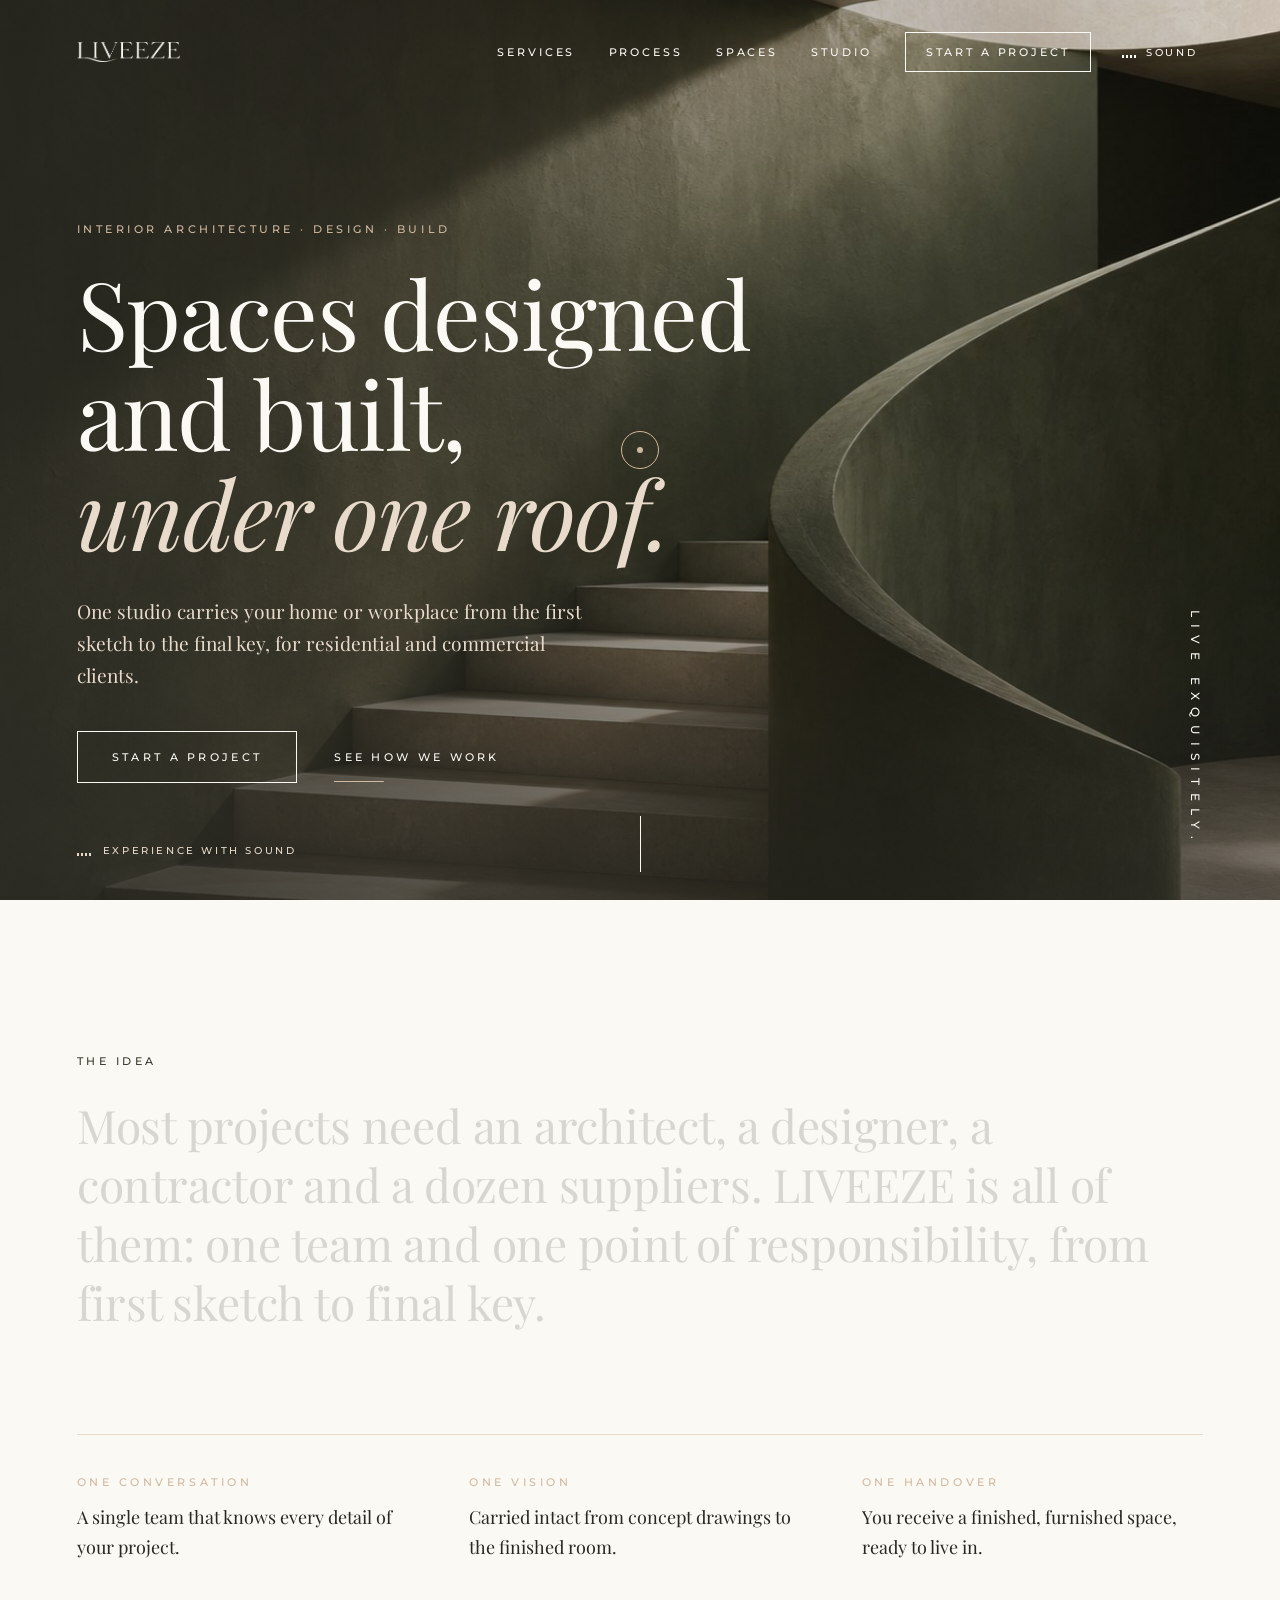
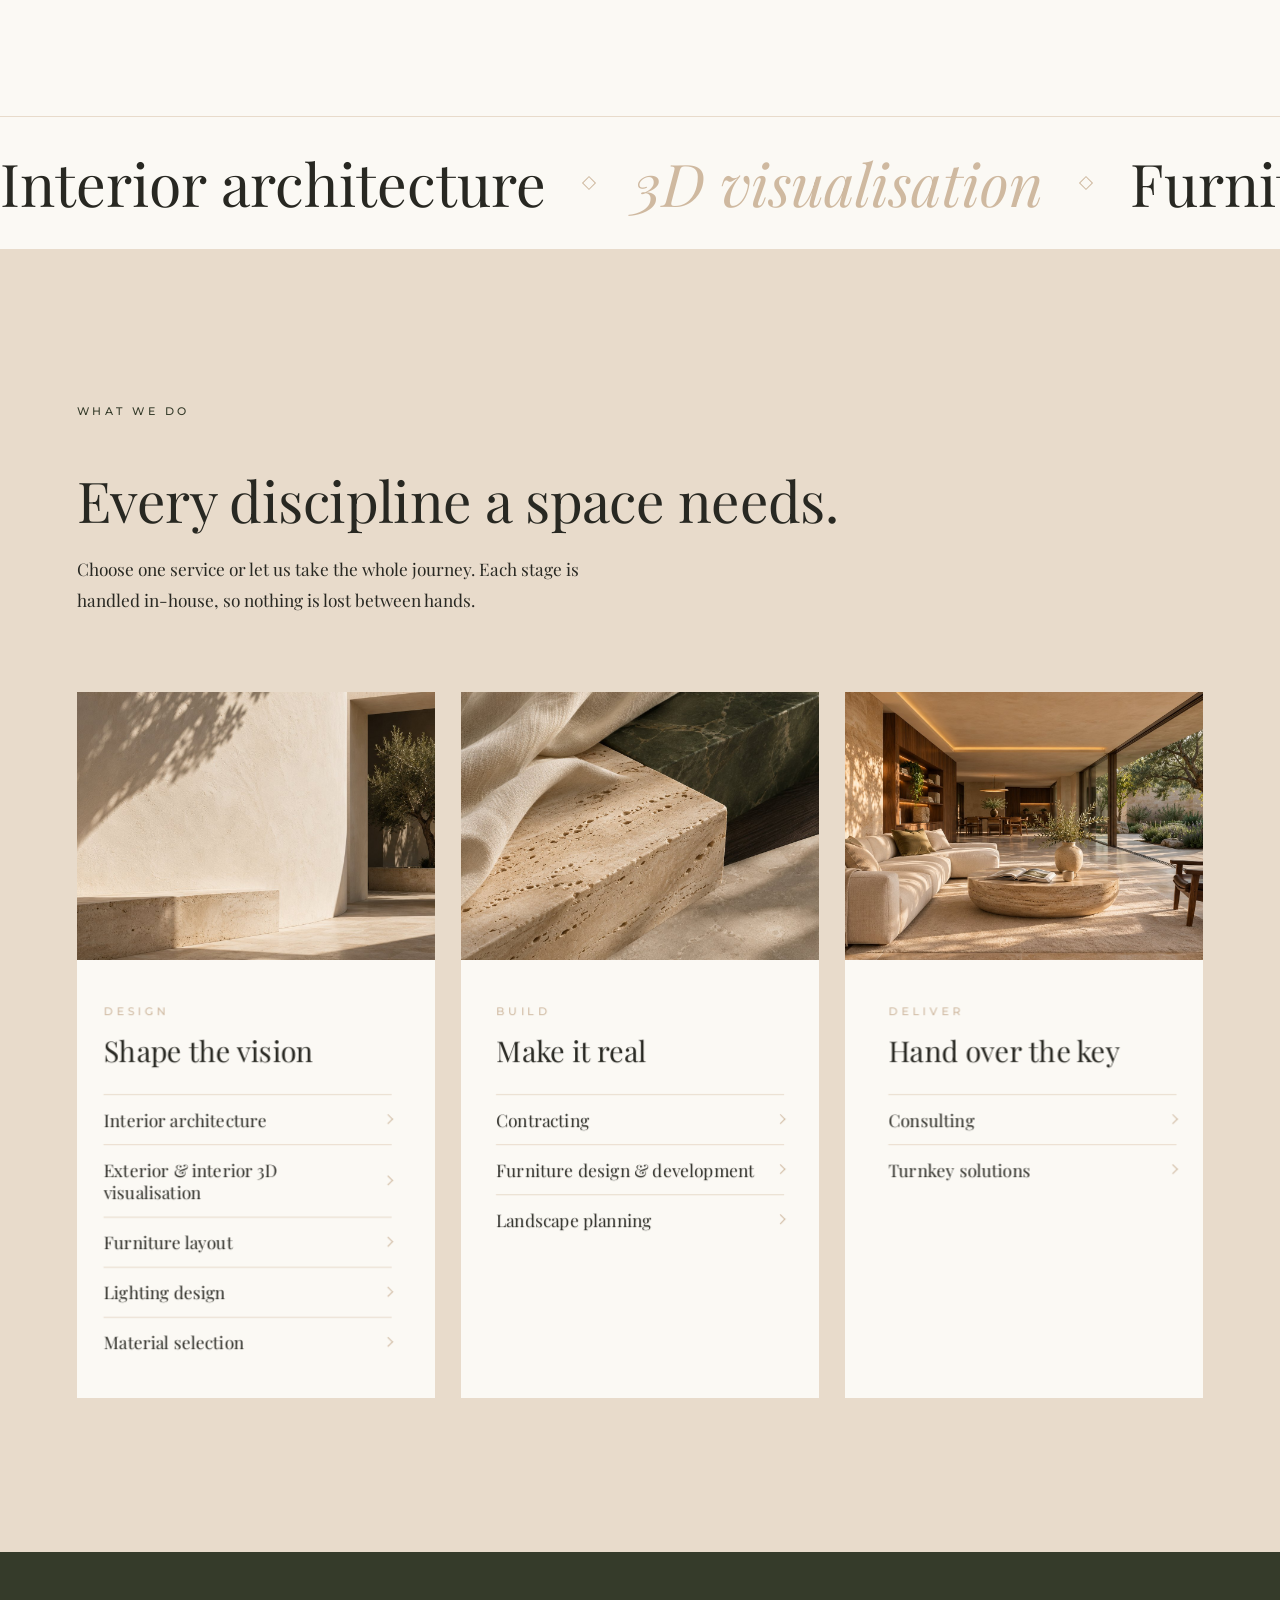
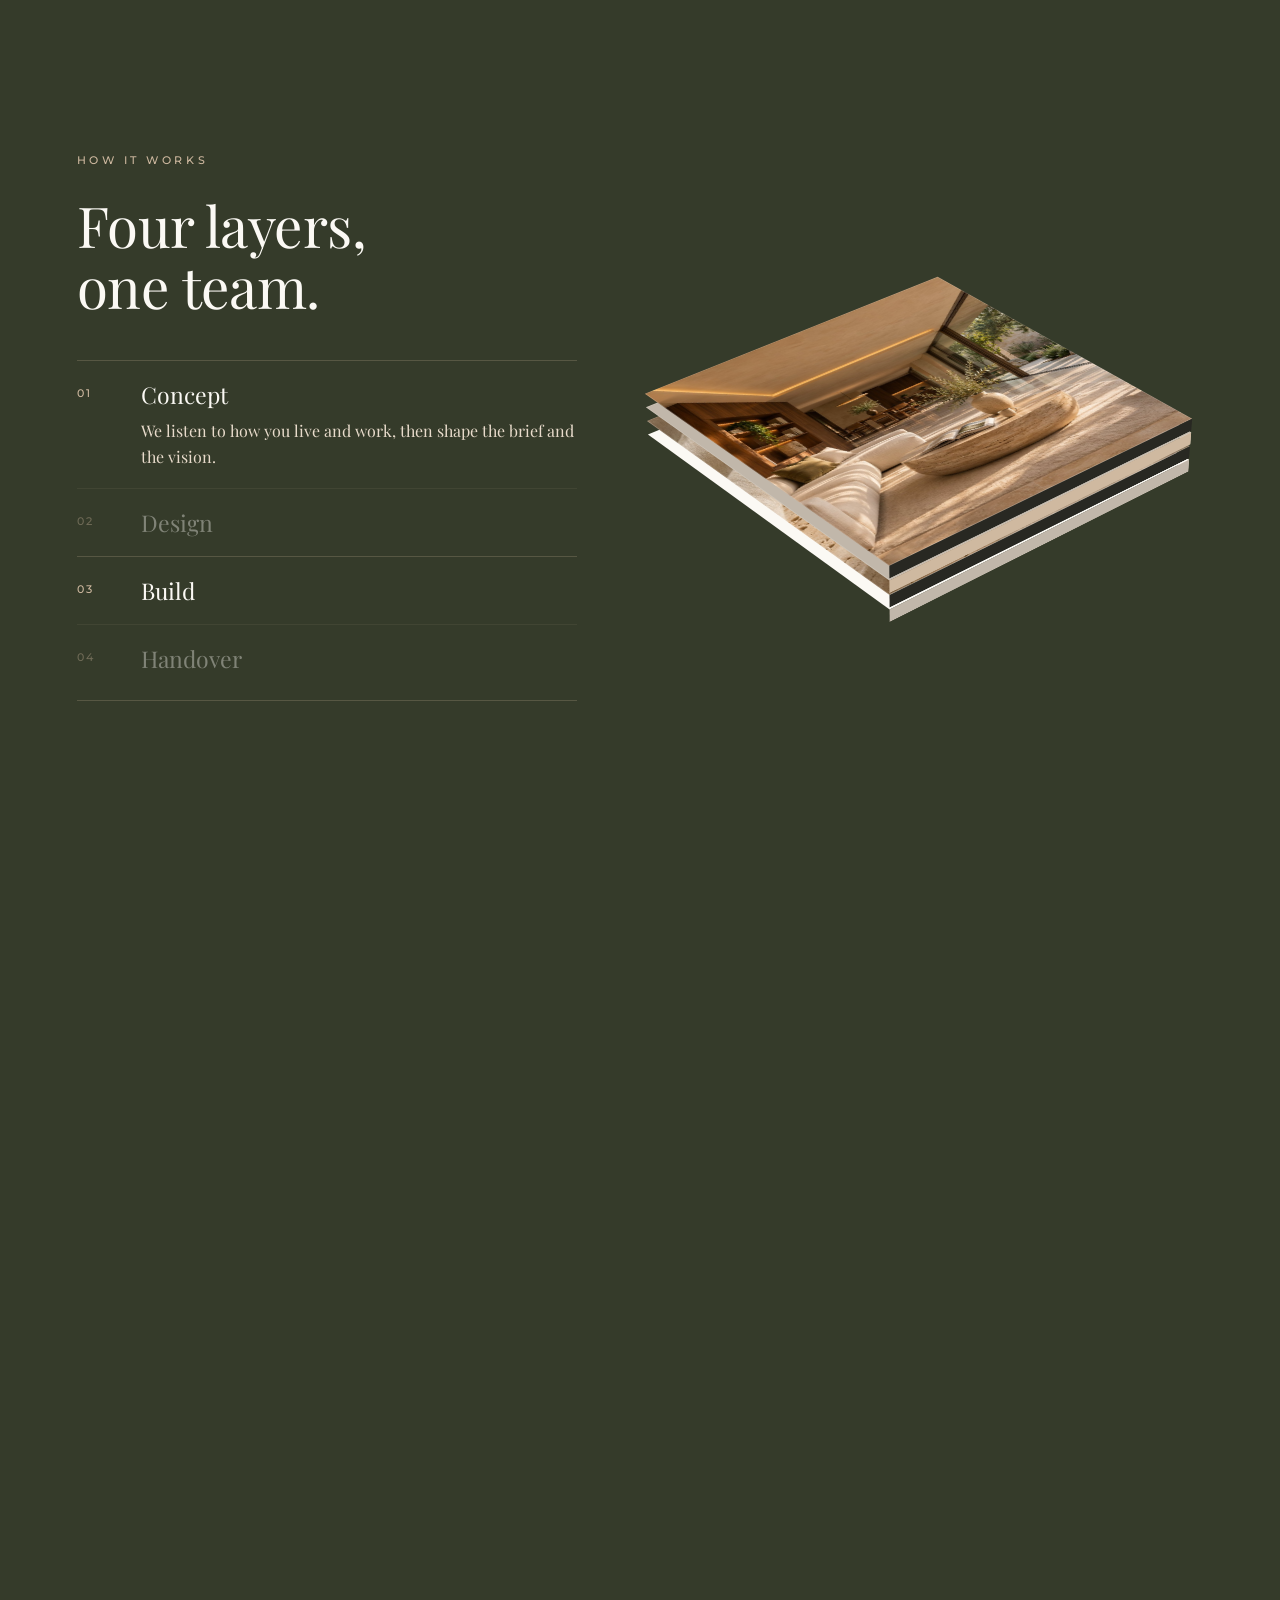
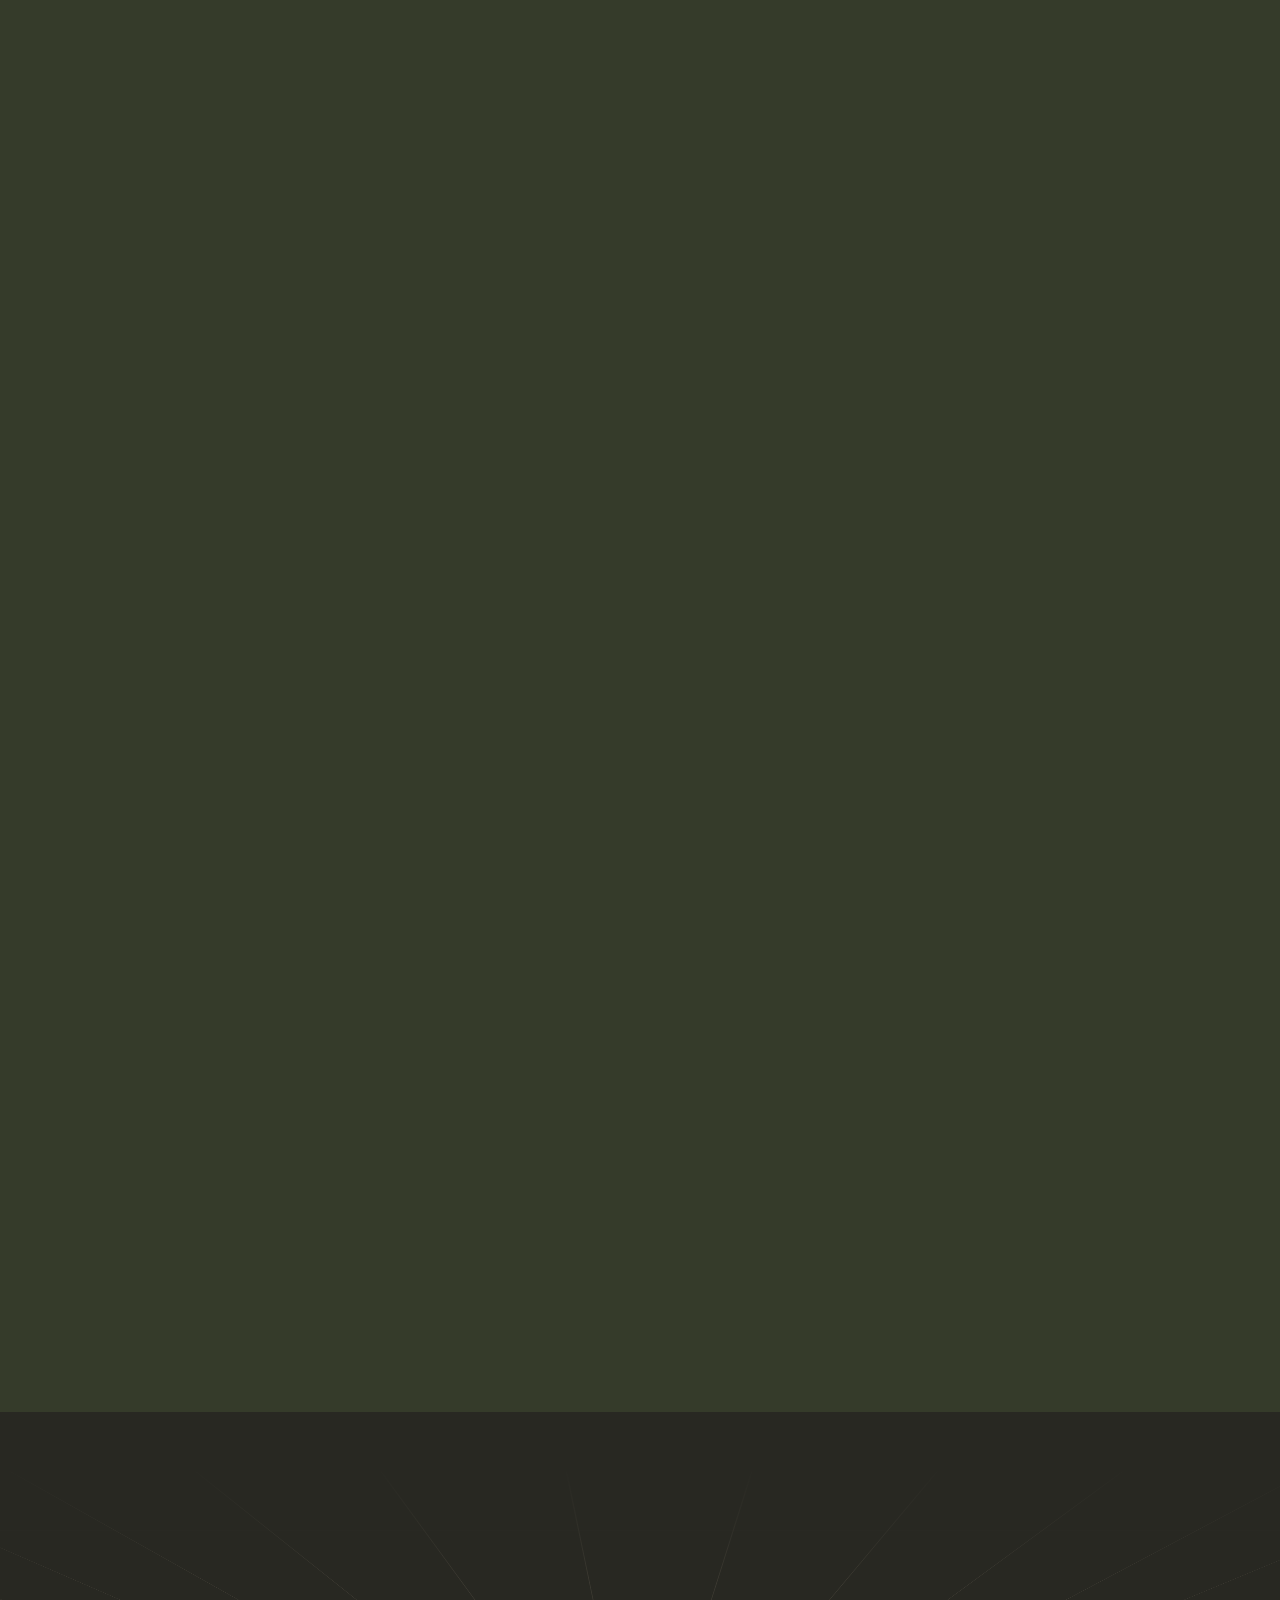
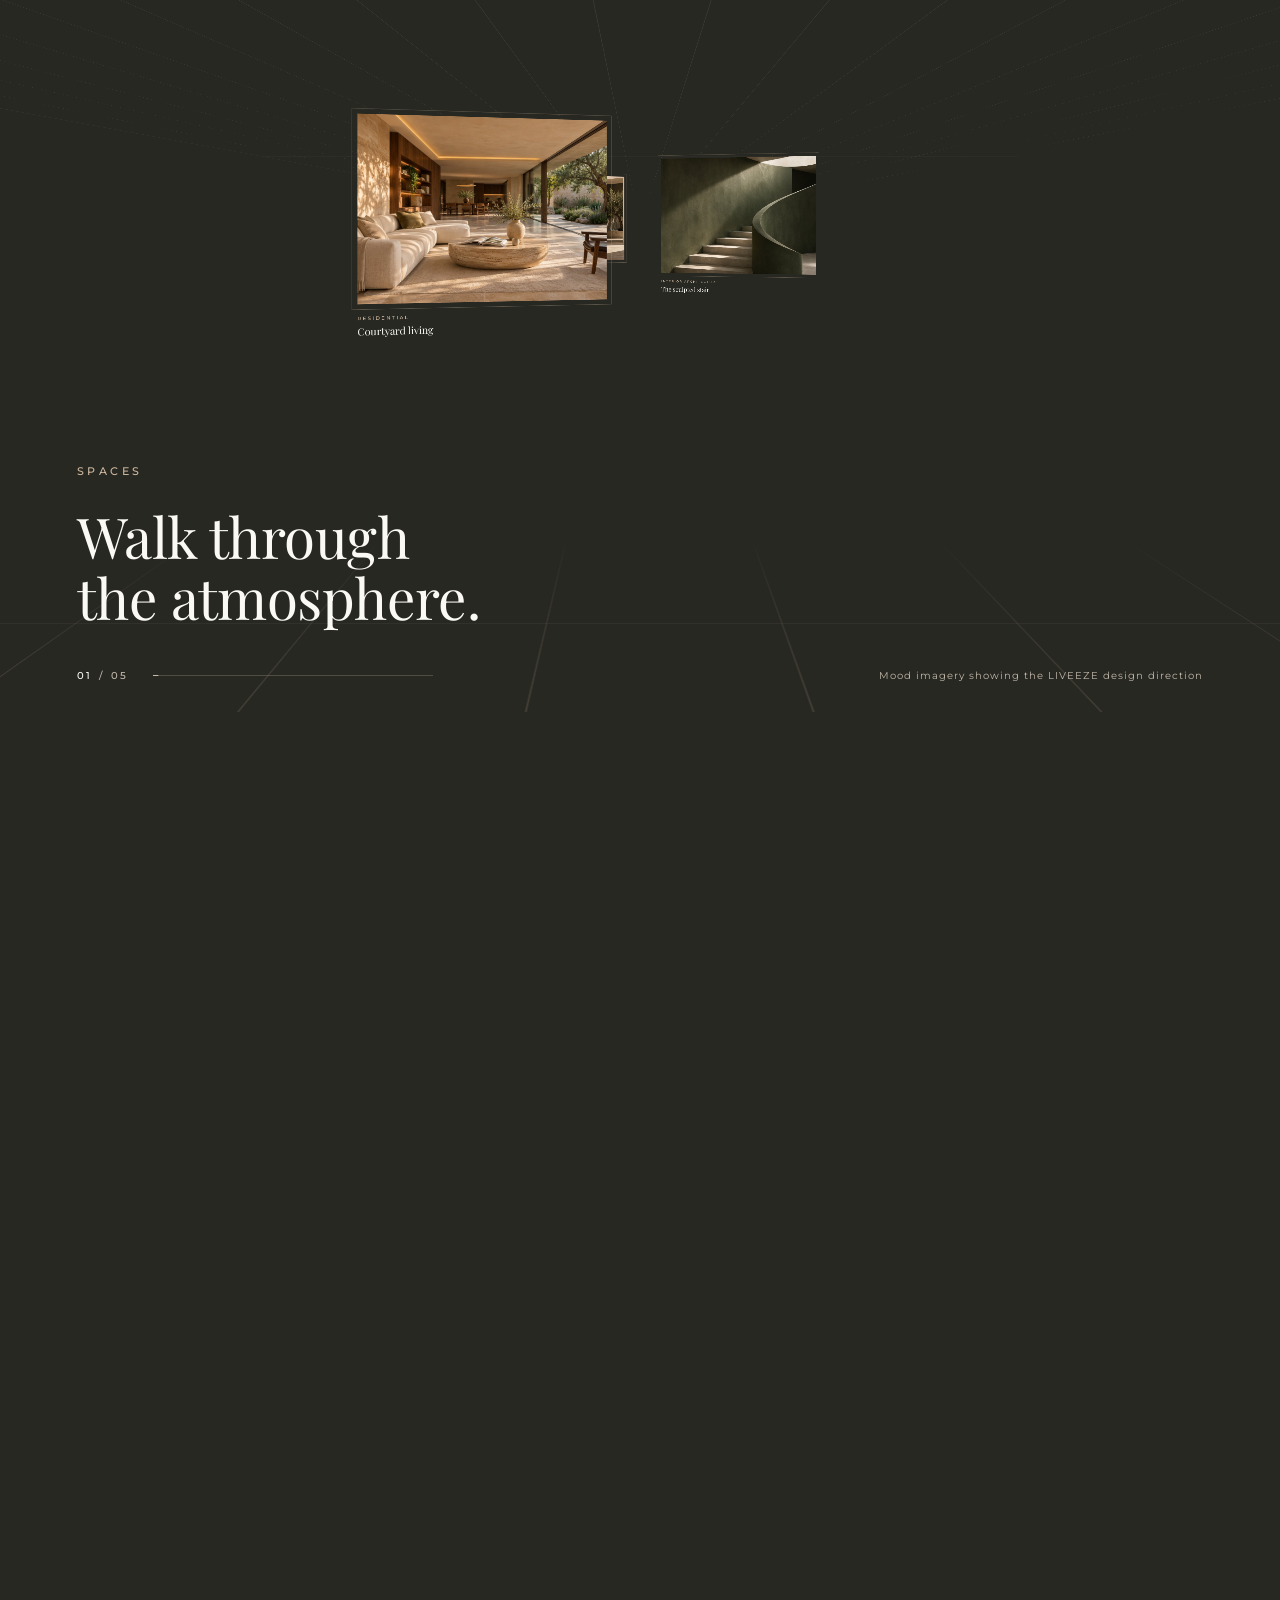
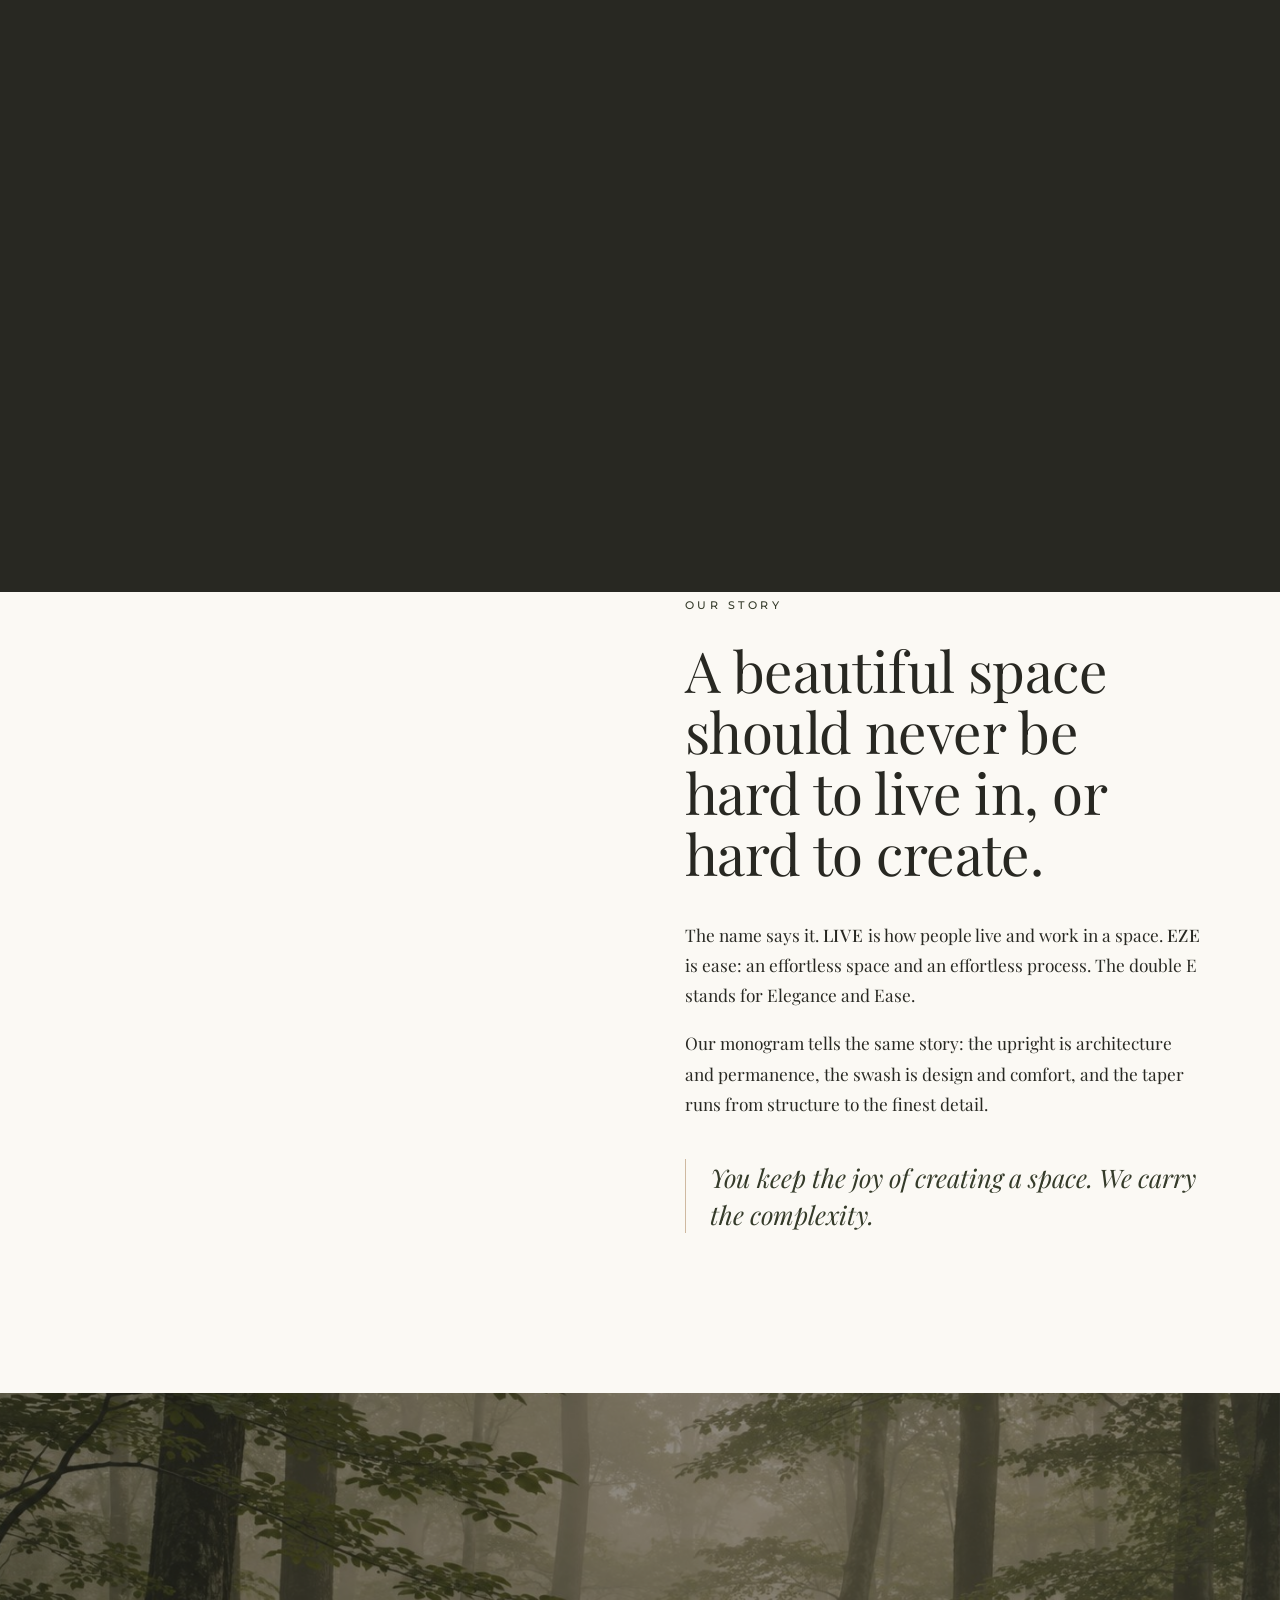
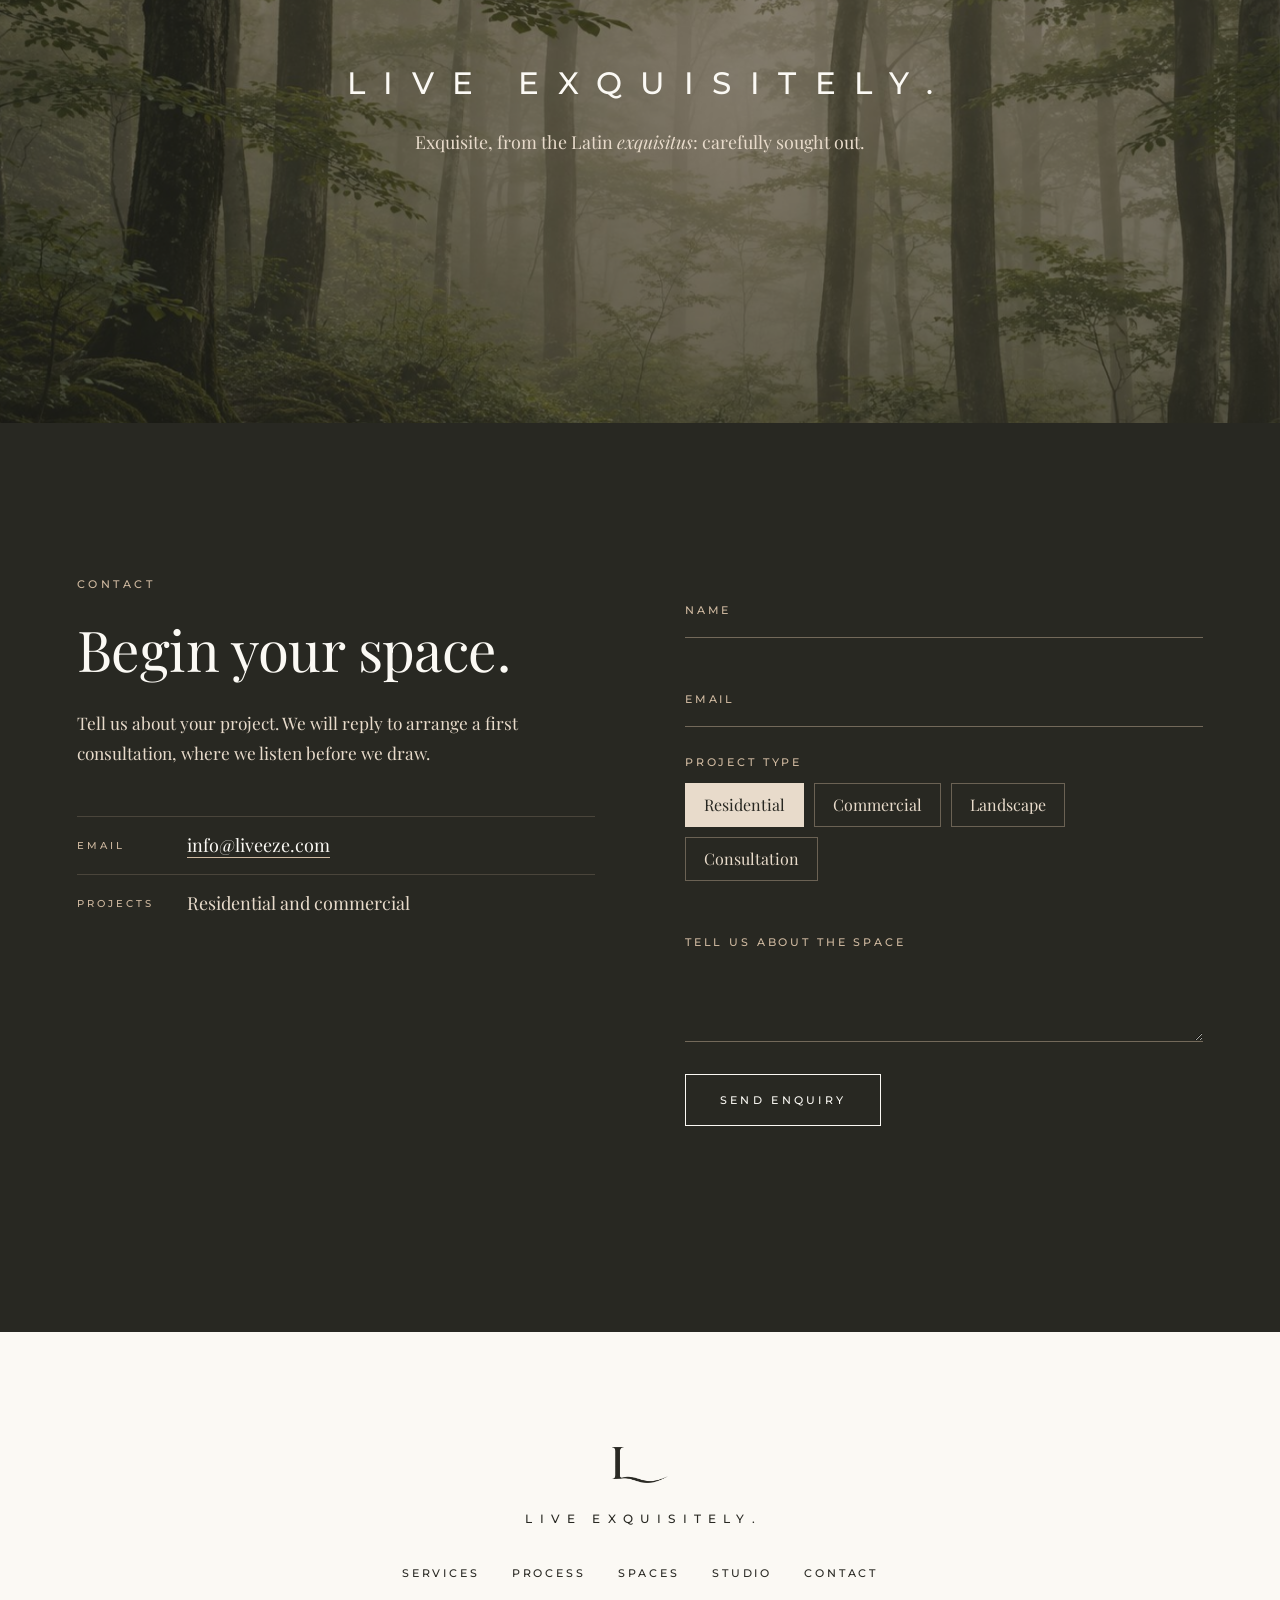
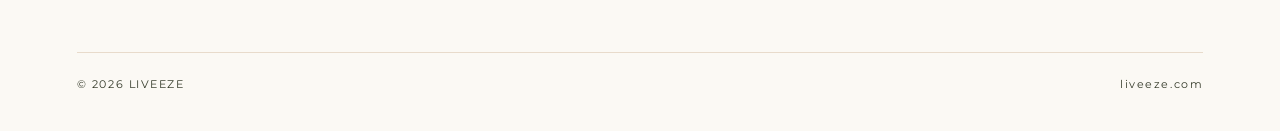
==== website/index.html @ 52319cc0 "Immersive pass: 3D walk-through, hero dust, sound, cursor; remove dashes, fix clipped g - Spaces is " ====
<!DOCTYPE html>
<html lang="en">
<head>
<meta charset="utf-8">
<meta name="viewport" content="width=device-width, initial-scale=1">
<title>LIVEEZE · Interior Architecture, Design &amp; Build</title>
<meta name="description" content="LIVEEZE is a full-service design and build studio for residential and commercial spaces. Interior architecture, 3D visualisation, furniture, lighting, materials, landscape, contracting and turnkey delivery, under one roof.">
<meta name="theme-color" content="#282822">
<meta property="og:title" content="LIVEEZE · Live exquisitely.">
<meta property="og:description" content="Interior architecture, design and build, under one roof. One studio from first sketch to final key.">
<meta property="og:image" content="https://www.liveeze.com/assets/images/hero-staircase.jpg">
<meta property="og:url" content="https://www.liveeze.com">
<link rel="icon" type="image/png" href="assets/logo/monogram-charcoal.png">
<link rel="preconnect" href="https://fonts.googleapis.com">
<link rel="preconnect" href="https://fonts.gstatic.com" crossorigin>
<link rel="stylesheet" href="https://fonts.googleapis.com/css2?family=Playfair+Display:ital,wght@0,400;0,500;1,400&family=Montserrat:wght@400;500;600&display=swap">
<link rel="preload" as="image" href="assets/images/hero-staircase.jpg">
<link rel="stylesheet" href="styles.css">
<script>document.documentElement.classList.add('js')</script>
</head>
<body>

<div class="loader" aria-hidden="true">
  <img src="assets/logo/monogram-ivory.png" alt="">
  <span class="loader-line"></span>
</div>

<div class="cursor" aria-hidden="true"><span class="cursor-ring"></span><span class="cursor-dot"></span></div>

<header class="site-header" id="top">
  <a href="#top" class="brand" aria-label="LIVEEZE home">
    <img class="brand-light" src="assets/logo/wordmark-ivory.png" alt="LIVEEZE">
    <img class="brand-dark" src="assets/logo/wordmark-charcoal.png" alt="" aria-hidden="true">
  </a>
  <nav class="nav" aria-label="Main">
    <a href="#services">Services</a>
    <a href="#process">Process</a>
    <a href="#spaces">Spaces</a>
    <a href="#studio">Studio</a>
    <a href="#contact" class="nav-cta">Start a project</a>
  </nav>
  <div class="header-tools">
    <button class="sound-btn" aria-pressed="false" aria-label="Turn sound on">
      <span class="bars" aria-hidden="true"><i></i><i></i><i></i><i></i></span>
      <span class="sound-label">Sound</span>
    </button>
    <button class="menu-btn" aria-label="Open menu" aria-expanded="false"><span></span><span></span></button>
  </div>
</header>

<main>

<!-- HERO -->
<section class="hero">
  <div class="hero-media">
    <img class="hero-img" src="assets/images/hero-staircase.jpg" alt="A curved forest-green staircase lit by a skylight">
  </div>
  <canvas class="dust" aria-hidden="true"></canvas>
  <div class="hero-shade"></div>
  <div class="hero-inner">
    <p class="eyebrow eyebrow-light reveal">Interior architecture · Design · Build</p>
    <h1 class="hero-title">
      <span class="line"><span>Spaces designed</span></span>
      <span class="line"><span>and built,</span></span>
      <span class="line"><span><em>under one roof.</em></span></span>
    </h1>
    <p class="hero-lead reveal">One studio carries your home or workplace from the first sketch to the final key, for residential and commercial clients.</p>
    <div class="hero-actions reveal">
      <a href="#contact" class="btn btn-light">Start a project</a>
      <a href="#process" class="btn btn-ghost-light">See how we work</a>
    </div>
  </div>
  <button class="sound-invite reveal" type="button"><span class="bars" aria-hidden="true"><i></i><i></i><i></i><i></i></span><span>Experience with sound</span></button>
  <p class="tagline tagline-light hero-tag">LIVE EXQUISITELY.</p>
  <a href="#intro" class="scroll-cue" aria-label="Scroll to the next section"><span></span></a>
</section>

<!-- INTRO STATEMENT -->
<section class="intro" id="intro">
  <p class="eyebrow">The idea</p>
  <p class="statement" data-words>Most projects need an architect, a designer, a contractor and a dozen suppliers. LIVEEZE is all of them: one team and one point of responsibility, from first sketch to final key.</p>
  <div class="intro-pillars">
    <div class="pillar reveal"><span class="pillar-k">One conversation</span><p>A single team that knows every detail of your project.</p></div>
    <div class="pillar reveal"><span class="pillar-k">One vision</span><p>Carried intact from concept drawings to the finished room.</p></div>
    <div class="pillar reveal"><span class="pillar-k">One handover</span><p>You receive a finished, furnished space, ready to live in.</p></div>
  </div>
</section>

<!-- MARQUEE -->
<div class="marquee" aria-hidden="true">
  <div class="marquee-track">
    <span>Interior architecture</span><b></b><span><em>3D visualisation</em></span><b></b><span>Furniture design</span><b></b><span><em>Lighting</em></span><b></b><span>Material selection</span><b></b><span><em>Landscape</em></span><b></b><span>Contracting</span><b></b><span><em>Turnkey</em></span><b></b>
    <span>Interior architecture</span><b></b><span><em>3D visualisation</em></span><b></b><span>Furniture design</span><b></b><span><em>Lighting</em></span><b></b><span>Material selection</span><b></b><span><em>Landscape</em></span><b></b><span>Contracting</span><b></b><span><em>Turnkey</em></span><b></b>
  </div>
</div>

<!-- SERVICES -->
<section class="services" id="services">
  <div class="section-head">
    <p class="eyebrow">What we do</p>
    <h2 class="h2">Every discipline a space needs.</h2>
    <p class="body">Choose one service or let us take the whole journey. Each stage is handled in-house, so nothing is lost between hands.</p>
  </div>
  <div class="service-grid">
    <article class="service-card tilt reveal">
      <div class="service-img wipe"><img src="assets/images/ivory-architecture.jpg" alt="Curved ivory plaster wall with a travertine bench" loading="lazy"></div>
      <div class="service-body">
        <span class="service-n">Design</span>
        <h3>Shape the vision</h3>
        <ul>
          <li>Interior architecture</li>
          <li>Exterior &amp; interior 3D visualisation</li>
          <li>Furniture layout</li>
          <li>Lighting design</li>
          <li>Material selection</li>
        </ul>
      </div>
    </article>
    <article class="service-card tilt reveal">
      <div class="service-img wipe"><img src="assets/images/natural-materials.jpg" alt="Travertine, green marble, dark oak and linen samples" loading="lazy"></div>
      <div class="service-body">
        <span class="service-n">Build</span>
        <h3>Make it real</h3>
        <ul>
          <li>Contracting</li>
          <li>Furniture design &amp; development</li>
          <li>Landscape planning</li>
        </ul>
      </div>
    </article>
    <article class="service-card tilt reveal">
      <div class="service-img wipe"><img src="assets/images/courtyard-living.jpg" alt="Finished courtyard living room in warm evening light" loading="lazy"></div>
      <div class="service-body">
        <span class="service-n">Deliver</span>
        <h3>Hand over the key</h3>
        <ul>
          <li>Consulting</li>
          <li>Turnkey solutions</li>
        </ul>
      </div>
    </article>
  </div>
</section>

<!-- PROCESS: 3D EXPLODED STACK -->
<section class="process" id="process">
  <div class="process-sticky">
    <div class="process-text">
      <p class="eyebrow eyebrow-light">How it works</p>
      <h2 class="h2 h2-light">Four layers, one team.</h2>
      <ol class="steps">
        <li class="step is-active" data-step="0"><span class="step-n">01</span><div><h3>Concept</h3><p>We listen to how you live and work, then shape the brief and the vision.</p></div></li>
        <li class="step" data-step="1"><span class="step-n">02</span><div><h3>Design</h3><p>Plans, 3D visualisation, furniture, lighting and materials, resolved in detail.</p></div></li>
        <li class="step" data-step="2"><span class="step-n">03</span><div><h3>Build</h3><p>Our contracting team executes the design, with one point of responsibility.</p></div></li>
        <li class="step" data-step="3"><span class="step-n">04</span><div><h3>Handover</h3><p>A finished, furnished space, ready to live or work in.</p></div></li>
      </ol>
      <div class="process-bar"><span></span></div>
    </div>
    <div class="stack-scene" aria-hidden="true">
      <div class="stack">
        <div class="slab slab-0" style="--i:0"><div class="face face-plan"><span class="slab-label">01 Concept</span></div></div>
        <div class="slab slab-1" style="--i:1"><div class="face face-img" style="background-image:url(assets/images/natural-materials.jpg)"><span class="slab-label">02 Design</span></div></div>
        <div class="slab slab-2" style="--i:2"><div class="face face-grid"><span class="slab-label">03 Build</span></div></div>
        <div class="slab slab-3" style="--i:3"><div class="face face-img" style="background-image:url(assets/images/courtyard-living.jpg)"><span class="slab-label">04 Handover</span></div></div>
      </div>
    </div>
  </div>
</section>

<!-- SPACES: 3D WALK-THROUGH -->
<section class="walk" id="spaces">
  <div class="walk-sticky">
    <div class="walk-head">
      <p class="eyebrow eyebrow-light">Spaces</p>
      <h2 class="h2 h2-light">Walk through the atmosphere.</h2>
    </div>
    <div class="walk-world" aria-hidden="true">
      <div class="walk-floor"></div>
      <div class="walk-ceil"></div>
      <figure class="room" data-x="-1"><img src="assets/images/courtyard-living.jpg" alt=""><figcaption><span>Residential</span>Courtyard living</figcaption></figure>
      <figure class="room" data-x="1"><img src="assets/images/hero-staircase.jpg" alt=""><figcaption><span>Interior architecture</span>The sculpted stair</figcaption></figure>
      <figure class="room" data-x="-1"><img src="assets/images/ivory-architecture.jpg" alt=""><figcaption><span>Exterior</span>Light and stone</figcaption></figure>
      <figure class="room" data-x="1"><img src="assets/images/natural-materials.jpg" alt=""><figcaption><span>Material selection</span>Travertine, marble, oak, linen</figcaption></figure>
      <figure class="room" data-x="0"><img src="assets/images/misty-forest.jpg" alt=""><figcaption><span>Landscape</span>Rooted in nature</figcaption></figure>
      <div class="room room-end" data-x="0"><img src="assets/logo/monogram-ivory.png" alt=""><p class="tagline tagline-light">LIVE EXQUISITELY.</p></div>
    </div>
    <div class="walk-ui">
      <span class="walk-count"><b>01</b> / 05</span>
      <span class="walk-bar"><i></i></span>
      <span class="walk-note">Mood imagery showing the LIVEEZE design direction</span>
    </div>
  </div>
  <ul class="sr-only">
    <li>Courtyard living: a living room opening onto an olive-tree courtyard.</li>
    <li>The sculpted stair: a staircase in forest-green plaster.</li>
    <li>Light and stone: ivory plaster walls and travertine paving.</li>
    <li>Material selection: travertine, marble, oak and linen.</li>
    <li>Landscape: a misty forest.</li>
  </ul>
</section>

<!-- STORY -->
<section class="story" id="studio">
  <div class="story-media tilt reveal">
    <div class="wipe"><img src="assets/images/ivory-architecture.jpg" alt="Sunlit courtyard entrance with an olive tree" loading="lazy"></div>
    <img class="story-mono" src="assets/logo/monogram-beige.png" alt="">
  </div>
  <div class="story-text">
    <p class="eyebrow">Our story</p>
    <h2 class="h2">A beautiful space should never be hard to live in, or hard to create.</h2>
    <p class="body">The name says it. <strong>LIVE</strong> is how people live and work in a space. <strong>EZE</strong> is ease: an effortless space and an effortless process. The double E stands for Elegance and Ease.</p>
    <p class="body">Our monogram tells the same story: the upright is architecture and permanence, the swash is design and comfort, and the taper runs from structure to the finest detail.</p>
    <p class="quote">You keep the joy of creating a space. We carry the complexity.</p>
  </div>
</section>

<!-- TAGLINE BAND -->
<section class="band">
  <div class="band-media"><img src="assets/images/misty-forest.jpg" alt="" loading="lazy"></div>
  <div class="band-shade"></div>
  <div class="band-inner">
    <p class="tagline tagline-light tagline-lg">LIVE EXQUISITELY.</p>
    <p class="band-note">Exquisite, from the Latin <em>exquisitus</em>: carefully sought out.</p>
  </div>
</section>

<!-- CONTACT -->
<section class="contact" id="contact">
  <div class="contact-text">
    <p class="eyebrow eyebrow-light">Contact</p>
    <h2 class="h2 h2-light">Begin your space.</h2>
    <p class="body body-light">Tell us about your project. We will reply to arrange a first consultation, where we listen before we draw.</p>
    <ul class="contact-list">
      <li><span>Email</span><a href="mailto:info@liveeze.com">info@liveeze.com</a></li>
      <li><span>Projects</span>Residential and commercial</li>
    </ul>
  </div>
  <form class="contact-form" novalidate>
    <div class="field"><input type="text" id="f-name" name="name" required placeholder=" " autocomplete="name"><label for="f-name">Name</label></div>
    <div class="field"><input type="email" id="f-email" name="email" required placeholder=" " autocomplete="email"><label for="f-email">Email</label></div>
    <fieldset class="chips">
      <legend>Project type</legend>
      <label><input type="radio" name="type" value="Residential" checked><span>Residential</span></label>
      <label><input type="radio" name="type" value="Commercial"><span>Commercial</span></label>
      <label><input type="radio" name="type" value="Landscape"><span>Landscape</span></label>
      <label><input type="radio" name="type" value="Consultation"><span>Consultation</span></label>
    </fieldset>
    <div class="field"><textarea id="f-msg" name="message" rows="4" placeholder=" "></textarea><label for="f-msg">Tell us about the space</label></div>
    <button type="submit" class="btn btn-light">Send enquiry</button>
    <p class="form-status" role="status"></p>
  </form>
</section>

</main>

<footer class="footer">
  <img class="footer-mono" src="assets/logo/monogram-charcoal.png" alt="LIVEEZE monogram">
  <p class="tagline">LIVE EXQUISITELY.</p>
  <nav class="footer-nav" aria-label="Footer">
    <a href="#services">Services</a><a href="#process">Process</a><a href="#spaces">Spaces</a><a href="#studio">Studio</a><a href="#contact">Contact</a>
  </nav>
  <div class="footer-row">
    <span>© <span id="year">2026</span> LIVEEZE</span>
    <a href="https://www.liveeze.com">liveeze.com</a>
  </div>
</footer>

<script src="main.js" defer></script>
</body>
</html>
---- website/styles.css ----
/* LIVEEZE — quiet luxury. Palette, type and rules from CLAUDE.md. */
:root {
  --ivory: #FBF9F4;
  --sand: #E8DBCB;
  --beige: #CFB9A0;
  --stone: #C1B7AA;
  --forest: #353B2A;
  --charcoal: #282822;
  --serif: 'Playfair Display', Georgia, serif;
  --sans: 'Montserrat', Arial, sans-serif;
  --pad: clamp(20px, 6vw, 120px);
  --section: clamp(88px, 12vw, 176px);
  --ease: cubic-bezier(.22, .61, .21, 1);
}
* { box-sizing: border-box; min-width: 0; }
html { scroll-behavior: smooth; scroll-padding-top: 80px; }
body { margin: 0; background: var(--ivory); color: var(--charcoal); font-family: var(--serif); -webkit-font-smoothing: antialiased; overflow-x: clip; }
img { display: block; max-width: 100%; }
a { color: var(--forest); text-decoration: none; }
a:hover { color: var(--charcoal); }
:focus-visible { outline: 1px solid var(--beige); outline-offset: 4px; }
::selection { background: var(--sand); color: var(--charcoal); }

/* ---------- Type ---------- */
.eyebrow { font-family: var(--sans); font-weight: 500; font-size: 11px; letter-spacing: .32em; text-transform: uppercase; margin: 0 0 28px; color: var(--forest); }
.eyebrow-light { color: var(--beige); }
.h2 { font-family: var(--serif); font-weight: 400; font-size: clamp(34px, 4.4vw, 64px); line-height: 1.08; margin: 0; text-wrap: balance; letter-spacing: -.01em; }
.h2-light { color: var(--ivory); }
.body { font-size: clamp(17px, 1.35vw, 19px); line-height: 1.75; margin: 0; max-width: 560px; text-wrap: pretty; color: var(--charcoal); }
.body + .body { margin-top: 18px; }
.body strong { font-weight: 500; letter-spacing: .04em; }
.body-light { color: var(--sand); }
.tagline { font-family: var(--sans); font-weight: 500; font-size: 12px; letter-spacing: .6em; margin: 0; padding-left: .6em; text-transform: uppercase; }
.tagline-light { color: var(--ivory); }
.tagline-lg { font-size: clamp(16px, 2.4vw, 34px); }

/* ---------- Buttons ---------- */
.btn { position: relative; display: inline-flex; align-items: center; justify-content: center; min-height: 52px; font-family: var(--sans); font-weight: 500; font-size: 11px; letter-spacing: .3em; text-transform: uppercase; padding: 18px 34px; border: 1px solid currentColor; white-space: nowrap; background: transparent; cursor: pointer; overflow: hidden; isolation: isolate; transition: color .5s var(--ease); }
.btn::before { content: ''; position: absolute; inset: 0; background: var(--ivory); transform: scaleY(0); transform-origin: bottom; transition: transform .5s var(--ease); z-index: -1; }
.btn:hover::before { transform: scaleY(1); }
.btn-light { color: var(--ivory); }
.btn-light:hover { color: var(--charcoal); }
.btn-ghost-light { color: var(--ivory); border-color: transparent; padding-left: 0; padding-right: 0; }
.btn-ghost-light::before { top: auto; height: 1px; background: var(--beige); transform: scaleX(.3); transform-origin: left; }
.btn-ghost-light:hover { color: var(--ivory); }
.btn-ghost-light:hover::before { transform: scaleX(1); }

/* ---------- Loader ---------- */
.loader { display: none; }
.js .loader { position: fixed; inset: 0; z-index: 50; display: grid; place-items: center; align-content: center; gap: 28px; background: var(--charcoal); transition: opacity .8s var(--ease), visibility .8s; }
.loader img { width: 64px; clip-path: inset(0 100% 0 0); animation: wipe 1s .1s var(--ease) forwards; }
.loader-line { width: 120px; height: 1px; background: var(--forest); position: relative; overflow: hidden; }
.loader-line::after { content: ''; position: absolute; inset: 0; background: var(--beige); transform: scaleX(0); transform-origin: left; animation: grow 1.1s var(--ease) forwards; }
.loaded .loader { opacity: 0; visibility: hidden; }
@keyframes wipe { to { clip-path: inset(0 0 0 0); } }
@keyframes grow { to { transform: scaleX(1); } }

/* ---------- Header ---------- */
.site-header { position: fixed; inset: 0 0 auto; z-index: 20; display: flex; align-items: center; justify-content: space-between; padding: 30px var(--pad); transition: background .5s var(--ease), padding .5s var(--ease), border-color .5s; border-bottom: 1px solid transparent; }
.brand img { height: 20px; width: auto; }
.brand-dark { display: none; }
.nav { display: flex; align-items: center; gap: clamp(20px, 2.6vw, 44px); margin-left: auto; }
.nav a { position: relative; font-family: var(--sans); font-weight: 500; font-size: 11px; letter-spacing: .26em; text-transform: uppercase; color: var(--ivory); padding: 8px 0; }
.nav a:not(.nav-cta)::after { content: ''; position: absolute; left: 0; right: 0; bottom: 2px; height: 1px; background: var(--beige); transform: scaleX(0); transform-origin: right; transition: transform .45s var(--ease); }
.nav a:not(.nav-cta):hover::after, .nav a.is-current::after { transform: scaleX(1); transform-origin: left; }
.nav-cta { border: 1px solid currentColor; padding: 12px 20px !important; transition: background .3s, color .3s; }
.nav-cta:hover { background: var(--ivory); color: var(--charcoal) !important; }
.site-header.scrolled { background: rgba(251, 249, 244, .9); -webkit-backdrop-filter: blur(14px); backdrop-filter: blur(14px); padding-top: 18px; padding-bottom: 18px; border-bottom-color: var(--sand); }
.site-header.scrolled .brand-light { display: none; }
.site-header.scrolled .brand-dark { display: block; }
.site-header.scrolled .nav a { color: var(--charcoal); }
.site-header.scrolled .nav-cta:hover { background: var(--charcoal); color: var(--ivory) !important; }
.menu-btn { display: none; width: 44px; height: 44px; background: none; border: 0; cursor: pointer; position: relative; }
.menu-btn span { position: absolute; left: 10px; right: 10px; height: 1px; background: var(--ivory); transition: transform .4s var(--ease), top .4s var(--ease); }
.menu-btn span:first-child { top: 18px; } .menu-btn span:last-child { top: 26px; }
.scrolled .menu-btn span { background: var(--charcoal); }

/* ---------- Hero ---------- */
.hero { position: relative; min-height: max(100svh, 620px); padding-top: 130px; overflow: hidden; display: flex; align-items: flex-end; color: var(--ivory); background: var(--charcoal); }
.hero-media { position: absolute; inset: -4%; will-change: transform; }
.hero-img { width: 100%; height: 100%; object-fit: cover; transform: scale(1.12); transition: transform 2.6s var(--ease); }
.loaded .hero-img { transform: scale(1); }
.hero-shade { position: absolute; inset: 0; background: linear-gradient(90deg, rgba(40,40,34,.78) 0%, rgba(40,40,34,.35) 55%, rgba(40,40,34,.1) 100%), linear-gradient(0deg, rgba(40,40,34,.55), transparent 45%); }
.hero-inner { position: relative; z-index: 2; padding: 0 var(--pad) clamp(88px, 13vh, 150px); max-width: 980px; }
.hero-title { font-weight: 400; font-size: clamp(42px, min(7.4vw, 10.5vh), 112px); line-height: 1.02; margin: 0 0 32px; letter-spacing: -.015em; }
.hero-title .line { display: block; overflow: hidden; padding: 0 .08em .24em 0; margin-bottom: -.2em; }
.hero-title .line > span { display: inline-block; }
.js .hero-title .line > span { transform: translateY(130%); transition: transform 1.3s var(--ease); }
.loaded .hero-title .line > span { transform: none; }
.loaded .hero-title .line:nth-child(2) > span { transition-delay: .12s; }
.loaded .hero-title .line:nth-child(3) > span { transition-delay: .24s; }
.hero-title em { font-style: italic; color: var(--sand); }
.hero-lead { font-size: clamp(17px, 1.5vw, 21px); line-height: 1.65; max-width: 520px; margin: 0 0 clamp(28px, 4.5vh, 40px); color: var(--sand); }
.hero-actions { display: flex; flex-wrap: wrap; gap: 20px 36px; align-items: center; }
.hero-tag { position: absolute; z-index: 2; right: var(--pad); bottom: clamp(40px, 6vh, 64px); writing-mode: vertical-rl; padding: .6em 0 0; }
.scroll-cue { position: absolute; z-index: 2; left: 50%; bottom: 28px; width: 1px; height: 56px; background: rgba(251,249,244,.25); overflow: hidden; }
.scroll-cue span { position: absolute; inset: 0; background: var(--ivory); animation: cue 2.4s var(--ease) infinite; }
@keyframes cue { 0% { transform: translateY(-100%); } 60%, 100% { transform: translateY(100%); } }

/* ---------- Reveal ---------- */
.js .reveal { opacity: 0; transform: translateY(28px); transition: opacity 1.1s var(--ease), transform 1.1s var(--ease); }
.js .reveal.in { opacity: 1; transform: none; }
.js .hero .reveal { transition-delay: .5s; }
.js .hero .hero-actions.reveal { transition-delay: .65s; }

/* ---------- Intro ---------- */
.intro { padding: var(--section) var(--pad); max-width: 1440px; margin: 0 auto; }
.statement { font-size: clamp(28px, 3.6vw, 54px); line-height: 1.28; margin: 0; max-width: 1120px; text-wrap: pretty; letter-spacing: -.005em; }
.statement .w { opacity: .16; transition: opacity .5s ease; }
.statement .w.on { opacity: 1; }
.no-js-words .statement .w { opacity: 1; }
.intro-pillars { display: grid; grid-template-columns: repeat(3, minmax(0, 1fr)); gap: clamp(28px, 4vw, 64px); margin-top: clamp(64px, 8vw, 120px); padding-top: 40px; border-top: 1px solid var(--sand); }
.pillar-k { display: block; font-family: var(--sans); font-weight: 500; font-size: 11px; letter-spacing: .32em; text-transform: uppercase; color: var(--beige); margin-bottom: 14px; }
.pillar p { margin: 0; font-size: 18px; line-height: 1.65; }
.js .pillar:nth-child(2) { transition-delay: .12s; } .js .pillar:nth-child(3) { transition-delay: .24s; }

/* ---------- Section heads ---------- */
.section-head { display: grid; gap: 24px; max-width: 760px; margin-bottom: clamp(48px, 6vw, 88px); }
.section-head-row { max-width: none; display: flex; align-items: flex-end; justify-content: space-between; gap: 32px; flex-wrap: wrap; }

/* ---------- Services ---------- */
.services { background: var(--sand); padding: var(--section) var(--pad); }
.service-grid { display: grid; grid-template-columns: repeat(3, minmax(0, 1fr)); gap: clamp(16px, 2vw, 32px); perspective: 1400px; max-width: 1440px; margin: 0 auto; }
.services .section-head { max-width: 1440px; margin-left: auto; margin-right: auto; }
.service-card { background: var(--ivory); display: flex; flex-direction: column; transform-style: preserve-3d; transition: transform .7s var(--ease), opacity 1.1s var(--ease); }
.js .service-card:nth-child(2) { transition-delay: .1s, .1s; } .js .service-card:nth-child(3) { transition-delay: .2s, .2s; }
.service-img { aspect-ratio: 4 / 3; overflow: hidden; }
.service-img img { width: 100%; height: 100%; object-fit: cover; transform: scale(1.04); transition: transform 1.4s var(--ease); }
.service-card:hover .service-img img { transform: scale(1.1); }
.service-body { padding: clamp(28px, 3vw, 44px); transform: translateZ(30px); flex: 1; }
.service-n { font-family: var(--sans); font-weight: 500; font-size: 11px; letter-spacing: .32em; text-transform: uppercase; color: var(--beige); }
.service-body h3 { font-weight: 400; font-size: clamp(24px, 2.2vw, 32px); margin: 12px 0 24px; }
.service-body ul { list-style: none; margin: 0; padding: 0; }
.service-body li { padding: 13px 0; border-top: 1px solid var(--sand); font-size: 17px; display: flex; justify-content: space-between; align-items: center; gap: 12px; }
.service-body li::after { content: ''; width: 6px; height: 6px; border-top: 1px solid var(--beige); border-right: 1px solid var(--beige); transform: rotate(45deg); flex: none; }

/* ---------- Process (3D stack) ---------- */
.process { position: relative; height: 340vh; background: var(--forest); color: var(--ivory); }
.process-sticky { position: sticky; top: 0; height: 100vh; display: grid; grid-template-columns: minmax(0, 1fr) minmax(0, 1.15fr); align-items: center; gap: clamp(24px, 4vw, 72px); padding: 90px var(--pad) 40px; overflow: hidden; }
.steps { list-style: none; margin: 44px 0 0; padding: 0; }
.step { display: grid; grid-template-columns: 48px minmax(0, 1fr); gap: 16px; padding: 18px 0; border-top: 1px solid rgba(207,185,160,.22); opacity: .38; transition: opacity .6s var(--ease); }
.step.is-active { opacity: 1; }
.step-n { font-family: var(--sans); font-weight: 500; font-size: 11px; letter-spacing: .2em; color: var(--beige); padding-top: 7px; }
.step h3 { font-weight: 400; font-size: clamp(20px, 1.8vw, 26px); margin: 0; }
.step p { margin: 0; font-size: 16px; line-height: 1.6; color: var(--sand); max-height: 0; overflow: hidden; opacity: 0; transition: max-height .7s var(--ease), opacity .6s var(--ease), margin .7s var(--ease); }
.step.is-active p { max-height: 120px; opacity: 1; margin-top: 8px; }
.process-bar { height: 1px; background: rgba(207,185,160,.22); margin-top: 8px; }
.process-bar span { display: block; height: 100%; background: var(--beige); transform: scaleX(var(--p, 0)); transform-origin: left; }

.stack-scene { position: relative; height: min(78vh, 720px); display: grid; place-items: center; perspective: 2200px; }
.stack { --p: 0; margin-top: 40px; position: relative; width: min(30vw, 400px); aspect-ratio: 1; transform-style: preserve-3d; transform: rotateX(58deg) rotateZ(calc(-40deg + var(--p) * 22deg)) translateZ(calc(var(--p) * -60px)); }
.slab { position: absolute; inset: 0; transform-style: preserve-3d; transform: translateZ(calc(var(--i) * (16px + var(--p) * var(--g, 84px)))); transition: opacity .6s var(--ease); }
.face { position: absolute; inset: 0; background: var(--sand) center / cover no-repeat; outline: 1px solid rgba(251,249,244,.18); outline-offset: -1px; transition: outline-color .6s var(--ease); }
.slab::before, .slab::after { content: ''; position: absolute; }
/* front edge (bottom) and right edge give the slab thickness */
.slab::before { left: 0; top: 100%; width: 100%; height: 14px; transform-origin: top; transform: rotateX(-90deg); background: var(--edge, var(--stone)); }
.slab::after { top: 0; left: 100%; width: 14px; height: 100%; transform-origin: left; transform: rotateY(90deg); background: var(--edge2, var(--beige)); }
.slab-0 .face { background-color: var(--ivory); }
.slab-0 { --edge: var(--stone); --edge2: var(--sand); }
.slab-1 { --edge: var(--charcoal); --edge2: var(--forest); }
.slab-2 .face { background-color: var(--stone); }
.slab-2 { --edge: var(--beige); --edge2: var(--sand); }
.slab-3 { --edge: var(--charcoal); --edge2: var(--forest); }
.face-plan { background-image:
  linear-gradient(var(--beige), var(--beige)), linear-gradient(var(--beige), var(--beige)), linear-gradient(var(--beige), var(--beige)), linear-gradient(var(--beige), var(--beige)),
  radial-gradient(circle at 70% 30%, transparent 22%, var(--beige) 22.3%, var(--beige) 22.8%, transparent 23.1%); background-size: 1px 70%, 70% 1px, 1px 40%, 45% 1px, 100% 100%; background-position: 15% 15%, 15% 15%, 55% 85%, 15% 60%, 0 0; background-repeat: no-repeat; }
.face-grid { background-image: linear-gradient(rgba(40,40,34,.18) 1px, transparent 1px), linear-gradient(90deg, rgba(40,40,34,.18) 1px, transparent 1px); background-size: 12.5% 12.5%; }
.slab-label { position: absolute; left: 14px; bottom: 12px; font-family: var(--sans); font-weight: 500; font-size: 10px; letter-spacing: .26em; text-transform: uppercase; color: var(--charcoal); background: var(--ivory); padding: 7px 10px; opacity: 0; transition: opacity .5s var(--ease); }
.stack.exploded .slab-label { opacity: 1; }
.slab.dim { opacity: .5; }
.slab.on .face { outline-color: var(--beige); outline-width: 2px; }

/* ---------- Story ---------- */
.story { display: grid; grid-template-columns: minmax(0, 1fr) minmax(0, 1fr); gap: clamp(48px, 7vw, 120px); align-items: center; padding: 0 var(--pad) var(--section); max-width: 1440px; margin: 0 auto; }
.story-media { position: relative; perspective: 1200px; transform-style: preserve-3d; transition: transform .7s var(--ease), opacity 1.1s var(--ease); }
.story-media .wipe img { width: 100%; aspect-ratio: 4 / 5; object-fit: cover; }
.story-media::before { content: ''; position: absolute; inset: 24px -24px -24px 24px; border: 1px solid var(--beige); z-index: -1; transform: translateZ(-40px); }
.story-mono { position: absolute; right: -28px; bottom: 36px; width: 140px; background: var(--ivory); padding: 24px 30px 24px 20px; object-fit: contain; transform: translateZ(60px); }
.story-text .h2 { margin-bottom: 36px; }
.quote { font-style: italic; font-size: clamp(22px, 2vw, 28px); line-height: 1.45; margin: 40px 0 0; padding-left: 24px; border-left: 1px solid var(--beige); color: var(--forest); max-width: 520px; }

/* ---------- Band ---------- */
.band { position: relative; height: clamp(380px, 70vh, 640px); overflow: hidden; display: grid; place-items: center; text-align: center; }
.band-media { position: absolute; inset: -18% 0; will-change: transform; }
.band-media img { width: 100%; height: 100%; object-fit: cover; }
.band-shade { position: absolute; inset: 0; background: rgba(40,40,34,.5); }
.band-inner { position: relative; padding: 0 var(--pad); }
.band-note { color: var(--sand); font-size: clamp(16px, 1.4vw, 19px); margin: 28px 0 0; }

/* ---------- Contact ---------- */
.contact { background: var(--charcoal); color: var(--ivory); display: grid; grid-template-columns: minmax(0, 1fr) minmax(0, 1fr); gap: clamp(48px, 7vw, 120px); padding: var(--section) var(--pad); }
.contact-text .body { margin-top: 28px; }
.contact-list { list-style: none; padding: 0; margin: 48px 0 0; }
.contact-list li { display: grid; grid-template-columns: 110px minmax(0, 1fr); padding: 16px 0; border-top: 1px solid rgba(207,185,160,.2); font-size: 18px; color: var(--sand); }
.contact-list span { font-family: var(--sans); font-weight: 500; font-size: 10px; letter-spacing: .3em; text-transform: uppercase; color: var(--beige); padding-top: 6px; }
.contact-list a { color: var(--ivory); border-bottom: 1px solid var(--beige); justify-self: start; overflow-wrap: anywhere; }
.contact-form { display: grid; gap: 28px; align-content: start; }
.field { position: relative; }
.field input, .field textarea { width: 100%; background: transparent; border: 0; border-bottom: 1px solid rgba(207,185,160,.45); color: var(--ivory); font-family: var(--serif); font-size: 18px; padding: 26px 0 10px; border-radius: 0; resize: vertical; transition: border-color .3s; }
.field input:focus, .field textarea:focus { outline: none; border-bottom-color: var(--ivory); }
.field label { position: absolute; left: 0; top: 26px; font-family: var(--sans); font-weight: 500; font-size: 11px; letter-spacing: .26em; text-transform: uppercase; color: var(--beige); pointer-events: none; transition: transform .35s var(--ease), font-size .35s; transform-origin: left; }
.field input:focus + label, .field input:not(:placeholder-shown) + label, .field textarea:focus + label, .field textarea:not(:placeholder-shown) + label { transform: translateY(-24px) scale(.85); }
.field.err input { border-bottom-color: var(--sand); }
.chips { border: 0; padding: 0; margin: 0; display: flex; flex-wrap: wrap; gap: 10px; }
.chips legend { font-family: var(--sans); font-weight: 500; font-size: 11px; letter-spacing: .26em; text-transform: uppercase; color: var(--beige); margin-bottom: 14px; padding: 0; }
.chips label { cursor: pointer; }
.chips input { position: absolute; opacity: 0; pointer-events: none; }
.chips span { display: inline-flex; align-items: center; min-height: 44px; padding: 0 18px; border: 1px solid rgba(207,185,160,.4); font-size: 16px; color: var(--sand); transition: background .3s, color .3s, border-color .3s; }
.chips input:checked + span { background: var(--sand); color: var(--charcoal); border-color: var(--sand); }
.chips input:focus-visible + span { outline: 1px solid var(--beige); outline-offset: 3px; }
.contact-form .btn { justify-self: start; }
.form-status { margin: 0; font-size: 16px; color: var(--sand); min-height: 1.5em; }

/* ---------- Footer ---------- */
.footer { padding: clamp(72px, 9vw, 120px) var(--pad) 40px; display: flex; flex-direction: column; align-items: center; gap: 28px; text-align: center; }
.footer-mono { width: 56px; }
.footer-nav { display: flex; flex-wrap: wrap; justify-content: center; gap: 12px 32px; margin-top: 12px; }
.footer-nav a { font-family: var(--sans); font-weight: 500; font-size: 11px; letter-spacing: .26em; text-transform: uppercase; color: var(--charcoal); }
.footer-row { width: 100%; display: flex; justify-content: space-between; gap: 16px; flex-wrap: wrap; margin-top: 44px; padding-top: 24px; border-top: 1px solid var(--sand); font-family: var(--sans); font-size: 11px; letter-spacing: .14em; color: var(--forest); }

/* ---------- Tilt ---------- */
.tilt { transform: perspective(1200px) rotateX(var(--rx, 0deg)) rotateY(var(--ry, 0deg)); }
.js .reveal.tilt:not(.in) { transform: perspective(1200px) translateY(28px); }

/* ---------- Responsive ---------- */
@media (max-width: 1080px) {
  .service-grid { grid-template-columns: minmax(0, 1fr); max-width: 640px; }
  .service-card { flex-direction: row; }
  .service-img { aspect-ratio: auto; flex: 0 0 38%; }
  .process-sticky { grid-template-columns: minmax(0, 1fr); align-content: center; gap: 8px; padding-top: 84px; }
  .process-text { order: 2; }
  .process-text .h2, .process-text .eyebrow { display: none; }
  .steps { margin-top: 0; }
  .stack-scene { height: 40vh; }
  .stack { width: min(46vw, 240px); --g: 40px; margin-top: 70px; }
}
@media (max-width: 860px) {
  .nav { position: fixed; inset: 0; flex-direction: column; justify-content: center; gap: 30px; background: var(--charcoal); opacity: 0; visibility: hidden; transition: opacity .5s var(--ease), visibility .5s; }
  .nav a, .site-header.scrolled .nav a { color: var(--ivory); font-size: 13px; }
  .site-header.open .nav { opacity: 1; visibility: visible; }
  .menu-btn { display: block; z-index: 2; }
  .site-header.open .menu-btn span { background: var(--ivory); top: 22px; }
  .site-header.open .menu-btn span:first-child { transform: rotate(45deg); }
  .site-header.open .menu-btn span:last-child { transform: rotate(-45deg); }
  .site-header.open .brand { visibility: hidden; }
  .hero-tag { display: none; }
  .intro-pillars { grid-template-columns: minmax(0, 1fr); }
  .story, .contact { grid-template-columns: minmax(0, 1fr); }
  .story-mono { right: 12px; width: 96px; }
}
@media (max-width: 600px) {
  .service-card { flex-direction: column; }
  .service-img { aspect-ratio: 16 / 10; }
  .hero-inner { padding-bottom: 104px; }
  .hero-img { object-position: 72% center; }
  .hero-shade { background: linear-gradient(0deg, rgba(40,40,34,.85) 10%, rgba(40,40,34,.35) 70%, rgba(40,40,34,.25)); }
  .step { padding: 12px 0; }
  .step p { font-size: 15px; }
  .story-media::before { inset: 14px -12px -14px 12px; }
}
@media (prefers-reduced-motion: reduce) {
  *, *::before, *::after { animation-duration: .01ms !important; animation-iteration-count: 1 !important; transition-duration: .01ms !important; scroll-behavior: auto !important; }
  .statement .w { opacity: 1; }
}

/* =========================================================
   Experience layer: sound, cursor, dust, marquee, wipes, 3D walk
   ========================================================= */
.sr-only { position: absolute; width: 1px; height: 1px; overflow: hidden; clip: rect(0 0 0 0); white-space: nowrap; }

/* Header tools + sound toggle */
.header-tools { display: flex; align-items: center; gap: 8px; margin-left: clamp(16px, 2vw, 32px); }
.sound-btn { display: inline-flex; align-items: center; gap: 10px; min-height: 44px; padding: 0 6px; background: none; border: 0; cursor: pointer; color: var(--ivory); font-family: var(--sans); font-weight: 500; font-size: 10px; letter-spacing: .26em; text-transform: uppercase; }
.scrolled .sound-btn { color: var(--charcoal); }
.bars { display: inline-flex; align-items: flex-end; gap: 2px; height: 12px; }
.bars i { width: 2px; height: 3px; background: currentColor; transition: height .3s; }
.sound-on .bars i { animation: bar 1s ease-in-out infinite; }
.sound-on .bars i:nth-child(2) { animation-delay: -.4s; } .sound-on .bars i:nth-child(3) { animation-delay: -.7s; } .sound-on .bars i:nth-child(4) { animation-delay: -.2s; }
@keyframes bar { 0%, 100% { height: 3px; } 50% { height: 12px; } }
.sound-invite { position: absolute; z-index: 3; left: var(--pad); bottom: 28px; display: inline-flex; align-items: center; gap: 12px; min-height: 44px; padding: 0; background: none; border: 0; color: var(--sand); cursor: pointer; font-family: var(--sans); font-weight: 500; font-size: 10px; letter-spacing: .26em; text-transform: uppercase; }
.sound-invite:hover { color: var(--ivory); }
.sound-on .sound-invite { opacity: 0 !important; pointer-events: none; }
.js .hero .sound-invite.reveal { transition-delay: .9s; }

/* Custom cursor (fine pointers only) */
.cursor { display: none; }
.has-cursor .cursor { display: block; position: fixed; inset: 0; pointer-events: none; z-index: 60; }
.cursor-dot, .cursor-ring { position: absolute; left: 0; top: 0; border-radius: 50%; will-change: transform; }
.cursor-dot { width: 6px; height: 6px; margin: -3px 0 0 -3px; background: var(--beige); }
.cursor-ring { width: 38px; height: 38px; margin: -19px 0 0 -19px; border: 1px solid var(--beige); transition: width .35s var(--ease), height .35s var(--ease), margin .35s var(--ease), background-color .35s, opacity .3s; }
.cursor.hover .cursor-ring { width: 72px; height: 72px; margin: -36px 0 0 -36px; background: rgba(207,185,160,.14); }
.cursor.down .cursor-ring { width: 28px; height: 28px; margin: -14px 0 0 -14px; }
.cursor.hidden { opacity: 0; }
.has-cursor, .has-cursor a, .has-cursor button, .has-cursor label { cursor: none; }
.has-cursor input, .has-cursor textarea { cursor: text; }

/* Hero dust */
.dust { position: absolute; inset: 0; width: 100%; height: 100%; z-index: 1; pointer-events: none; }
.hero-shade { z-index: 1; }
.hero-inner { will-change: transform; }

/* Marquee */
.marquee { overflow: hidden; border-top: 1px solid var(--sand); border-bottom: 1px solid var(--sand); padding: clamp(18px, 2.4vw, 32px) 0; background: var(--ivory); }
.marquee-track { display: flex; align-items: center; gap: clamp(24px, 3vw, 48px); width: max-content; animation: marquee 48s linear infinite; }
.marquee span { font-size: clamp(30px, 4.6vw, 68px); line-height: 1.2; white-space: nowrap; color: var(--charcoal); }
.marquee em { color: var(--beige); }
.marquee b { width: 10px; height: 10px; border: 1px solid var(--beige); transform: rotate(45deg); flex: none; }
@keyframes marquee { to { transform: translateX(-50%); } }

/* Image wipe reveal */
.wipe { overflow: hidden; }
.js .reveal .wipe, .js .wipe.reveal { clip-path: inset(0 0 100% 0); transition: clip-path 1.4s var(--ease) .15s; }
.js .reveal.in .wipe, .js .wipe.reveal.in { clip-path: inset(0 0 0 0); }

/* ---------- 3D walk-through ---------- */
.walk { position: relative; height: 620vh; background: var(--charcoal); color: var(--ivory); }
.walk-sticky { position: sticky; top: 0; height: 100vh; overflow: hidden; perspective: 900px; perspective-origin: 50% 46%; }
.walk-head { position: absolute; z-index: 3; bottom: 84px; left: var(--pad); right: var(--pad); transition: opacity .6s var(--ease), transform .8s var(--ease); }
.walk-head .h2 { max-width: 640px; }
.walk.moving .walk-head { opacity: 0; transform: translateY(-20px); }
.walk-world { position: absolute; inset: 0; transform-style: preserve-3d; will-change: transform; }
.walk-floor, .walk-ceil { position: absolute; left: 50%; width: 260vw; height: 9000px; margin-left: -130vw; transform-origin: 50% 0; background-image: linear-gradient(90deg, rgba(207,185,160,.22) 1px, transparent 1px), linear-gradient(rgba(207,185,160,.22) 1px, transparent 1px); background-size: 160px 160px; }
.walk-floor { top: 76%; transform: rotateX(90deg); -webkit-mask-image: linear-gradient(transparent, #000 4%, #000 70%, transparent); mask-image: linear-gradient(transparent, #000 4%, #000 70%, transparent); }
.walk-ceil { top: 12%; transform: rotateX(-90deg); opacity: .5; -webkit-mask-image: linear-gradient(transparent, #000 4%, #000 60%, transparent); mask-image: linear-gradient(transparent, #000 4%, #000 60%, transparent); }
.room { position: absolute; left: 50%; top: 46%; width: min(40vw, 560px); margin: 0; transform: translate3d(calc(-50% + var(--x, 0px)), -50%, var(--z, 0px)) rotateY(var(--ry, 0deg)); will-change: transform, opacity; }
.room img { width: 100%; aspect-ratio: 4 / 3; object-fit: cover; outline: 1px solid rgba(207,185,160,.3); outline-offset: 10px; }
.room figcaption { display: flex; flex-direction: column; gap: 6px; padding-top: 22px; font-size: clamp(18px, 1.6vw, 24px); color: var(--ivory); }
.room figcaption span { font-family: var(--sans); font-weight: 500; font-size: 10px; letter-spacing: .3em; text-transform: uppercase; color: var(--beige); }
.room-end { width: auto; display: grid; justify-items: center; gap: 36px; text-align: center; }
.room-end img { width: 110px; aspect-ratio: auto; outline: 0; }
.room-end .tagline { font-size: clamp(14px, 1.8vw, 24px); white-space: nowrap; }
.walk-ui { position: absolute; z-index: 3; left: var(--pad); right: var(--pad); bottom: 30px; display: flex; align-items: center; gap: 24px; font-family: var(--sans); font-weight: 500; font-size: 10px; letter-spacing: .26em; text-transform: uppercase; color: var(--stone); }
.walk-count b { color: var(--ivory); font-weight: 500; }
.walk-bar { flex: 1; max-width: 280px; height: 1px; background: rgba(207,185,160,.25); }
.walk-bar i { display: block; height: 100%; background: var(--beige); transform: scaleX(var(--p, 0)); transform-origin: left; }
.walk-note { margin-left: auto; letter-spacing: .1em; text-transform: none; font-weight: 400; }

@media (max-width: 860px) {
  .sound-label { display: none; }
  .header-tools { position: relative; z-index: 2; }
  .site-header.open .sound-btn { color: var(--ivory); }
  .room { width: 68vw; }
  .walk-note { display: none; }
  .walk-sticky { perspective: 700px; }
}
@media (max-width: 600px) {
  .sound-invite { bottom: 24px; }
  .scroll-cue { display: none; }
  .hero-inner { padding-bottom: 120px; }
  .walk-head { bottom: 70px; }
}
@media (prefers-reduced-motion: reduce) {
  .marquee-track { animation: none; }
  .dust { display: none; }
}
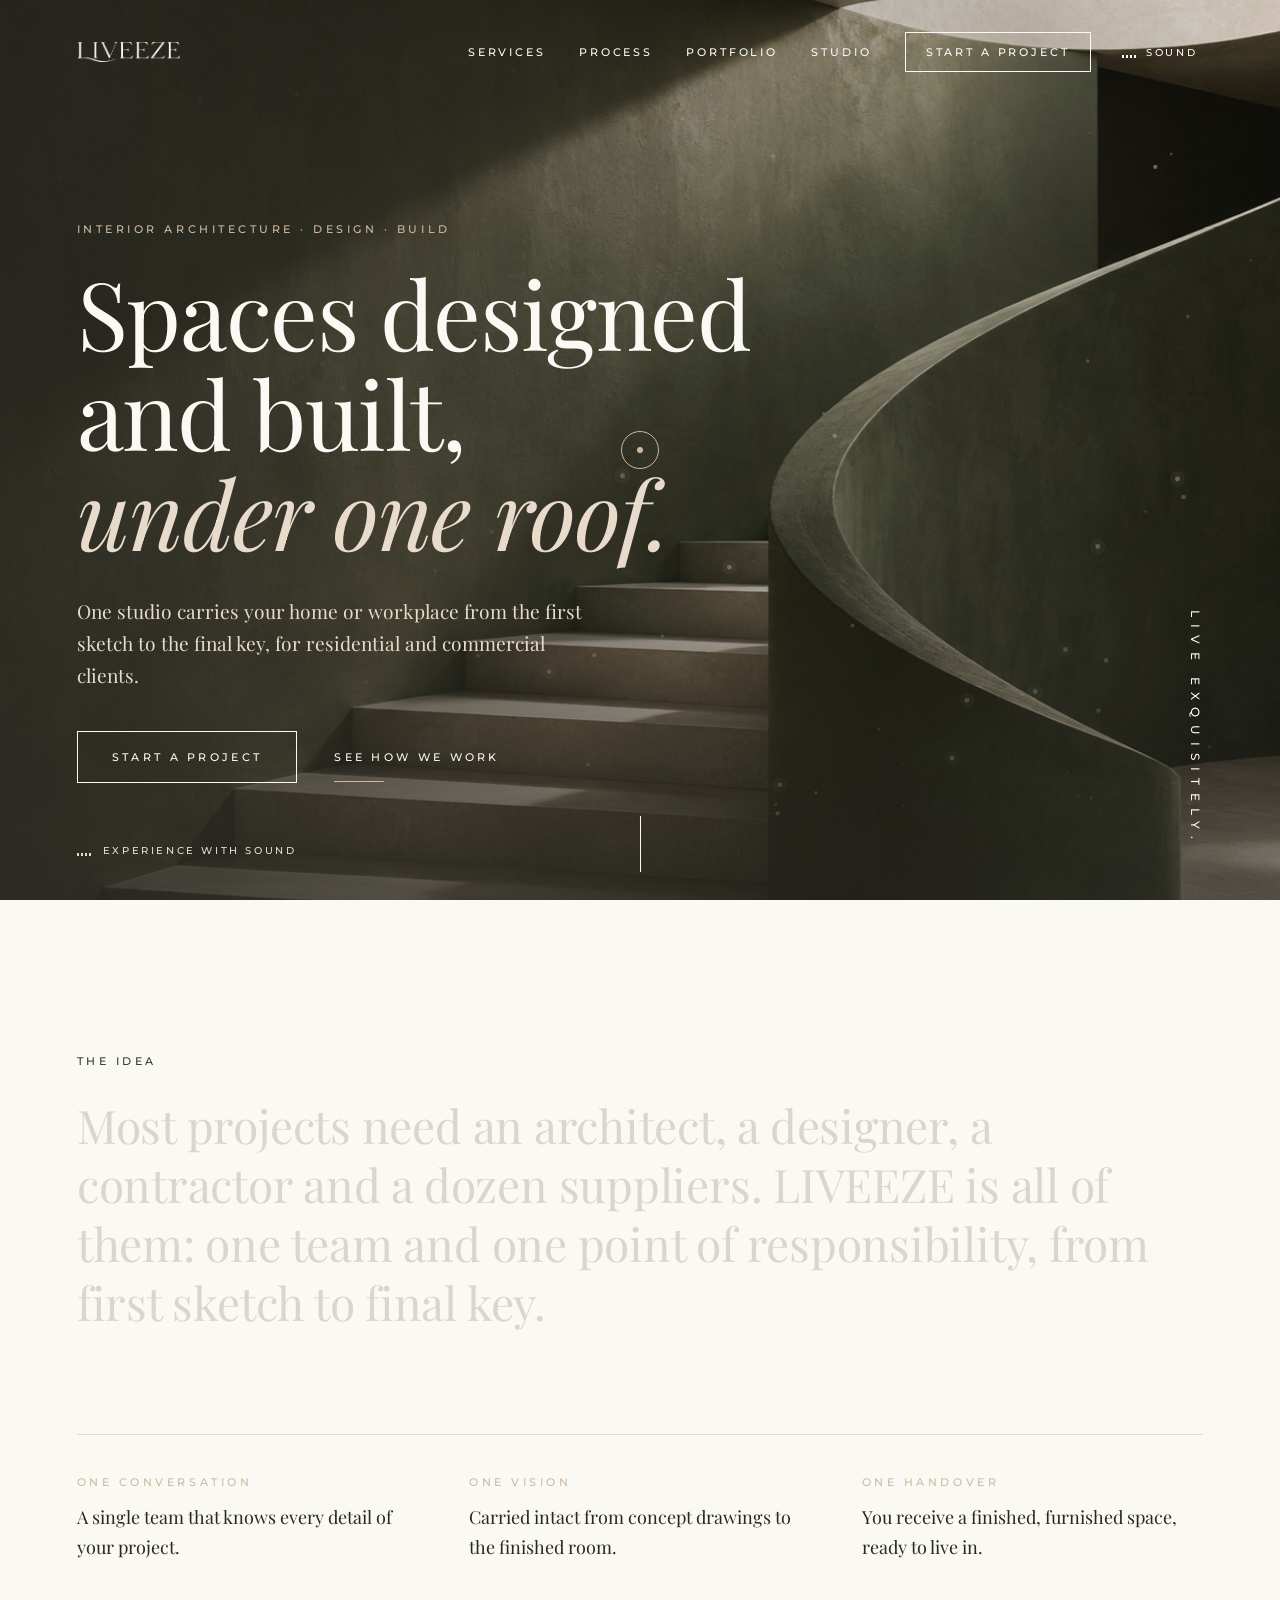
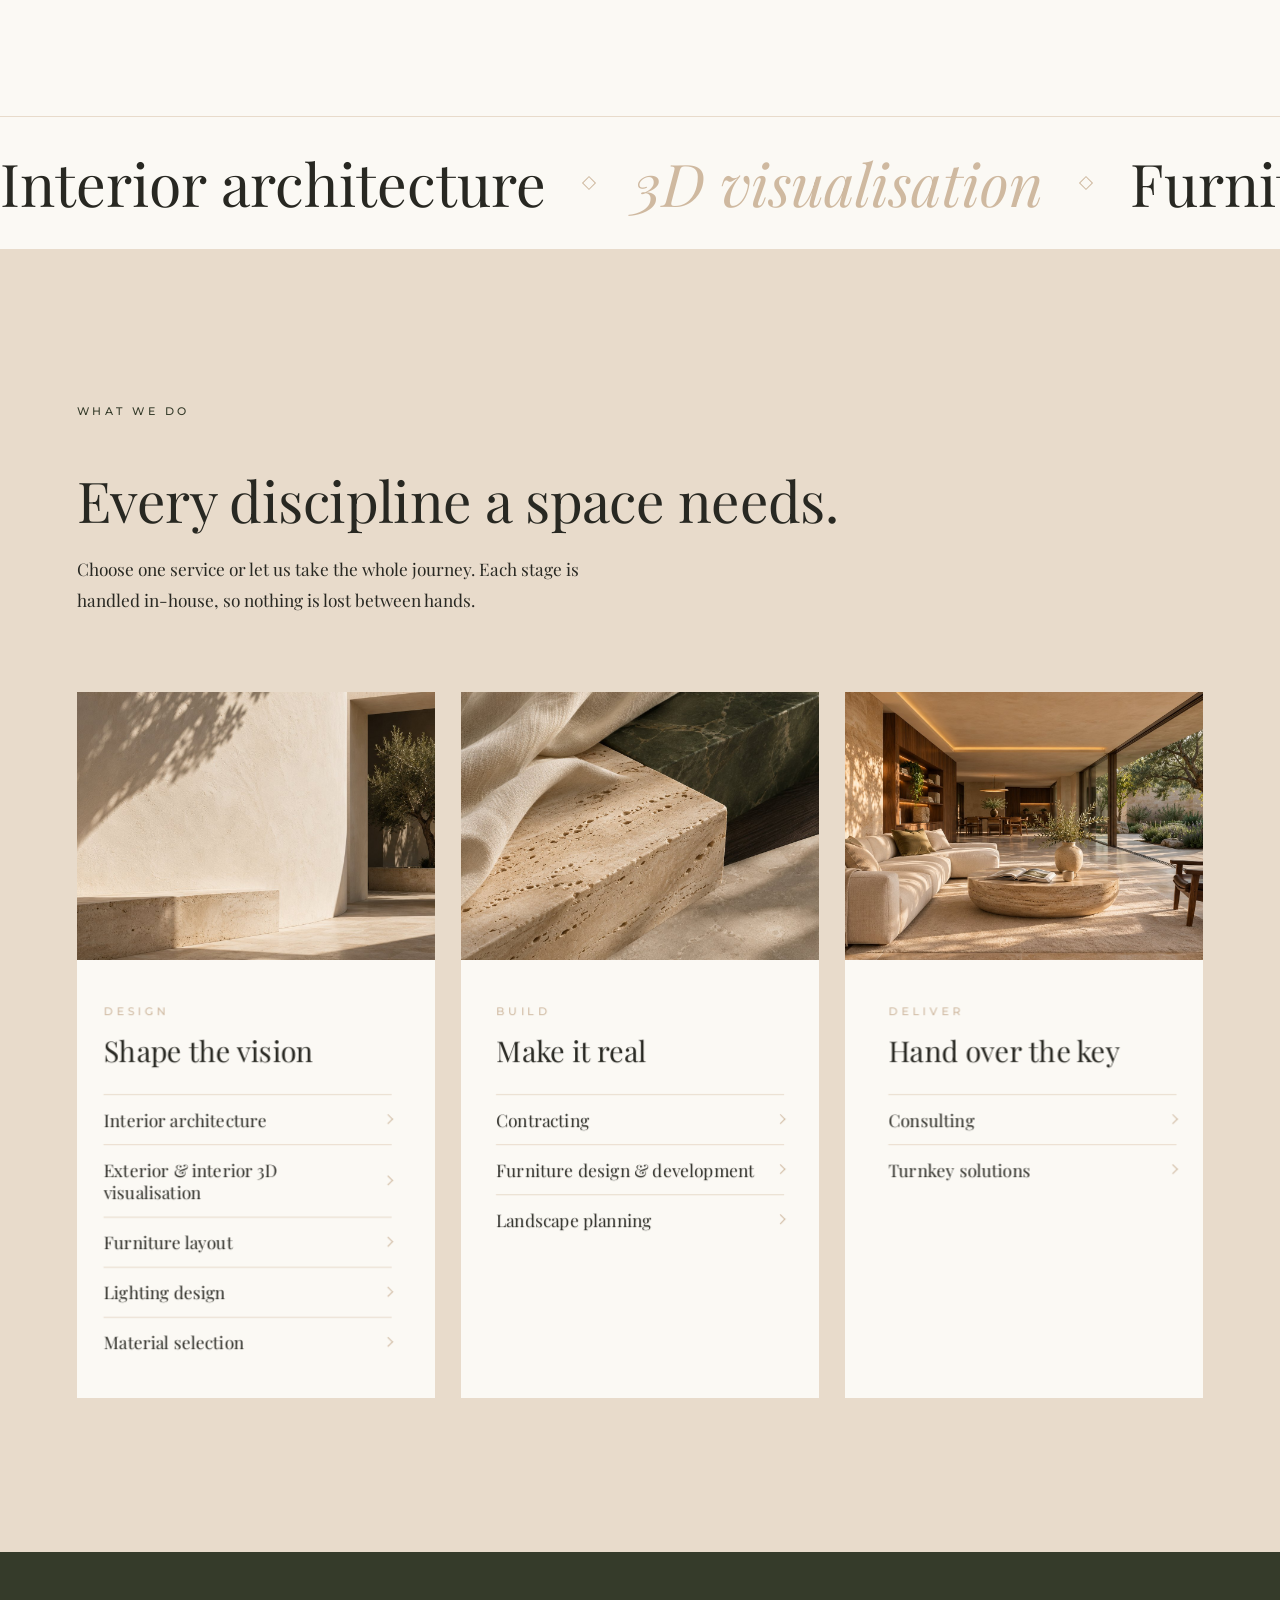
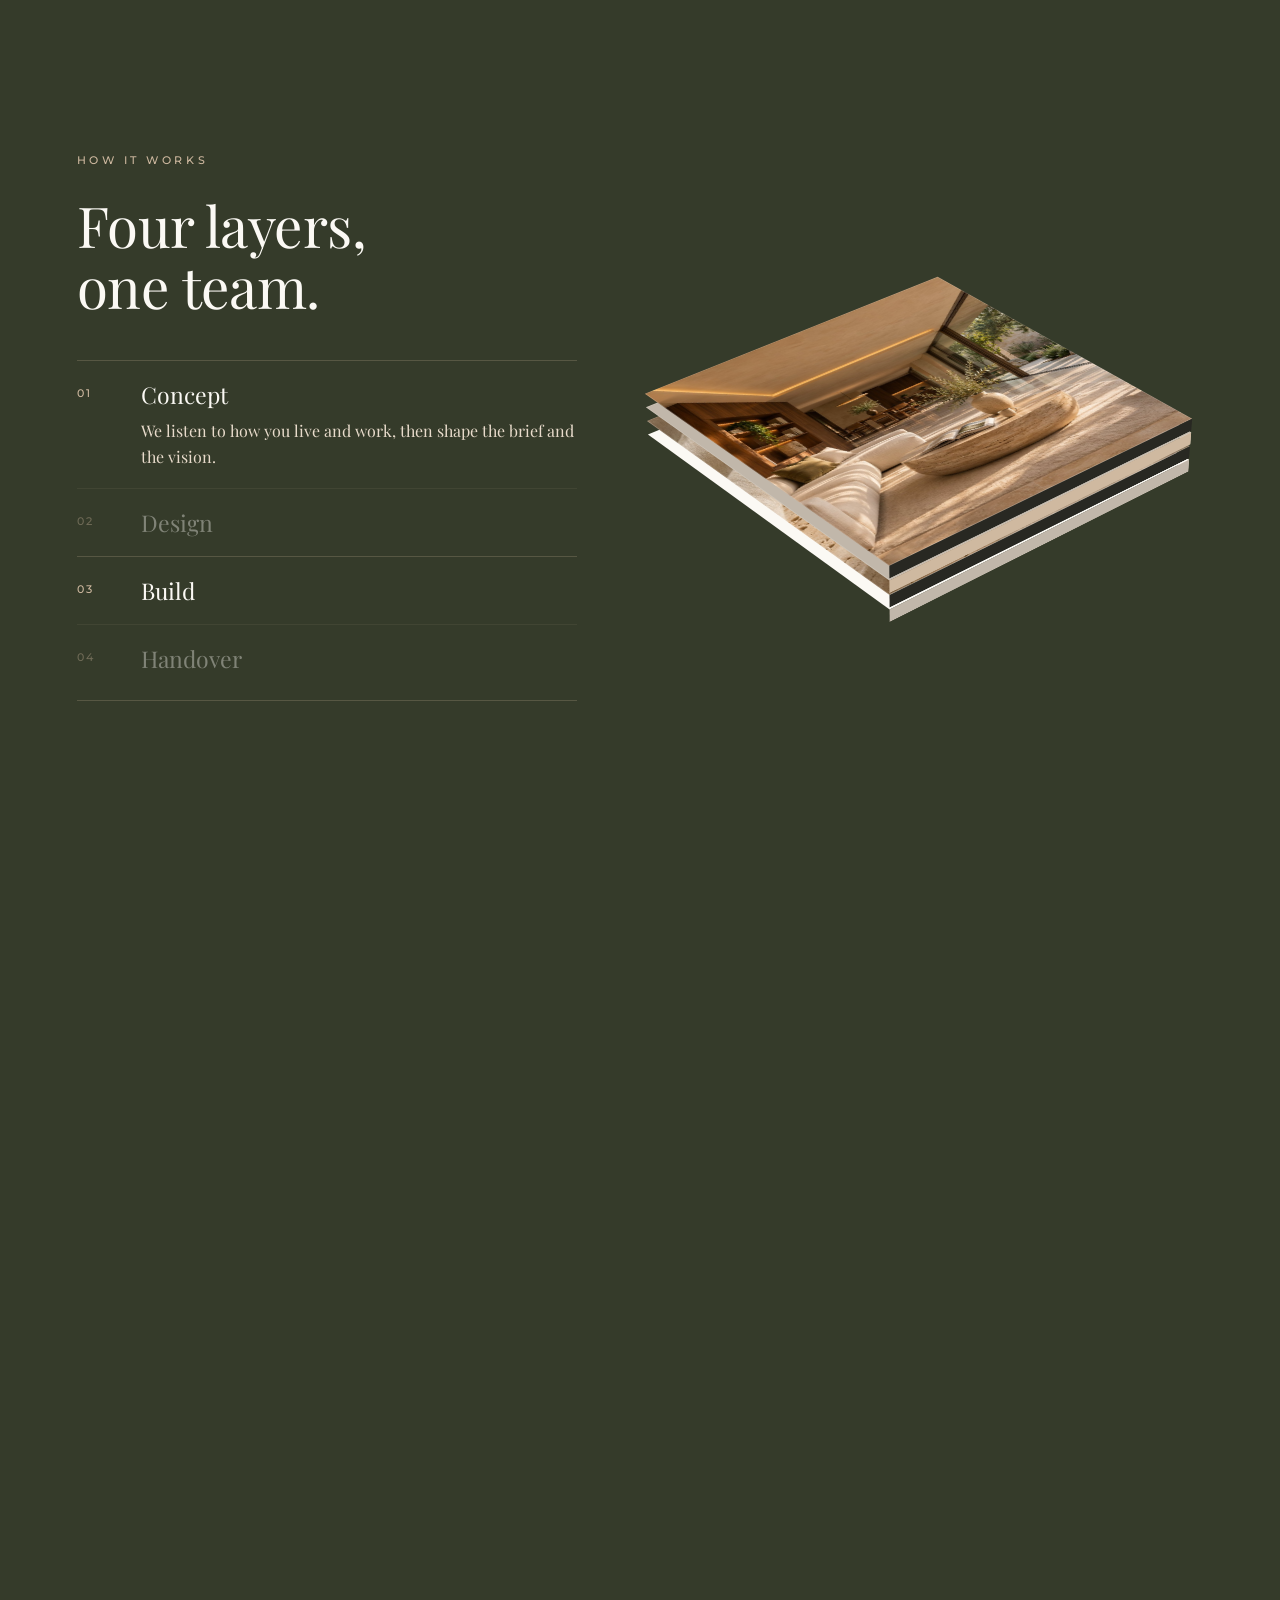
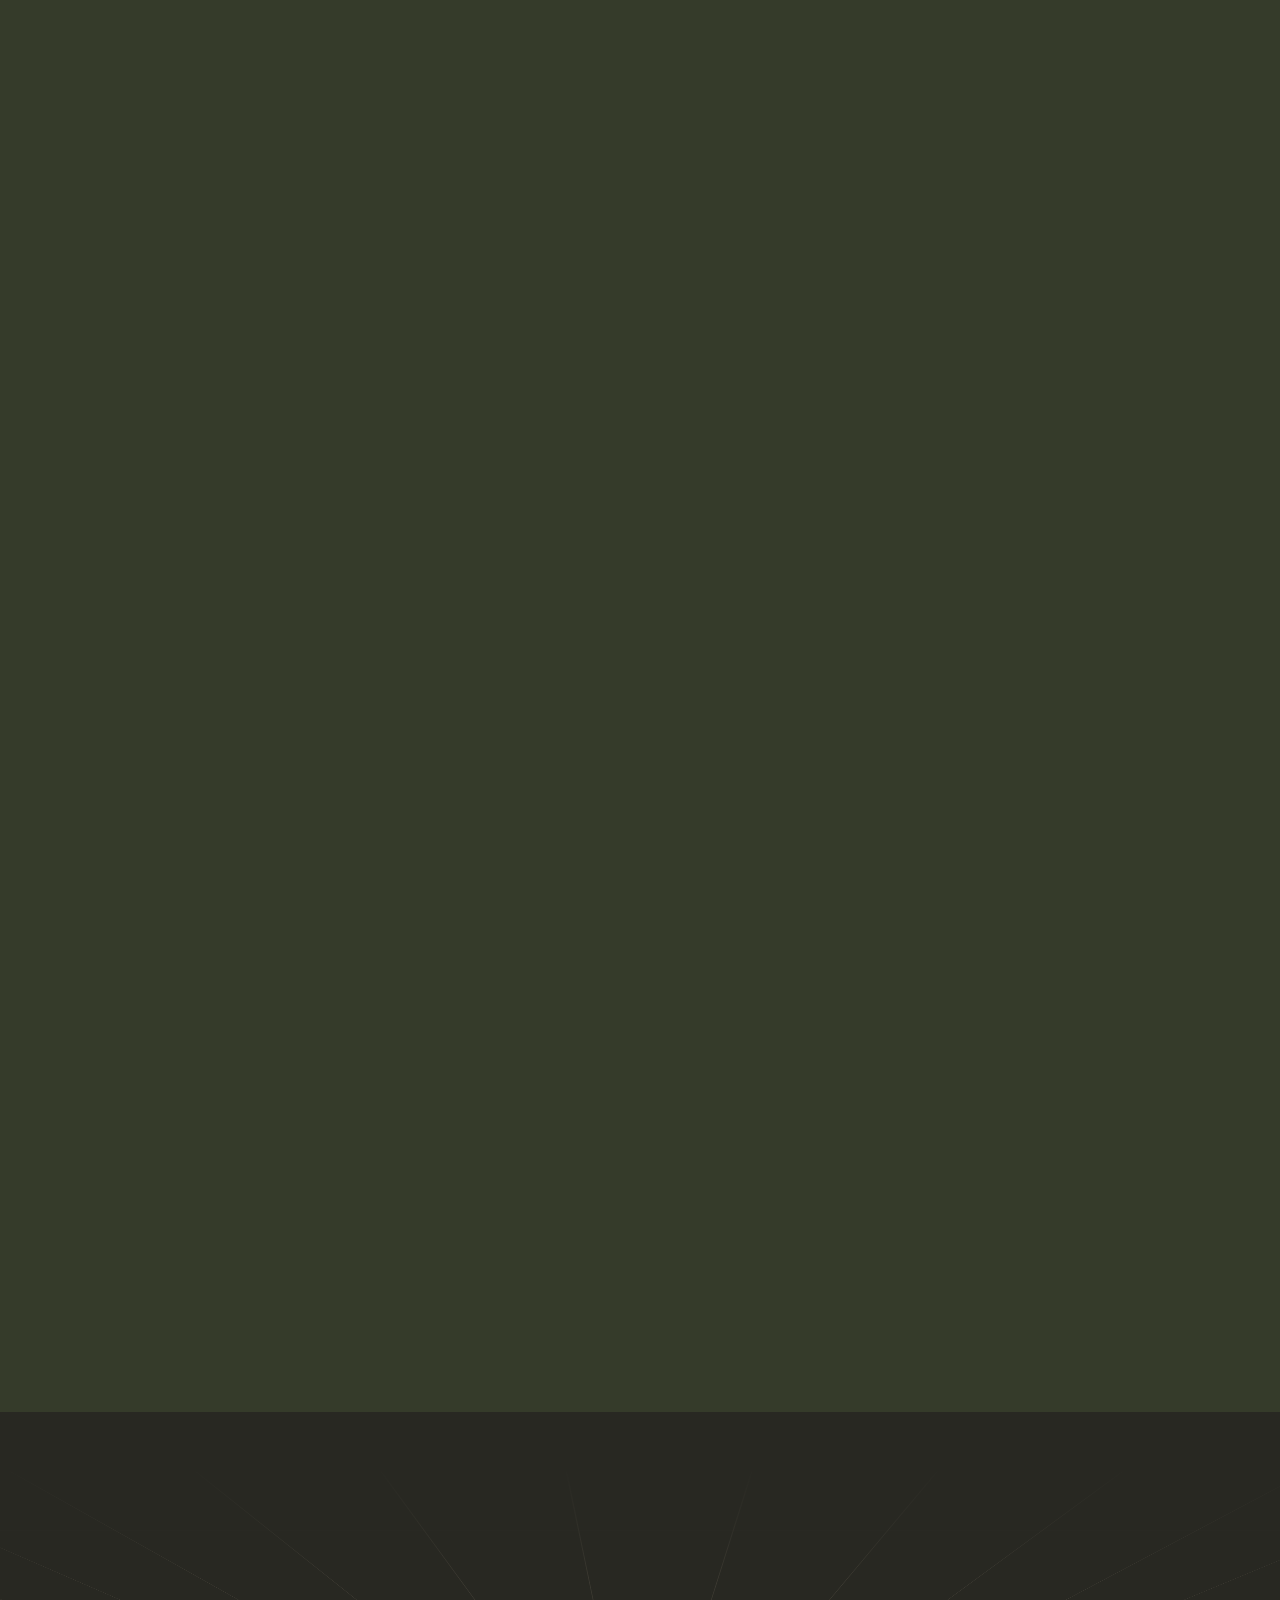
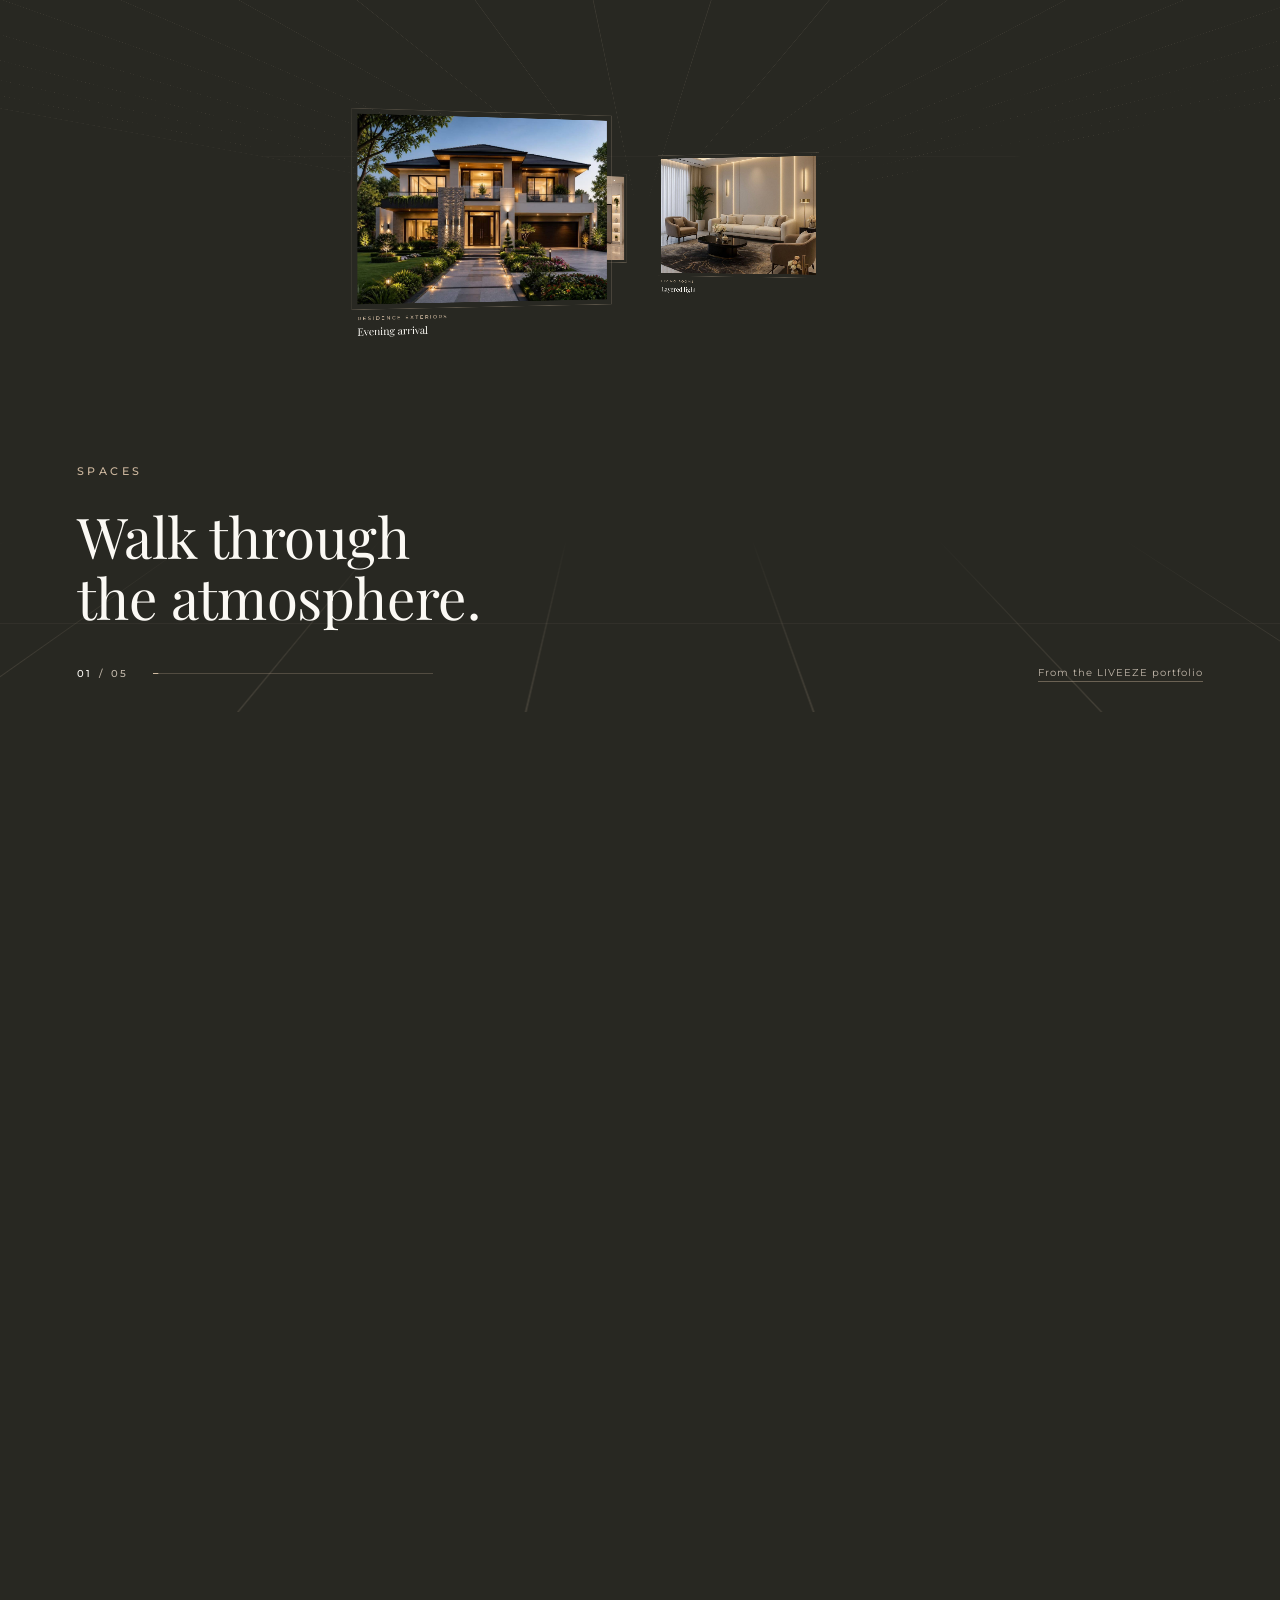
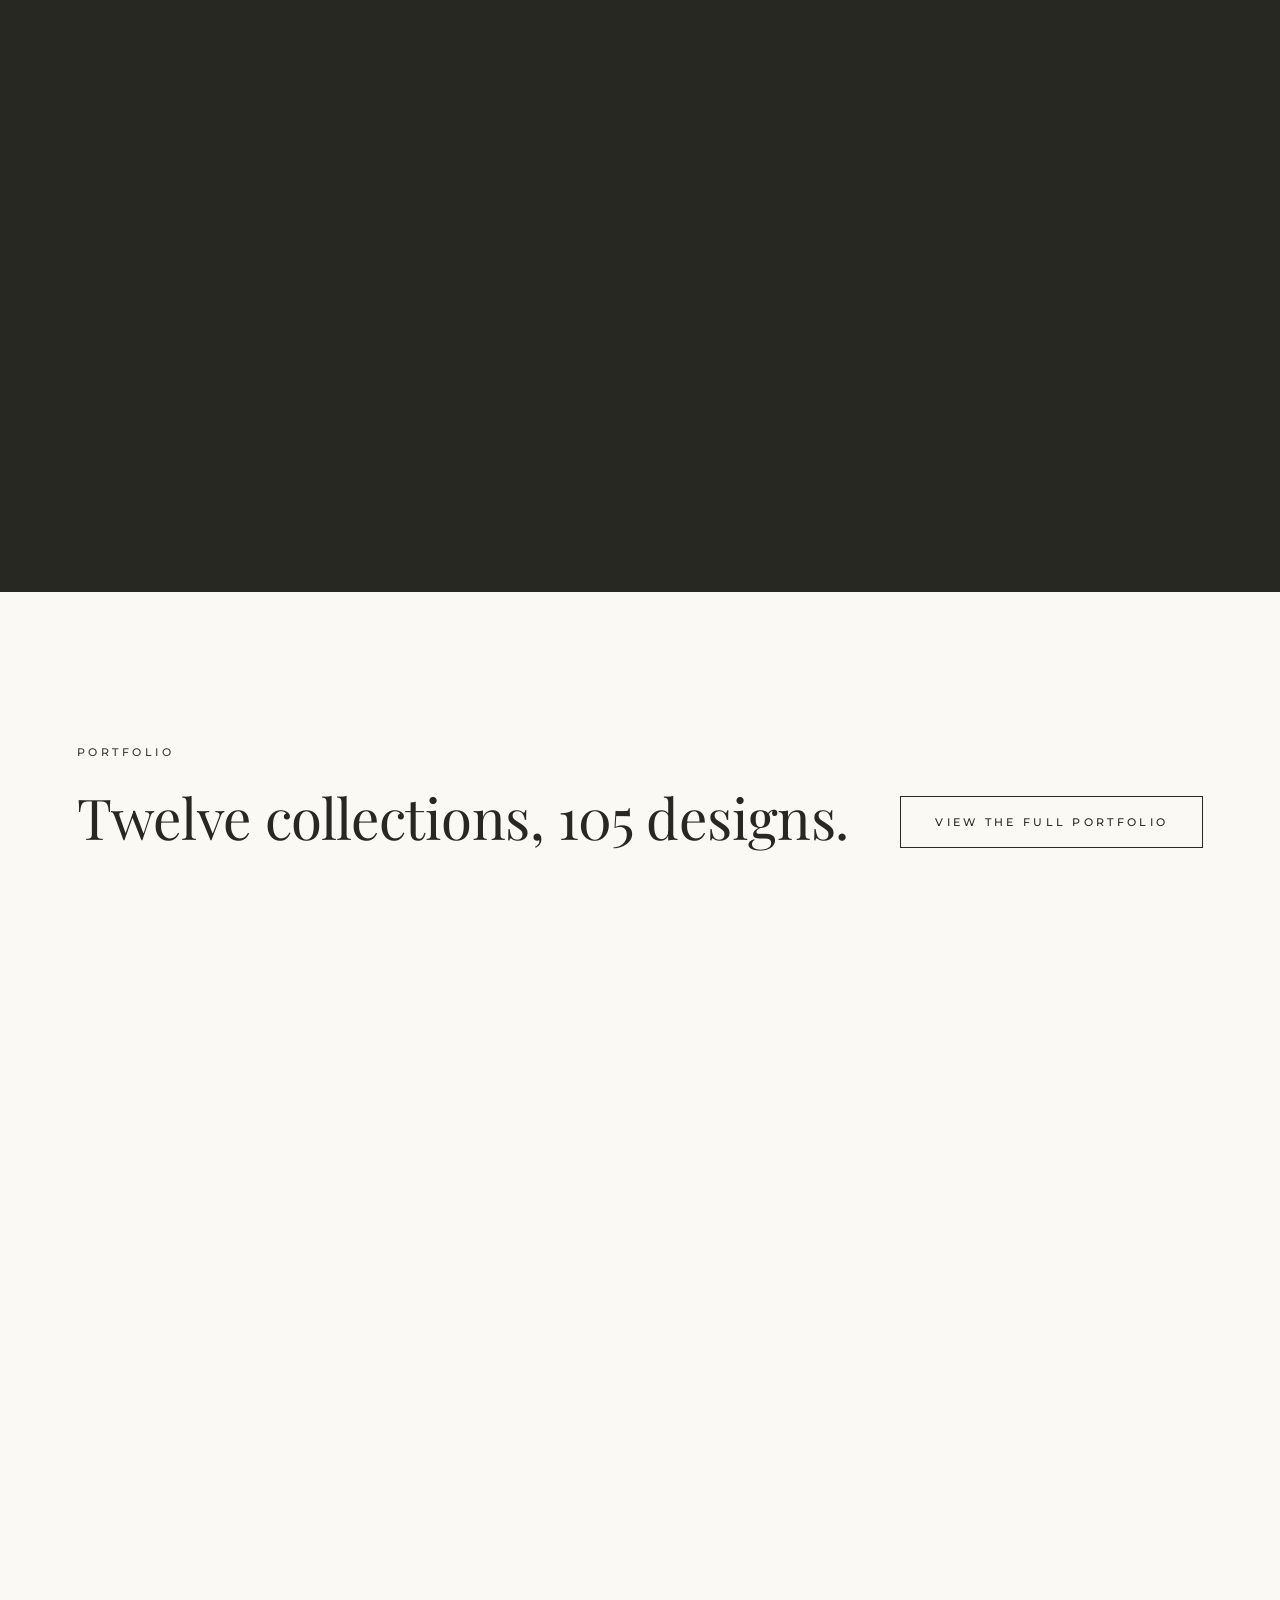
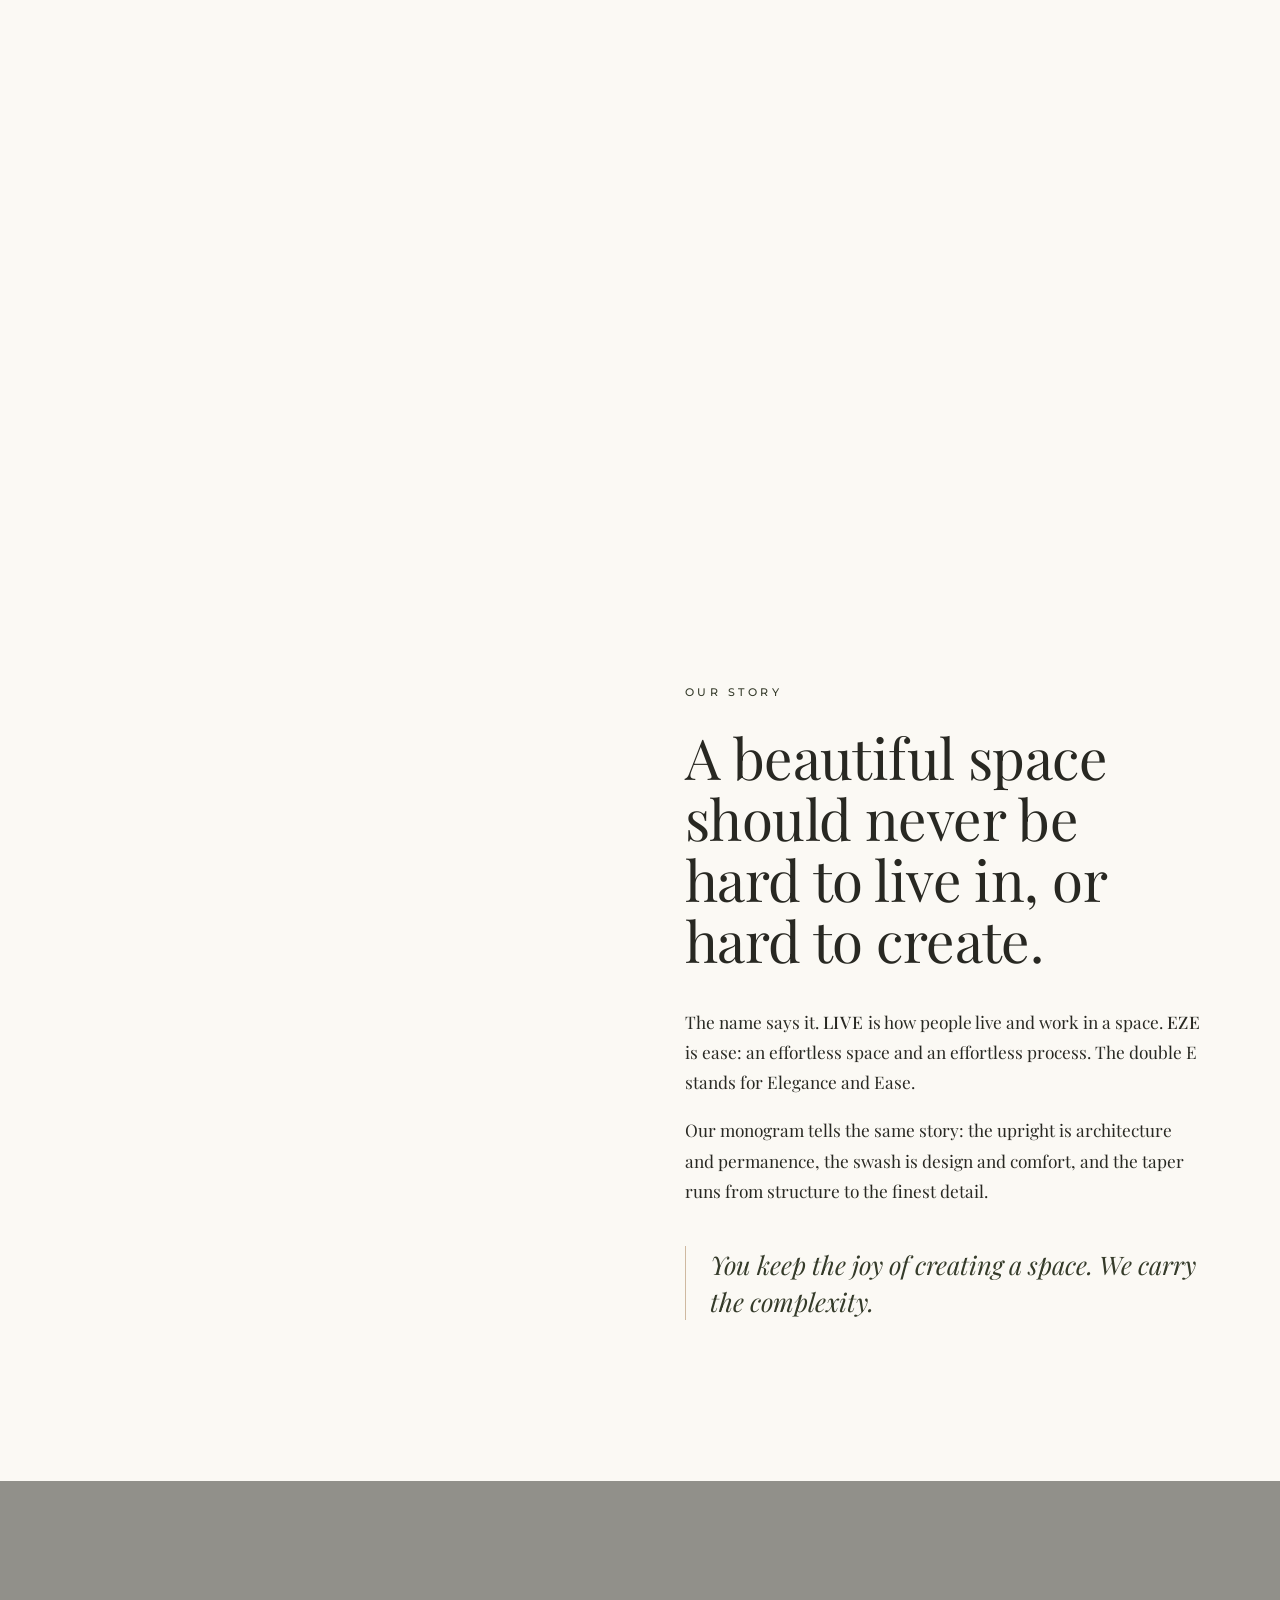
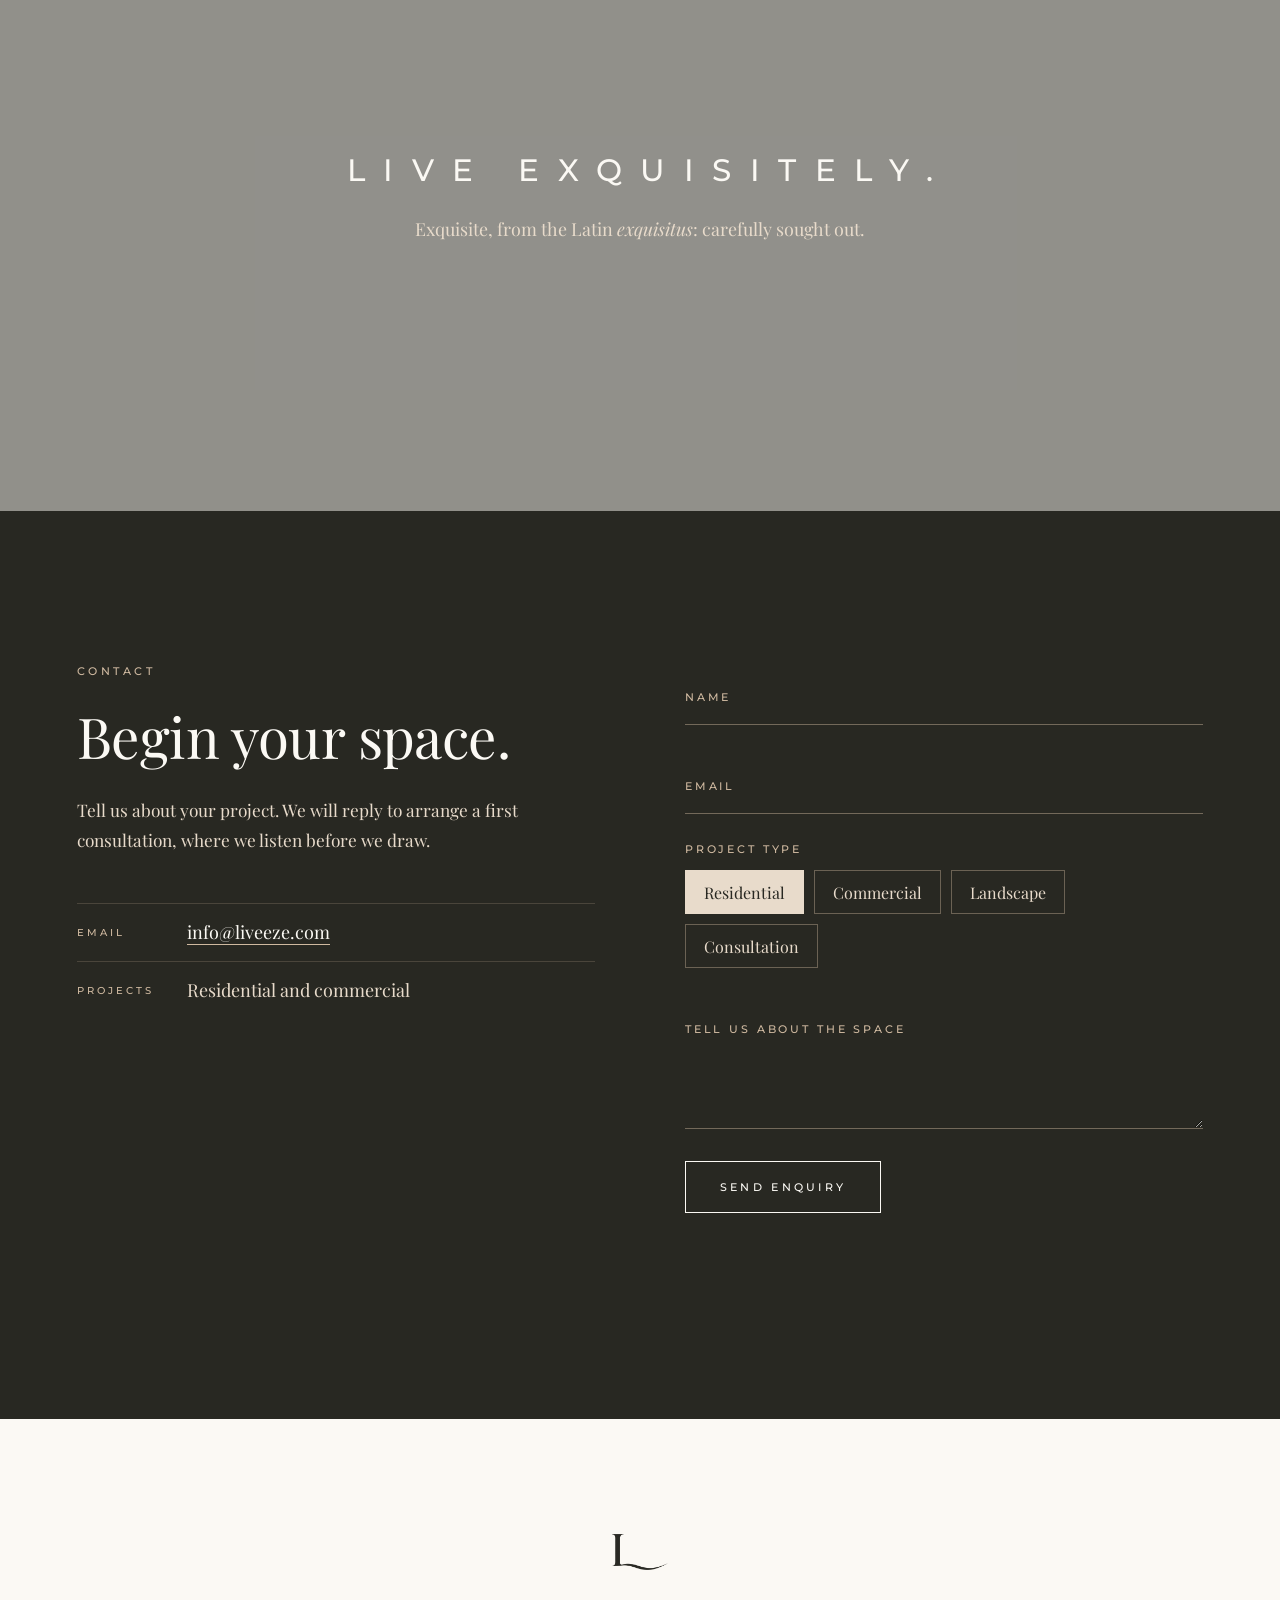
==== commit 50a926d8: "Add portfolio: 105 designs in 12 collections from client PDFs - New /portfolio page with collection " ====
--- a/website/index.html
+++ b/website/index.html
@@ -35,7 +35,7 @@
   <nav class="nav" aria-label="Main">
     <a href="#services">Services</a>
     <a href="#process">Process</a>
-    <a href="#spaces">Spaces</a>
+    <a href="#portfolio">Portfolio</a>
     <a href="#studio">Studio</a>
     <a href="#contact" class="nav-cta">Start a project</a>
   </nav>
@@ -177,27 +177,89 @@
     <div class="walk-world" aria-hidden="true">
       <div class="walk-floor"></div>
       <div class="walk-ceil"></div>
-      <figure class="room" data-x="-1"><img src="assets/images/courtyard-living.jpg" alt=""><figcaption><span>Residential</span>Courtyard living</figcaption></figure>
-      <figure class="room" data-x="1"><img src="assets/images/hero-staircase.jpg" alt=""><figcaption><span>Interior architecture</span>The sculpted stair</figcaption></figure>
-      <figure class="room" data-x="-1"><img src="assets/images/ivory-architecture.jpg" alt=""><figcaption><span>Exterior</span>Light and stone</figcaption></figure>
-      <figure class="room" data-x="1"><img src="assets/images/natural-materials.jpg" alt=""><figcaption><span>Material selection</span>Travertine, marble, oak, linen</figcaption></figure>
-      <figure class="room" data-x="0"><img src="assets/images/misty-forest.jpg" alt=""><figcaption><span>Landscape</span>Rooted in nature</figcaption></figure>
+      <figure class="room" data-x="-1"><img src="assets/portfolio/residence/06.jpg" alt=""><figcaption><span>Residence exteriors</span>Evening arrival</figcaption></figure>
+      <figure class="room" data-x="1"><img src="assets/portfolio/living/03.jpg" alt=""><figcaption><span>Living rooms</span>Layered light</figcaption></figure>
+      <figure class="room" data-x="-1"><img src="assets/portfolio/kitchen/05.jpg" alt=""><figcaption><span>Kitchens</span>The island</figcaption></figure>
+      <figure class="room" data-x="1"><img src="assets/portfolio/hospitality/01.jpg" alt=""><figcaption><span>Hospitality</span>An evening dining room</figcaption></figure>
+      <figure class="room" data-x="0"><img src="assets/portfolio/balcony/02.jpg" alt=""><figcaption><span>Balconies &amp; landscaping</span>The roof terrace</figcaption></figure>
       <div class="room room-end" data-x="0"><img src="assets/logo/monogram-ivory.png" alt=""><p class="tagline tagline-light">LIVE EXQUISITELY.</p></div>
     </div>
     <div class="walk-ui">
       <span class="walk-count"><b>01</b> / 05</span>
       <span class="walk-bar"><i></i></span>
-      <span class="walk-note">Mood imagery showing the LIVEEZE design direction</span>
+      <a class="walk-note" href="/portfolio">From the LIVEEZE portfolio</a>
     </div>
   </div>
   <ul class="sr-only">
-    <li>Courtyard living: a living room opening onto an olive-tree courtyard.</li>
-    <li>The sculpted stair: a staircase in forest-green plaster.</li>
-    <li>Light and stone: ivory plaster walls and travertine paving.</li>
-    <li>Material selection: travertine, marble, oak and linen.</li>
-    <li>Landscape: a misty forest.</li>
+    <li>Residence exteriors: Evening arrival.</li>
+    <li>Living rooms: Layered light.</li>
+    <li>Kitchens: The island.</li>
+    <li>Hospitality: An evening dining room.</li>
+    <li>Balconies &amp; landscaping: The roof terrace.</li>
   </ul>
 </section>
+
+<!-- PORTFOLIO:START -->
+<section class="collections" id="portfolio">
+  <div class="section-head section-head-row">
+    <div>
+      <p class="eyebrow">Portfolio</p>
+      <h2 class="h2">Twelve collections, 105 designs.</h2>
+    </div>
+    <a href="/portfolio" class="btn btn-dark">View the full portfolio</a>
+  </div>
+  <div class="col-grid">
+    <a class="col-tile tilt reveal" href="/portfolio#residence">
+      <span class="col-img wipe"><img src="assets/portfolio/residence/05-s.jpg" width="760" height="760" alt="" loading="lazy" decoding="async"></span>
+      <span class="col-meta"><span class="col-n">01</span><span class="col-name">Residence exteriors</span><span class="col-count">19</span></span>
+    </a>
+    <a class="col-tile tilt reveal" href="/portfolio#commercial">
+      <span class="col-img wipe"><img src="assets/portfolio/commercial/02-s.jpg" width="760" height="760" alt="" loading="lazy" decoding="async"></span>
+      <span class="col-meta"><span class="col-n">02</span><span class="col-name">Commercial building exteriors</span><span class="col-count">8</span></span>
+    </a>
+    <a class="col-tile tilt reveal" href="/portfolio#hospitality">
+      <span class="col-img wipe"><img src="assets/portfolio/hospitality/01-s.jpg" width="760" height="570" alt="" loading="lazy" decoding="async"></span>
+      <span class="col-meta"><span class="col-n">03</span><span class="col-name">Hospitality</span><span class="col-count">8</span></span>
+    </a>
+    <a class="col-tile tilt reveal" href="/portfolio#office">
+      <span class="col-img wipe"><img src="assets/portfolio/office/03-s.jpg" width="760" height="728" alt="" loading="lazy" decoding="async"></span>
+      <span class="col-meta"><span class="col-n">04</span><span class="col-name">Office designs</span><span class="col-count">15</span></span>
+    </a>
+    <a class="col-tile tilt reveal" href="/portfolio#living">
+      <span class="col-img wipe"><img src="assets/portfolio/living/03-s.jpg" width="760" height="921" alt="" loading="lazy" decoding="async"></span>
+      <span class="col-meta"><span class="col-n">05</span><span class="col-name">Living rooms</span><span class="col-count">8</span></span>
+    </a>
+    <a class="col-tile tilt reveal" href="/portfolio#dining">
+      <span class="col-img wipe"><img src="assets/portfolio/dining/06-s.jpg" width="735" height="649" alt="" loading="lazy" decoding="async"></span>
+      <span class="col-meta"><span class="col-n">06</span><span class="col-name">Dining halls</span><span class="col-count">7</span></span>
+    </a>
+    <a class="col-tile tilt reveal" href="/portfolio#kitchen">
+      <span class="col-img wipe"><img src="assets/portfolio/kitchen/05-s.jpg" width="760" height="950" alt="" loading="lazy" decoding="async"></span>
+      <span class="col-meta"><span class="col-n">07</span><span class="col-name">Kitchens</span><span class="col-count">6</span></span>
+    </a>
+    <a class="col-tile tilt reveal" href="/portfolio#bedroom">
+      <span class="col-img wipe"><img src="assets/portfolio/bedroom/06-s.jpg" width="760" height="760" alt="" loading="lazy" decoding="async"></span>
+      <span class="col-meta"><span class="col-n">08</span><span class="col-name">Bedrooms</span><span class="col-count">9</span></span>
+    </a>
+    <a class="col-tile tilt reveal" href="/portfolio#wardrobe">
+      <span class="col-img wipe"><img src="assets/portfolio/wardrobe/05-s.jpg" width="760" height="608" alt="" loading="lazy" decoding="async"></span>
+      <span class="col-meta"><span class="col-n">09</span><span class="col-name">Wardrobe designs</span><span class="col-count">8</span></span>
+    </a>
+    <a class="col-tile tilt reveal" href="/portfolio#tvunit">
+      <span class="col-img wipe"><img src="assets/portfolio/tvunit/04-s.jpg" width="733" height="1100" alt="" loading="lazy" decoding="async"></span>
+      <span class="col-meta"><span class="col-n">10</span><span class="col-name">TV units</span><span class="col-count">7</span></span>
+    </a>
+    <a class="col-tile tilt reveal" href="/portfolio#restroom">
+      <span class="col-img wipe"><img src="assets/portfolio/restroom/02-s.jpg" width="733" height="1100" alt="" loading="lazy" decoding="async"></span>
+      <span class="col-meta"><span class="col-n">11</span><span class="col-name">Restrooms</span><span class="col-count">6</span></span>
+    </a>
+    <a class="col-tile tilt reveal" href="/portfolio#balcony">
+      <span class="col-img wipe"><img src="assets/portfolio/balcony/02-s.jpg" width="733" height="1100" alt="" loading="lazy" decoding="async"></span>
+      <span class="col-meta"><span class="col-n">12</span><span class="col-name">Balconies &amp; landscaping</span><span class="col-count">4</span></span>
+    </a>
+  </div>
+</section>
+<!-- PORTFOLIO:END -->
 
 <!-- STORY -->
 <section class="story" id="studio">
@@ -257,7 +319,7 @@
   <img class="footer-mono" src="assets/logo/monogram-charcoal.png" alt="LIVEEZE monogram">
   <p class="tagline">LIVE EXQUISITELY.</p>
   <nav class="footer-nav" aria-label="Footer">
-    <a href="#services">Services</a><a href="#process">Process</a><a href="#spaces">Spaces</a><a href="#studio">Studio</a><a href="#contact">Contact</a>
+    <a href="#services">Services</a><a href="#process">Process</a><a href="/portfolio">Portfolio</a><a href="#studio">Studio</a><a href="#contact">Contact</a>
   </nav>
   <div class="footer-row">
     <span>© <span id="year">2026</span> LIVEEZE</span>
--- a/website/styles.css
+++ b/website/styles.css
@@ -353,3 +353,100 @@
   .marquee-track { animation: none; }
   .dust { display: none; }
 }
+
+/* =========================================================
+   Portfolio: homepage collections, portfolio page, lightbox
+   ========================================================= */
+.btn-dark { color: var(--charcoal); }
+.btn-dark::before { background: var(--charcoal); }
+.btn-dark:hover { color: var(--ivory); }
+a.walk-note { color: var(--stone); border-bottom: 1px solid rgba(207,185,160,.4); padding-bottom: 2px; }
+a.walk-note:hover { color: var(--ivory); }
+
+/* Homepage collections */
+.collections { padding: var(--section) var(--pad); max-width: 1600px; margin: 0 auto; }
+.col-grid { display: grid; grid-template-columns: repeat(4, minmax(0, 1fr)); gap: clamp(14px, 1.6vw, 24px); perspective: 1400px; }
+.col-tile { display: block; color: var(--charcoal); transform-style: preserve-3d; transition: transform .7s var(--ease), opacity 1.1s var(--ease); }
+.col-tile:nth-child(4n+2) { transition-delay: .06s; } .col-tile:nth-child(4n+3) { transition-delay: .12s; } .col-tile:nth-child(4n+4) { transition-delay: .18s; }
+.col-img { display: block; aspect-ratio: 4 / 5; overflow: hidden; background: var(--sand); }
+.col-img img { width: 100%; height: 100%; object-fit: cover; transform: scale(1.03); transition: transform 1.4s var(--ease); }
+.col-tile:hover .col-img img { transform: scale(1.1); }
+.col-meta { display: grid; grid-template-columns: auto minmax(0, 1fr) auto; align-items: baseline; gap: 12px; padding: 16px 0 6px; border-bottom: 1px solid var(--sand); }
+.col-n, .col-count { font-family: var(--sans); font-weight: 500; font-size: 10px; letter-spacing: .2em; color: var(--beige); }
+.col-name { font-size: clamp(17px, 1.4vw, 21px); }
+.col-tile:hover { color: var(--forest); }
+
+/* Portfolio page */
+.pf-hero { position: relative; min-height: 78svh; display: flex; align-items: flex-end; overflow: hidden; background: var(--charcoal); color: var(--ivory); padding: 140px var(--pad) clamp(56px, 9vh, 96px); }
+.pf-hero-media { position: absolute; inset: -8% 0 0; will-change: transform; }
+.pf-hero-media img { width: 100%; height: 100%; object-fit: cover; }
+.pf-hero-shade { position: absolute; inset: 0; background: linear-gradient(0deg, rgba(40,40,34,.88), rgba(40,40,34,.35) 60%, rgba(40,40,34,.45)); }
+.pf-hero-inner { position: relative; max-width: 820px; }
+.pf-title { font-weight: 400; font-size: clamp(44px, 7vw, 104px); line-height: 1.04; margin: 0 0 28px; letter-spacing: -.015em; }
+
+.pf-filter { position: sticky; top: var(--hdr, 72px); z-index: 10; background: rgba(251,249,244,.94); -webkit-backdrop-filter: blur(14px); backdrop-filter: blur(14px); border-bottom: 1px solid var(--sand); }
+.pf-chips { display: flex; gap: 8px; overflow-x: auto; padding: 14px var(--pad); scrollbar-width: none; }
+.pf-chips::-webkit-scrollbar { display: none; }
+.pf-chip { flex: none; display: inline-flex; align-items: center; gap: 10px; min-height: 44px; padding: 0 18px; border: 1px solid var(--stone); background: transparent; color: var(--charcoal); font-family: var(--serif); font-size: 16px; cursor: pointer; white-space: nowrap; transition: background .3s, color .3s, border-color .3s; }
+.pf-chip span { font-family: var(--sans); font-size: 10px; letter-spacing: .12em; color: var(--beige); }
+.pf-chip:hover { border-color: var(--charcoal); }
+.pf-chip.is-on { background: var(--charcoal); border-color: var(--charcoal); color: var(--ivory); }
+
+.pf-sets { padding: 0 var(--pad); max-width: 1680px; margin: 0 auto; }
+.pf-set { padding: clamp(64px, 8vw, 120px) 0 0; scroll-margin-top: 150px; }
+.pf-set[hidden] { display: none; }
+.pf-set-head { display: grid; grid-template-columns: auto minmax(0, 1fr) minmax(0, 1fr) auto; gap: 16px clamp(20px, 3vw, 48px); align-items: end; padding-bottom: 28px; margin-bottom: clamp(24px, 3vw, 40px); border-bottom: 1px solid var(--sand); }
+.pf-set-head .eyebrow { margin-bottom: 12px; }
+.pf-n { font-family: var(--sans); font-weight: 500; font-size: 11px; letter-spacing: .2em; color: var(--beige); padding-bottom: 12px; }
+.pf-blurb { margin: 0; font-size: 17px; line-height: 1.65; color: var(--forest); max-width: 460px; }
+.pf-count { font-family: var(--sans); font-weight: 500; font-size: 10px; letter-spacing: .26em; text-transform: uppercase; color: var(--forest); white-space: nowrap; padding-bottom: 6px; }
+.pf-grid { columns: 3; column-gap: clamp(12px, 1.4vw, 22px); }
+.pf-item { break-inside: avoid; margin: 0 0 clamp(12px, 1.4vw, 22px); }
+.pf-open { display: block; width: 100%; padding: 0; border: 0; background: var(--sand); cursor: zoom-in; overflow: hidden; position: relative; }
+.pf-open img { width: 100%; height: auto; transition: transform 1.2s var(--ease), opacity .6s; }
+.pf-open::after { content: 'View'; position: absolute; left: 50%; top: 50%; transform: translate(-50%, -50%) scale(.8); display: grid; place-items: center; width: 78px; height: 78px; border-radius: 50%; background: rgba(251,249,244,.92); color: var(--charcoal); font-family: var(--sans); font-weight: 500; font-size: 10px; letter-spacing: .26em; text-transform: uppercase; opacity: 0; transition: opacity .4s var(--ease), transform .5s var(--ease); }
+.pf-open:hover img { transform: scale(1.05); }
+.pf-open:hover::after, .pf-open:focus-visible::after { opacity: 1; transform: translate(-50%, -50%) scale(1); }
+.has-cursor .pf-open::after { display: none; }
+.js .pf-item.reveal { transform: translateY(24px); }
+
+.pf-cta { margin-top: var(--section); background: var(--forest); color: var(--ivory); text-align: center; padding: var(--section) var(--pad); display: grid; justify-items: center; gap: 24px; }
+.pf-cta .body { margin: 0 auto 12px; text-align: center; }
+
+/* Lightbox */
+.lightbox { position: fixed; inset: 0; z-index: 70; background: var(--charcoal); display: grid; place-items: center; opacity: 0; transition: opacity .4s var(--ease); }
+.lightbox.open { opacity: 1; }
+.lightbox[hidden] { display: none; }
+.lb-stage { margin: 0; display: grid; justify-items: center; gap: 18px; width: 100%; height: 100%; padding: 72px clamp(16px, 8vw, 120px) 64px; align-content: center; }
+.lb-img { max-width: 100%; max-height: calc(100vh - 170px); object-fit: contain; transform: scale(.97); opacity: 0; transition: transform .6s var(--ease), opacity .5s var(--ease); }
+.lightbox.open .lb-img { transform: none; opacity: 1; }
+.lightbox.loading .lb-img { opacity: .25; }
+.lb-cap { font-family: var(--sans); font-weight: 500; font-size: 11px; letter-spacing: .26em; text-transform: uppercase; color: var(--sand); text-align: center; }
+.lb-btn { position: absolute; top: 50%; width: 56px; height: 56px; margin-top: -28px; display: grid; place-items: center; background: none; border: 1px solid rgba(207,185,160,.4); color: var(--ivory); cursor: pointer; transition: background .3s, border-color .3s; }
+.lb-btn:hover { background: var(--ivory); color: var(--charcoal); border-color: var(--ivory); }
+.lb-btn svg { width: 20px; height: 20px; fill: none; stroke: currentColor; stroke-width: 1.2; }
+.lb-prev { left: clamp(8px, 2vw, 32px); } .lb-next { right: clamp(8px, 2vw, 32px); }
+.lb-close { position: absolute; top: 16px; right: clamp(8px, 2vw, 32px); width: 48px; height: 48px; background: none; border: 0; cursor: pointer; }
+.lb-close span { position: absolute; left: 12px; right: 12px; top: 23px; height: 1px; background: var(--ivory); transform: rotate(45deg); }
+.lb-close span + span { transform: rotate(-45deg); }
+.lb-count { position: absolute; top: 30px; left: clamp(16px, 2vw, 32px); font-family: var(--sans); font-weight: 500; font-size: 10px; letter-spacing: .26em; color: var(--stone); }
+
+@media (max-width: 1080px) {
+  .col-grid { grid-template-columns: repeat(3, minmax(0, 1fr)); }
+  .pf-set-head { grid-template-columns: auto minmax(0, 1fr) auto; }
+  .pf-blurb { grid-column: 2 / -1; grid-row: 2; }
+}
+@media (max-width: 860px) {
+  .col-grid { grid-template-columns: repeat(2, minmax(0, 1fr)); }
+  .pf-grid { columns: 2; }
+  .lb-btn { top: auto; bottom: 14px; margin-top: 0; width: 48px; height: 48px; }
+  .lb-stage { padding: 64px 12px 84px; }
+  .lb-img { max-height: calc(100vh - 190px); }
+}
+@media (max-width: 600px) {
+  .pf-set-head { grid-template-columns: minmax(0, 1fr) auto; }
+  .pf-n { display: none; }
+  .pf-blurb { grid-column: 1 / -1; }
+  .col-name { font-size: 16px; }
+  .collections .section-head-row .btn { width: 100%; }
+}
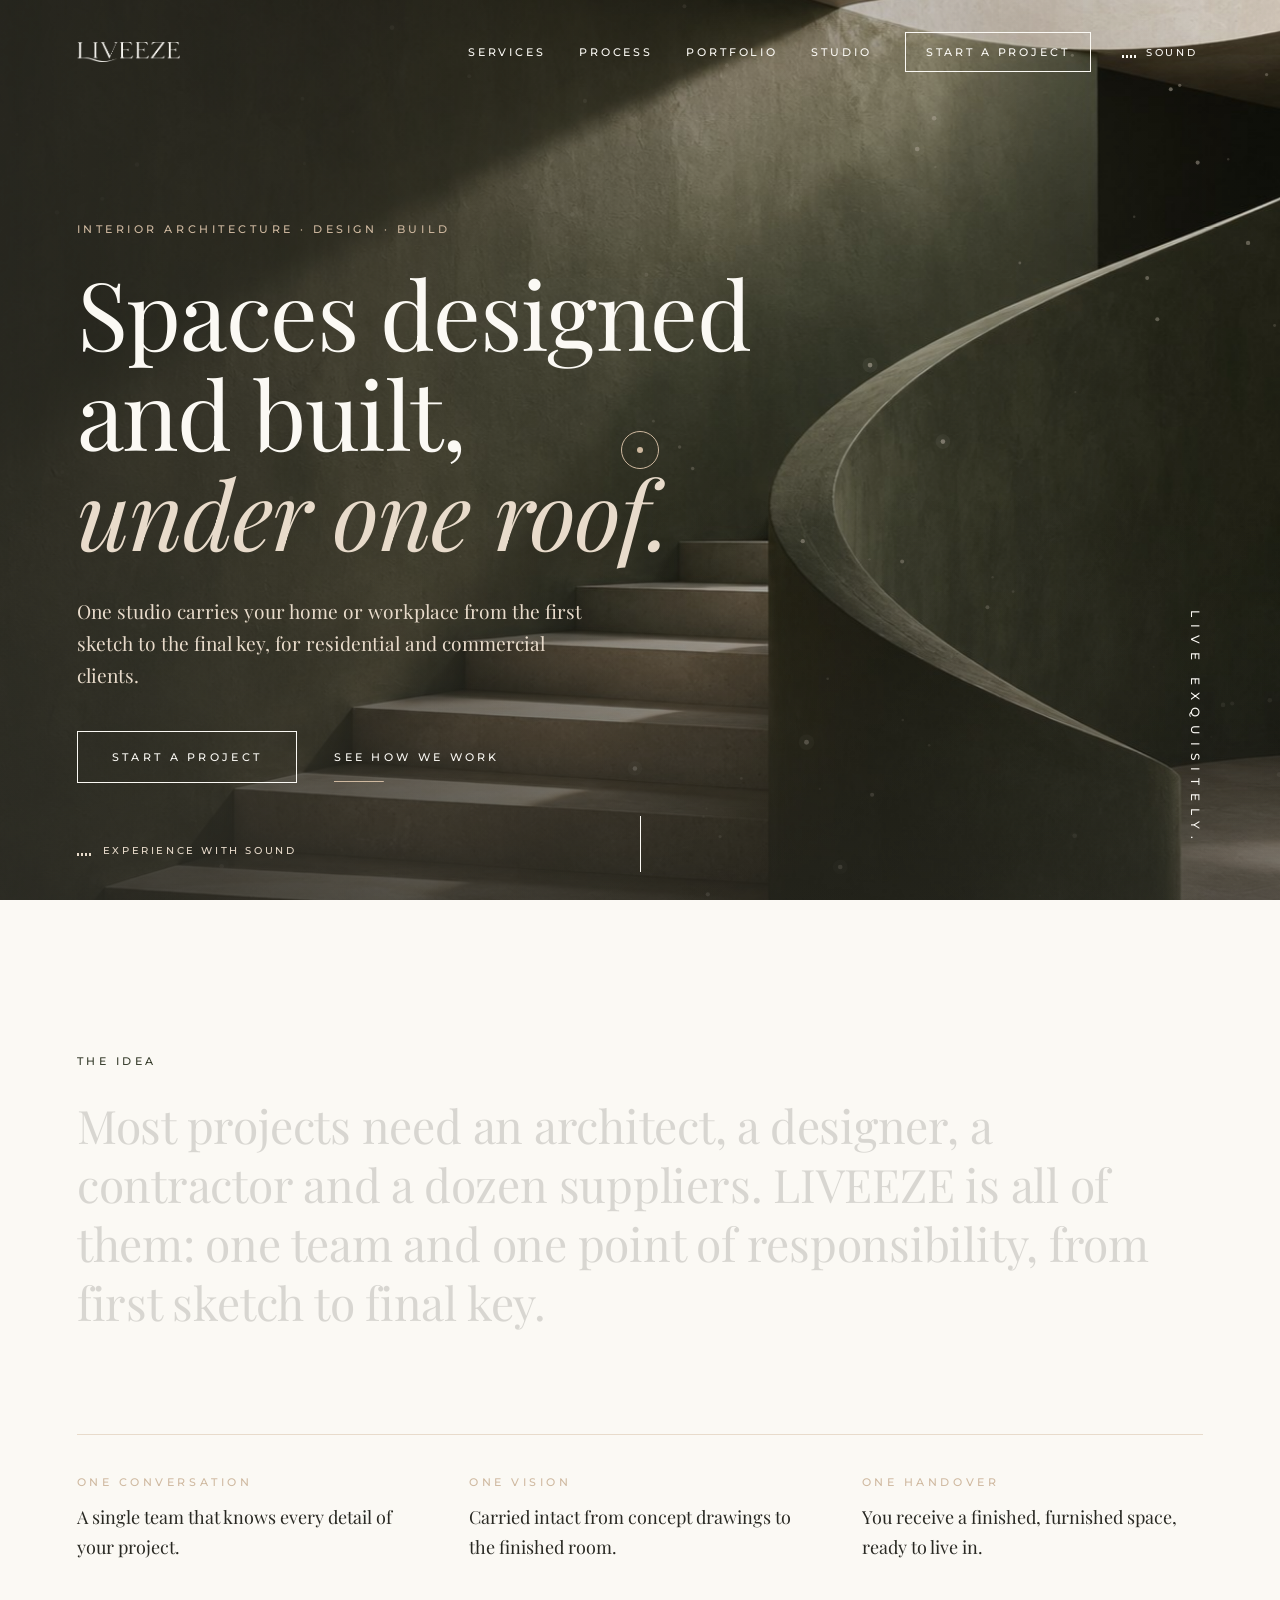
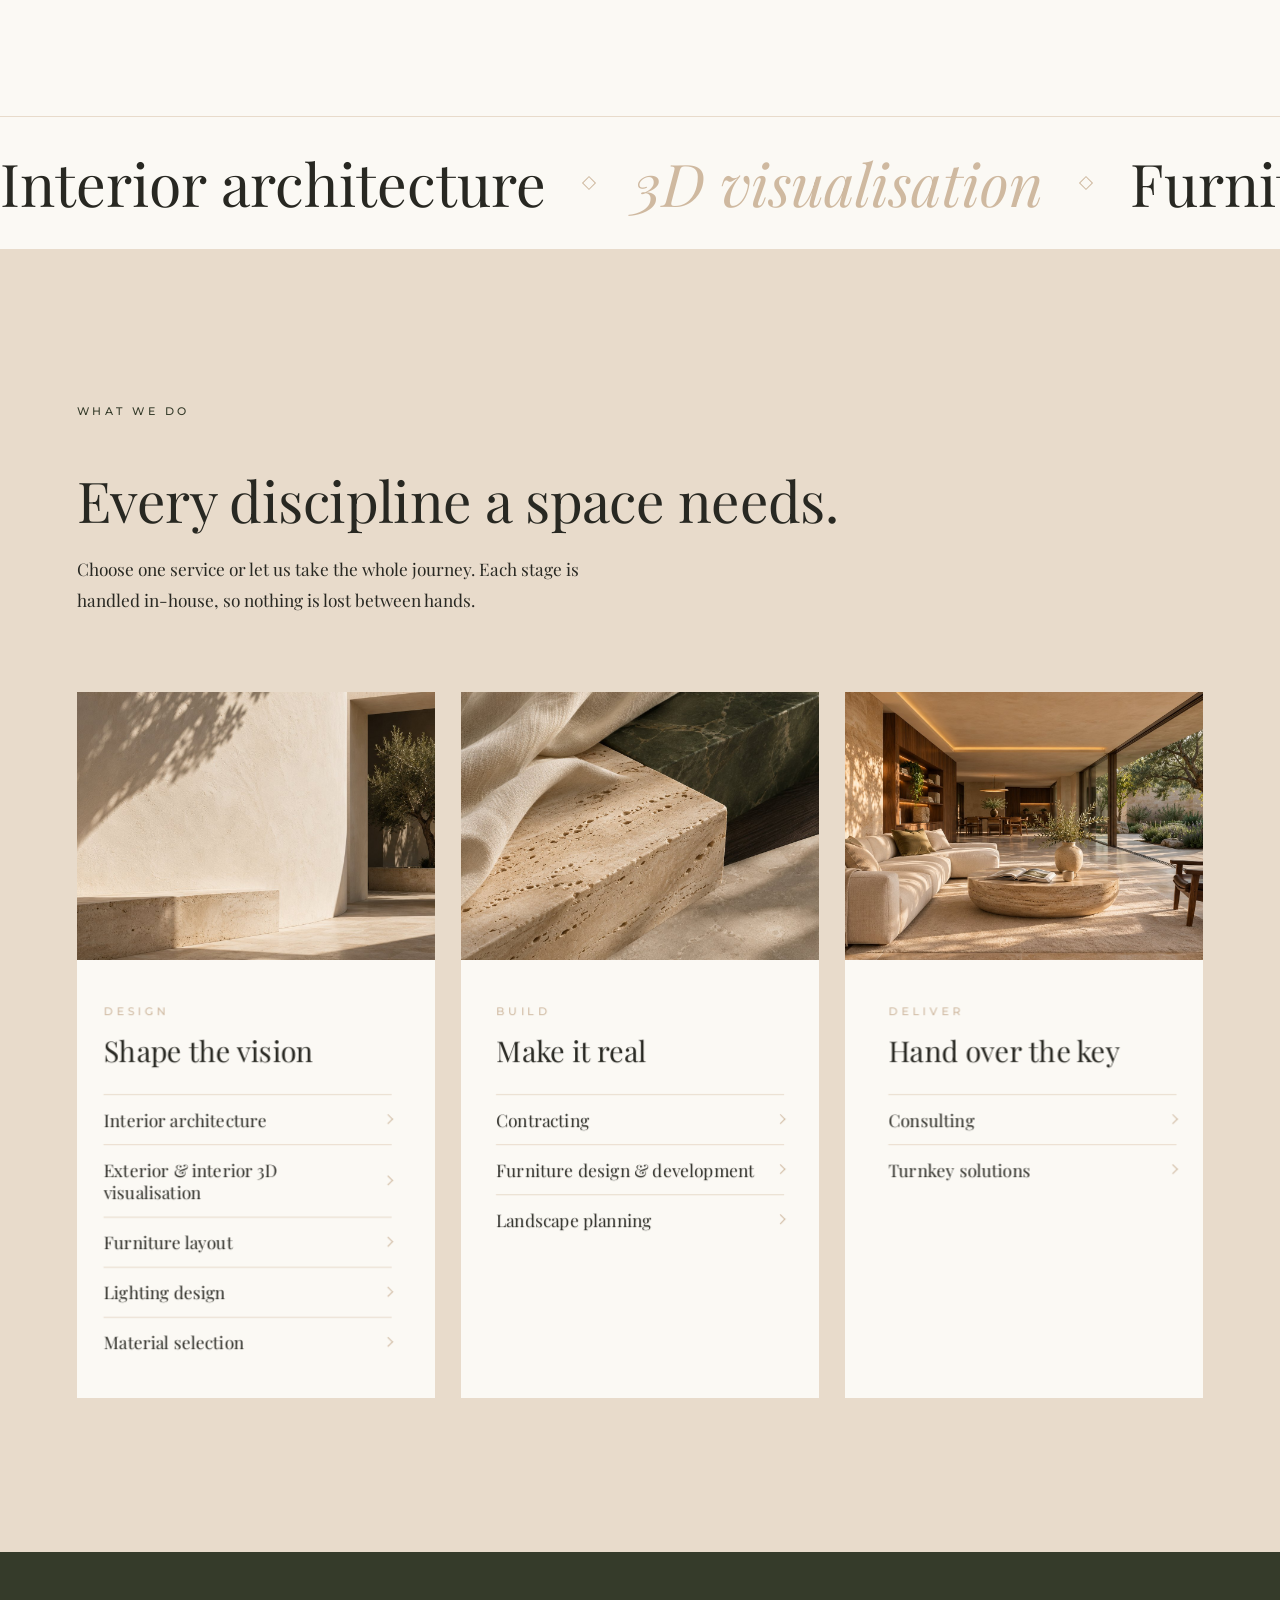
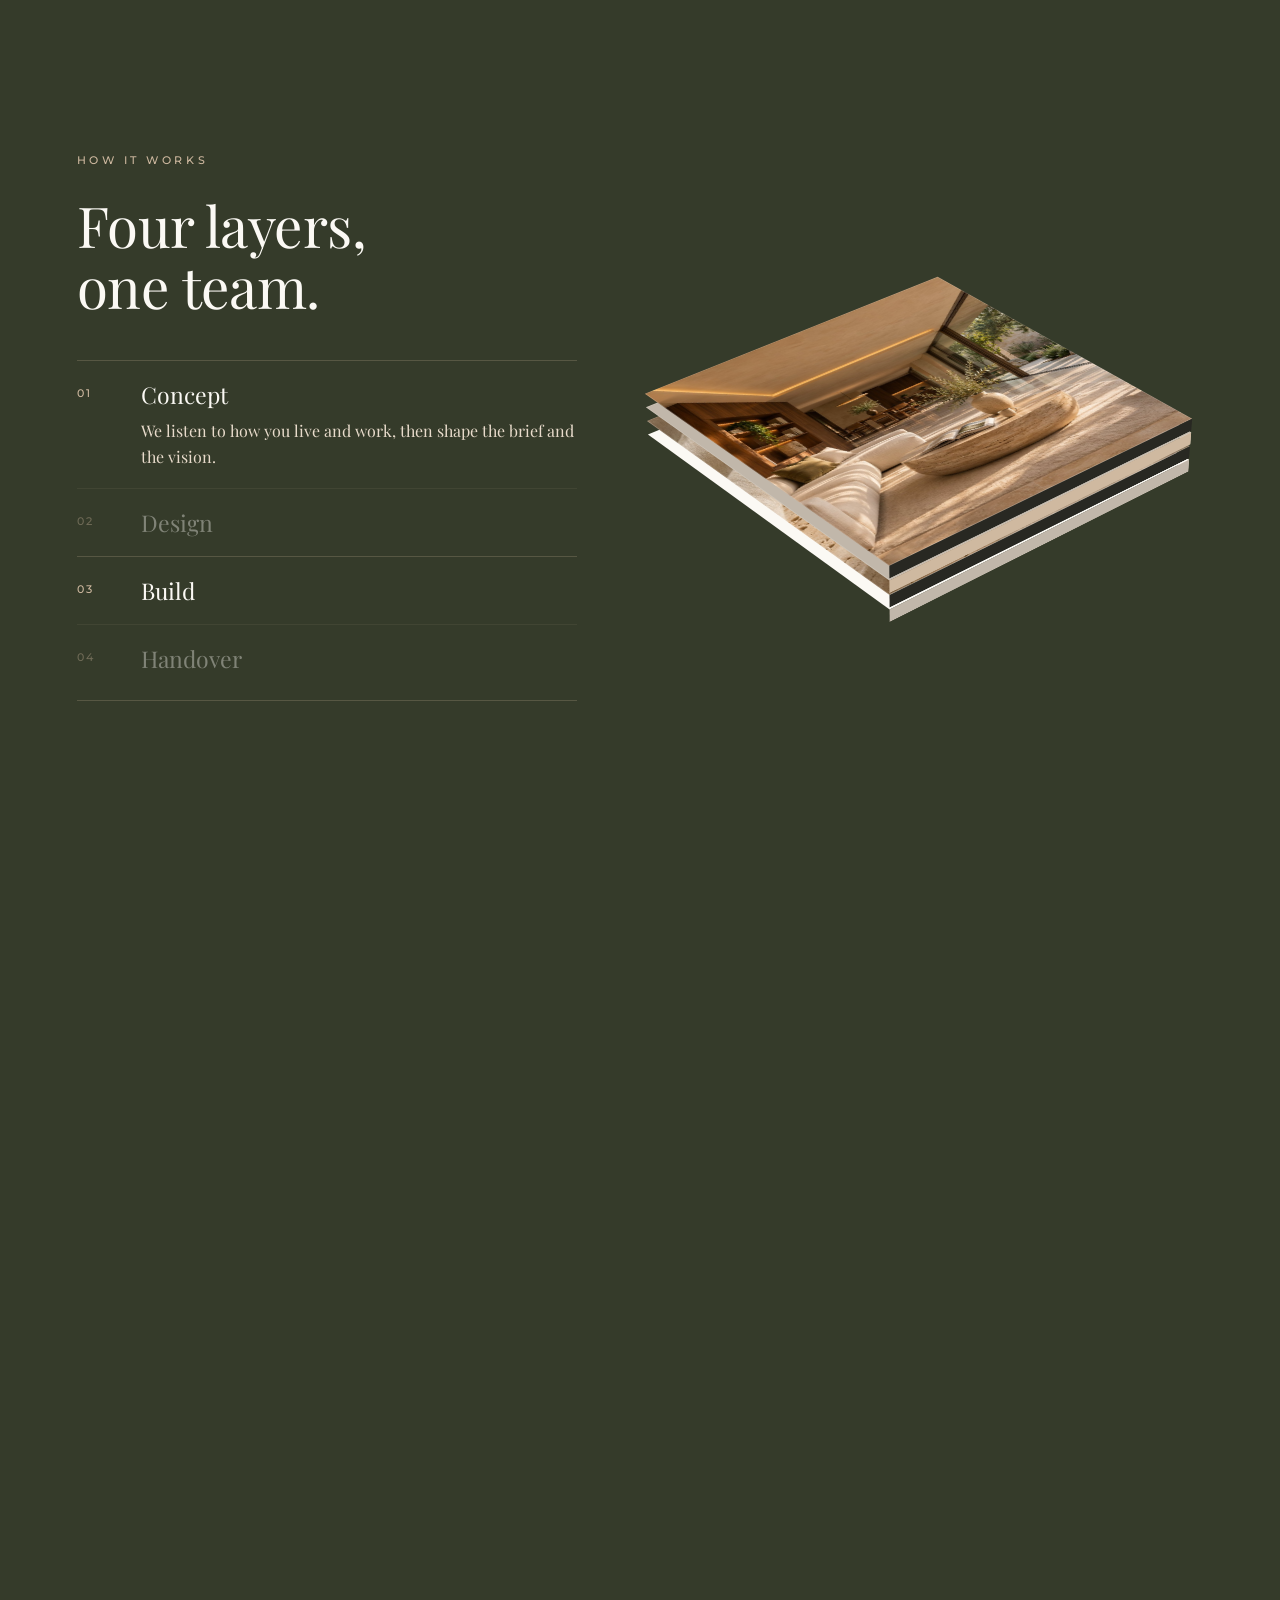
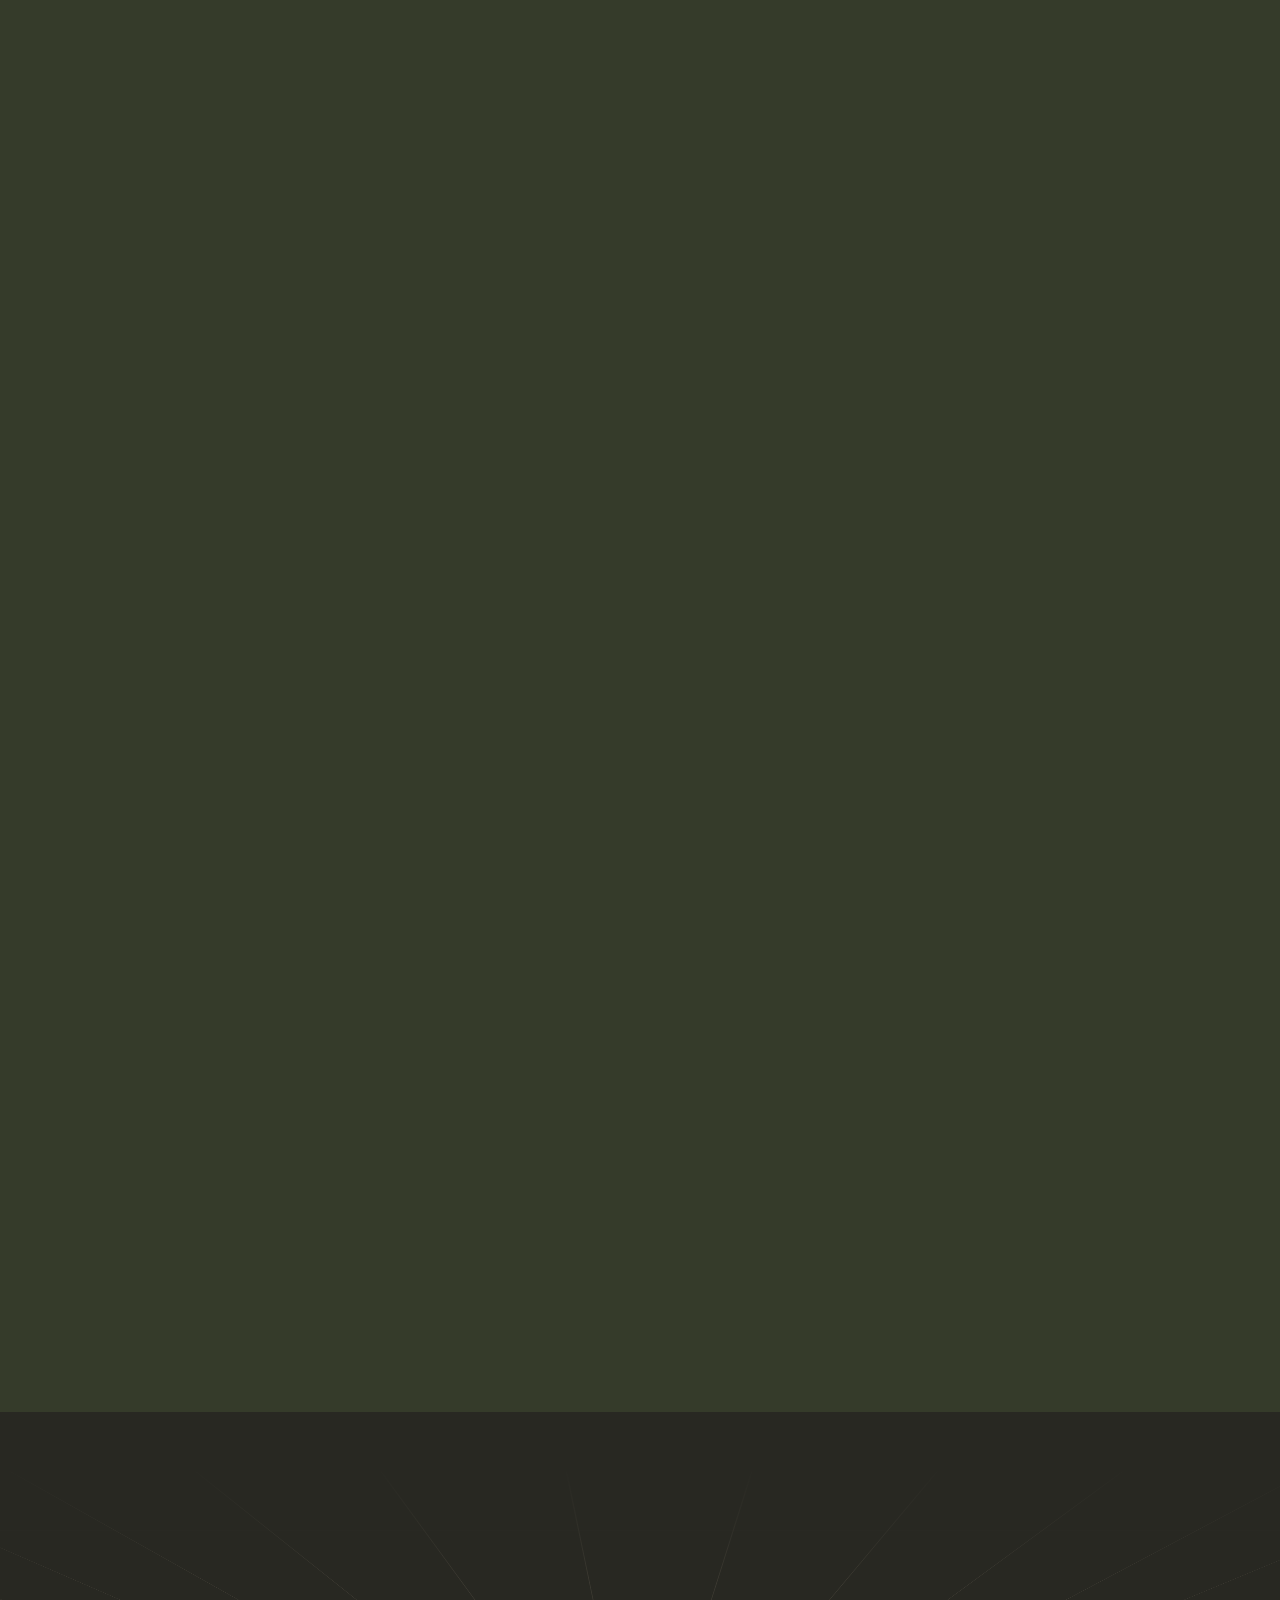
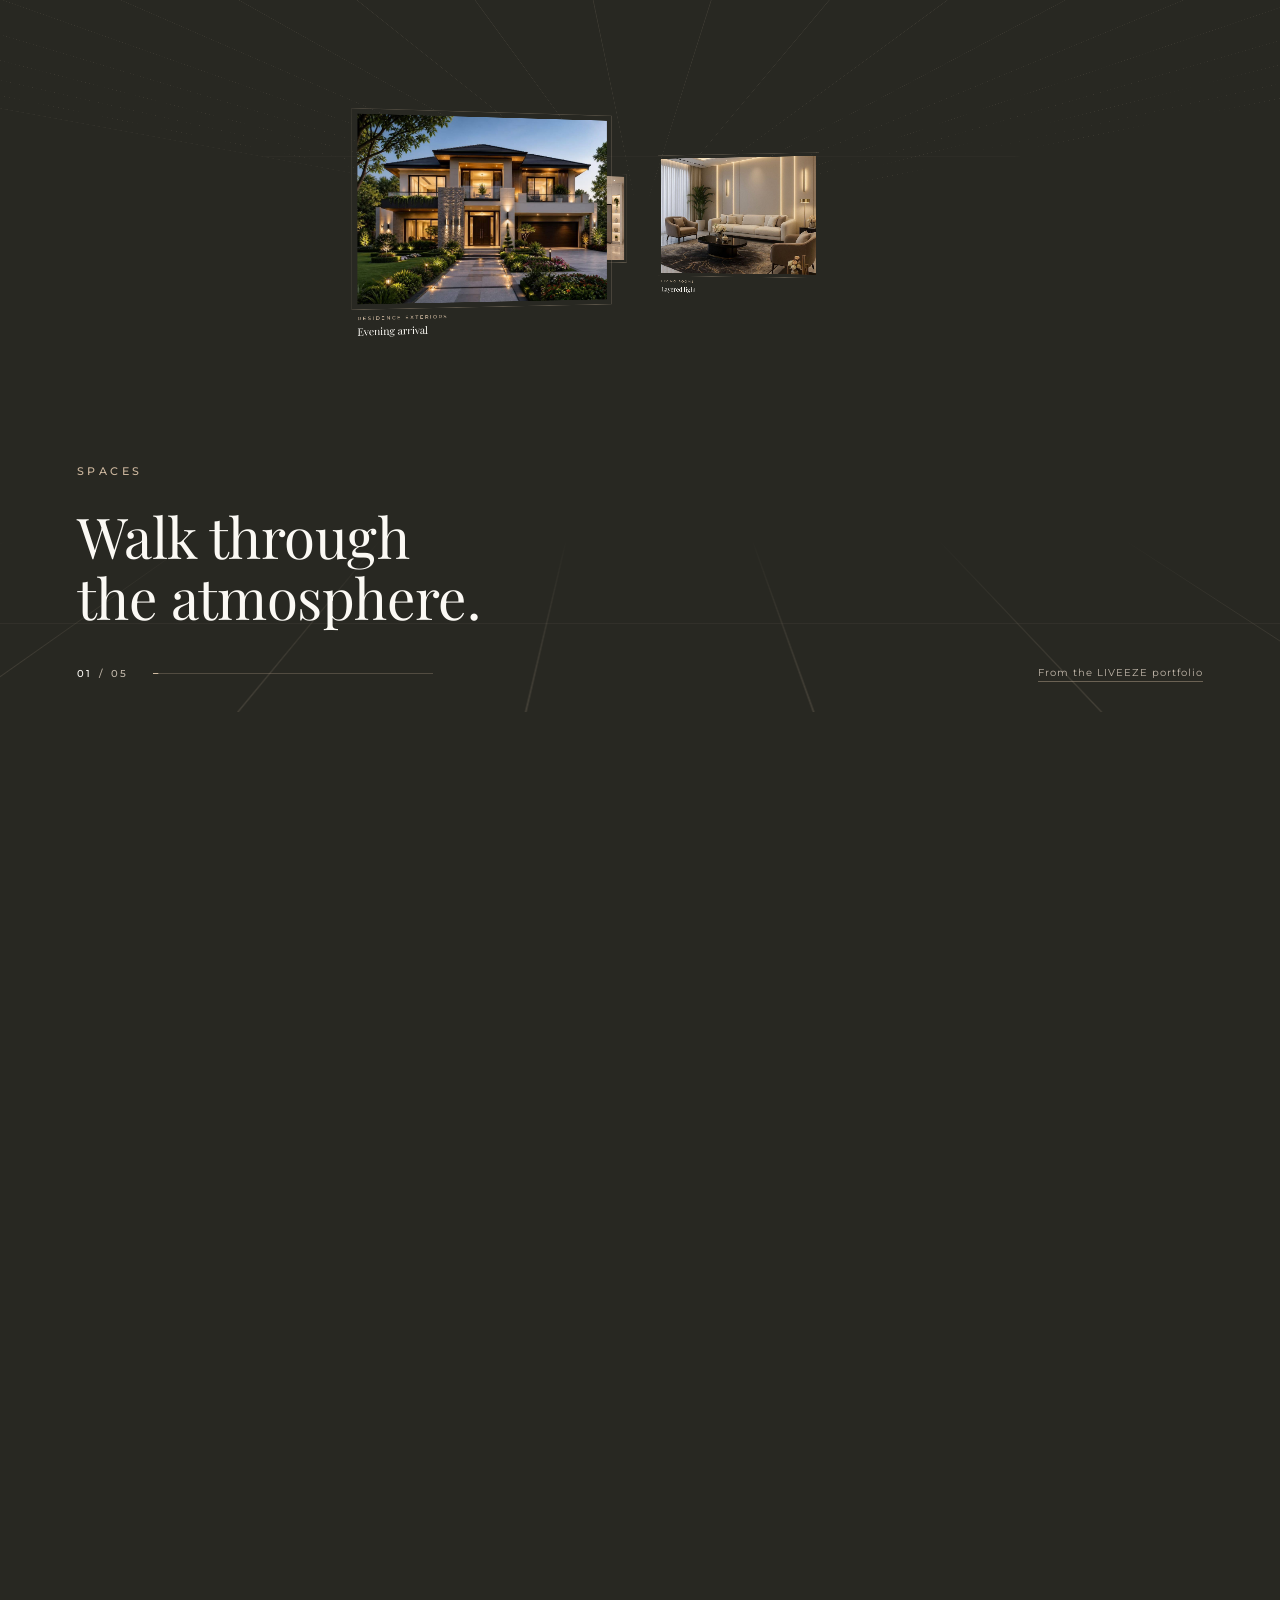
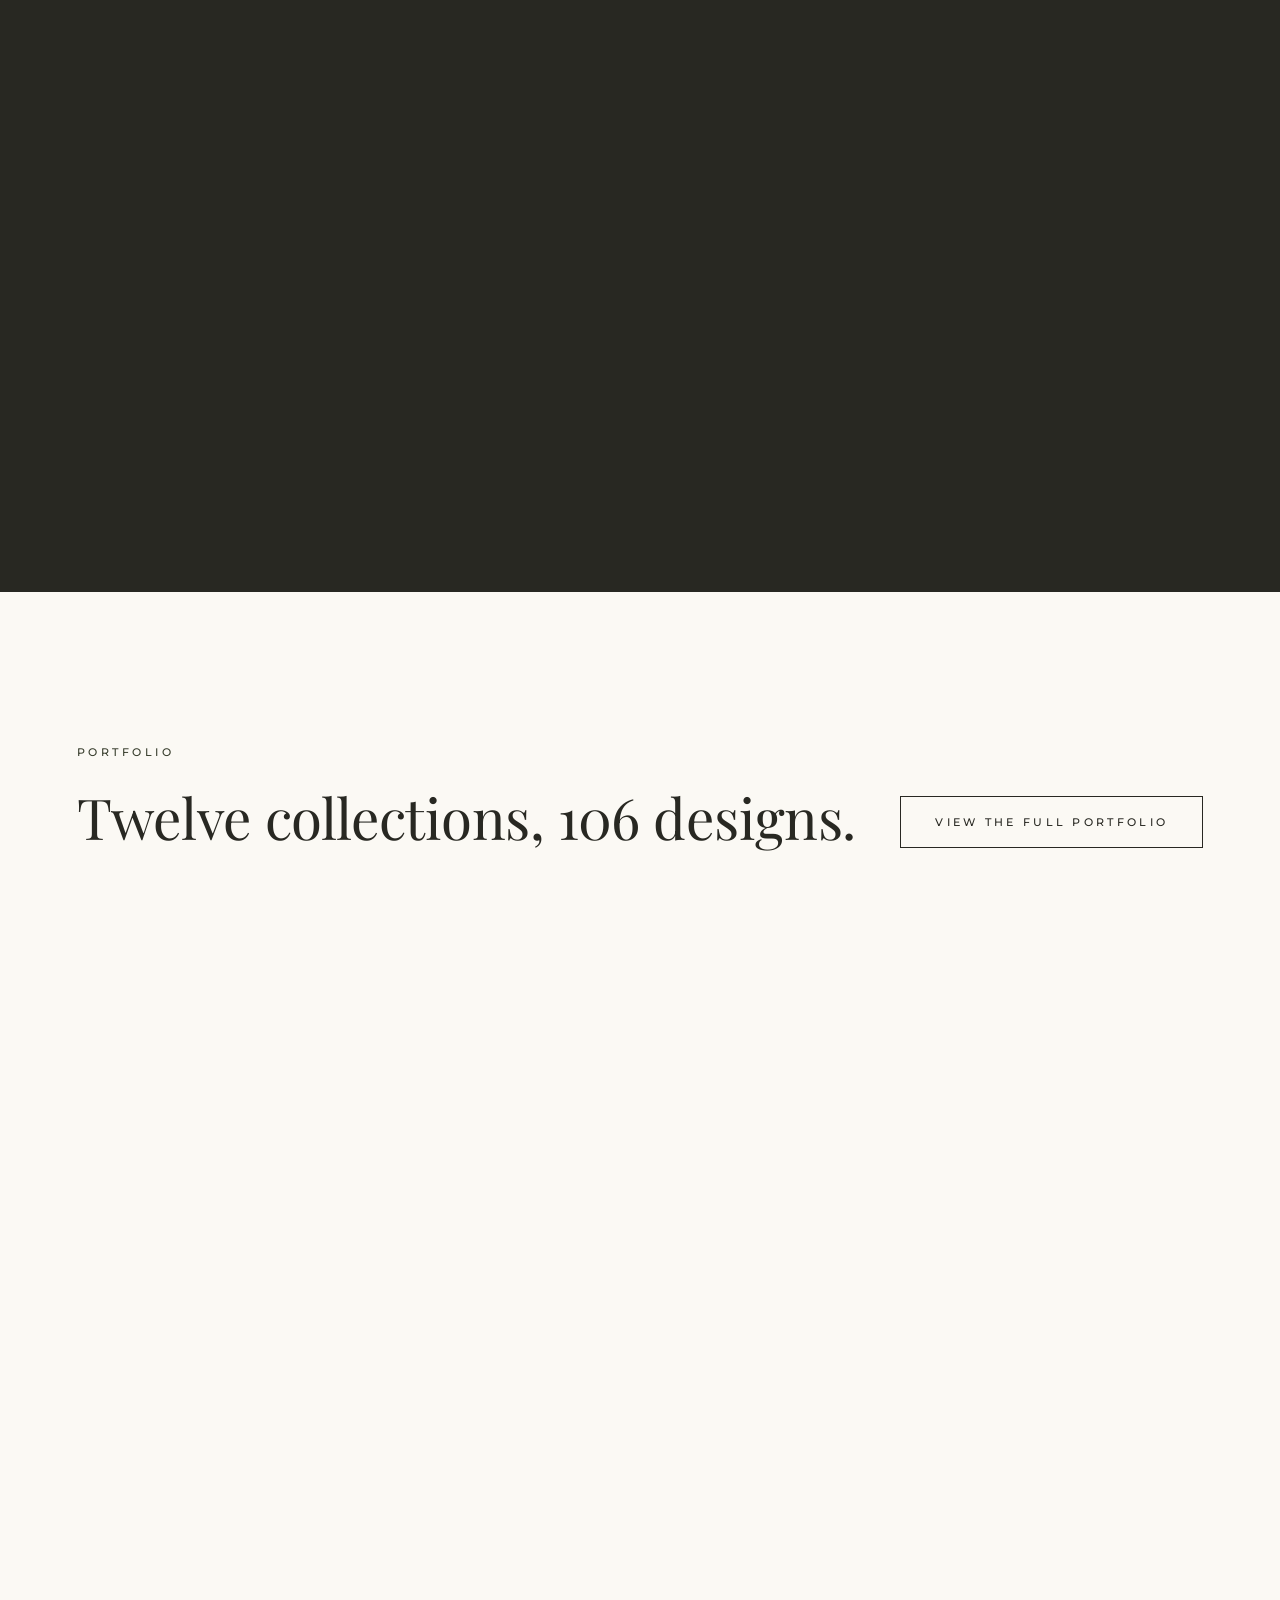
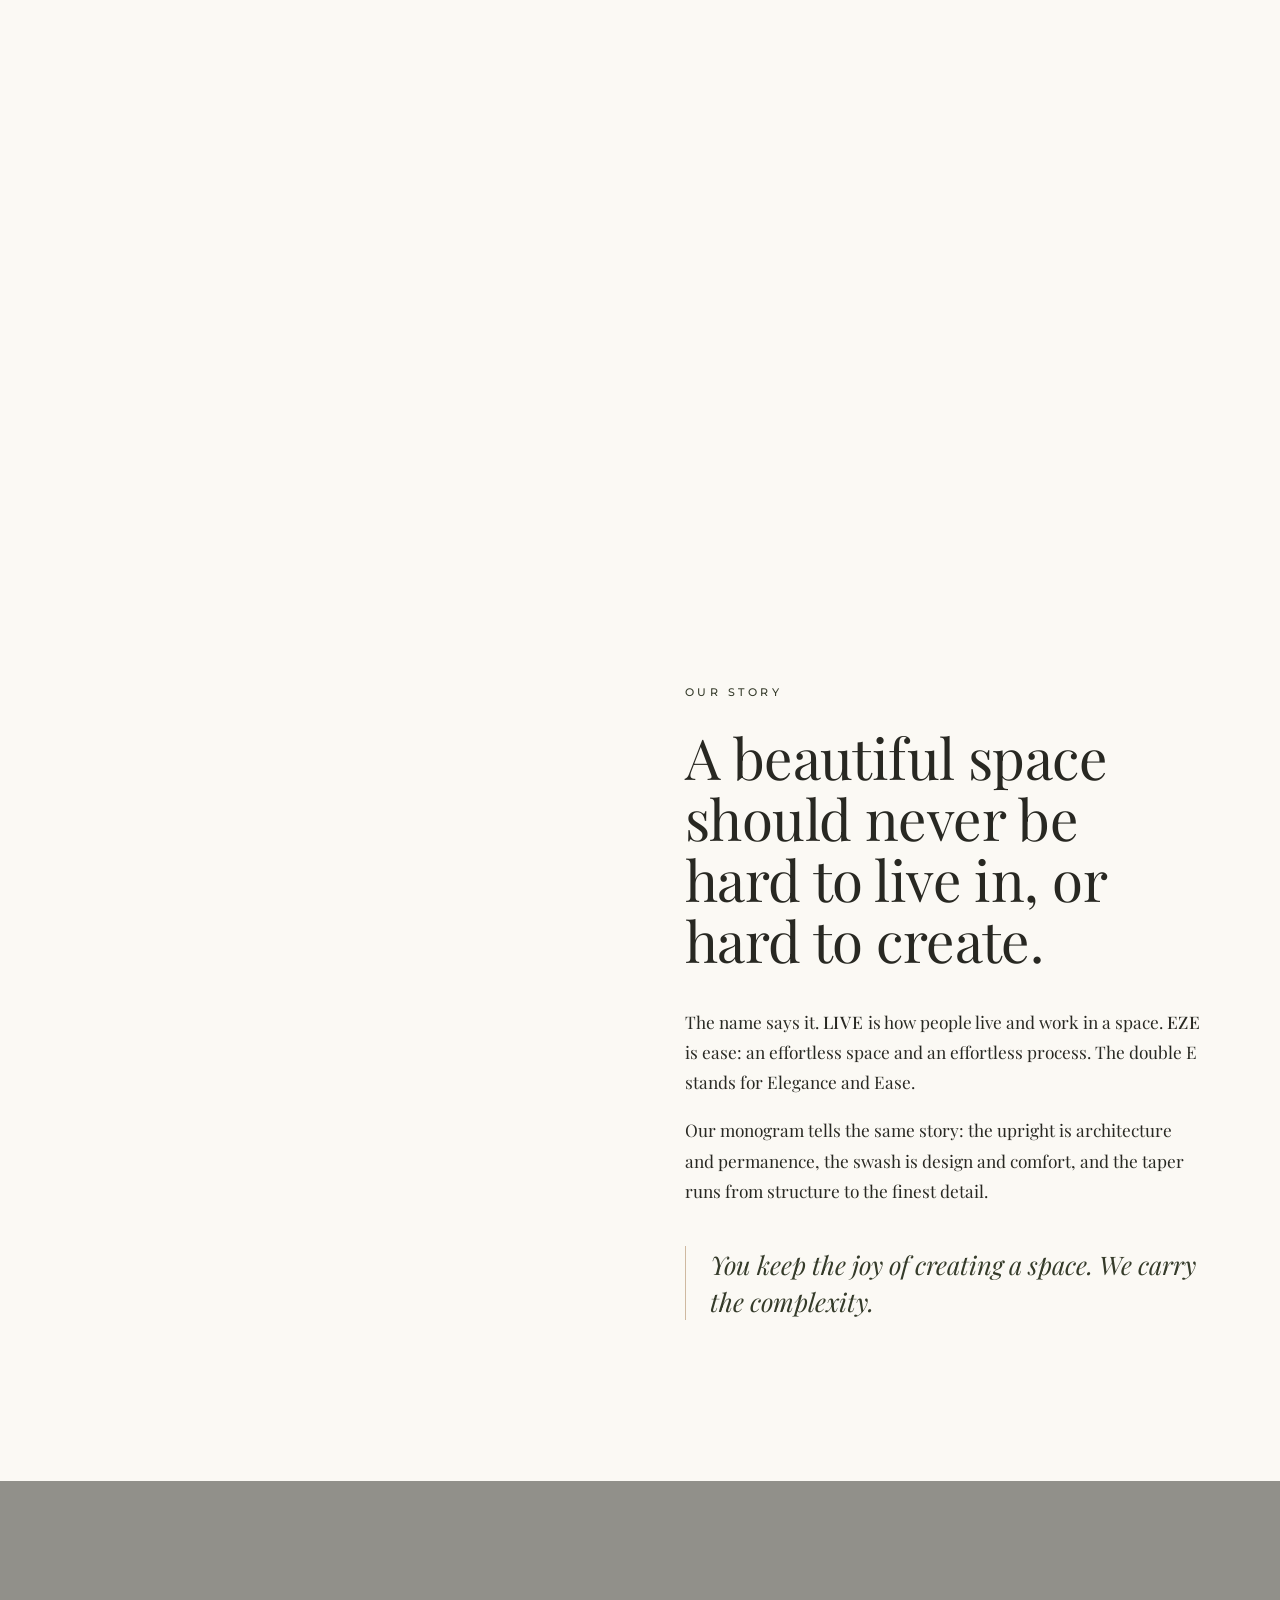
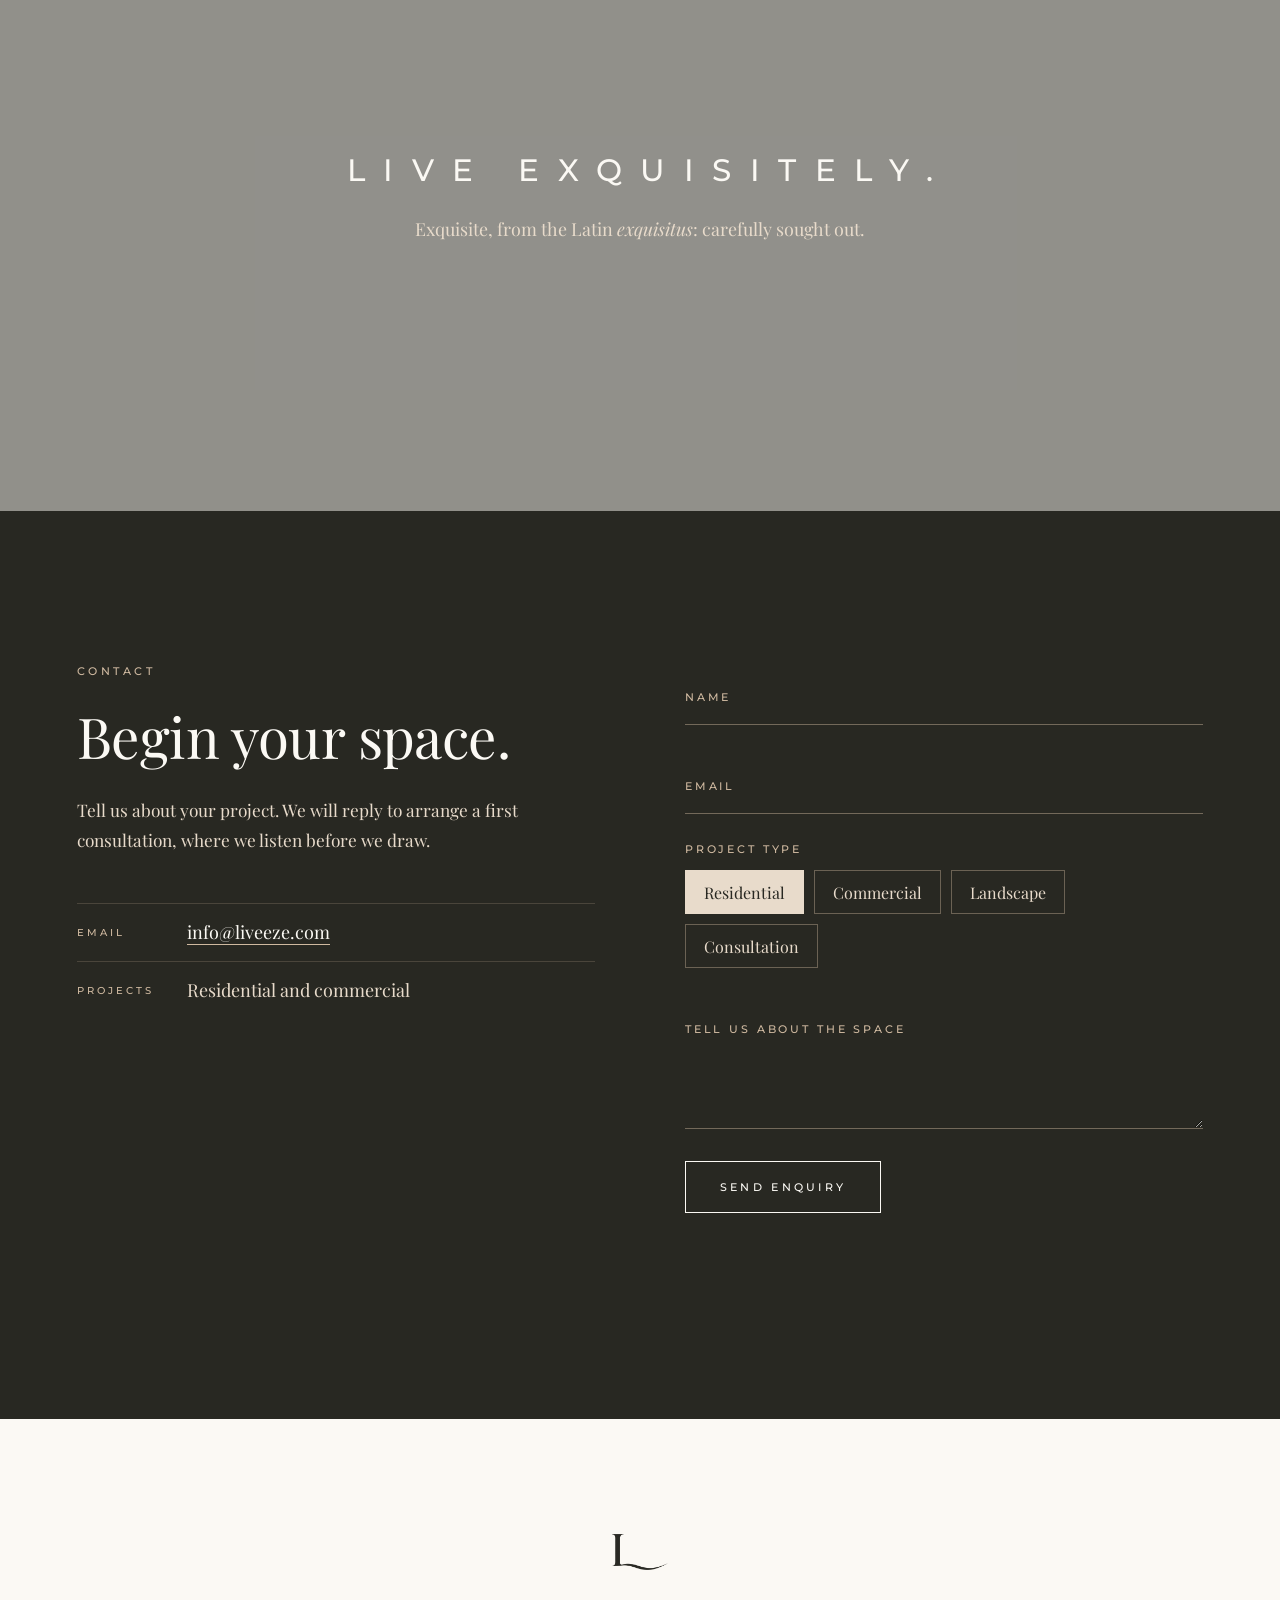
==== commit 0b3a399d: "Portfolio: include all commercial exteriors (106 designs) Co-Authored-By: Claude Opus 5.5 <noreply@a" ====
--- a/website/index.html
+++ b/website/index.html
@@ -204,7 +204,7 @@
   <div class="section-head section-head-row">
     <div>
       <p class="eyebrow">Portfolio</p>
-      <h2 class="h2">Twelve collections, 105 designs.</h2>
+      <h2 class="h2">Twelve collections, 106 designs.</h2>
     </div>
     <a href="/portfolio" class="btn btn-dark">View the full portfolio</a>
   </div>
@@ -214,8 +214,8 @@
       <span class="col-meta"><span class="col-n">01</span><span class="col-name">Residence exteriors</span><span class="col-count">19</span></span>
     </a>
     <a class="col-tile tilt reveal" href="/portfolio#commercial">
-      <span class="col-img wipe"><img src="assets/portfolio/commercial/02-s.jpg" width="760" height="760" alt="" loading="lazy" decoding="async"></span>
-      <span class="col-meta"><span class="col-n">02</span><span class="col-name">Commercial building exteriors</span><span class="col-count">8</span></span>
+      <span class="col-img wipe"><img src="assets/portfolio/commercial/03-s.jpg" width="760" height="760" alt="" loading="lazy" decoding="async"></span>
+      <span class="col-meta"><span class="col-n">02</span><span class="col-name">Commercial building exteriors</span><span class="col-count">9</span></span>
     </a>
     <a class="col-tile tilt reveal" href="/portfolio#hospitality">
       <span class="col-img wipe"><img src="assets/portfolio/hospitality/01-s.jpg" width="760" height="570" alt="" loading="lazy" decoding="async"></span>
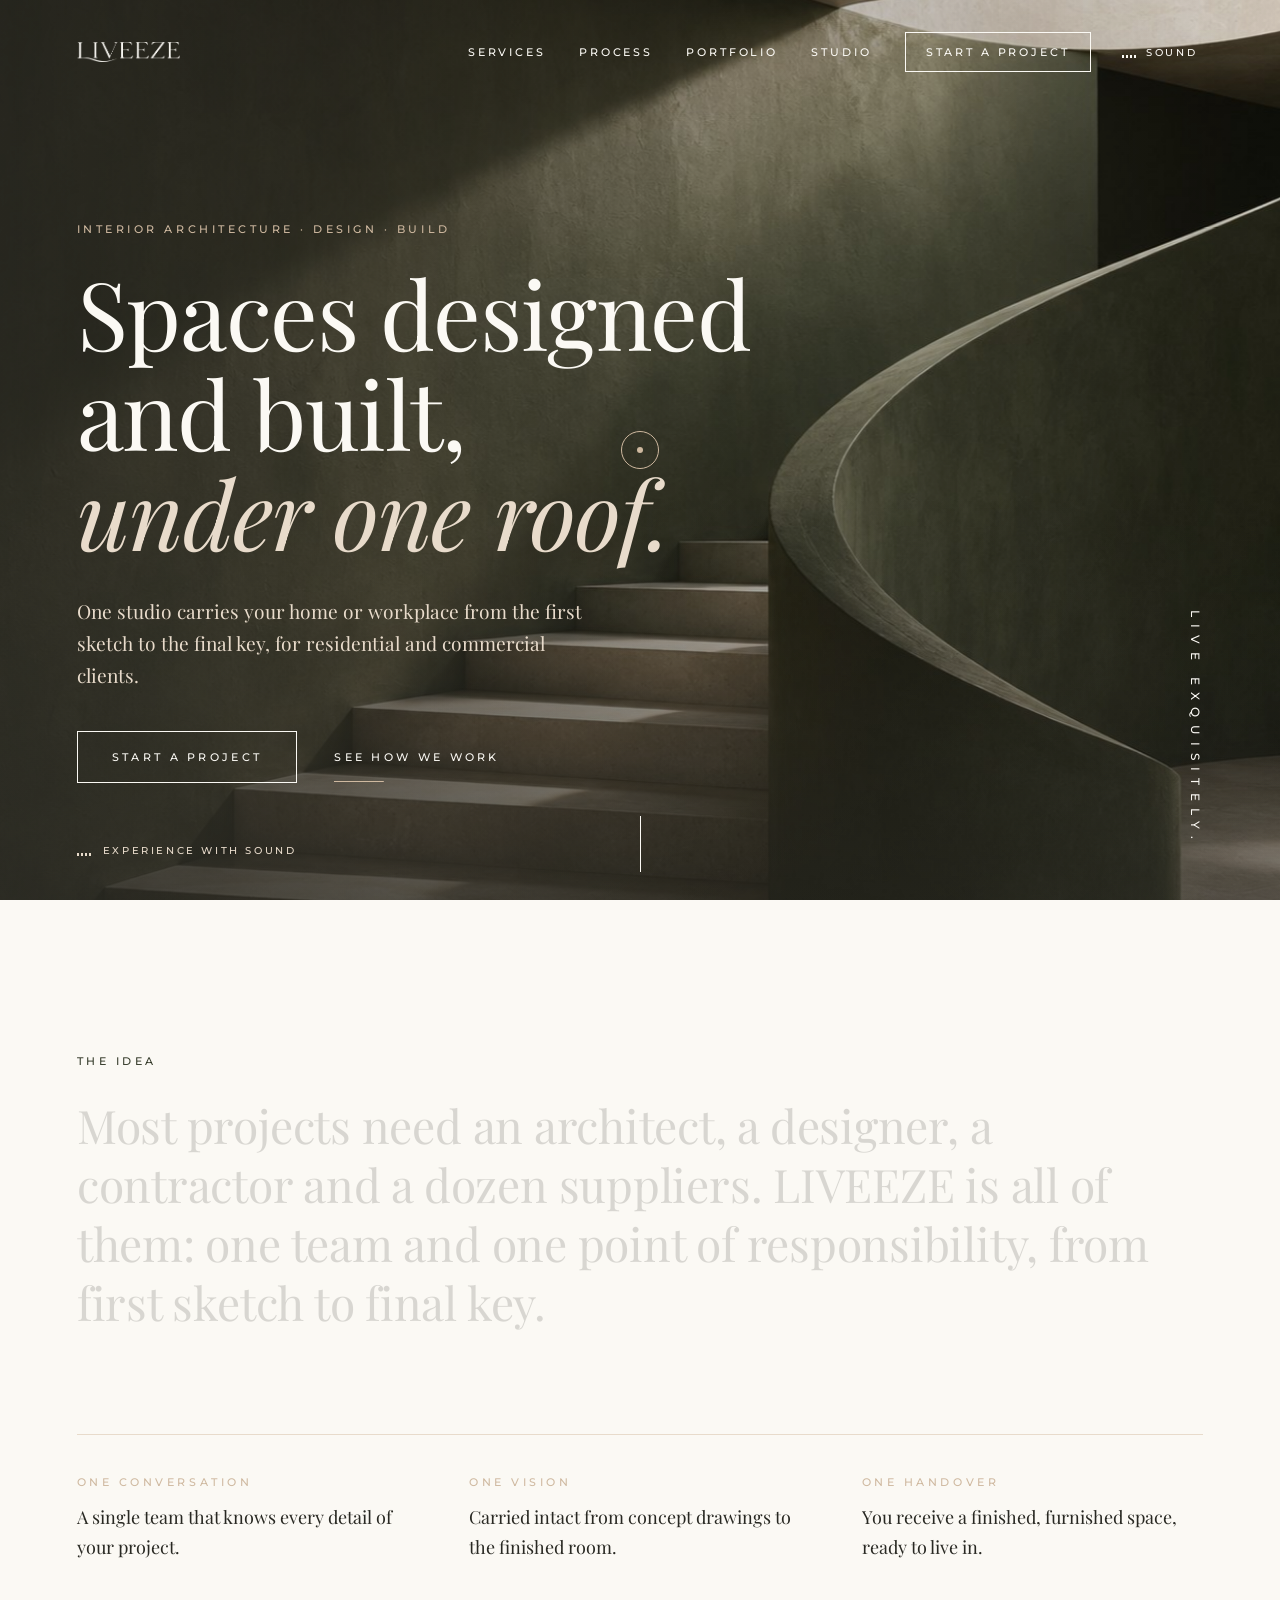
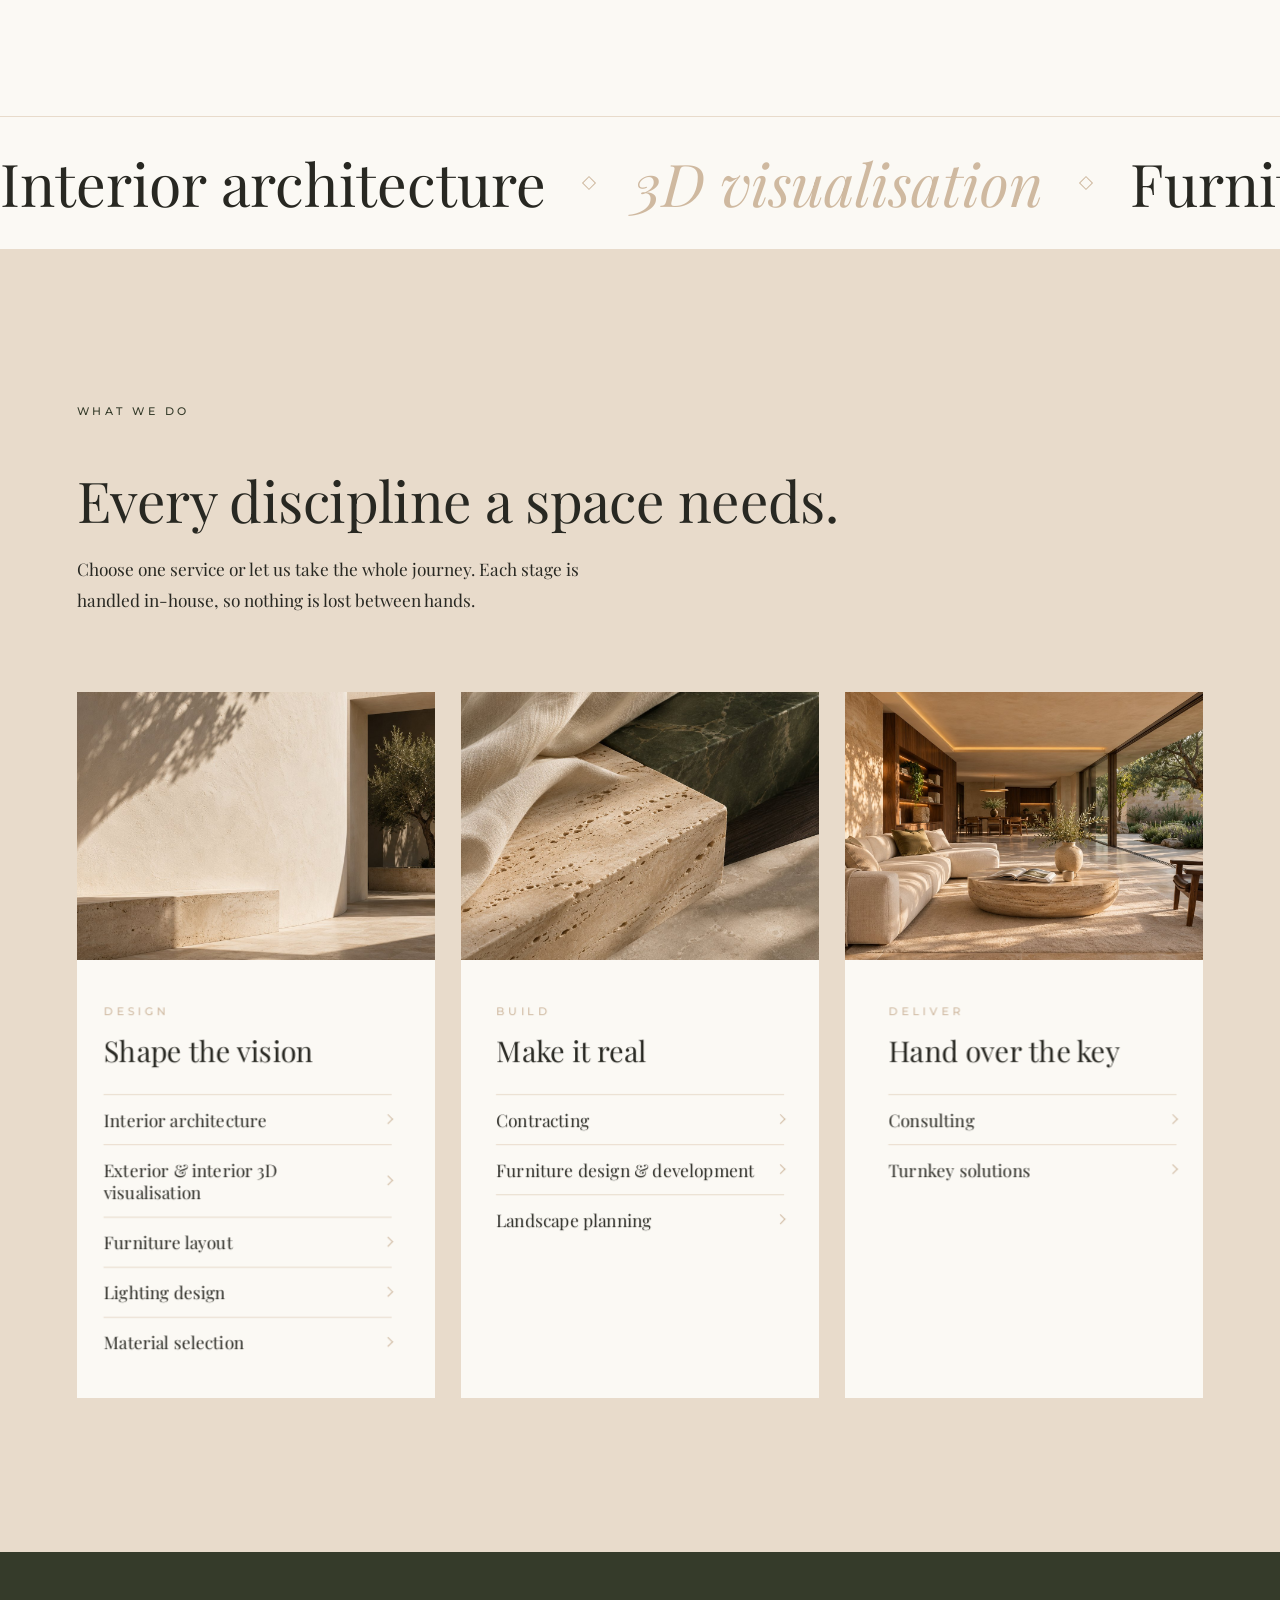
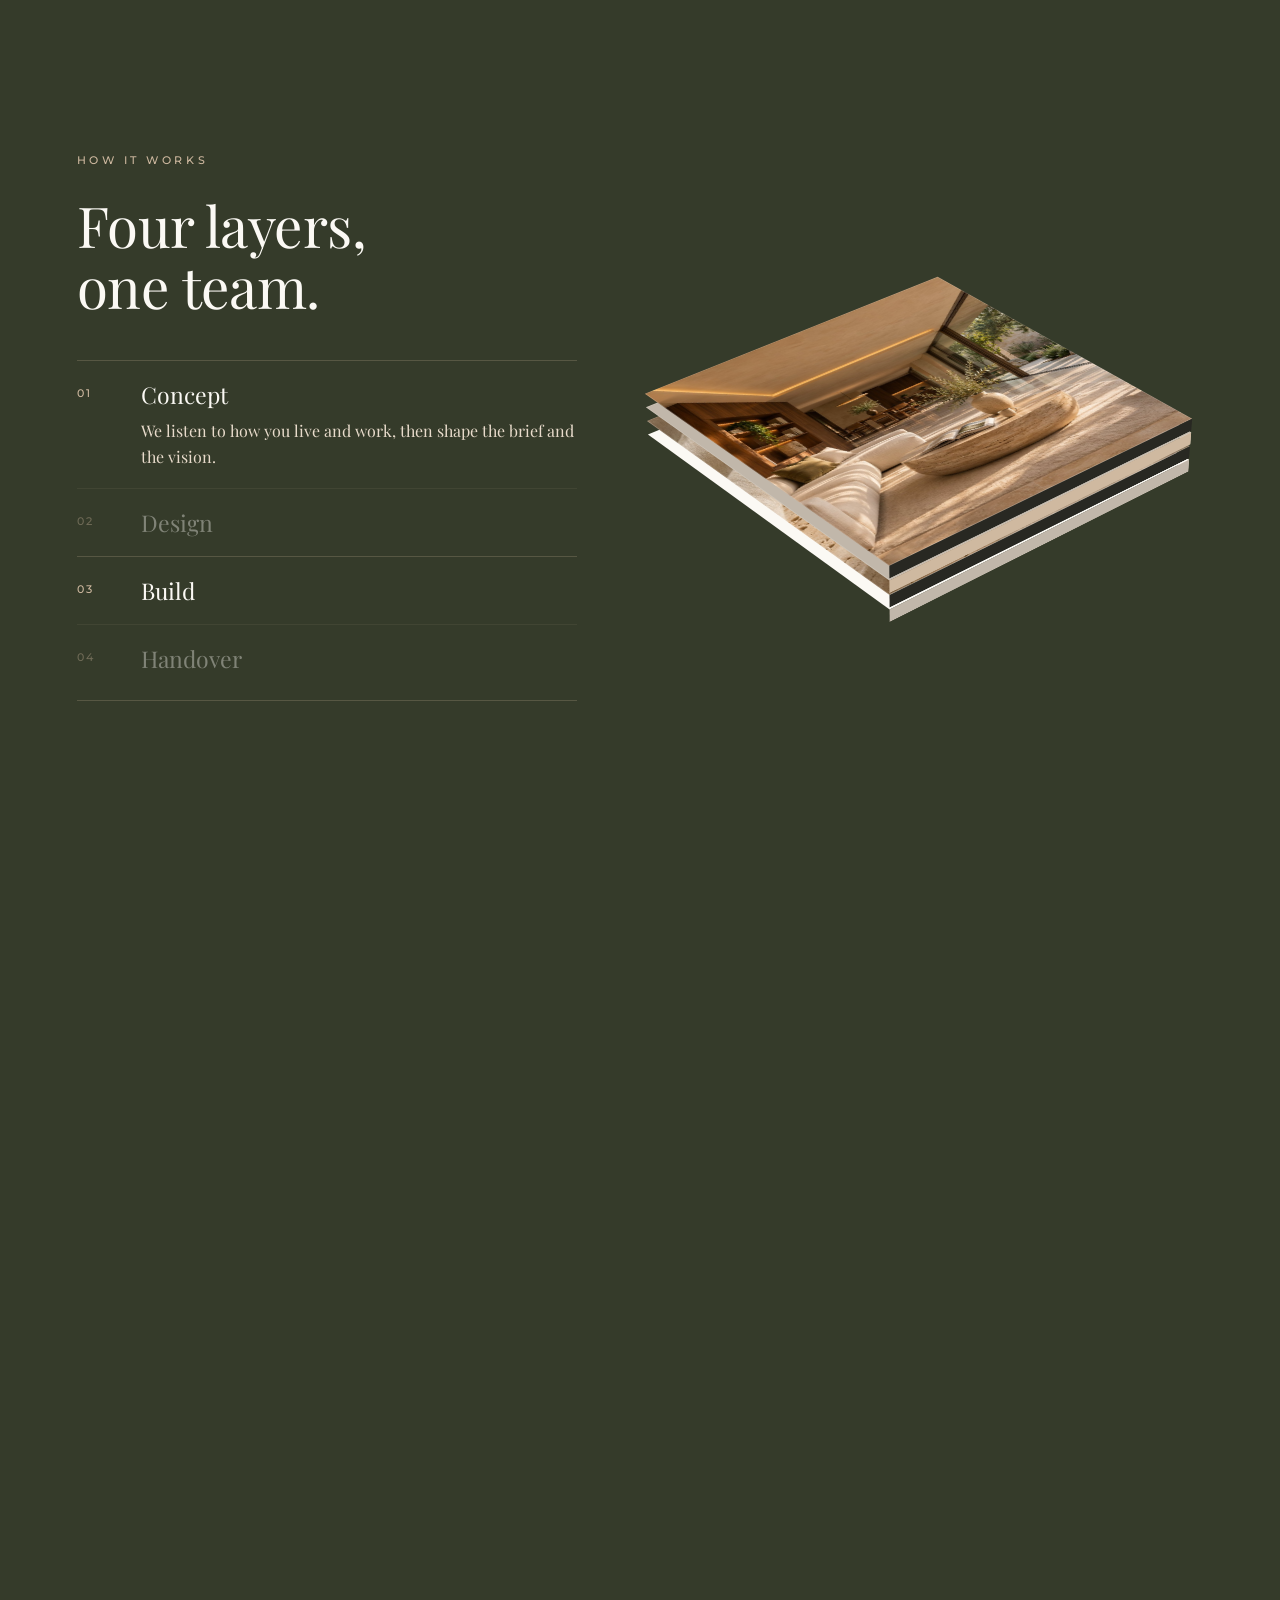
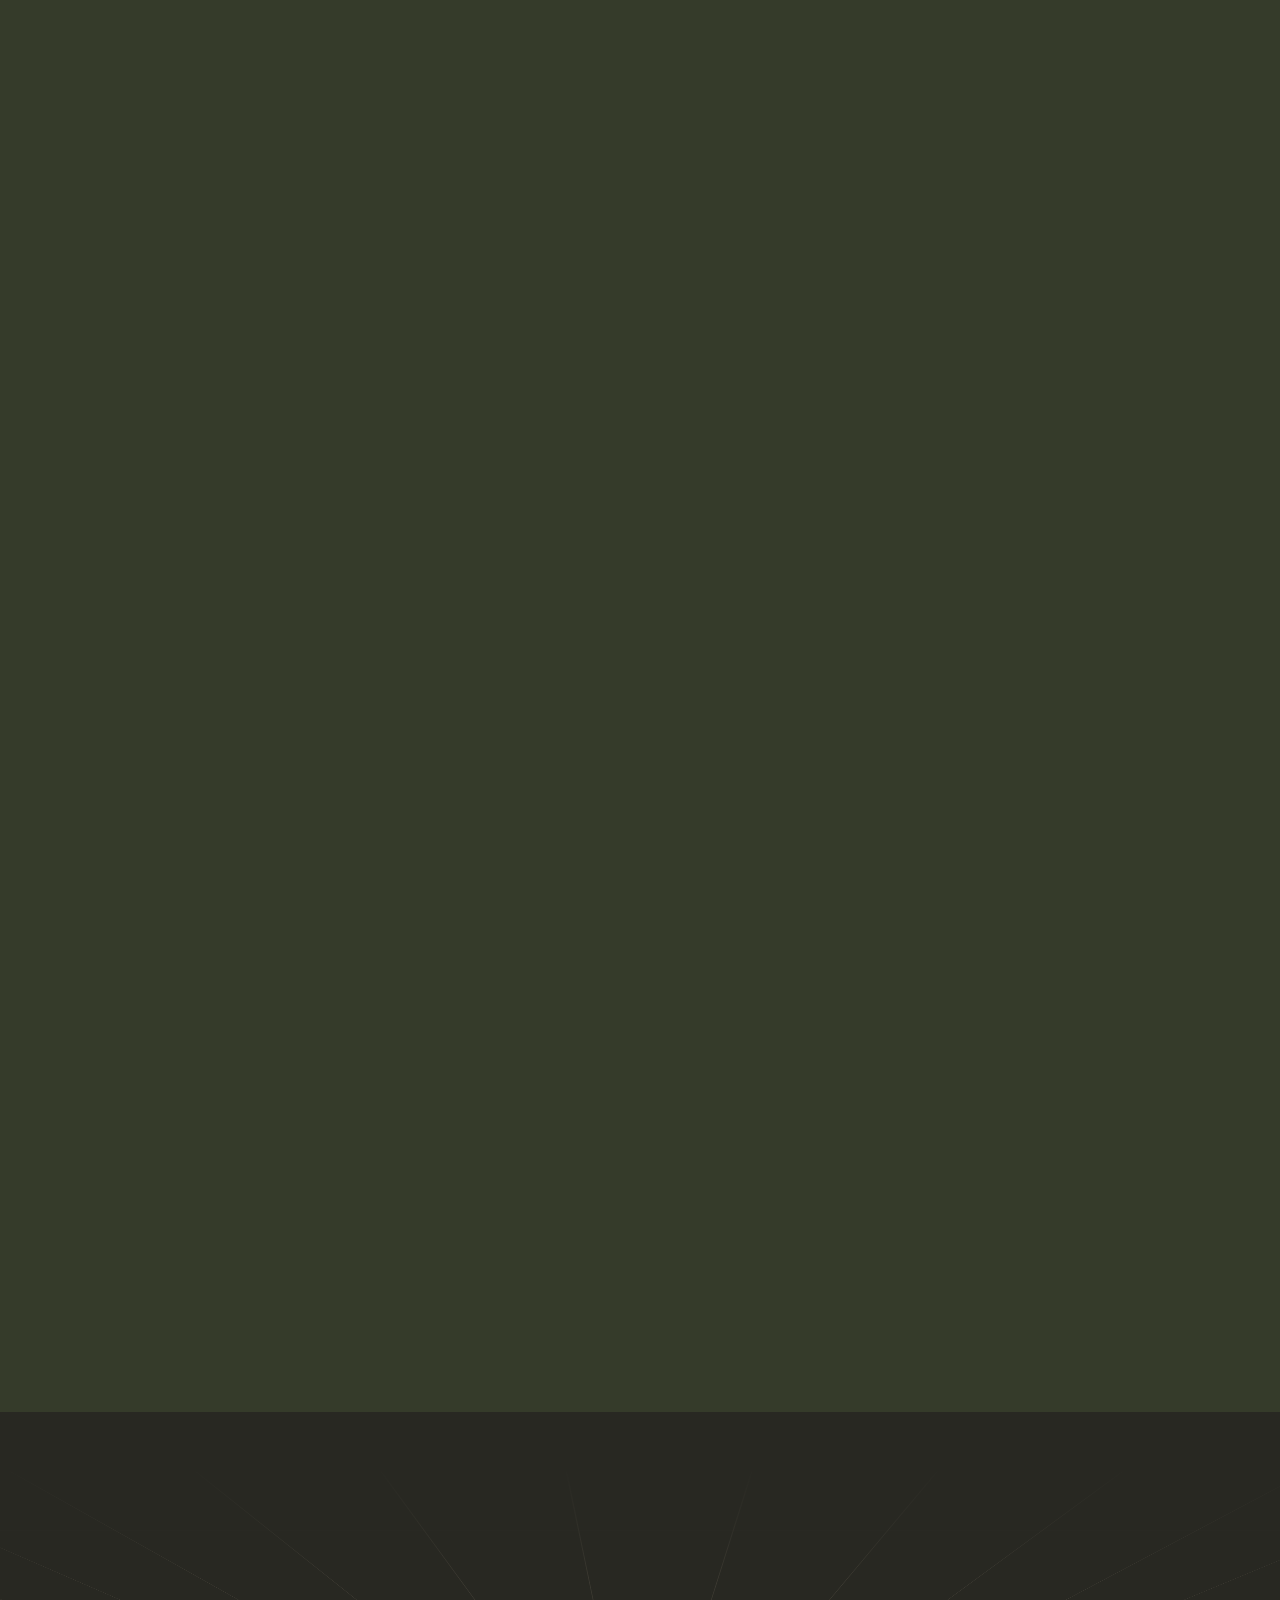
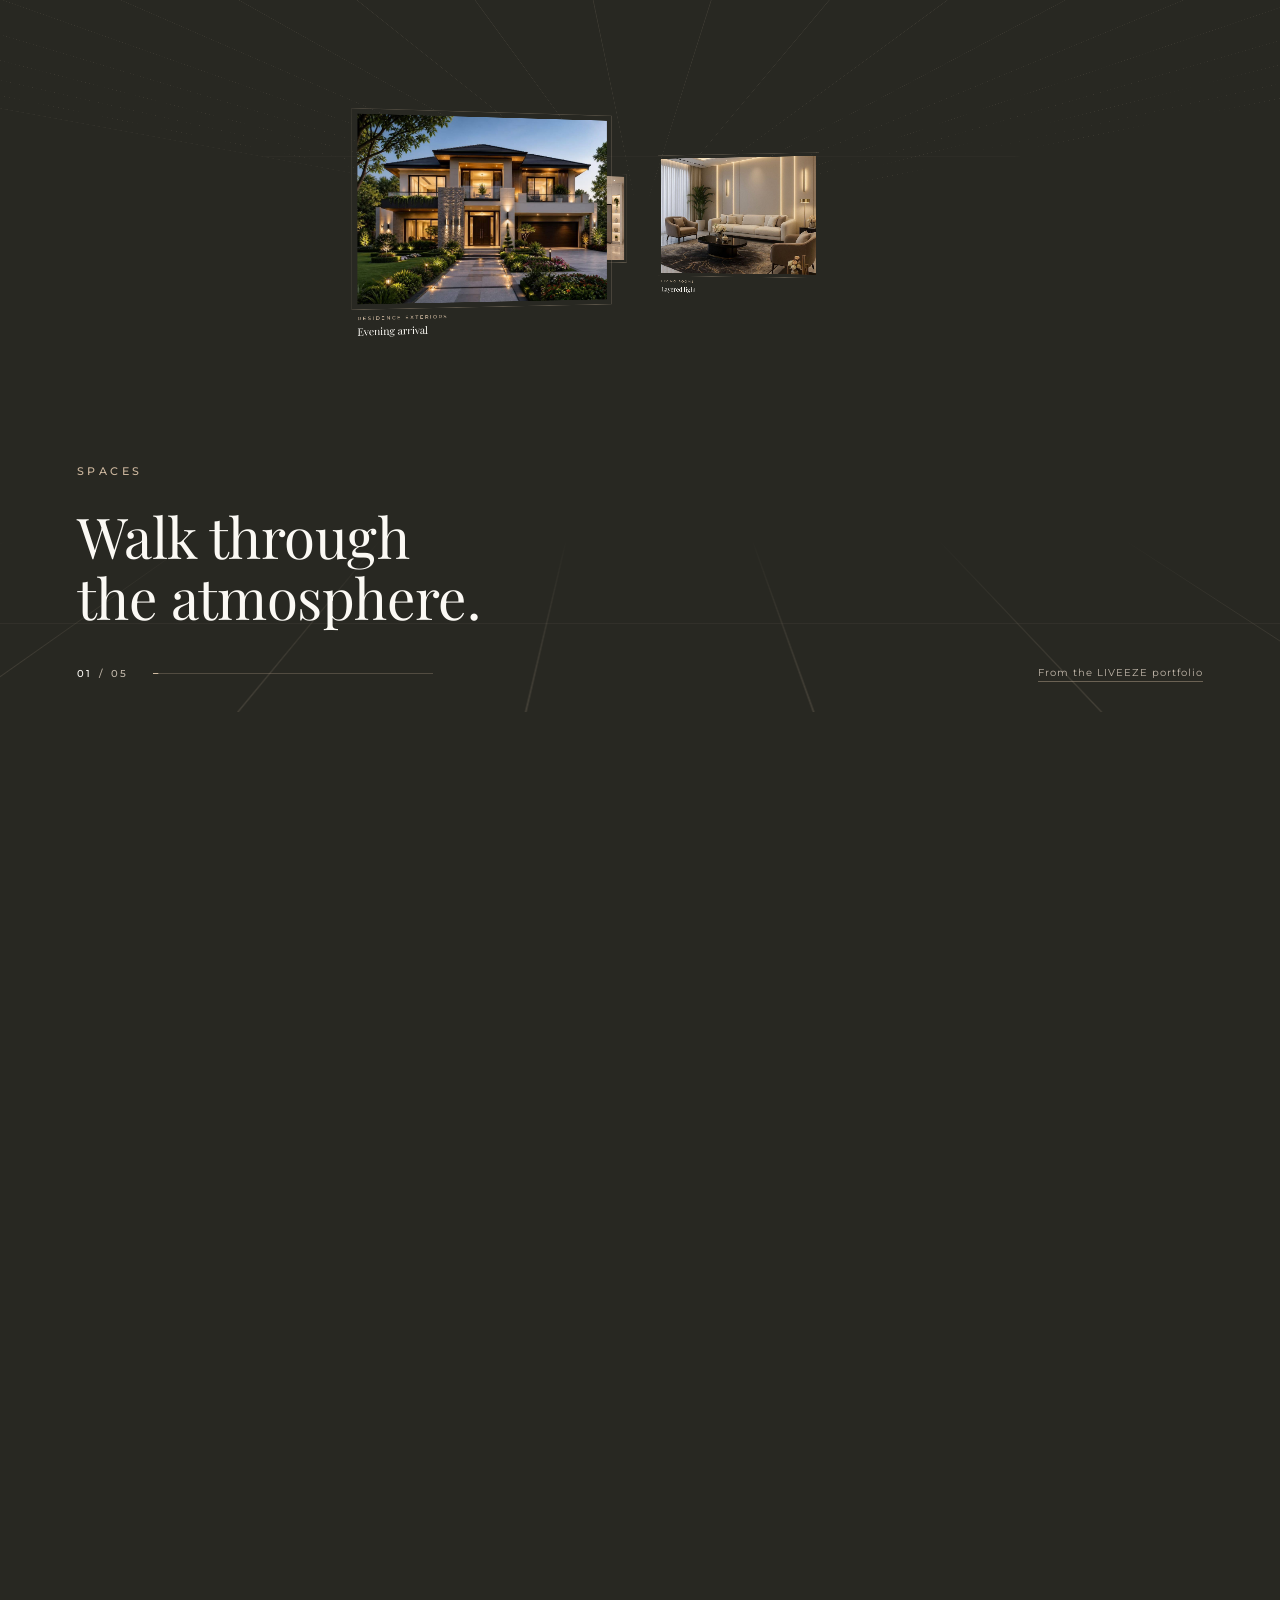
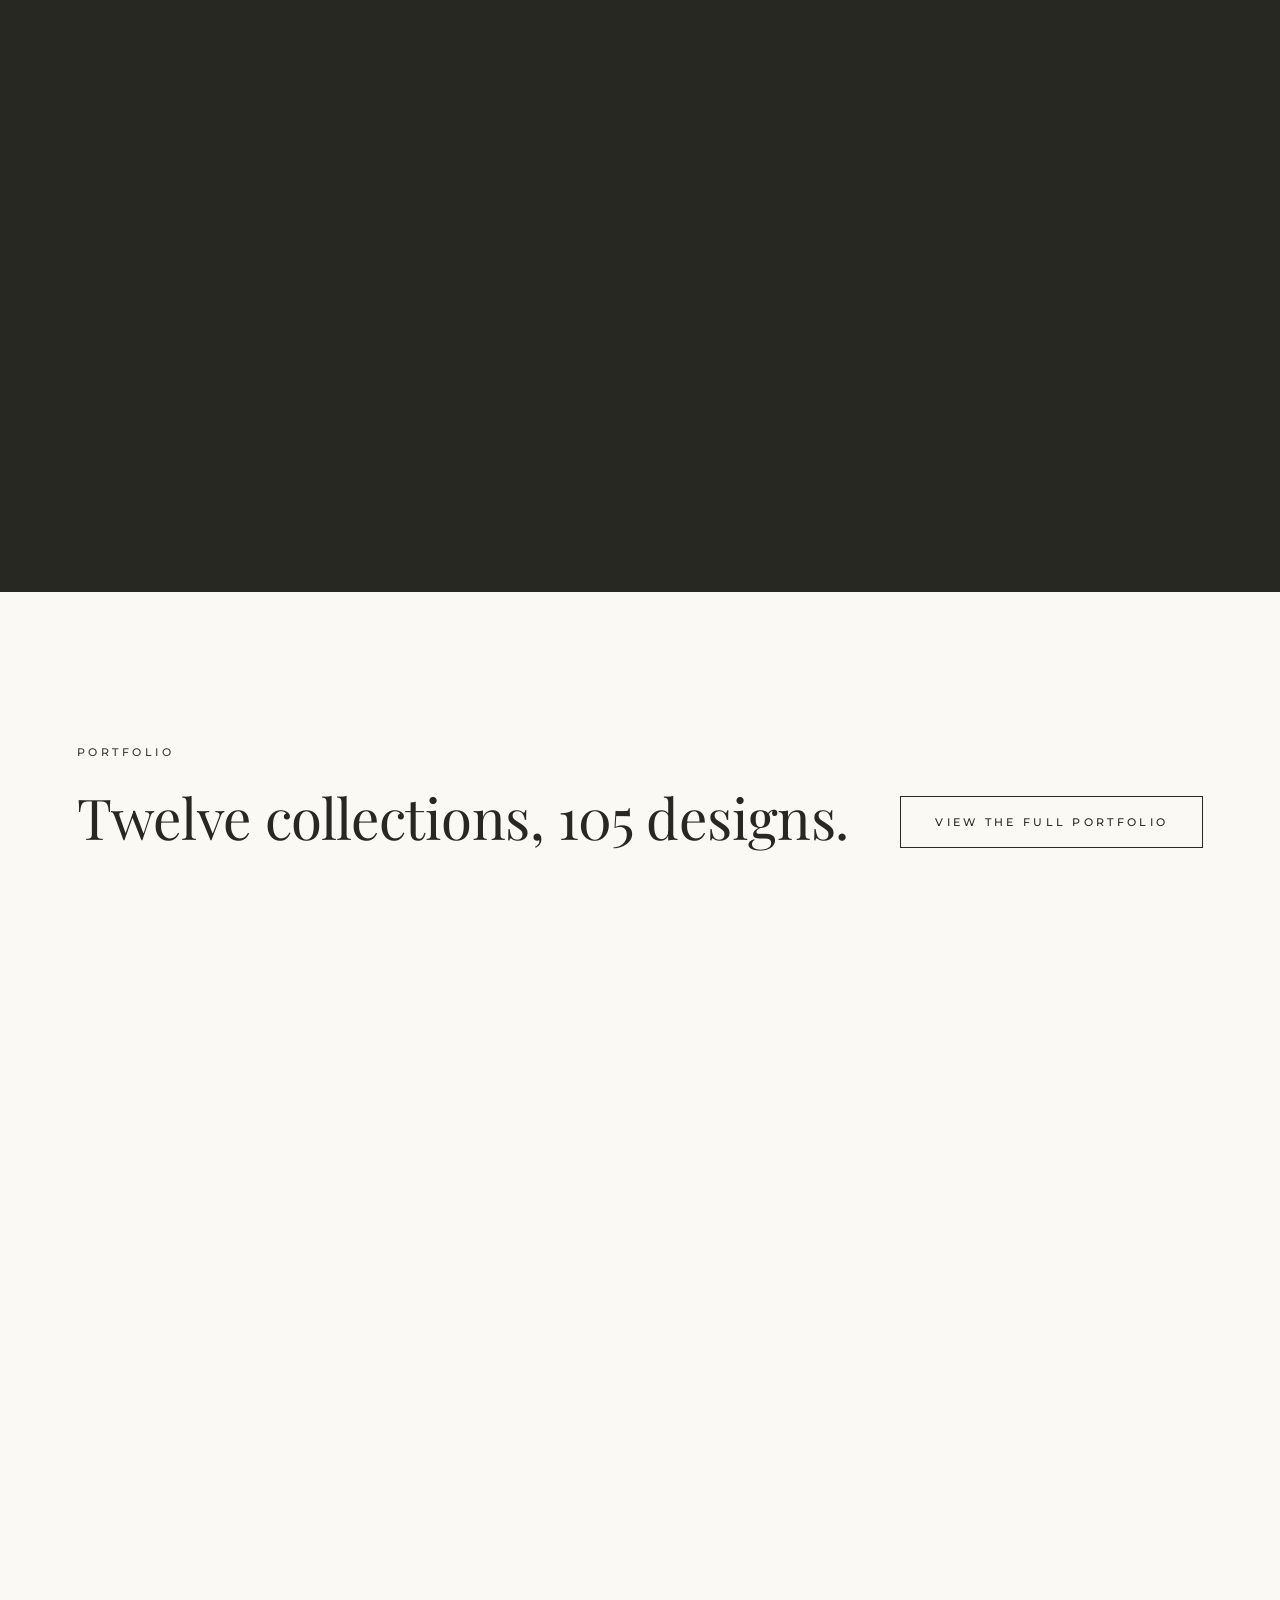
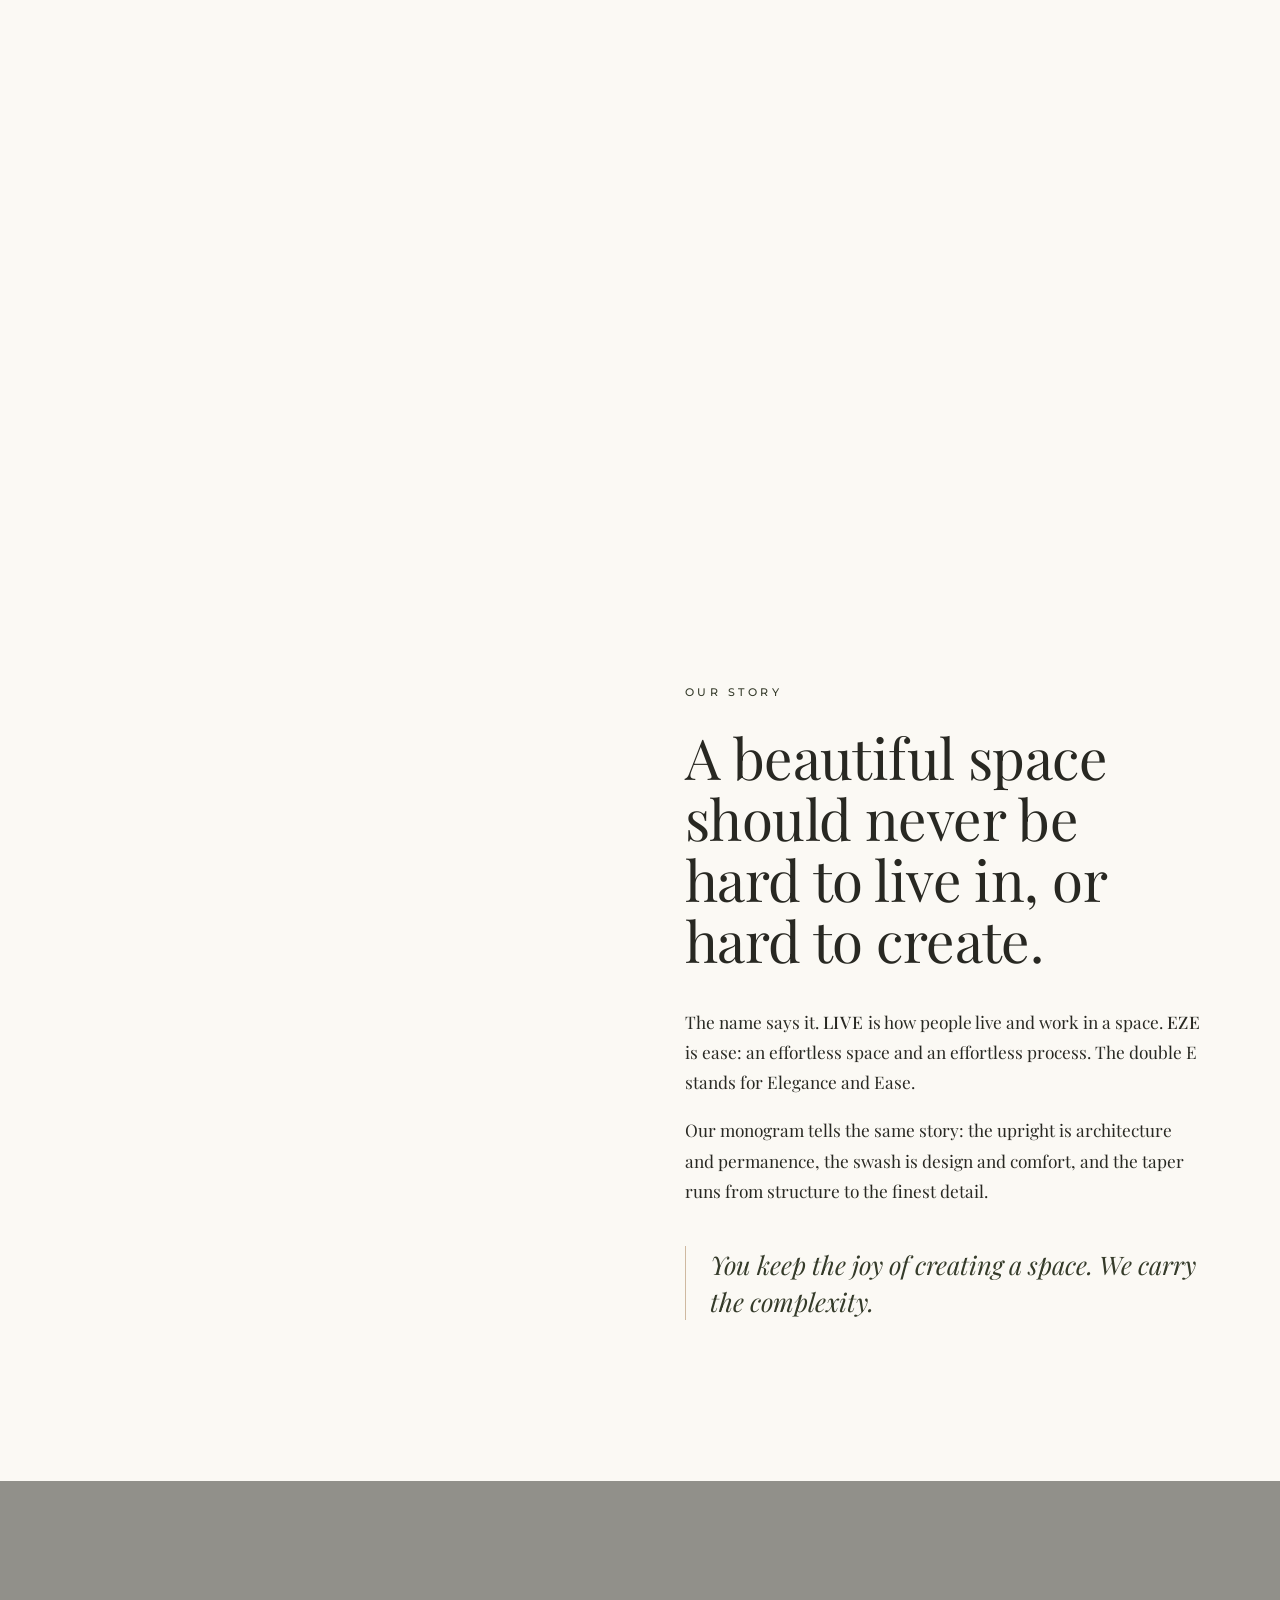
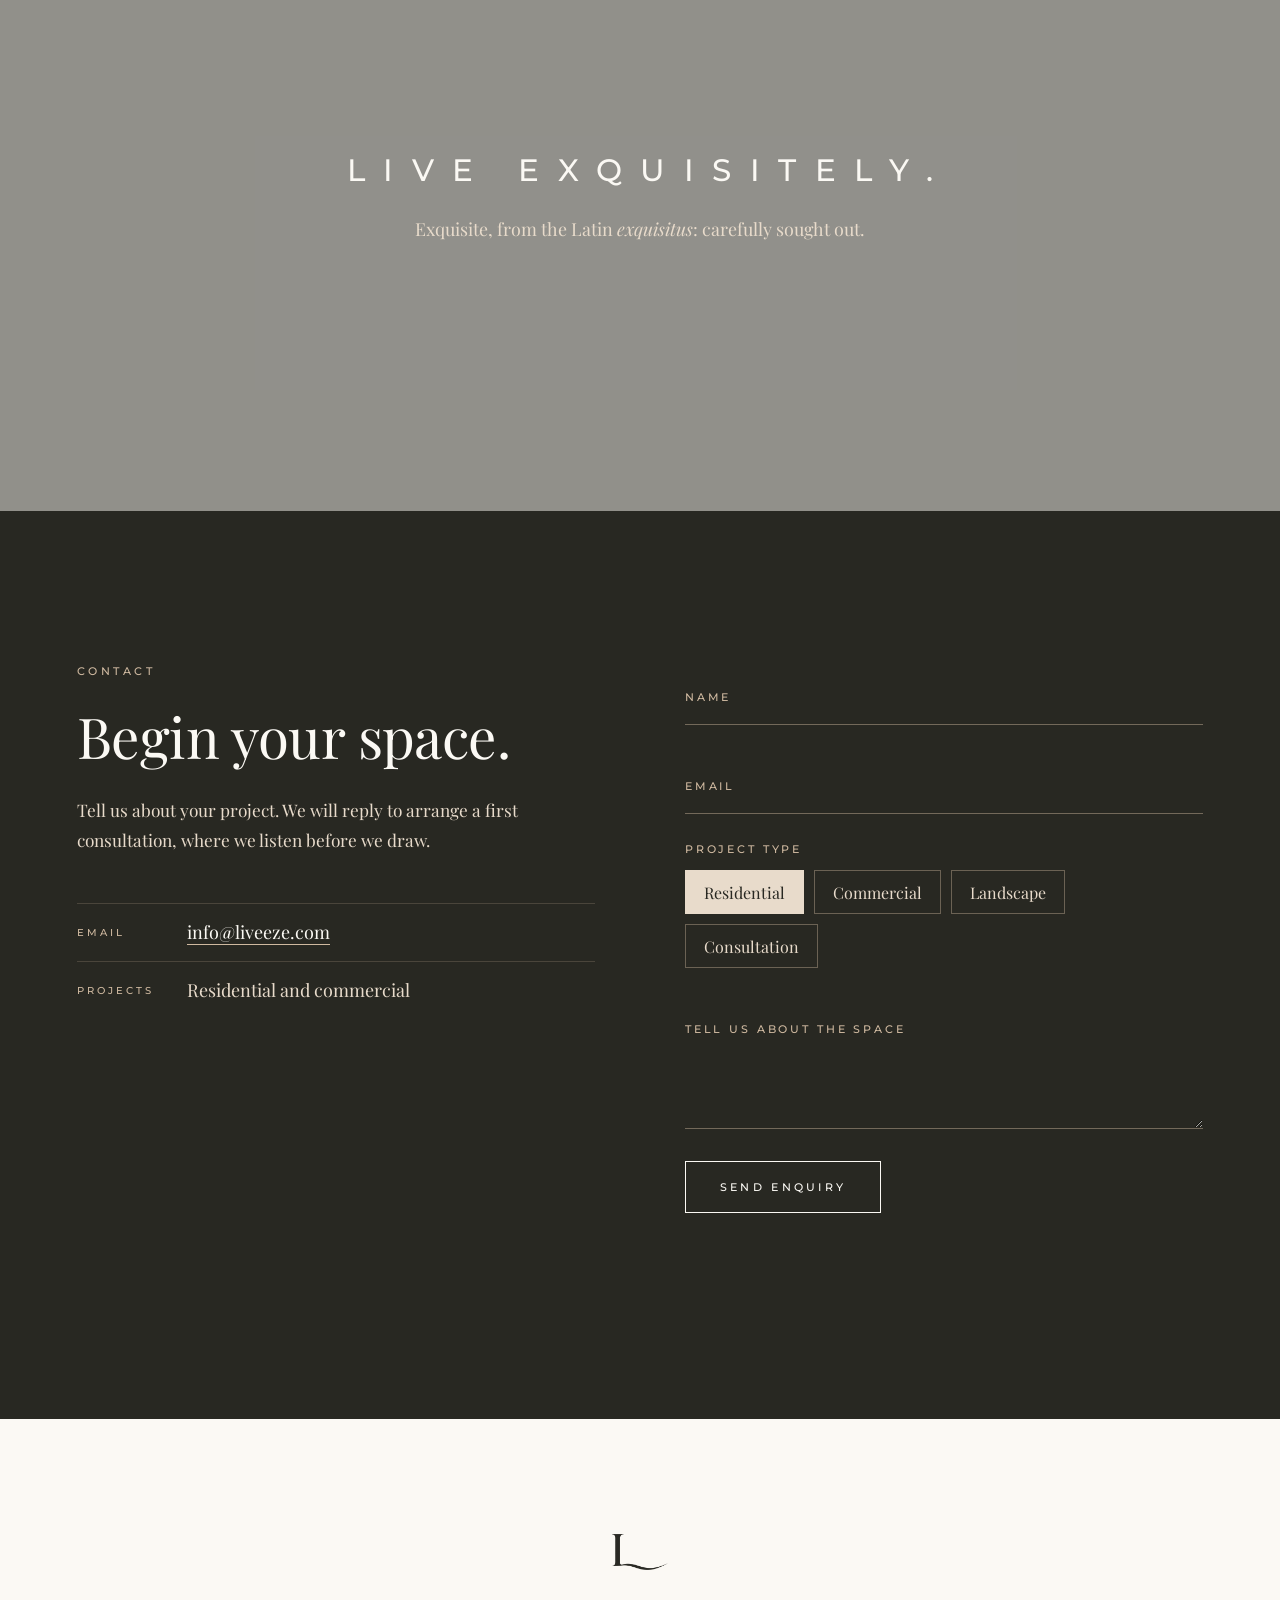
==== commit df6ae4a9: "Portfolio: remove the AeshDecorStudio-watermarked image Co-Authored-By: Claude Opus 5.5 <noreply@ant" ====
--- a/website/index.html
+++ b/website/index.html
@@ -204,7 +204,7 @@
   <div class="section-head section-head-row">
     <div>
       <p class="eyebrow">Portfolio</p>
-      <h2 class="h2">Twelve collections, 106 designs.</h2>
+      <h2 class="h2">Twelve collections, 105 designs.</h2>
     </div>
     <a href="/portfolio" class="btn btn-dark">View the full portfolio</a>
   </div>
@@ -214,8 +214,8 @@
       <span class="col-meta"><span class="col-n">01</span><span class="col-name">Residence exteriors</span><span class="col-count">19</span></span>
     </a>
     <a class="col-tile tilt reveal" href="/portfolio#commercial">
-      <span class="col-img wipe"><img src="assets/portfolio/commercial/03-s.jpg" width="760" height="760" alt="" loading="lazy" decoding="async"></span>
-      <span class="col-meta"><span class="col-n">02</span><span class="col-name">Commercial building exteriors</span><span class="col-count">9</span></span>
+      <span class="col-img wipe"><img src="assets/portfolio/commercial/02-s.jpg" width="760" height="760" alt="" loading="lazy" decoding="async"></span>
+      <span class="col-meta"><span class="col-n">02</span><span class="col-name">Commercial building exteriors</span><span class="col-count">8</span></span>
     </a>
     <a class="col-tile tilt reveal" href="/portfolio#hospitality">
       <span class="col-img wipe"><img src="assets/portfolio/hospitality/01-s.jpg" width="760" height="570" alt="" loading="lazy" decoding="async"></span>
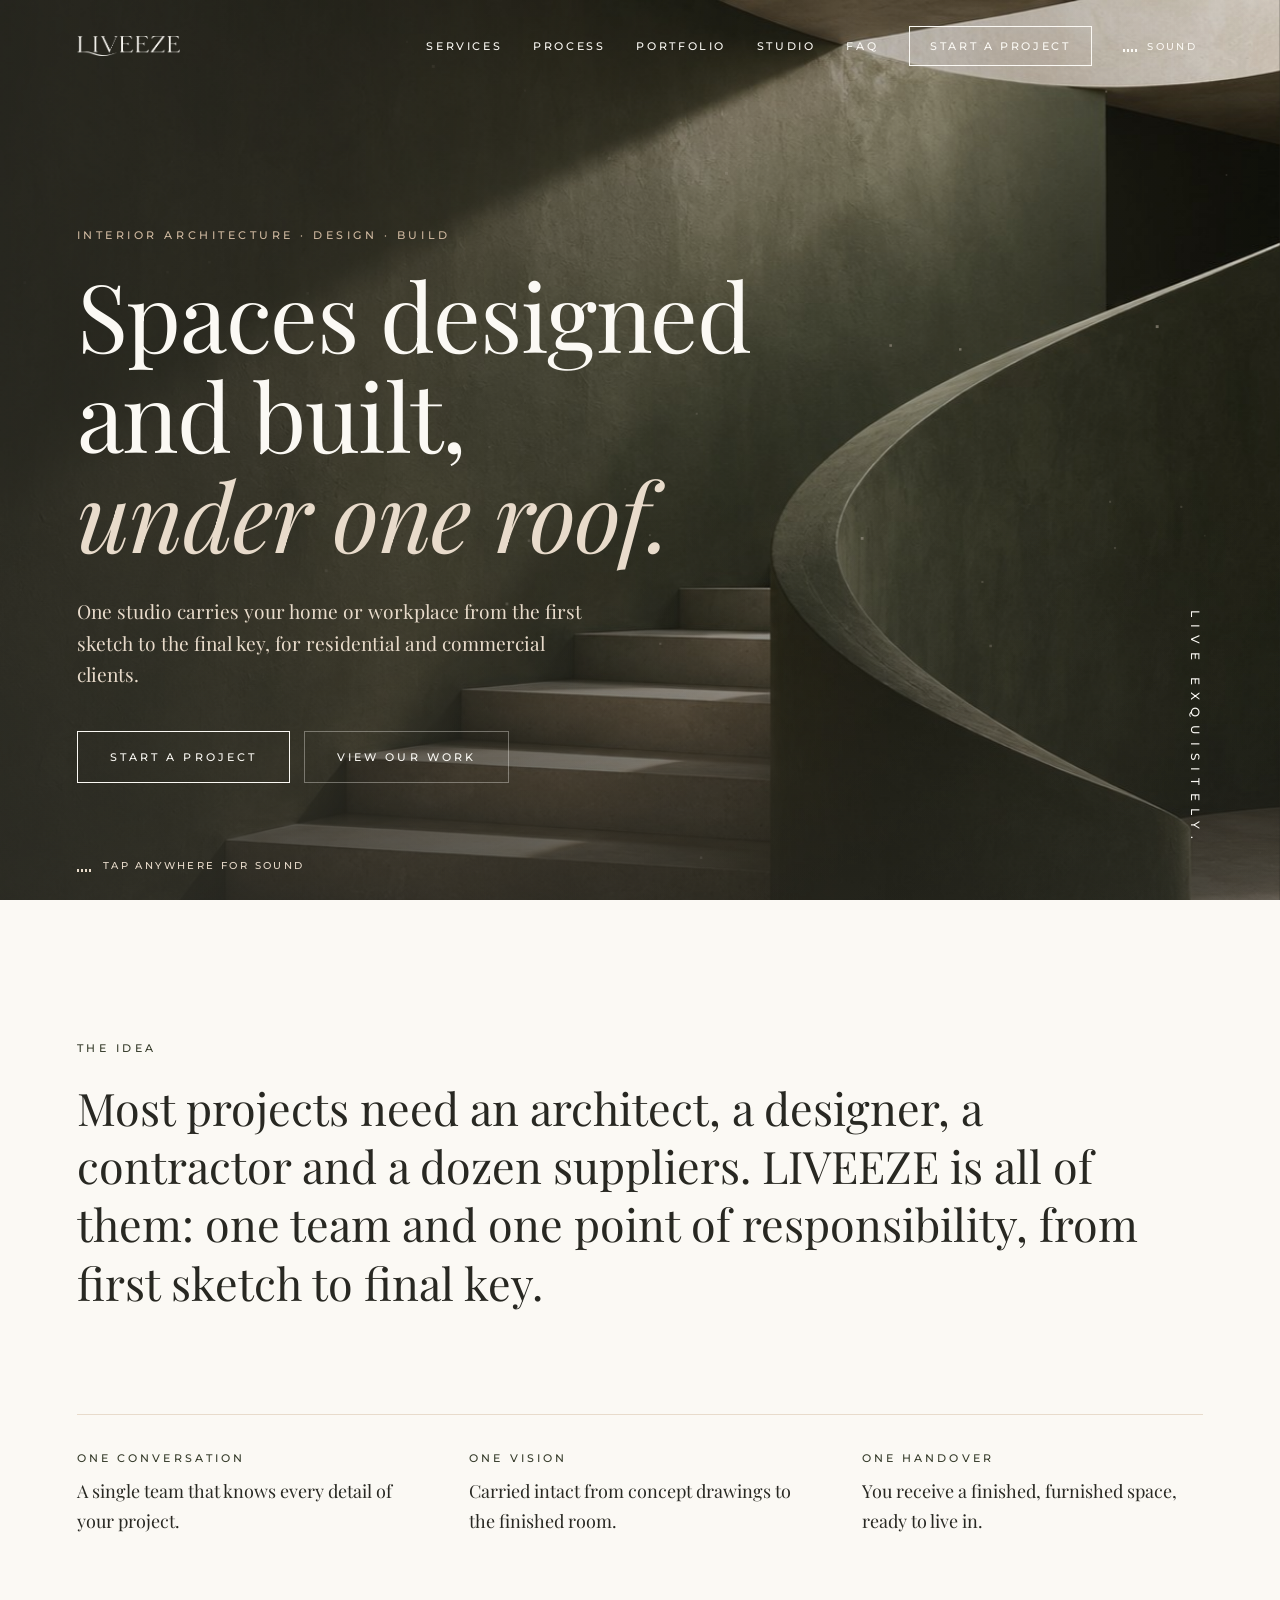
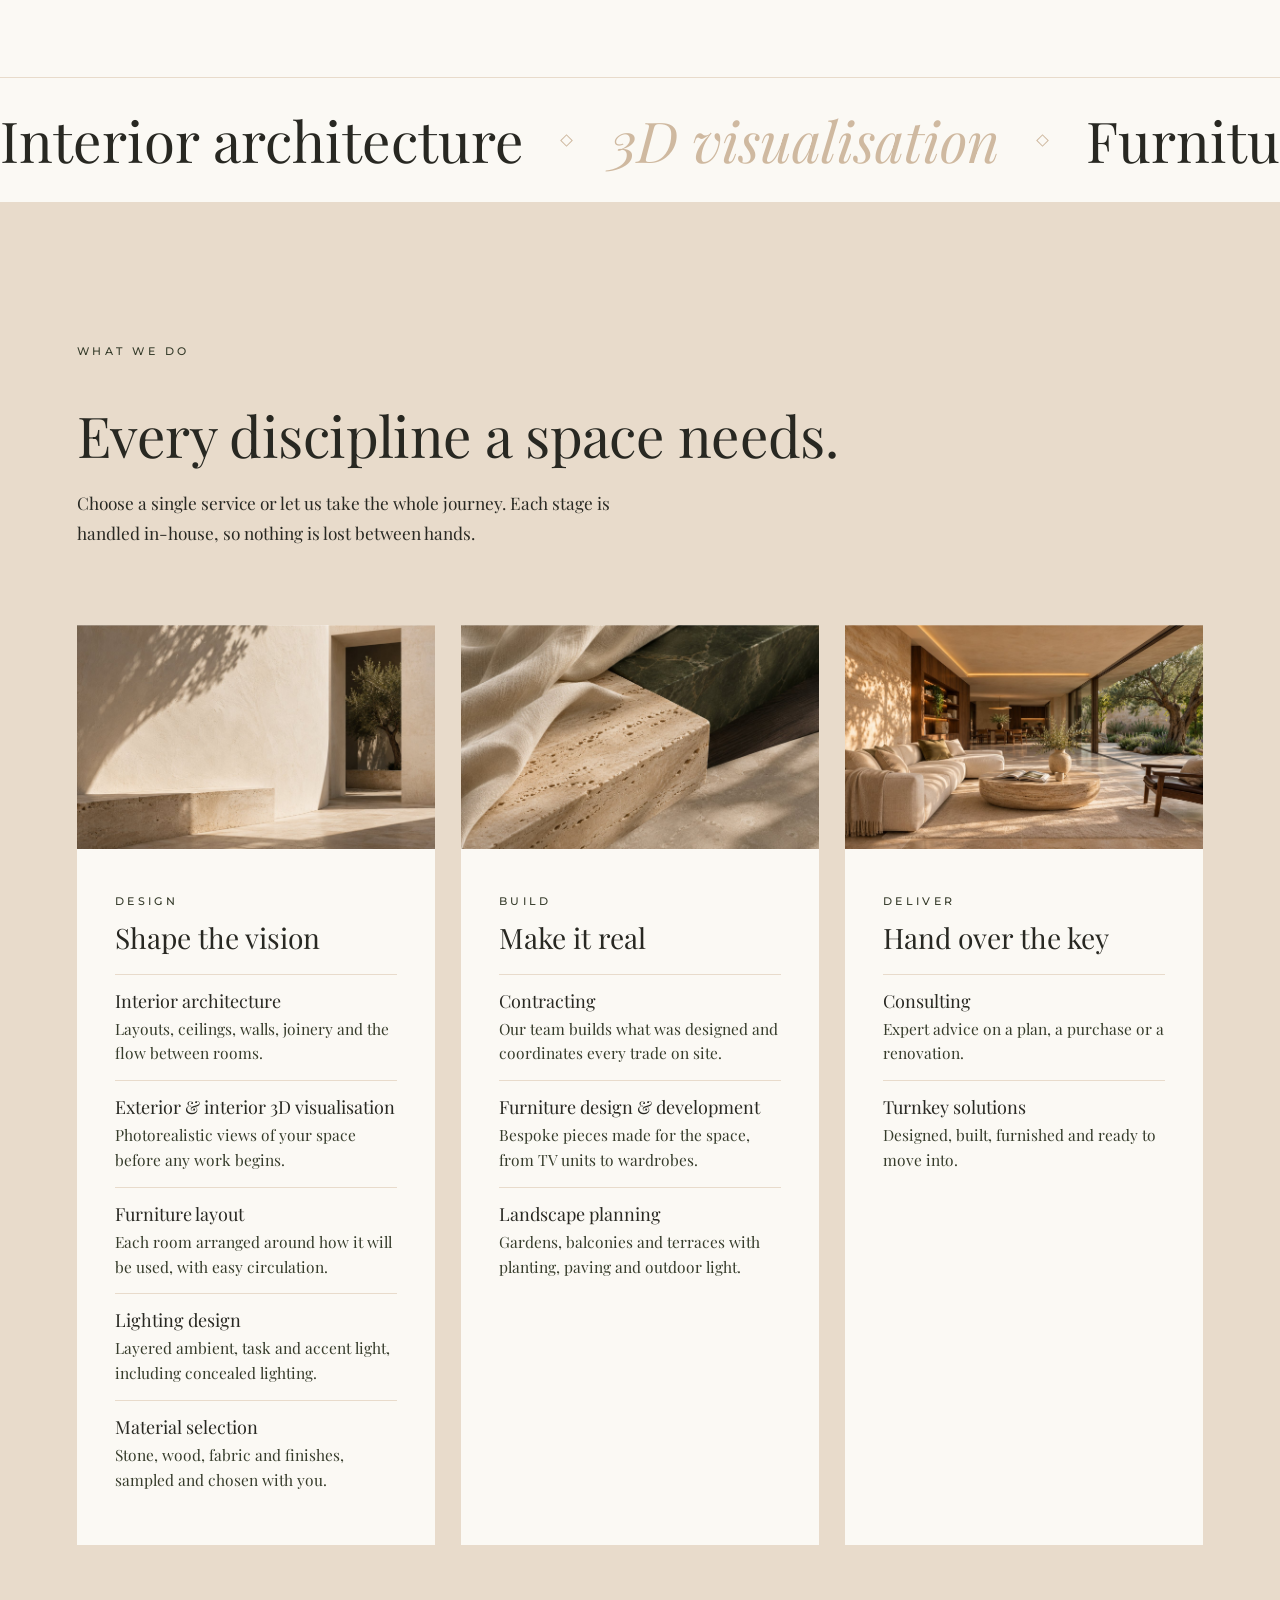
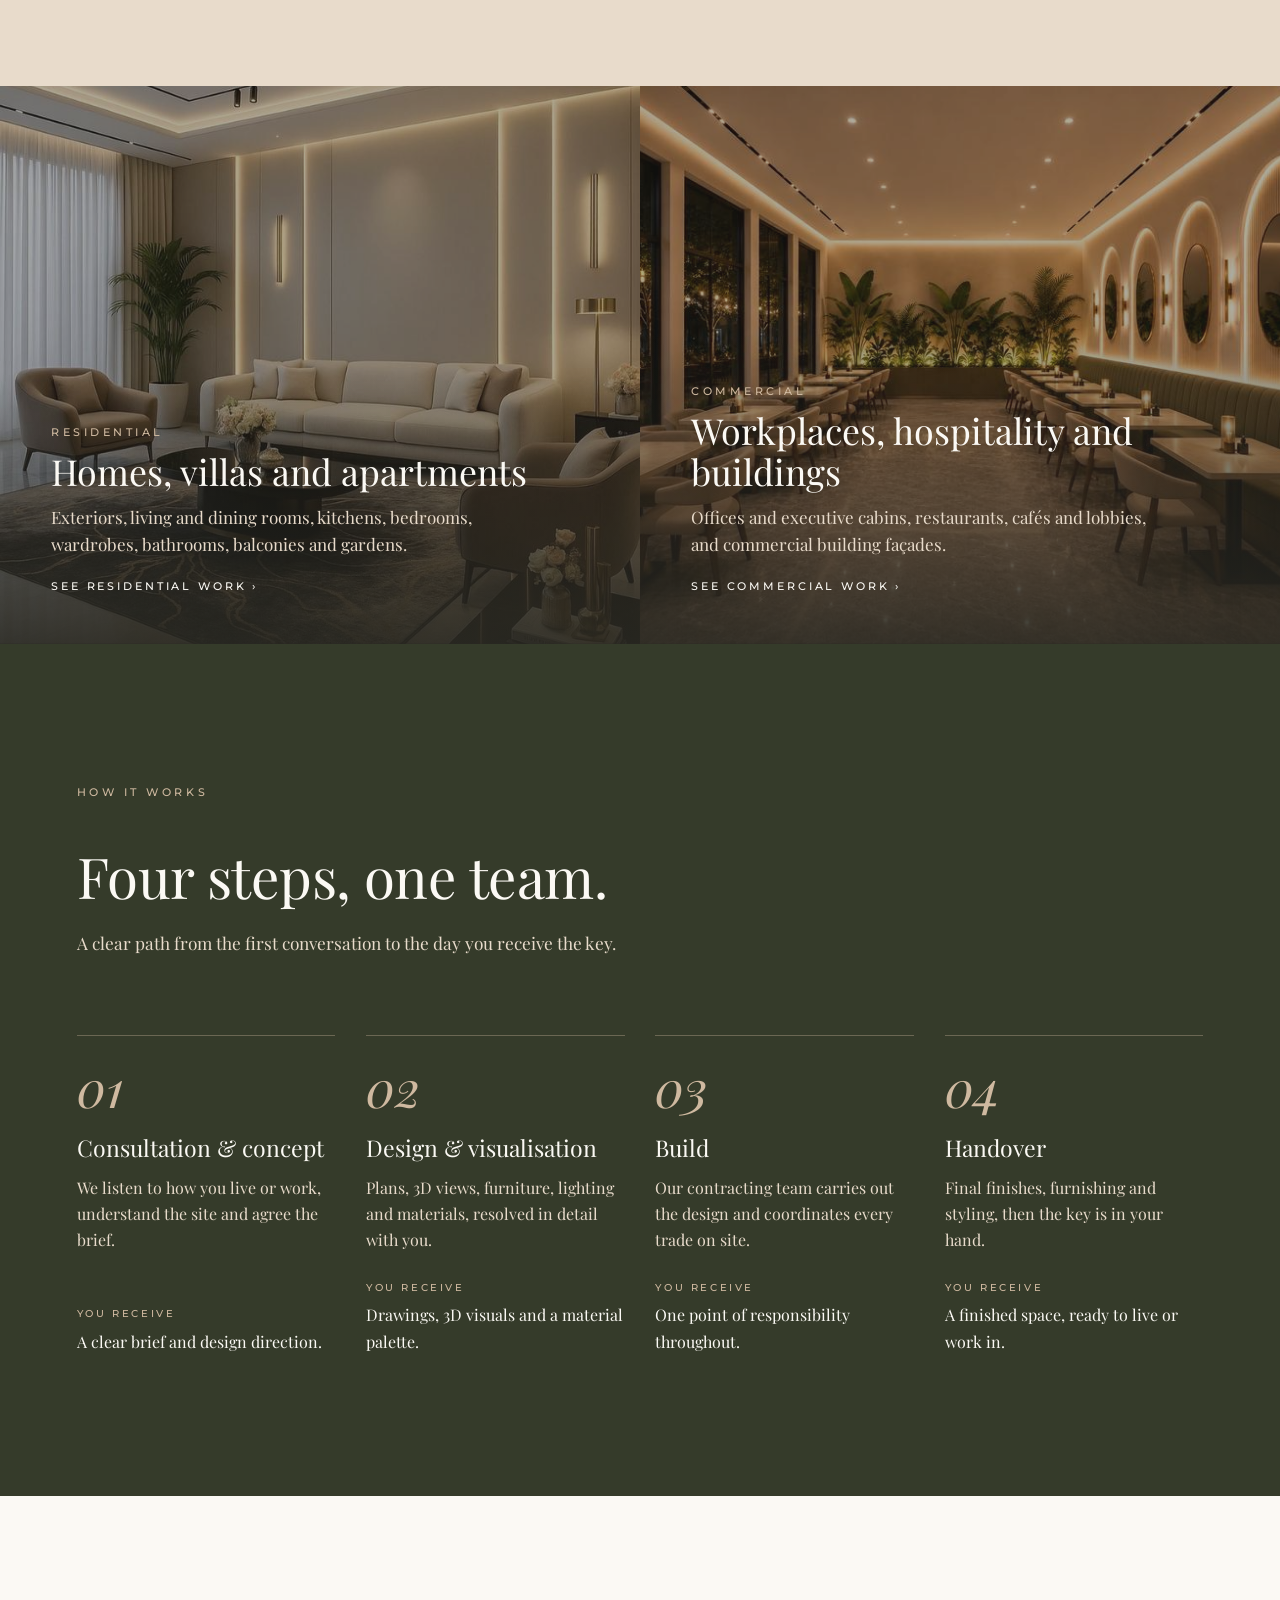
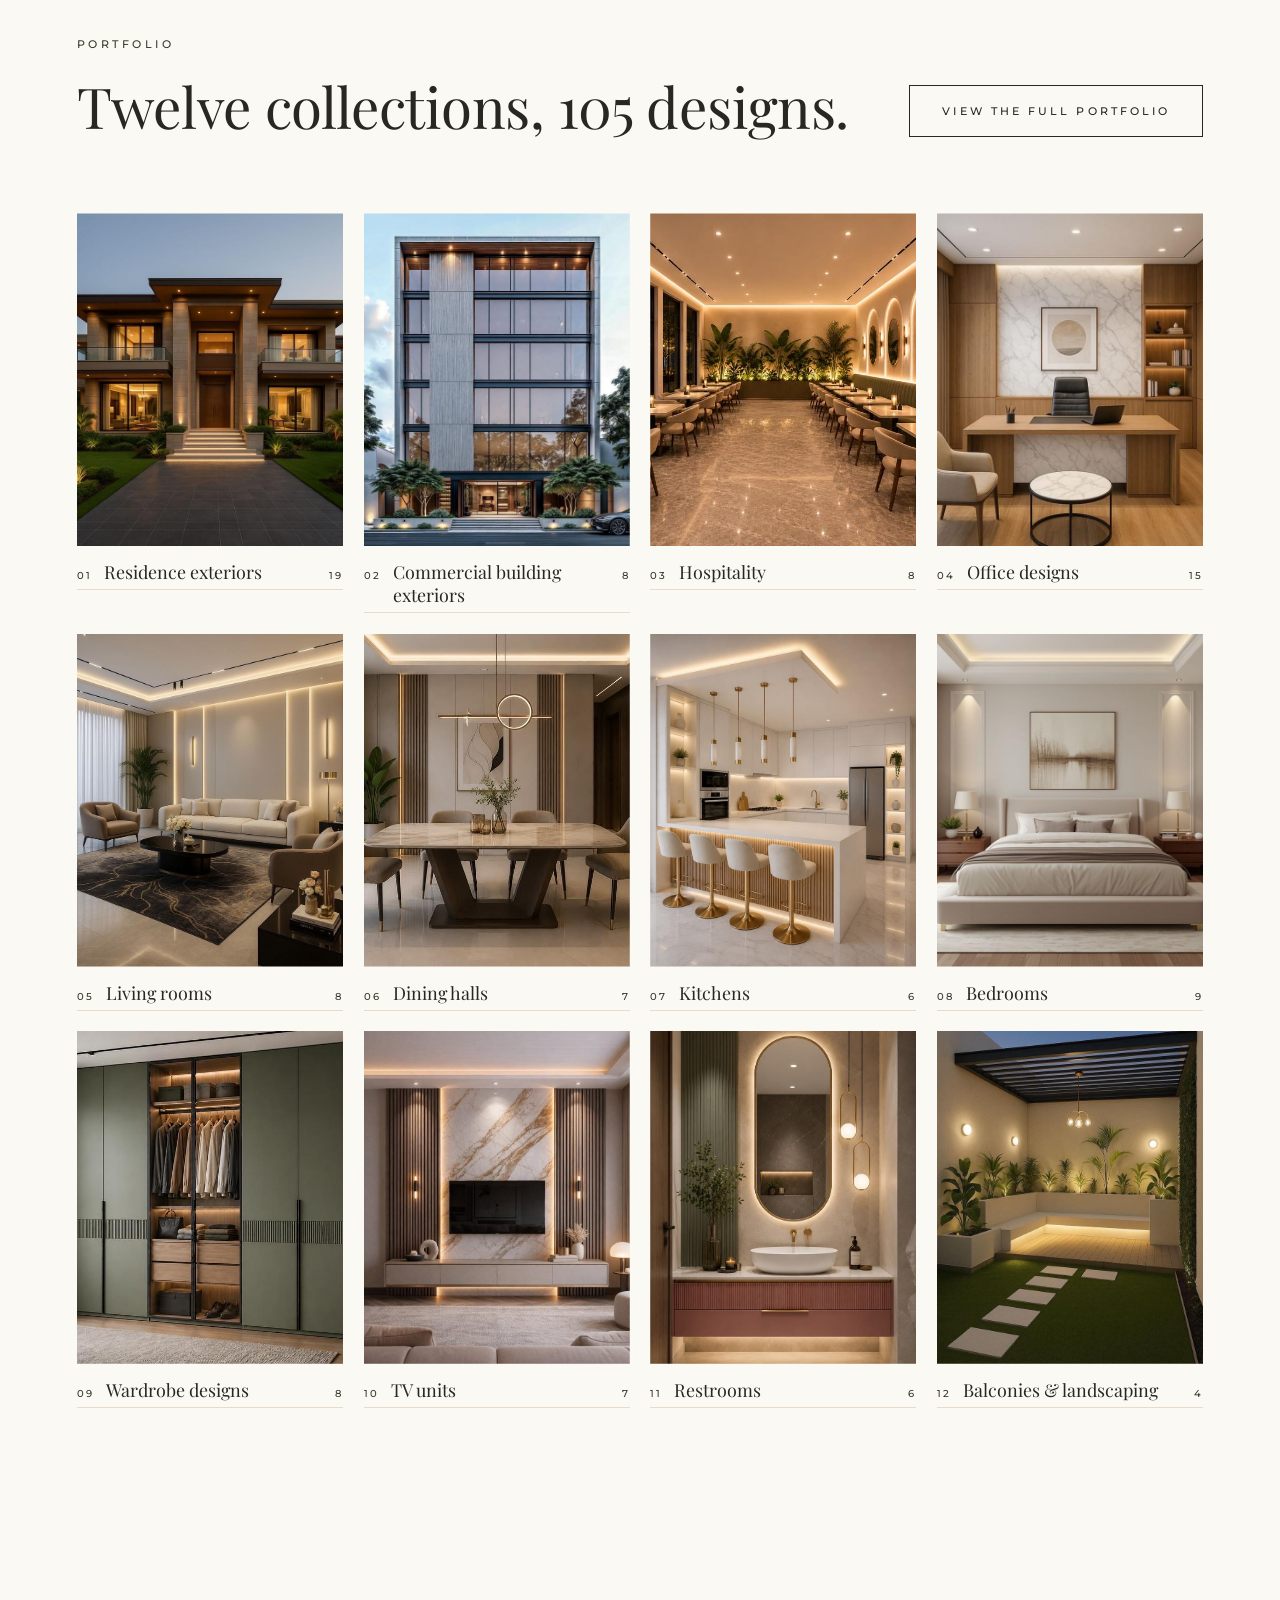
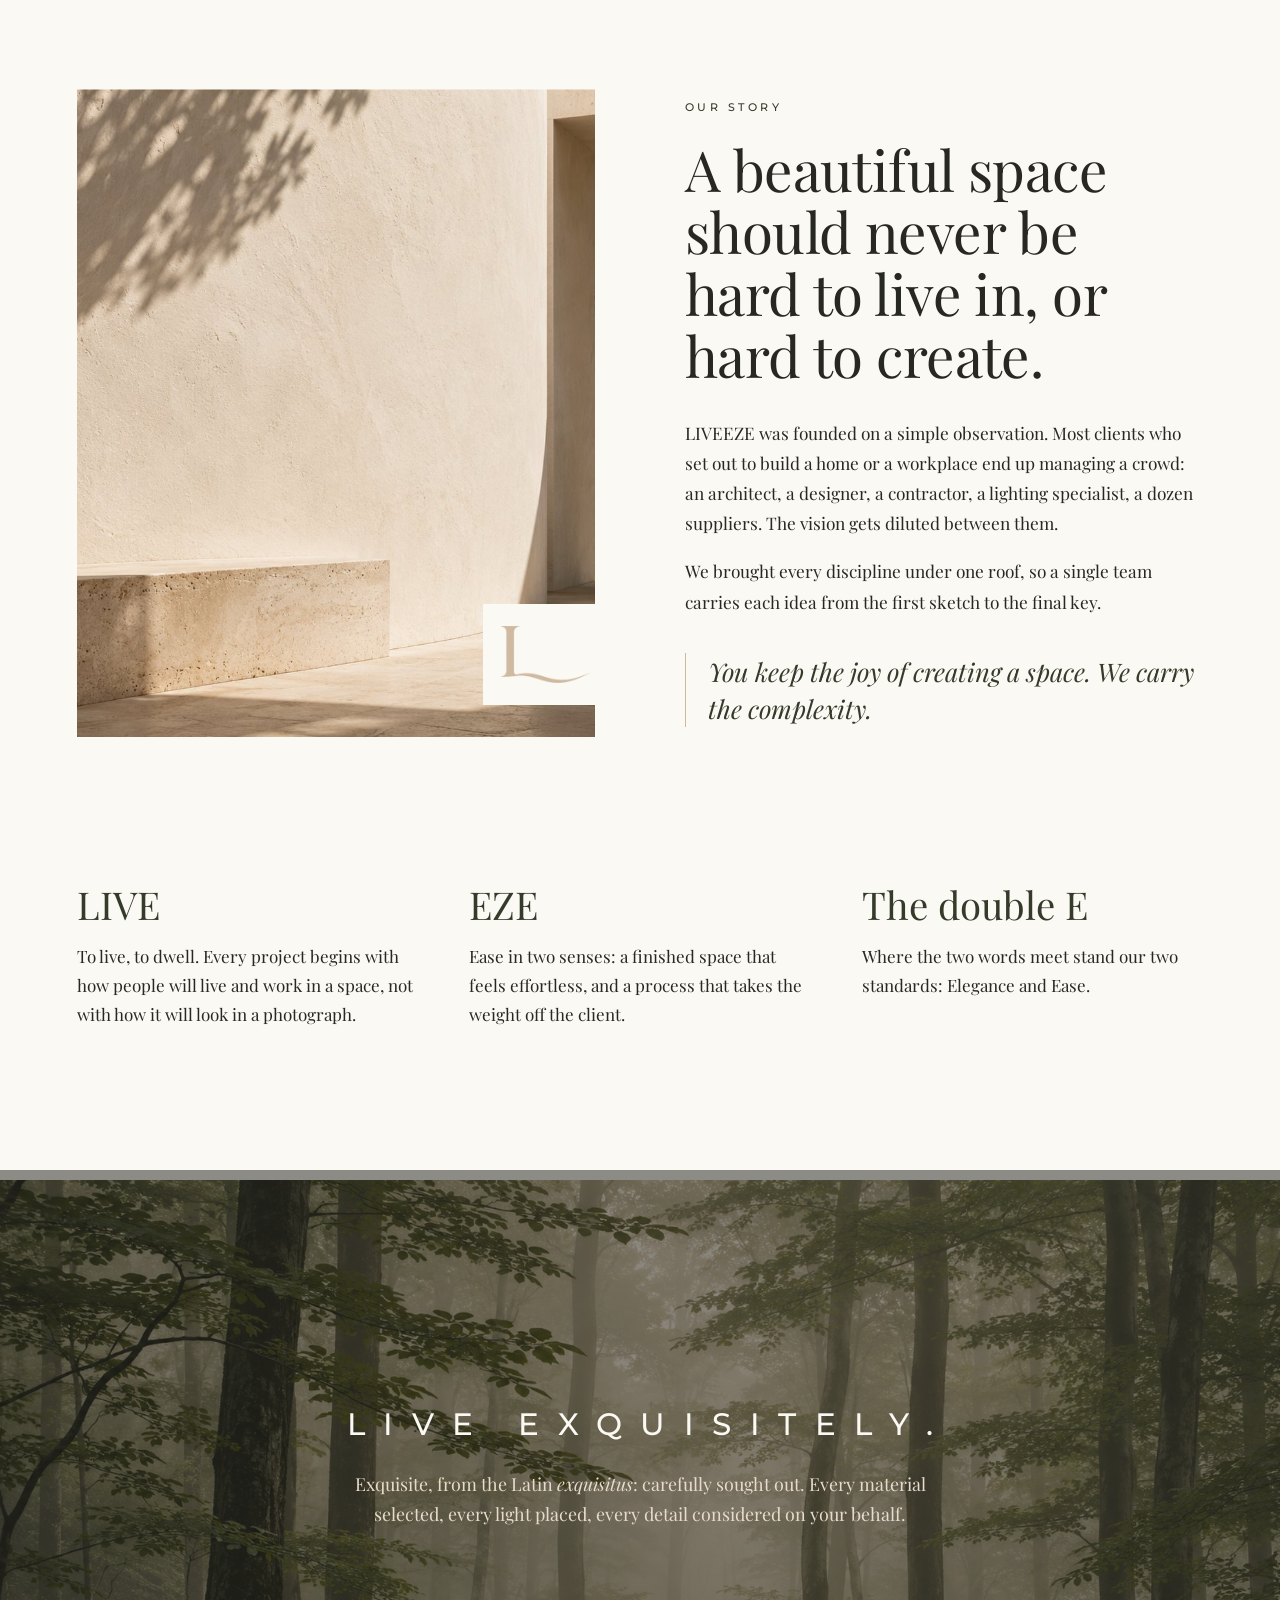
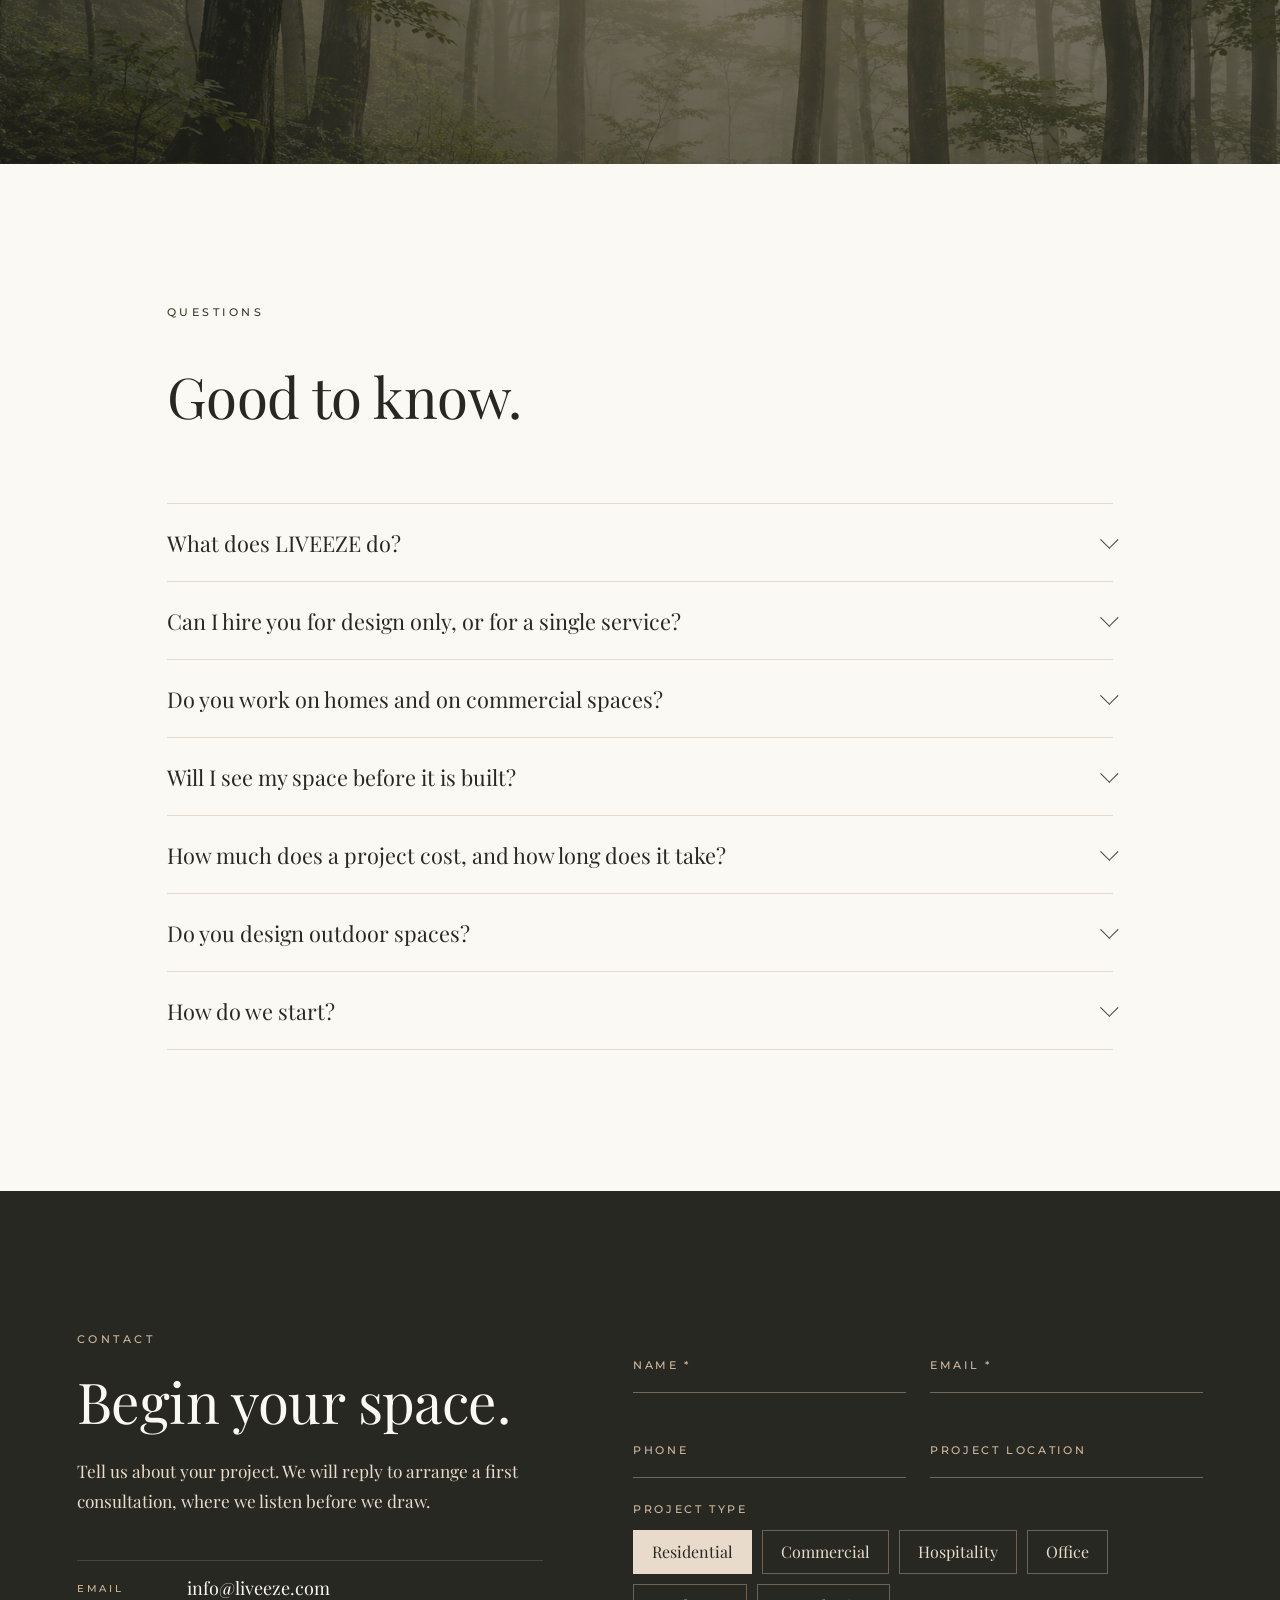
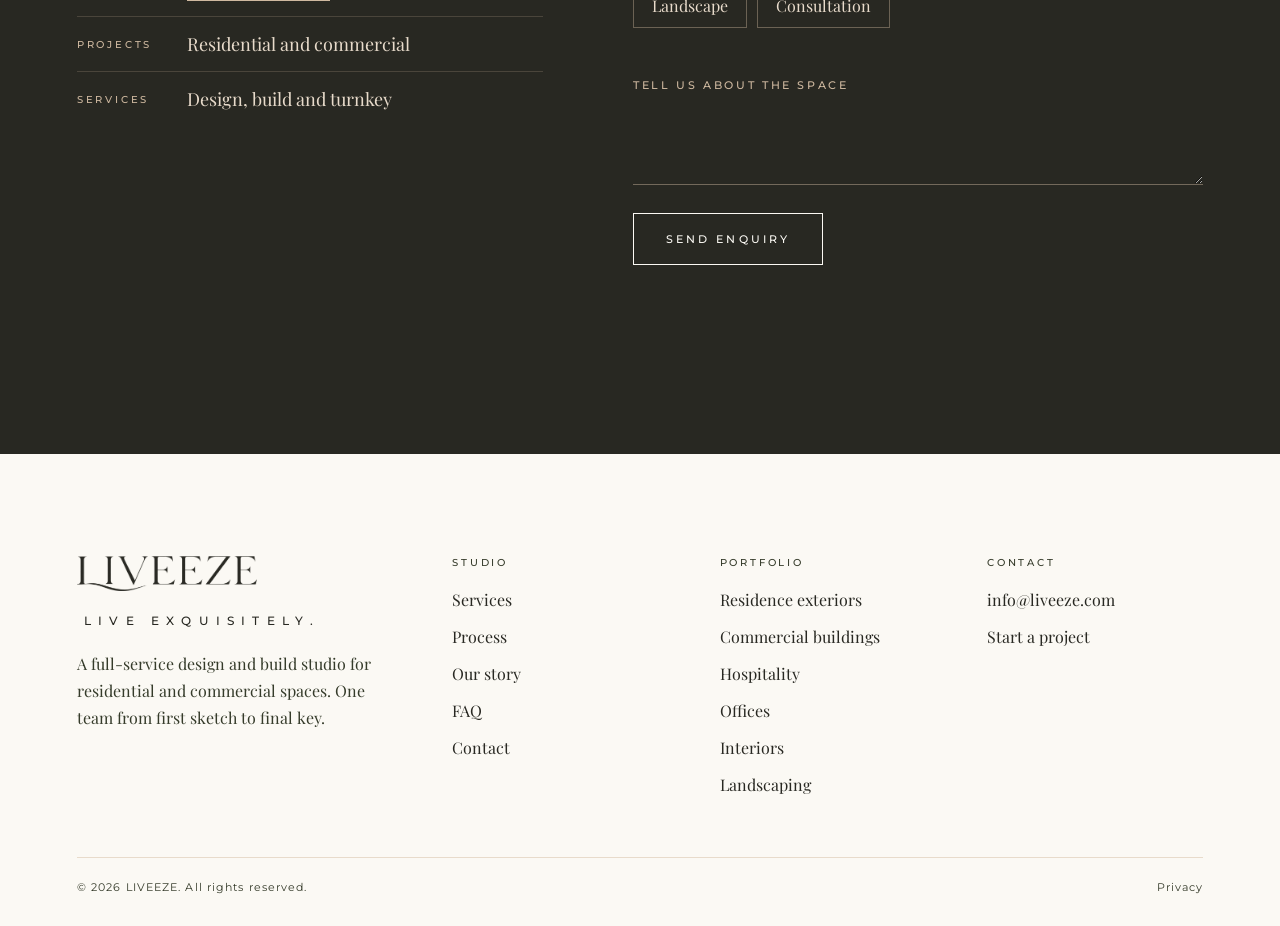
==== commit b728f1f0: "Smooth, complete site: remove laggy 3D, add full content, share image, mobile sound - Removed 3D wal" ====
--- a/website/index.html
+++ b/website/index.html
@@ -2,58 +2,84 @@
 <html lang="en">
 <head>
 <meta charset="utf-8">
-<meta name="viewport" content="width=device-width, initial-scale=1">
+<meta name="viewport" content="width=device-width, initial-scale=1, viewport-fit=cover">
 <title>LIVEEZE · Interior Architecture, Design &amp; Build</title>
 <meta name="description" content="LIVEEZE is a full-service design and build studio for residential and commercial spaces. Interior architecture, 3D visualisation, furniture, lighting, materials, landscape, contracting and turnkey delivery, under one roof.">
+<link rel="canonical" href="https://www.liveeze.com/">
 <meta name="theme-color" content="#282822">
-<meta property="og:title" content="LIVEEZE · Live exquisitely.">
-<meta property="og:description" content="Interior architecture, design and build, under one roof. One studio from first sketch to final key.">
-<meta property="og:image" content="https://www.liveeze.com/assets/images/hero-staircase.jpg">
-<meta property="og:url" content="https://www.liveeze.com">
-<link rel="icon" type="image/png" href="assets/logo/monogram-charcoal.png">
+<meta property="og:type" content="website">
+<meta property="og:site_name" content="LIVEEZE">
+<meta property="og:title" content="LIVEEZE · Interior architecture, design &amp; build">
+<meta property="og:description" content="One studio from first sketch to final key. Residential and commercial spaces, designed and built under one roof.">
+<meta property="og:url" content="https://www.liveeze.com/">
+<meta property="og:image" content="https://www.liveeze.com/assets/og-image.jpg">
+<meta property="og:image:width" content="1200">
+<meta property="og:image:height" content="630">
+<meta property="og:image:alt" content="LIVEEZE wordmark over a lit villa entrance. Live exquisitely.">
+<meta name="twitter:card" content="summary_large_image">
+<meta name="twitter:title" content="LIVEEZE · Interior architecture, design &amp; build">
+<meta name="twitter:description" content="One studio from first sketch to final key.">
+<meta name="twitter:image" content="https://www.liveeze.com/assets/og-image.jpg">
+<link rel="icon" type="image/png" sizes="32x32" href="assets/icons/favicon-32.png">
+<link rel="icon" type="image/png" sizes="192x192" href="assets/icons/icon-192.png">
+<link rel="apple-touch-icon" href="assets/icons/apple-touch-icon.png">
+<link rel="manifest" href="site.webmanifest">
 <link rel="preconnect" href="https://fonts.googleapis.com">
 <link rel="preconnect" href="https://fonts.gstatic.com" crossorigin>
 <link rel="stylesheet" href="https://fonts.googleapis.com/css2?family=Playfair+Display:ital,wght@0,400;0,500;1,400&family=Montserrat:wght@400;500;600&display=swap">
 <link rel="preload" as="image" href="assets/images/hero-staircase.jpg">
 <link rel="stylesheet" href="styles.css">
 <script>document.documentElement.classList.add('js')</script>
+<script type="application/ld+json">
+{
+  "@context": "https://schema.org",
+  "@type": "ProfessionalService",
+  "name": "LIVEEZE",
+  "url": "https://www.liveeze.com/",
+  "logo": "https://www.liveeze.com/assets/icons/icon-512.png",
+  "image": "https://www.liveeze.com/assets/og-image.jpg",
+  "slogan": "Live exquisitely.",
+  "email": "info@liveeze.com",
+  "description": "Full-service interior architecture, design and build studio for residential and commercial spaces, from first sketch to final key.",
+  "knowsAbout": ["Interior architecture", "Exterior and interior 3D visualisation", "Furniture layout", "Furniture design and development", "Lighting design", "Material selection", "Landscape planning", "Contracting", "Consulting", "Turnkey solutions"]
+}
+</script>
 </head>
 <body>
+<a class="skip" href="#main">Skip to content</a>
 
 <div class="loader" aria-hidden="true">
   <img src="assets/logo/monogram-ivory.png" alt="">
-  <span class="loader-line"></span>
 </div>
 
-<div class="cursor" aria-hidden="true"><span class="cursor-ring"></span><span class="cursor-dot"></span></div>
-
 <header class="site-header" id="top">
-  <a href="#top" class="brand" aria-label="LIVEEZE home">
-    <img class="brand-light" src="assets/logo/wordmark-ivory.png" alt="LIVEEZE">
-    <img class="brand-dark" src="assets/logo/wordmark-charcoal.png" alt="" aria-hidden="true">
+  <a href="/" class="brand" aria-label="LIVEEZE home">
+    <img class="brand-light" src="assets/logo/wordmark-ivory.png" alt="LIVEEZE" width="140" height="20">
+    <img class="brand-dark" src="assets/logo/wordmark-charcoal.png" alt="" aria-hidden="true" width="140" height="20">
   </a>
   <nav class="nav" aria-label="Main">
     <a href="#services">Services</a>
     <a href="#process">Process</a>
     <a href="#portfolio">Portfolio</a>
     <a href="#studio">Studio</a>
+    <a href="#faq">FAQ</a>
     <a href="#contact" class="nav-cta">Start a project</a>
   </nav>
   <div class="header-tools">
-    <button class="sound-btn" aria-pressed="false" aria-label="Turn sound on">
+    <button class="sound-btn" type="button" aria-pressed="false" aria-label="Sound">
       <span class="bars" aria-hidden="true"><i></i><i></i><i></i><i></i></span>
       <span class="sound-label">Sound</span>
     </button>
-    <button class="menu-btn" aria-label="Open menu" aria-expanded="false"><span></span><span></span></button>
+    <button class="menu-btn" type="button" aria-label="Open menu" aria-expanded="false"><span></span><span></span></button>
   </div>
 </header>
 
-<main>
+<main id="main">
 
 <!-- HERO -->
 <section class="hero">
   <div class="hero-media">
-    <img class="hero-img" src="assets/images/hero-staircase.jpg" alt="A curved forest-green staircase lit by a skylight">
+    <img class="hero-img" src="assets/images/hero-staircase.jpg" alt="A curved forest-green staircase lit by a skylight" width="1672" height="941">
   </div>
   <canvas class="dust" aria-hidden="true"></canvas>
   <div class="hero-shade"></div>
@@ -67,16 +93,15 @@
     <p class="hero-lead reveal">One studio carries your home or workplace from the first sketch to the final key, for residential and commercial clients.</p>
     <div class="hero-actions reveal">
       <a href="#contact" class="btn btn-light">Start a project</a>
-      <a href="#process" class="btn btn-ghost-light">See how we work</a>
-    </div>
-  </div>
-  <button class="sound-invite reveal" type="button"><span class="bars" aria-hidden="true"><i></i><i></i><i></i><i></i></span><span>Experience with sound</span></button>
+      <a href="/portfolio" class="btn btn-ghost-light">View our work</a>
+    </div>
+  </div>
+  <p class="sound-hint reveal" aria-hidden="true"><span class="bars"><i></i><i></i><i></i><i></i></span><span class="sound-hint-text">Tap anywhere for sound</span></p>
   <p class="tagline tagline-light hero-tag">LIVE EXQUISITELY.</p>
-  <a href="#intro" class="scroll-cue" aria-label="Scroll to the next section"><span></span></a>
-</section>
-
-<!-- INTRO STATEMENT -->
-<section class="intro" id="intro">
+</section>
+
+<!-- INTRO -->
+<section class="intro" id="intro" data-sound>
   <p class="eyebrow">The idea</p>
   <p class="statement" data-words>Most projects need an architect, a designer, a contractor and a dozen suppliers. LIVEEZE is all of them: one team and one point of responsibility, from first sketch to final key.</p>
   <div class="intro-pillars">
@@ -86,7 +111,6 @@
   </div>
 </section>
 
-<!-- MARQUEE -->
 <div class="marquee" aria-hidden="true">
   <div class="marquee-track">
     <span>Interior architecture</span><b></b><span><em>3D visualisation</em></span><b></b><span>Furniture design</span><b></b><span><em>Lighting</em></span><b></b><span>Material selection</span><b></b><span><em>Landscape</em></span><b></b><span>Contracting</span><b></b><span><em>Turnkey</em></span><b></b>
@@ -95,112 +119,92 @@
 </div>
 
 <!-- SERVICES -->
-<section class="services" id="services">
+<section class="services" id="services" data-sound>
   <div class="section-head">
     <p class="eyebrow">What we do</p>
     <h2 class="h2">Every discipline a space needs.</h2>
-    <p class="body">Choose one service or let us take the whole journey. Each stage is handled in-house, so nothing is lost between hands.</p>
+    <p class="body">Choose a single service or let us take the whole journey. Each stage is handled in-house, so nothing is lost between hands.</p>
   </div>
   <div class="service-grid">
-    <article class="service-card tilt reveal">
-      <div class="service-img wipe"><img src="assets/images/ivory-architecture.jpg" alt="Curved ivory plaster wall with a travertine bench" loading="lazy"></div>
+    <article class="service-card reveal">
+      <div class="service-img wipe"><img src="assets/images/ivory-architecture.jpg" alt="Curved ivory plaster wall with a travertine bench" loading="lazy" width="1672" height="941"></div>
       <div class="service-body">
         <span class="service-n">Design</span>
         <h3>Shape the vision</h3>
-        <ul>
-          <li>Interior architecture</li>
-          <li>Exterior &amp; interior 3D visualisation</li>
-          <li>Furniture layout</li>
-          <li>Lighting design</li>
-          <li>Material selection</li>
-        </ul>
+        <dl class="svc">
+          <dt>Interior architecture</dt><dd>Layouts, ceilings, walls, joinery and the flow between rooms.</dd>
+          <dt>Exterior &amp; interior 3D visualisation</dt><dd>Photorealistic views of your space before any work begins.</dd>
+          <dt>Furniture layout</dt><dd>Each room arranged around how it will be used, with easy circulation.</dd>
+          <dt>Lighting design</dt><dd>Layered ambient, task and accent light, including concealed lighting.</dd>
+          <dt>Material selection</dt><dd>Stone, wood, fabric and finishes, sampled and chosen with you.</dd>
+        </dl>
       </div>
     </article>
-    <article class="service-card tilt reveal">
-      <div class="service-img wipe"><img src="assets/images/natural-materials.jpg" alt="Travertine, green marble, dark oak and linen samples" loading="lazy"></div>
+    <article class="service-card reveal">
+      <div class="service-img wipe"><img src="assets/images/natural-materials.jpg" alt="Travertine, green marble, dark oak and linen samples" loading="lazy" width="1672" height="941"></div>
       <div class="service-body">
         <span class="service-n">Build</span>
         <h3>Make it real</h3>
-        <ul>
-          <li>Contracting</li>
-          <li>Furniture design &amp; development</li>
-          <li>Landscape planning</li>
-        </ul>
+        <dl class="svc">
+          <dt>Contracting</dt><dd>Our team builds what was designed and coordinates every trade on site.</dd>
+          <dt>Furniture design &amp; development</dt><dd>Bespoke pieces made for the space, from TV units to wardrobes.</dd>
+          <dt>Landscape planning</dt><dd>Gardens, balconies and terraces with planting, paving and outdoor light.</dd>
+        </dl>
       </div>
     </article>
-    <article class="service-card tilt reveal">
-      <div class="service-img wipe"><img src="assets/images/courtyard-living.jpg" alt="Finished courtyard living room in warm evening light" loading="lazy"></div>
+    <article class="service-card reveal">
+      <div class="service-img wipe"><img src="assets/images/courtyard-living.jpg" alt="Finished courtyard living room in warm evening light" loading="lazy" width="1672" height="941"></div>
       <div class="service-body">
         <span class="service-n">Deliver</span>
         <h3>Hand over the key</h3>
-        <ul>
-          <li>Consulting</li>
-          <li>Turnkey solutions</li>
-        </ul>
+        <dl class="svc">
+          <dt>Consulting</dt><dd>Expert advice on a plan, a purchase or a renovation.</dd>
+          <dt>Turnkey solutions</dt><dd>Designed, built, furnished and ready to move into.</dd>
+        </dl>
       </div>
     </article>
   </div>
 </section>
 
-<!-- PROCESS: 3D EXPLODED STACK -->
-<section class="process" id="process">
-  <div class="process-sticky">
-    <div class="process-text">
-      <p class="eyebrow eyebrow-light">How it works</p>
-      <h2 class="h2 h2-light">Four layers, one team.</h2>
-      <ol class="steps">
-        <li class="step is-active" data-step="0"><span class="step-n">01</span><div><h3>Concept</h3><p>We listen to how you live and work, then shape the brief and the vision.</p></div></li>
-        <li class="step" data-step="1"><span class="step-n">02</span><div><h3>Design</h3><p>Plans, 3D visualisation, furniture, lighting and materials, resolved in detail.</p></div></li>
-        <li class="step" data-step="2"><span class="step-n">03</span><div><h3>Build</h3><p>Our contracting team executes the design, with one point of responsibility.</p></div></li>
-        <li class="step" data-step="3"><span class="step-n">04</span><div><h3>Handover</h3><p>A finished, furnished space, ready to live or work in.</p></div></li>
-      </ol>
-      <div class="process-bar"><span></span></div>
-    </div>
-    <div class="stack-scene" aria-hidden="true">
-      <div class="stack">
-        <div class="slab slab-0" style="--i:0"><div class="face face-plan"><span class="slab-label">01 Concept</span></div></div>
-        <div class="slab slab-1" style="--i:1"><div class="face face-img" style="background-image:url(assets/images/natural-materials.jpg)"><span class="slab-label">02 Design</span></div></div>
-        <div class="slab slab-2" style="--i:2"><div class="face face-grid"><span class="slab-label">03 Build</span></div></div>
-        <div class="slab slab-3" style="--i:3"><div class="face face-img" style="background-image:url(assets/images/courtyard-living.jpg)"><span class="slab-label">04 Handover</span></div></div>
-      </div>
-    </div>
-  </div>
-</section>
-
-<!-- SPACES: 3D WALK-THROUGH -->
-<section class="walk" id="spaces">
-  <div class="walk-sticky">
-    <div class="walk-head">
-      <p class="eyebrow eyebrow-light">Spaces</p>
-      <h2 class="h2 h2-light">Walk through the atmosphere.</h2>
-    </div>
-    <div class="walk-world" aria-hidden="true">
-      <div class="walk-floor"></div>
-      <div class="walk-ceil"></div>
-      <figure class="room" data-x="-1"><img src="assets/portfolio/residence/06.jpg" alt=""><figcaption><span>Residence exteriors</span>Evening arrival</figcaption></figure>
-      <figure class="room" data-x="1"><img src="assets/portfolio/living/03.jpg" alt=""><figcaption><span>Living rooms</span>Layered light</figcaption></figure>
-      <figure class="room" data-x="-1"><img src="assets/portfolio/kitchen/05.jpg" alt=""><figcaption><span>Kitchens</span>The island</figcaption></figure>
-      <figure class="room" data-x="1"><img src="assets/portfolio/hospitality/01.jpg" alt=""><figcaption><span>Hospitality</span>An evening dining room</figcaption></figure>
-      <figure class="room" data-x="0"><img src="assets/portfolio/balcony/02.jpg" alt=""><figcaption><span>Balconies &amp; landscaping</span>The roof terrace</figcaption></figure>
-      <div class="room room-end" data-x="0"><img src="assets/logo/monogram-ivory.png" alt=""><p class="tagline tagline-light">LIVE EXQUISITELY.</p></div>
-    </div>
-    <div class="walk-ui">
-      <span class="walk-count"><b>01</b> / 05</span>
-      <span class="walk-bar"><i></i></span>
-      <a class="walk-note" href="/portfolio">From the LIVEEZE portfolio</a>
-    </div>
-  </div>
-  <ul class="sr-only">
-    <li>Residence exteriors: Evening arrival.</li>
-    <li>Living rooms: Layered light.</li>
-    <li>Kitchens: The island.</li>
-    <li>Hospitality: An evening dining room.</li>
-    <li>Balconies &amp; landscaping: The roof terrace.</li>
-  </ul>
+<!-- WHO WE WORK WITH -->
+<section class="sectors" data-sound>
+  <a class="sector reveal" href="/portfolio#living">
+    <span class="sector-img wipe"><img src="assets/portfolio/living/03-s.jpg" alt="" loading="lazy"></span>
+    <span class="sector-body">
+      <span class="eyebrow eyebrow-light">Residential</span>
+      <span class="sector-title">Homes, villas and apartments</span>
+      <span class="sector-text">Exteriors, living and dining rooms, kitchens, bedrooms, wardrobes, bathrooms, balconies and gardens.</span>
+      <span class="sector-link">See residential work</span>
+    </span>
+  </a>
+  <a class="sector reveal" href="/portfolio#office">
+    <span class="sector-img wipe"><img src="assets/portfolio/hospitality/01-s.jpg" alt="" loading="lazy"></span>
+    <span class="sector-body">
+      <span class="eyebrow eyebrow-light">Commercial</span>
+      <span class="sector-title">Workplaces, hospitality and buildings</span>
+      <span class="sector-text">Offices and executive cabins, restaurants, cafés and lobbies, and commercial building façades.</span>
+      <span class="sector-link">See commercial work</span>
+    </span>
+  </a>
+</section>
+
+<!-- PROCESS -->
+<section class="process" id="process" data-sound>
+  <div class="section-head">
+    <p class="eyebrow eyebrow-light">How it works</p>
+    <h2 class="h2 h2-light">Four steps, one team.</h2>
+    <p class="body body-light">A clear path from the first conversation to the day you receive the key.</p>
+  </div>
+  <ol class="steps">
+    <li class="step reveal"><span class="step-n">01</span><h3>Consultation &amp; concept</h3><p>We listen to how you live or work, understand the site and agree the brief.</p><p class="step-get"><span>You receive</span>A clear brief and design direction.</p></li>
+    <li class="step reveal"><span class="step-n">02</span><h3>Design &amp; visualisation</h3><p>Plans, 3D views, furniture, lighting and materials, resolved in detail with you.</p><p class="step-get"><span>You receive</span>Drawings, 3D visuals and a material palette.</p></li>
+    <li class="step reveal"><span class="step-n">03</span><h3>Build</h3><p>Our contracting team carries out the design and coordinates every trade on site.</p><p class="step-get"><span>You receive</span>One point of responsibility throughout.</p></li>
+    <li class="step reveal"><span class="step-n">04</span><h3>Handover</h3><p>Final finishes, furnishing and styling, then the key is in your hand.</p><p class="step-get"><span>You receive</span>A finished space, ready to live or work in.</p></li>
+  </ol>
 </section>
 
 <!-- PORTFOLIO:START -->
-<section class="collections" id="portfolio">
+<section class="collections" id="portfolio" data-sound>
   <div class="section-head section-head-row">
     <div>
       <p class="eyebrow">Portfolio</p>
@@ -209,51 +213,51 @@
     <a href="/portfolio" class="btn btn-dark">View the full portfolio</a>
   </div>
   <div class="col-grid">
-    <a class="col-tile tilt reveal" href="/portfolio#residence">
+    <a class="col-tile reveal" href="/portfolio#residence">
       <span class="col-img wipe"><img src="assets/portfolio/residence/05-s.jpg" width="760" height="760" alt="" loading="lazy" decoding="async"></span>
       <span class="col-meta"><span class="col-n">01</span><span class="col-name">Residence exteriors</span><span class="col-count">19</span></span>
     </a>
-    <a class="col-tile tilt reveal" href="/portfolio#commercial">
+    <a class="col-tile reveal" href="/portfolio#commercial">
       <span class="col-img wipe"><img src="assets/portfolio/commercial/02-s.jpg" width="760" height="760" alt="" loading="lazy" decoding="async"></span>
       <span class="col-meta"><span class="col-n">02</span><span class="col-name">Commercial building exteriors</span><span class="col-count">8</span></span>
     </a>
-    <a class="col-tile tilt reveal" href="/portfolio#hospitality">
+    <a class="col-tile reveal" href="/portfolio#hospitality">
       <span class="col-img wipe"><img src="assets/portfolio/hospitality/01-s.jpg" width="760" height="570" alt="" loading="lazy" decoding="async"></span>
       <span class="col-meta"><span class="col-n">03</span><span class="col-name">Hospitality</span><span class="col-count">8</span></span>
     </a>
-    <a class="col-tile tilt reveal" href="/portfolio#office">
+    <a class="col-tile reveal" href="/portfolio#office">
       <span class="col-img wipe"><img src="assets/portfolio/office/03-s.jpg" width="760" height="728" alt="" loading="lazy" decoding="async"></span>
       <span class="col-meta"><span class="col-n">04</span><span class="col-name">Office designs</span><span class="col-count">15</span></span>
     </a>
-    <a class="col-tile tilt reveal" href="/portfolio#living">
+    <a class="col-tile reveal" href="/portfolio#living">
       <span class="col-img wipe"><img src="assets/portfolio/living/03-s.jpg" width="760" height="921" alt="" loading="lazy" decoding="async"></span>
       <span class="col-meta"><span class="col-n">05</span><span class="col-name">Living rooms</span><span class="col-count">8</span></span>
     </a>
-    <a class="col-tile tilt reveal" href="/portfolio#dining">
+    <a class="col-tile reveal" href="/portfolio#dining">
       <span class="col-img wipe"><img src="assets/portfolio/dining/06-s.jpg" width="735" height="649" alt="" loading="lazy" decoding="async"></span>
       <span class="col-meta"><span class="col-n">06</span><span class="col-name">Dining halls</span><span class="col-count">7</span></span>
     </a>
-    <a class="col-tile tilt reveal" href="/portfolio#kitchen">
+    <a class="col-tile reveal" href="/portfolio#kitchen">
       <span class="col-img wipe"><img src="assets/portfolio/kitchen/05-s.jpg" width="760" height="950" alt="" loading="lazy" decoding="async"></span>
       <span class="col-meta"><span class="col-n">07</span><span class="col-name">Kitchens</span><span class="col-count">6</span></span>
     </a>
-    <a class="col-tile tilt reveal" href="/portfolio#bedroom">
+    <a class="col-tile reveal" href="/portfolio#bedroom">
       <span class="col-img wipe"><img src="assets/portfolio/bedroom/06-s.jpg" width="760" height="760" alt="" loading="lazy" decoding="async"></span>
       <span class="col-meta"><span class="col-n">08</span><span class="col-name">Bedrooms</span><span class="col-count">9</span></span>
     </a>
-    <a class="col-tile tilt reveal" href="/portfolio#wardrobe">
+    <a class="col-tile reveal" href="/portfolio#wardrobe">
       <span class="col-img wipe"><img src="assets/portfolio/wardrobe/05-s.jpg" width="760" height="608" alt="" loading="lazy" decoding="async"></span>
       <span class="col-meta"><span class="col-n">09</span><span class="col-name">Wardrobe designs</span><span class="col-count">8</span></span>
     </a>
-    <a class="col-tile tilt reveal" href="/portfolio#tvunit">
+    <a class="col-tile reveal" href="/portfolio#tvunit">
       <span class="col-img wipe"><img src="assets/portfolio/tvunit/04-s.jpg" width="733" height="1100" alt="" loading="lazy" decoding="async"></span>
       <span class="col-meta"><span class="col-n">10</span><span class="col-name">TV units</span><span class="col-count">7</span></span>
     </a>
-    <a class="col-tile tilt reveal" href="/portfolio#restroom">
+    <a class="col-tile reveal" href="/portfolio#restroom">
       <span class="col-img wipe"><img src="assets/portfolio/restroom/02-s.jpg" width="733" height="1100" alt="" loading="lazy" decoding="async"></span>
       <span class="col-meta"><span class="col-n">11</span><span class="col-name">Restrooms</span><span class="col-count">6</span></span>
     </a>
-    <a class="col-tile tilt reveal" href="/portfolio#balcony">
+    <a class="col-tile reveal" href="/portfolio#balcony">
       <span class="col-img wipe"><img src="assets/portfolio/balcony/02-s.jpg" width="733" height="1100" alt="" loading="lazy" decoding="async"></span>
       <span class="col-meta"><span class="col-n">12</span><span class="col-name">Balconies &amp; landscaping</span><span class="col-count">4</span></span>
     </a>
@@ -262,32 +266,55 @@
 <!-- PORTFOLIO:END -->
 
 <!-- STORY -->
-<section class="story" id="studio">
-  <div class="story-media tilt reveal">
-    <div class="wipe"><img src="assets/images/ivory-architecture.jpg" alt="Sunlit courtyard entrance with an olive tree" loading="lazy"></div>
+<section class="story" id="studio" data-sound>
+  <div class="story-media reveal">
+    <div class="wipe"><img src="assets/images/ivory-architecture.jpg" alt="Sunlit courtyard entrance with an olive tree" loading="lazy" width="1672" height="941"></div>
     <img class="story-mono" src="assets/logo/monogram-beige.png" alt="">
   </div>
   <div class="story-text">
     <p class="eyebrow">Our story</p>
     <h2 class="h2">A beautiful space should never be hard to live in, or hard to create.</h2>
-    <p class="body">The name says it. <strong>LIVE</strong> is how people live and work in a space. <strong>EZE</strong> is ease: an effortless space and an effortless process. The double E stands for Elegance and Ease.</p>
-    <p class="body">Our monogram tells the same story: the upright is architecture and permanence, the swash is design and comfort, and the taper runs from structure to the finest detail.</p>
+    <p class="body">LIVEEZE was founded on a simple observation. Most clients who set out to build a home or a workplace end up managing a crowd: an architect, a designer, a contractor, a lighting specialist, a dozen suppliers. The vision gets diluted between them.</p>
+    <p class="body">We brought every discipline under one roof, so a single team carries each idea from the first sketch to the final key.</p>
     <p class="quote">You keep the joy of creating a space. We carry the complexity.</p>
   </div>
 </section>
 
+<section class="name-story" data-sound>
+  <div class="ns-item reveal"><span class="ns-k">LIVE</span><p>To live, to dwell. Every project begins with how people will live and work in a space, not with how it will look in a photograph.</p></div>
+  <div class="ns-item reveal"><span class="ns-k">EZE</span><p>Ease in two senses: a finished space that feels effortless, and a process that takes the weight off the client.</p></div>
+  <div class="ns-item reveal"><span class="ns-k">The double E</span><p>Where the two words meet stand our two standards: Elegance and Ease.</p></div>
+</section>
+
 <!-- TAGLINE BAND -->
-<section class="band">
+<section class="band" data-sound>
   <div class="band-media"><img src="assets/images/misty-forest.jpg" alt="" loading="lazy"></div>
   <div class="band-shade"></div>
   <div class="band-inner">
     <p class="tagline tagline-light tagline-lg">LIVE EXQUISITELY.</p>
-    <p class="band-note">Exquisite, from the Latin <em>exquisitus</em>: carefully sought out.</p>
+    <p class="band-note">Exquisite, from the Latin <em>exquisitus</em>: carefully sought out. Every material selected, every light placed, every detail considered on your behalf.</p>
+  </div>
+</section>
+
+<!-- FAQ -->
+<section class="faq" id="faq" data-sound>
+  <div class="section-head">
+    <p class="eyebrow">Questions</p>
+    <h2 class="h2">Good to know.</h2>
+  </div>
+  <div class="faq-list">
+    <details><summary>What does LIVEEZE do?</summary><p>We are a full-service design and build studio. One team covers interior architecture, 3D visualisation, furniture, lighting, materials, landscape, contracting and turnkey delivery for residential and commercial spaces.</p></details>
+    <details><summary>Can I hire you for design only, or for a single service?</summary><p>Yes. You can choose one service, such as design, 3D visualisation, furniture or consulting, or let us take the whole project from concept to handover.</p></details>
+    <details><summary>Do you work on homes and on commercial spaces?</summary><p>Both. We design and build villas, homes and apartments, and commercial spaces including offices, restaurants, cafés, lobbies and building exteriors. You can browse each area in our <a href="/portfolio">portfolio</a>.</p></details>
+    <details><summary>Will I see my space before it is built?</summary><p>Yes. Our exterior and interior 3D visualisation shows your space photorealistically, so you can make decisions on layout, materials and lighting with confidence before work begins.</p></details>
+    <details><summary>How much does a project cost, and how long does it take?</summary><p>Every space is different. After the first consultation we prepare a proposal with the scope, budget and timeline for your project.</p></details>
+    <details><summary>Do you design outdoor spaces?</summary><p>Yes. Landscape planning covers gardens, balconies and terraces, with planting, paving, seating and outdoor lighting.</p></details>
+    <details><summary>How do we start?</summary><p>Send us an enquiry using the form below. We will reply to arrange a first consultation, where we listen to your needs before we draw anything.</p></details>
   </div>
 </section>
 
 <!-- CONTACT -->
-<section class="contact" id="contact">
+<section class="contact" id="contact" data-sound>
   <div class="contact-text">
     <p class="eyebrow eyebrow-light">Contact</p>
     <h2 class="h2 h2-light">Begin your space.</h2>
@@ -295,15 +322,24 @@
     <ul class="contact-list">
       <li><span>Email</span><a href="mailto:info@liveeze.com">info@liveeze.com</a></li>
       <li><span>Projects</span>Residential and commercial</li>
+      <li><span>Services</span>Design, build and turnkey</li>
     </ul>
   </div>
   <form class="contact-form" novalidate>
-    <div class="field"><input type="text" id="f-name" name="name" required placeholder=" " autocomplete="name"><label for="f-name">Name</label></div>
-    <div class="field"><input type="email" id="f-email" name="email" required placeholder=" " autocomplete="email"><label for="f-email">Email</label></div>
+    <div class="field-row">
+      <div class="field"><input type="text" id="f-name" name="name" required placeholder=" " autocomplete="name"><label for="f-name">Name *</label></div>
+      <div class="field"><input type="email" id="f-email" name="email" required placeholder=" " autocomplete="email" inputmode="email"><label for="f-email">Email *</label></div>
+    </div>
+    <div class="field-row">
+      <div class="field"><input type="tel" id="f-phone" name="phone" placeholder=" " autocomplete="tel" inputmode="tel"><label for="f-phone">Phone</label></div>
+      <div class="field"><input type="text" id="f-loc" name="location" placeholder=" " autocomplete="address-level2"><label for="f-loc">Project location</label></div>
+    </div>
     <fieldset class="chips">
       <legend>Project type</legend>
       <label><input type="radio" name="type" value="Residential" checked><span>Residential</span></label>
       <label><input type="radio" name="type" value="Commercial"><span>Commercial</span></label>
+      <label><input type="radio" name="type" value="Hospitality"><span>Hospitality</span></label>
+      <label><input type="radio" name="type" value="Office"><span>Office</span></label>
       <label><input type="radio" name="type" value="Landscape"><span>Landscape</span></label>
       <label><input type="radio" name="type" value="Consultation"><span>Consultation</span></label>
     </fieldset>
@@ -316,16 +352,34 @@
 </main>
 
 <footer class="footer">
-  <img class="footer-mono" src="assets/logo/monogram-charcoal.png" alt="LIVEEZE monogram">
-  <p class="tagline">LIVE EXQUISITELY.</p>
-  <nav class="footer-nav" aria-label="Footer">
-    <a href="#services">Services</a><a href="#process">Process</a><a href="/portfolio">Portfolio</a><a href="#studio">Studio</a><a href="#contact">Contact</a>
-  </nav>
+  <div class="footer-top">
+    <div class="footer-brand">
+      <img class="footer-mark" src="assets/logo/wordmark-charcoal.png" alt="LIVEEZE" width="180" height="26">
+      <p class="tagline">LIVE EXQUISITELY.</p>
+      <p class="footer-about">A full-service design and build studio for residential and commercial spaces. One team from first sketch to final key.</p>
+    </div>
+    <nav class="footer-col" aria-label="Studio">
+      <p class="footer-h">Studio</p>
+      <a href="/#services">Services</a><a href="/#process">Process</a><a href="/#studio">Our story</a><a href="/#faq">FAQ</a><a href="/#contact">Contact</a>
+    </nav>
+    <nav class="footer-col" aria-label="Portfolio">
+      <p class="footer-h">Portfolio</p>
+      <a href="/portfolio#residence">Residence exteriors</a><a href="/portfolio#commercial">Commercial buildings</a><a href="/portfolio#hospitality">Hospitality</a><a href="/portfolio#office">Offices</a><a href="/portfolio#living">Interiors</a><a href="/portfolio#balcony">Landscaping</a>
+    </nav>
+    <div class="footer-col">
+      <p class="footer-h">Contact</p>
+      <a href="mailto:info@liveeze.com">info@liveeze.com</a>
+      <a href="/#contact">Start a project</a>
+    </div>
+  </div>
   <div class="footer-row">
-    <span>© <span id="year">2026</span> LIVEEZE</span>
-    <a href="https://www.liveeze.com">liveeze.com</a>
+    <span>© <span id="year">2026</span> LIVEEZE. All rights reserved.</span>
+    <a href="/privacy">Privacy</a>
   </div>
 </footer>
+
+<a href="#contact" class="fab-cta" aria-label="Start a project">Start a project</a>
+<button class="to-top" type="button" aria-label="Back to top"><svg viewBox="0 0 24 24" aria-hidden="true"><path d="m6 14 6-6 6 6"/></svg></button>
 
 <script src="main.js" defer></script>
 </body>
--- a/website/styles.css
+++ b/website/styles.css
@@ -1,452 +1,387 @@
-/* LIVEEZE — quiet luxury. Palette, type and rules from CLAUDE.md. */
+/* LIVEEZE — quiet luxury. Palette, type and rules from CLAUDE.md.
+   Performance: only transform/opacity animate; no 3D layers, no backdrop blur. */
 :root {
-  --ivory: #FBF9F4;
-  --sand: #E8DBCB;
-  --beige: #CFB9A0;
-  --stone: #C1B7AA;
-  --forest: #353B2A;
-  --charcoal: #282822;
+  --ivory: #FBF9F4; --sand: #E8DBCB; --beige: #CFB9A0; --stone: #C1B7AA; --forest: #353B2A; --charcoal: #282822;
   --serif: 'Playfair Display', Georgia, serif;
   --sans: 'Montserrat', Arial, sans-serif;
   --pad: clamp(20px, 6vw, 120px);
-  --section: clamp(88px, 12vw, 176px);
+  --section: clamp(80px, 11vw, 160px);
   --ease: cubic-bezier(.22, .61, .21, 1);
 }
 * { box-sizing: border-box; min-width: 0; }
-html { scroll-behavior: smooth; scroll-padding-top: 80px; }
-body { margin: 0; background: var(--ivory); color: var(--charcoal); font-family: var(--serif); -webkit-font-smoothing: antialiased; overflow-x: clip; }
-img { display: block; max-width: 100%; }
+html { scroll-behavior: smooth; scroll-padding-top: 84px; -webkit-text-size-adjust: 100%; }
+body { margin: 0; background: var(--ivory); color: var(--charcoal); font-family: var(--serif); -webkit-font-smoothing: antialiased; overflow-x: clip; -webkit-tap-highlight-color: transparent; }
+img { display: block; max-width: 100%; height: auto; }
 a { color: var(--forest); text-decoration: none; }
 a:hover { color: var(--charcoal); }
-:focus-visible { outline: 1px solid var(--beige); outline-offset: 4px; }
+:focus-visible { outline: 2px solid var(--beige); outline-offset: 3px; }
 ::selection { background: var(--sand); color: var(--charcoal); }
+.skip { position: fixed; left: 16px; top: -60px; z-index: 100; background: var(--charcoal); color: var(--ivory); padding: 12px 18px; font-family: var(--sans); font-size: 12px; letter-spacing: .1em; }
+.skip:focus { top: 16px; color: var(--ivory); }
+.sr-only { position: absolute; width: 1px; height: 1px; overflow: hidden; clip: rect(0 0 0 0); white-space: nowrap; }
 
 /* ---------- Type ---------- */
-.eyebrow { font-family: var(--sans); font-weight: 500; font-size: 11px; letter-spacing: .32em; text-transform: uppercase; margin: 0 0 28px; color: var(--forest); }
+.eyebrow { display: block; font-family: var(--sans); font-weight: 500; font-size: 11px; letter-spacing: .32em; text-transform: uppercase; margin: 0 0 24px; color: var(--forest); }
 .eyebrow-light { color: var(--beige); }
-.h2 { font-family: var(--serif); font-weight: 400; font-size: clamp(34px, 4.4vw, 64px); line-height: 1.08; margin: 0; text-wrap: balance; letter-spacing: -.01em; }
+.h2 { font-family: var(--serif); font-weight: 400; font-size: clamp(32px, 4.4vw, 62px); line-height: 1.1; margin: 0; text-wrap: balance; letter-spacing: -.01em; }
 .h2-light { color: var(--ivory); }
-.body { font-size: clamp(17px, 1.35vw, 19px); line-height: 1.75; margin: 0; max-width: 560px; text-wrap: pretty; color: var(--charcoal); }
+.body { font-size: clamp(17px, 1.35vw, 19px); line-height: 1.75; margin: 0; max-width: 580px; text-wrap: pretty; }
 .body + .body { margin-top: 18px; }
-.body strong { font-weight: 500; letter-spacing: .04em; }
 .body-light { color: var(--sand); }
 .tagline { font-family: var(--sans); font-weight: 500; font-size: 12px; letter-spacing: .6em; margin: 0; padding-left: .6em; text-transform: uppercase; }
 .tagline-light { color: var(--ivory); }
-.tagline-lg { font-size: clamp(16px, 2.4vw, 34px); }
+.tagline-lg { font-size: clamp(15px, 2.4vw, 34px); }
+.section-head { display: grid; gap: 22px; max-width: 760px; margin-bottom: clamp(44px, 6vw, 84px); }
+.section-head-row { max-width: none; display: flex; align-items: flex-end; justify-content: space-between; gap: 28px; flex-wrap: wrap; }
 
 /* ---------- Buttons ---------- */
-.btn { position: relative; display: inline-flex; align-items: center; justify-content: center; min-height: 52px; font-family: var(--sans); font-weight: 500; font-size: 11px; letter-spacing: .3em; text-transform: uppercase; padding: 18px 34px; border: 1px solid currentColor; white-space: nowrap; background: transparent; cursor: pointer; overflow: hidden; isolation: isolate; transition: color .5s var(--ease); }
-.btn::before { content: ''; position: absolute; inset: 0; background: var(--ivory); transform: scaleY(0); transform-origin: bottom; transition: transform .5s var(--ease); z-index: -1; }
+.btn { position: relative; display: inline-flex; align-items: center; justify-content: center; min-height: 52px; font-family: var(--sans); font-weight: 500; font-size: 11px; letter-spacing: .28em; text-transform: uppercase; padding: 17px 32px; border: 1px solid currentColor; white-space: nowrap; background: transparent; cursor: pointer; overflow: hidden; isolation: isolate; transition: color .45s var(--ease); }
+.btn::before { content: ''; position: absolute; inset: 0; background: var(--ivory); transform: scaleY(0); transform-origin: bottom; transition: transform .45s var(--ease); z-index: -1; }
 .btn:hover::before { transform: scaleY(1); }
-.btn-light { color: var(--ivory); }
-.btn-light:hover { color: var(--charcoal); }
-.btn-ghost-light { color: var(--ivory); border-color: transparent; padding-left: 0; padding-right: 0; }
-.btn-ghost-light::before { top: auto; height: 1px; background: var(--beige); transform: scaleX(.3); transform-origin: left; }
-.btn-ghost-light:hover { color: var(--ivory); }
-.btn-ghost-light:hover::before { transform: scaleX(1); }
+.btn-light { color: var(--ivory); } .btn-light:hover { color: var(--charcoal); }
+.btn-dark { color: var(--charcoal); } .btn-dark::before { background: var(--charcoal); } .btn-dark:hover { color: var(--ivory); }
+.btn-ghost-light { color: var(--ivory); border-color: rgba(251,249,244,.35); }
+.btn-ghost-light:hover { color: var(--charcoal); }
 
 /* ---------- Loader ---------- */
 .loader { display: none; }
-.js .loader { position: fixed; inset: 0; z-index: 50; display: grid; place-items: center; align-content: center; gap: 28px; background: var(--charcoal); transition: opacity .8s var(--ease), visibility .8s; }
-.loader img { width: 64px; clip-path: inset(0 100% 0 0); animation: wipe 1s .1s var(--ease) forwards; }
-.loader-line { width: 120px; height: 1px; background: var(--forest); position: relative; overflow: hidden; }
-.loader-line::after { content: ''; position: absolute; inset: 0; background: var(--beige); transform: scaleX(0); transform-origin: left; animation: grow 1.1s var(--ease) forwards; }
+.js .loader { position: fixed; inset: 0; z-index: 90; display: grid; place-items: center; background: var(--charcoal); transition: opacity .7s var(--ease), visibility .7s; }
+.loader img { width: 60px; clip-path: inset(0 100% 0 0); animation: wipe .9s .05s var(--ease) forwards; }
 .loaded .loader { opacity: 0; visibility: hidden; }
 @keyframes wipe { to { clip-path: inset(0 0 0 0); } }
-@keyframes grow { to { transform: scaleX(1); } }
 
 /* ---------- Header ---------- */
-.site-header { position: fixed; inset: 0 0 auto; z-index: 20; display: flex; align-items: center; justify-content: space-between; padding: 30px var(--pad); transition: background .5s var(--ease), padding .5s var(--ease), border-color .5s; border-bottom: 1px solid transparent; }
+.site-header { position: fixed; inset: 0 0 auto; z-index: 40; display: flex; align-items: center; padding: 24px var(--pad); padding-top: max(24px, env(safe-area-inset-top)); transition: background-color .4s, padding .4s var(--ease), border-color .4s; border-bottom: 1px solid transparent; }
 .brand img { height: 20px; width: auto; }
 .brand-dark { display: none; }
-.nav { display: flex; align-items: center; gap: clamp(20px, 2.6vw, 44px); margin-left: auto; }
-.nav a { position: relative; font-family: var(--sans); font-weight: 500; font-size: 11px; letter-spacing: .26em; text-transform: uppercase; color: var(--ivory); padding: 8px 0; }
-.nav a:not(.nav-cta)::after { content: ''; position: absolute; left: 0; right: 0; bottom: 2px; height: 1px; background: var(--beige); transform: scaleX(0); transform-origin: right; transition: transform .45s var(--ease); }
+.nav { display: flex; align-items: center; gap: clamp(18px, 2.4vw, 40px); margin-left: auto; }
+.nav a { position: relative; font-family: var(--sans); font-weight: 500; font-size: 11px; letter-spacing: .24em; text-transform: uppercase; color: var(--ivory); padding: 10px 0; }
+.nav a:not(.nav-cta)::after { content: ''; position: absolute; left: 0; right: 0; bottom: 4px; height: 1px; background: var(--beige); transform: scaleX(0); transform-origin: right; transition: transform .4s var(--ease); }
 .nav a:not(.nav-cta):hover::after, .nav a.is-current::after { transform: scaleX(1); transform-origin: left; }
-.nav-cta { border: 1px solid currentColor; padding: 12px 20px !important; transition: background .3s, color .3s; }
+.nav-cta { border: 1px solid currentColor; padding: 12px 20px !important; transition: background-color .3s, color .3s; }
 .nav-cta:hover { background: var(--ivory); color: var(--charcoal) !important; }
-.site-header.scrolled { background: rgba(251, 249, 244, .9); -webkit-backdrop-filter: blur(14px); backdrop-filter: blur(14px); padding-top: 18px; padding-bottom: 18px; border-bottom-color: var(--sand); }
+.site-header.scrolled { background: var(--ivory); padding-top: 14px; padding-bottom: 14px; border-bottom-color: var(--sand); }
 .site-header.scrolled .brand-light { display: none; }
 .site-header.scrolled .brand-dark { display: block; }
 .site-header.scrolled .nav a { color: var(--charcoal); }
 .site-header.scrolled .nav-cta:hover { background: var(--charcoal); color: var(--ivory) !important; }
+.header-tools { display: flex; align-items: center; gap: 4px; margin-left: clamp(14px, 2vw, 30px); }
+.sound-btn { display: inline-flex; align-items: center; gap: 10px; min-height: 44px; min-width: 44px; justify-content: center; padding: 0 6px; background: none; border: 0; cursor: pointer; color: var(--ivory); font-family: var(--sans); font-weight: 500; font-size: 10px; letter-spacing: .24em; text-transform: uppercase; }
+.scrolled .sound-btn { color: var(--charcoal); }
+.bars { display: inline-flex; align-items: flex-end; gap: 2px; height: 12px; }
+.bars i { width: 2px; height: 3px; background: currentColor; }
+.sound-on .bars i { animation: bar 1s ease-in-out infinite; }
+.sound-on .bars i:nth-child(2) { animation-delay: -.4s; } .sound-on .bars i:nth-child(3) { animation-delay: -.7s; } .sound-on .bars i:nth-child(4) { animation-delay: -.2s; }
+@keyframes bar { 0%, 100% { height: 3px; } 50% { height: 12px; } }
+.sound-muted .sound-btn .bars i { height: 2px; opacity: .6; }
 .menu-btn { display: none; width: 44px; height: 44px; background: none; border: 0; cursor: pointer; position: relative; }
-.menu-btn span { position: absolute; left: 10px; right: 10px; height: 1px; background: var(--ivory); transition: transform .4s var(--ease), top .4s var(--ease); }
+.menu-btn span { position: absolute; left: 10px; right: 10px; height: 1px; background: var(--ivory); transition: transform .35s var(--ease), top .35s var(--ease); }
 .menu-btn span:first-child { top: 18px; } .menu-btn span:last-child { top: 26px; }
 .scrolled .menu-btn span { background: var(--charcoal); }
 
 /* ---------- Hero ---------- */
-.hero { position: relative; min-height: max(100svh, 620px); padding-top: 130px; overflow: hidden; display: flex; align-items: flex-end; color: var(--ivory); background: var(--charcoal); }
-.hero-media { position: absolute; inset: -4%; will-change: transform; }
-.hero-img { width: 100%; height: 100%; object-fit: cover; transform: scale(1.12); transition: transform 2.6s var(--ease); }
+.hero { position: relative; min-height: max(100svh, 600px); padding-top: 130px; overflow: hidden; display: flex; align-items: flex-end; color: var(--ivory); background: var(--charcoal); }
+.hero-media { position: absolute; inset: 0 0 -10%; }
+.hero-img { width: 100%; height: 100%; object-fit: cover; transform: scale(1.08); transition: transform 2.4s var(--ease); }
 .loaded .hero-img { transform: scale(1); }
-.hero-shade { position: absolute; inset: 0; background: linear-gradient(90deg, rgba(40,40,34,.78) 0%, rgba(40,40,34,.35) 55%, rgba(40,40,34,.1) 100%), linear-gradient(0deg, rgba(40,40,34,.55), transparent 45%); }
-.hero-inner { position: relative; z-index: 2; padding: 0 var(--pad) clamp(88px, 13vh, 150px); max-width: 980px; }
-.hero-title { font-weight: 400; font-size: clamp(42px, min(7.4vw, 10.5vh), 112px); line-height: 1.02; margin: 0 0 32px; letter-spacing: -.015em; }
+.dust { position: absolute; inset: 0; width: 100%; height: 100%; z-index: 1; pointer-events: none; }
+.hero-shade { position: absolute; inset: 0; z-index: 1; background: linear-gradient(90deg, rgba(40,40,34,.8) 0%, rgba(40,40,34,.38) 55%, rgba(40,40,34,.12) 100%), linear-gradient(0deg, rgba(40,40,34,.55), transparent 45%); }
+.hero-inner { position: relative; z-index: 2; padding: 0 var(--pad) clamp(96px, 13vh, 150px); max-width: 980px; }
+.hero-title { font-weight: 400; font-size: clamp(42px, min(7.4vw, 10.5vh), 112px); line-height: 1.02; margin: 0 0 30px; letter-spacing: -.015em; }
 .hero-title .line { display: block; overflow: hidden; padding: 0 .08em .24em 0; margin-bottom: -.2em; }
 .hero-title .line > span { display: inline-block; }
-.js .hero-title .line > span { transform: translateY(130%); transition: transform 1.3s var(--ease); }
+.js .hero-title .line > span { transform: translateY(130%); transition: transform 1.2s var(--ease); }
 .loaded .hero-title .line > span { transform: none; }
-.loaded .hero-title .line:nth-child(2) > span { transition-delay: .12s; }
-.loaded .hero-title .line:nth-child(3) > span { transition-delay: .24s; }
+.loaded .hero-title .line:nth-child(2) > span { transition-delay: .1s; }
+.loaded .hero-title .line:nth-child(3) > span { transition-delay: .2s; }
 .hero-title em { font-style: italic; color: var(--sand); }
-.hero-lead { font-size: clamp(17px, 1.5vw, 21px); line-height: 1.65; max-width: 520px; margin: 0 0 clamp(28px, 4.5vh, 40px); color: var(--sand); }
-.hero-actions { display: flex; flex-wrap: wrap; gap: 20px 36px; align-items: center; }
+.hero-lead { font-size: clamp(17px, 1.5vw, 21px); line-height: 1.65; max-width: 520px; margin: 0 0 clamp(26px, 4.5vh, 40px); color: var(--sand); }
+.hero-actions { display: flex; flex-wrap: wrap; gap: 14px; align-items: center; }
 .hero-tag { position: absolute; z-index: 2; right: var(--pad); bottom: clamp(40px, 6vh, 64px); writing-mode: vertical-rl; padding: .6em 0 0; }
-.scroll-cue { position: absolute; z-index: 2; left: 50%; bottom: 28px; width: 1px; height: 56px; background: rgba(251,249,244,.25); overflow: hidden; }
-.scroll-cue span { position: absolute; inset: 0; background: var(--ivory); animation: cue 2.4s var(--ease) infinite; }
-@keyframes cue { 0% { transform: translateY(-100%); } 60%, 100% { transform: translateY(100%); } }
+.sound-hint { position: absolute; z-index: 2; left: var(--pad); bottom: 28px; margin: 0; display: inline-flex; align-items: center; gap: 12px; color: var(--sand); font-family: var(--sans); font-weight: 500; font-size: 10px; letter-spacing: .24em; text-transform: uppercase; pointer-events: none; transition: opacity .6s; }
+.sound-on .sound-hint, .sound-muted .sound-hint { opacity: 0 !important; }
 
 /* ---------- Reveal ---------- */
-.js .reveal { opacity: 0; transform: translateY(28px); transition: opacity 1.1s var(--ease), transform 1.1s var(--ease); }
+.js .reveal { opacity: 0; transform: translateY(24px); transition: opacity .9s var(--ease), transform .9s var(--ease); }
 .js .reveal.in { opacity: 1; transform: none; }
-.js .hero .reveal { transition-delay: .5s; }
-.js .hero .hero-actions.reveal { transition-delay: .65s; }
+.js .hero .reveal { transition-delay: .45s; }
+.js .hero .hero-actions.reveal { transition-delay: .6s; }
+.wipe { overflow: hidden; display: block; }
+.js .reveal .wipe { clip-path: inset(0 0 100% 0); transition: clip-path 1.2s var(--ease) .1s; }
+.js .reveal.in .wipe { clip-path: inset(0 0 0 0); }
 
 /* ---------- Intro ---------- */
 .intro { padding: var(--section) var(--pad); max-width: 1440px; margin: 0 auto; }
-.statement { font-size: clamp(28px, 3.6vw, 54px); line-height: 1.28; margin: 0; max-width: 1120px; text-wrap: pretty; letter-spacing: -.005em; }
-.statement .w { opacity: .16; transition: opacity .5s ease; }
+.statement { font-size: clamp(26px, 3.5vw, 52px); line-height: 1.3; margin: 0; max-width: 1120px; text-wrap: pretty; }
+.statement .w { opacity: .18; transition: opacity .4s ease; }
 .statement .w.on { opacity: 1; }
-.no-js-words .statement .w { opacity: 1; }
-.intro-pillars { display: grid; grid-template-columns: repeat(3, minmax(0, 1fr)); gap: clamp(28px, 4vw, 64px); margin-top: clamp(64px, 8vw, 120px); padding-top: 40px; border-top: 1px solid var(--sand); }
-.pillar-k { display: block; font-family: var(--sans); font-weight: 500; font-size: 11px; letter-spacing: .32em; text-transform: uppercase; color: var(--beige); margin-bottom: 14px; }
+.intro-pillars { display: grid; grid-template-columns: repeat(3, minmax(0, 1fr)); gap: clamp(28px, 4vw, 64px); margin-top: clamp(56px, 8vw, 110px); padding-top: 36px; border-top: 1px solid var(--sand); }
+.pillar-k { display: block; font-family: var(--sans); font-weight: 500; font-size: 11px; letter-spacing: .28em; text-transform: uppercase; color: var(--forest); margin-bottom: 12px; }
 .pillar p { margin: 0; font-size: 18px; line-height: 1.65; }
-.js .pillar:nth-child(2) { transition-delay: .12s; } .js .pillar:nth-child(3) { transition-delay: .24s; }
-
-/* ---------- Section heads ---------- */
-.section-head { display: grid; gap: 24px; max-width: 760px; margin-bottom: clamp(48px, 6vw, 88px); }
-.section-head-row { max-width: none; display: flex; align-items: flex-end; justify-content: space-between; gap: 32px; flex-wrap: wrap; }
+
+/* ---------- Marquee ---------- */
+.marquee { overflow: hidden; border-top: 1px solid var(--sand); border-bottom: 1px solid var(--sand); padding: clamp(16px, 2.2vw, 30px) 0; }
+.marquee-track { display: flex; align-items: center; gap: clamp(24px, 3vw, 48px); width: max-content; animation: marquee 50s linear infinite; }
+.marquee span { font-size: clamp(28px, 4.4vw, 64px); line-height: 1.2; white-space: nowrap; }
+.marquee em { color: var(--beige); }
+.marquee b { width: 9px; height: 9px; border: 1px solid var(--beige); transform: rotate(45deg); flex: none; }
+@keyframes marquee { to { transform: translateX(-50%); } }
 
 /* ---------- Services ---------- */
 .services { background: var(--sand); padding: var(--section) var(--pad); }
-.service-grid { display: grid; grid-template-columns: repeat(3, minmax(0, 1fr)); gap: clamp(16px, 2vw, 32px); perspective: 1400px; max-width: 1440px; margin: 0 auto; }
-.services .section-head { max-width: 1440px; margin-left: auto; margin-right: auto; }
-.service-card { background: var(--ivory); display: flex; flex-direction: column; transform-style: preserve-3d; transition: transform .7s var(--ease), opacity 1.1s var(--ease); }
-.js .service-card:nth-child(2) { transition-delay: .1s, .1s; } .js .service-card:nth-child(3) { transition-delay: .2s, .2s; }
-.service-img { aspect-ratio: 4 / 3; overflow: hidden; }
-.service-img img { width: 100%; height: 100%; object-fit: cover; transform: scale(1.04); transition: transform 1.4s var(--ease); }
-.service-card:hover .service-img img { transform: scale(1.1); }
-.service-body { padding: clamp(28px, 3vw, 44px); transform: translateZ(30px); flex: 1; }
-.service-n { font-family: var(--sans); font-weight: 500; font-size: 11px; letter-spacing: .32em; text-transform: uppercase; color: var(--beige); }
-.service-body h3 { font-weight: 400; font-size: clamp(24px, 2.2vw, 32px); margin: 12px 0 24px; }
-.service-body ul { list-style: none; margin: 0; padding: 0; }
-.service-body li { padding: 13px 0; border-top: 1px solid var(--sand); font-size: 17px; display: flex; justify-content: space-between; align-items: center; gap: 12px; }
-.service-body li::after { content: ''; width: 6px; height: 6px; border-top: 1px solid var(--beige); border-right: 1px solid var(--beige); transform: rotate(45deg); flex: none; }
-
-/* ---------- Process (3D stack) ---------- */
-.process { position: relative; height: 340vh; background: var(--forest); color: var(--ivory); }
-.process-sticky { position: sticky; top: 0; height: 100vh; display: grid; grid-template-columns: minmax(0, 1fr) minmax(0, 1.15fr); align-items: center; gap: clamp(24px, 4vw, 72px); padding: 90px var(--pad) 40px; overflow: hidden; }
-.steps { list-style: none; margin: 44px 0 0; padding: 0; }
-.step { display: grid; grid-template-columns: 48px minmax(0, 1fr); gap: 16px; padding: 18px 0; border-top: 1px solid rgba(207,185,160,.22); opacity: .38; transition: opacity .6s var(--ease); }
-.step.is-active { opacity: 1; }
-.step-n { font-family: var(--sans); font-weight: 500; font-size: 11px; letter-spacing: .2em; color: var(--beige); padding-top: 7px; }
-.step h3 { font-weight: 400; font-size: clamp(20px, 1.8vw, 26px); margin: 0; }
-.step p { margin: 0; font-size: 16px; line-height: 1.6; color: var(--sand); max-height: 0; overflow: hidden; opacity: 0; transition: max-height .7s var(--ease), opacity .6s var(--ease), margin .7s var(--ease); }
-.step.is-active p { max-height: 120px; opacity: 1; margin-top: 8px; }
-.process-bar { height: 1px; background: rgba(207,185,160,.22); margin-top: 8px; }
-.process-bar span { display: block; height: 100%; background: var(--beige); transform: scaleX(var(--p, 0)); transform-origin: left; }
-
-.stack-scene { position: relative; height: min(78vh, 720px); display: grid; place-items: center; perspective: 2200px; }
-.stack { --p: 0; margin-top: 40px; position: relative; width: min(30vw, 400px); aspect-ratio: 1; transform-style: preserve-3d; transform: rotateX(58deg) rotateZ(calc(-40deg + var(--p) * 22deg)) translateZ(calc(var(--p) * -60px)); }
-.slab { position: absolute; inset: 0; transform-style: preserve-3d; transform: translateZ(calc(var(--i) * (16px + var(--p) * var(--g, 84px)))); transition: opacity .6s var(--ease); }
-.face { position: absolute; inset: 0; background: var(--sand) center / cover no-repeat; outline: 1px solid rgba(251,249,244,.18); outline-offset: -1px; transition: outline-color .6s var(--ease); }
-.slab::before, .slab::after { content: ''; position: absolute; }
-/* front edge (bottom) and right edge give the slab thickness */
-.slab::before { left: 0; top: 100%; width: 100%; height: 14px; transform-origin: top; transform: rotateX(-90deg); background: var(--edge, var(--stone)); }
-.slab::after { top: 0; left: 100%; width: 14px; height: 100%; transform-origin: left; transform: rotateY(90deg); background: var(--edge2, var(--beige)); }
-.slab-0 .face { background-color: var(--ivory); }
-.slab-0 { --edge: var(--stone); --edge2: var(--sand); }
-.slab-1 { --edge: var(--charcoal); --edge2: var(--forest); }
-.slab-2 .face { background-color: var(--stone); }
-.slab-2 { --edge: var(--beige); --edge2: var(--sand); }
-.slab-3 { --edge: var(--charcoal); --edge2: var(--forest); }
-.face-plan { background-image:
-  linear-gradient(var(--beige), var(--beige)), linear-gradient(var(--beige), var(--beige)), linear-gradient(var(--beige), var(--beige)), linear-gradient(var(--beige), var(--beige)),
-  radial-gradient(circle at 70% 30%, transparent 22%, var(--beige) 22.3%, var(--beige) 22.8%, transparent 23.1%); background-size: 1px 70%, 70% 1px, 1px 40%, 45% 1px, 100% 100%; background-position: 15% 15%, 15% 15%, 55% 85%, 15% 60%, 0 0; background-repeat: no-repeat; }
-.face-grid { background-image: linear-gradient(rgba(40,40,34,.18) 1px, transparent 1px), linear-gradient(90deg, rgba(40,40,34,.18) 1px, transparent 1px); background-size: 12.5% 12.5%; }
-.slab-label { position: absolute; left: 14px; bottom: 12px; font-family: var(--sans); font-weight: 500; font-size: 10px; letter-spacing: .26em; text-transform: uppercase; color: var(--charcoal); background: var(--ivory); padding: 7px 10px; opacity: 0; transition: opacity .5s var(--ease); }
-.stack.exploded .slab-label { opacity: 1; }
-.slab.dim { opacity: .5; }
-.slab.on .face { outline-color: var(--beige); outline-width: 2px; }
+.services > * { max-width: 1440px; margin-left: auto; margin-right: auto; }
+.service-grid { display: grid; grid-template-columns: repeat(3, minmax(0, 1fr)); gap: clamp(14px, 2vw, 28px); }
+.service-card { background: var(--ivory); display: flex; flex-direction: column; }
+.service-img { aspect-ratio: 16 / 10; }
+.service-img img { width: 100%; height: 100%; object-fit: cover; transition: transform 1.2s var(--ease); }
+.service-card:hover .service-img img { transform: scale(1.05); }
+.service-body { padding: clamp(26px, 3vw, 40px); flex: 1; }
+.service-n { font-family: var(--sans); font-weight: 500; font-size: 11px; letter-spacing: .3em; text-transform: uppercase; color: var(--forest); }
+.service-body h3 { font-weight: 400; font-size: clamp(24px, 2.2vw, 32px); margin: 10px 0 18px; }
+.svc { margin: 0; }
+.svc dt { font-size: 18px; padding-top: 14px; border-top: 1px solid var(--sand); }
+.svc dd { margin: 4px 0 14px; font-size: 15.5px; line-height: 1.6; color: var(--forest); }
+
+/* ---------- Sectors ---------- */
+.sectors { display: grid; grid-template-columns: repeat(2, minmax(0, 1fr)); }
+.sector { position: relative; display: block; min-height: clamp(420px, 62vh, 640px); overflow: hidden; color: var(--ivory); background: var(--charcoal); }
+.sector-img { position: absolute; inset: 0; }
+.sector-img img { width: 100%; height: 100%; object-fit: cover; opacity: .62; transition: transform 1.2s var(--ease), opacity .6s; }
+.sector:hover .sector-img img { transform: scale(1.05); opacity: .5; }
+.sector-body { position: absolute; left: 0; right: 0; bottom: 0; padding: clamp(28px, 4vw, 56px); display: grid; gap: 12px; background: linear-gradient(0deg, rgba(40,40,34,.85), transparent); }
+.sector .eyebrow { margin: 0; }
+.sector-title { font-size: clamp(26px, 2.8vw, 40px); line-height: 1.15; }
+.sector-text { color: var(--sand); font-size: 17px; line-height: 1.6; max-width: 460px; }
+.sector-link { font-family: var(--sans); font-weight: 500; font-size: 11px; letter-spacing: .26em; text-transform: uppercase; color: var(--ivory); margin-top: 8px; }
+.sector-link::after { content: ' \203A'; }
+.sector:hover { color: var(--ivory); }
+
+/* ---------- Process ---------- */
+.process { background: var(--forest); color: var(--ivory); padding: var(--section) var(--pad); }
+.process > * { max-width: 1440px; margin-left: auto; margin-right: auto; }
+.steps { list-style: none; margin: 0 auto; padding: 0; display: grid; grid-template-columns: repeat(4, minmax(0, 1fr)); gap: clamp(20px, 2.4vw, 36px); }
+.step { padding-top: 26px; border-top: 1px solid rgba(207,185,160,.35); display: flex; flex-direction: column; gap: 12px; }
+.js .step:nth-child(2) { transition-delay: .08s; } .js .step:nth-child(3) { transition-delay: .16s; } .js .step:nth-child(4) { transition-delay: .24s; }
+.step-n { font-size: clamp(40px, 4vw, 60px); line-height: 1; color: var(--beige); font-style: italic; }
+.step h3 { font-weight: 400; font-size: clamp(21px, 1.8vw, 26px); margin: 6px 0 0; }
+.step p { margin: 0; font-size: 16px; line-height: 1.65; color: var(--sand); }
+.step-get { margin-top: auto !important; padding-top: 14px; color: var(--ivory) !important; }
+.step-get span { display: block; font-family: var(--sans); font-weight: 500; font-size: 10px; letter-spacing: .26em; text-transform: uppercase; color: var(--beige); margin-bottom: 6px; }
+
+/* ---------- Collections (homepage portfolio) ---------- */
+.collections { padding: var(--section) var(--pad); max-width: 1600px; margin: 0 auto; }
+.col-grid { display: grid; grid-template-columns: repeat(4, minmax(0, 1fr)); gap: clamp(14px, 1.6vw, 24px); }
+.col-tile { display: block; color: var(--charcoal); }
+.js .col-tile:nth-child(4n+2) { transition-delay: .05s; } .js .col-tile:nth-child(4n+3) { transition-delay: .1s; } .js .col-tile:nth-child(4n+4) { transition-delay: .15s; }
+.col-img { aspect-ratio: 4 / 5; background: var(--sand); }
+.col-img img { width: 100%; height: 100%; object-fit: cover; transition: transform 1.2s var(--ease); }
+.col-tile:hover .col-img img { transform: scale(1.06); }
+.col-meta { display: grid; grid-template-columns: auto minmax(0, 1fr) auto; align-items: baseline; gap: 12px; padding: 14px 0 6px; border-bottom: 1px solid var(--sand); }
+.col-n, .col-count { font-family: var(--sans); font-weight: 500; font-size: 10px; letter-spacing: .2em; color: var(--forest); }
+.col-name { font-size: clamp(17px, 1.4vw, 21px); }
+.col-tile:hover { color: var(--forest); }
 
 /* ---------- Story ---------- */
-.story { display: grid; grid-template-columns: minmax(0, 1fr) minmax(0, 1fr); gap: clamp(48px, 7vw, 120px); align-items: center; padding: 0 var(--pad) var(--section); max-width: 1440px; margin: 0 auto; }
-.story-media { position: relative; perspective: 1200px; transform-style: preserve-3d; transition: transform .7s var(--ease), opacity 1.1s var(--ease); }
+.story { display: grid; grid-template-columns: minmax(0, 1fr) minmax(0, 1fr); gap: clamp(44px, 7vw, 120px); align-items: center; padding: var(--section) var(--pad); max-width: 1440px; margin: 0 auto; }
+.story-media { position: relative; }
 .story-media .wipe img { width: 100%; aspect-ratio: 4 / 5; object-fit: cover; }
-.story-media::before { content: ''; position: absolute; inset: 24px -24px -24px 24px; border: 1px solid var(--beige); z-index: -1; transform: translateZ(-40px); }
-.story-mono { position: absolute; right: -28px; bottom: 36px; width: 140px; background: var(--ivory); padding: 24px 30px 24px 20px; object-fit: contain; transform: translateZ(60px); }
-.story-text .h2 { margin-bottom: 36px; }
-.quote { font-style: italic; font-size: clamp(22px, 2vw, 28px); line-height: 1.45; margin: 40px 0 0; padding-left: 24px; border-left: 1px solid var(--beige); color: var(--forest); max-width: 520px; }
+.story-mono { position: absolute; right: -24px; bottom: 32px; width: 136px; background: var(--ivory); padding: 22px 28px 22px 18px; }
+.story-text .h2 { margin-bottom: 32px; }
+.quote { font-style: italic; font-size: clamp(21px, 2vw, 27px); line-height: 1.45; margin: 36px 0 0; padding-left: 22px; border-left: 1px solid var(--beige); color: var(--forest); max-width: 520px; }
+.name-story { display: grid; grid-template-columns: repeat(3, minmax(0, 1fr)); gap: clamp(28px, 4vw, 64px); padding: 0 var(--pad) var(--section); max-width: 1440px; margin: 0 auto; }
+.ns-k { display: block; font-size: clamp(30px, 3vw, 44px); margin-bottom: 12px; color: var(--forest); }
+.ns-item p { margin: 0; font-size: 17px; line-height: 1.7; }
 
 /* ---------- Band ---------- */
-.band { position: relative; height: clamp(380px, 70vh, 640px); overflow: hidden; display: grid; place-items: center; text-align: center; }
-.band-media { position: absolute; inset: -18% 0; will-change: transform; }
+.band { position: relative; height: clamp(360px, 66vh, 600px); overflow: hidden; display: grid; place-items: center; text-align: center; }
+.band-media { position: absolute; inset: -12% 0; }
 .band-media img { width: 100%; height: 100%; object-fit: cover; }
-.band-shade { position: absolute; inset: 0; background: rgba(40,40,34,.5); }
+.band-shade { position: absolute; inset: 0; background: rgba(40,40,34,.52); }
 .band-inner { position: relative; padding: 0 var(--pad); }
-.band-note { color: var(--sand); font-size: clamp(16px, 1.4vw, 19px); margin: 28px 0 0; }
+.band-note { color: var(--sand); font-size: clamp(16px, 1.4vw, 19px); line-height: 1.65; margin: 26px auto 0; max-width: 620px; }
+
+/* ---------- FAQ ---------- */
+.faq { padding: var(--section) var(--pad); max-width: 1100px; margin: 0 auto; }
+.faq-list { border-top: 1px solid var(--sand); }
+.faq details { border-bottom: 1px solid var(--sand); }
+.faq summary { list-style: none; cursor: pointer; display: flex; justify-content: space-between; align-items: center; gap: 20px; padding: 24px 0; font-size: clamp(19px, 1.7vw, 23px); min-height: 44px; }
+.faq summary::-webkit-details-marker { display: none; }
+.faq summary::after { content: ''; flex: none; width: 12px; height: 12px; border-right: 1px solid var(--forest); border-bottom: 1px solid var(--forest); transform: rotate(45deg) translateY(-4px); transition: transform .35s var(--ease); }
+.faq details[open] summary::after { transform: rotate(-135deg) translateY(-2px); }
+.faq details p { margin: 0 0 26px; font-size: 17px; line-height: 1.75; max-width: 760px; color: var(--forest); }
+.faq details a { border-bottom: 1px solid var(--beige); }
 
 /* ---------- Contact ---------- */
-.contact { background: var(--charcoal); color: var(--ivory); display: grid; grid-template-columns: minmax(0, 1fr) minmax(0, 1fr); gap: clamp(48px, 7vw, 120px); padding: var(--section) var(--pad); }
-.contact-text .body { margin-top: 28px; }
-.contact-list { list-style: none; padding: 0; margin: 48px 0 0; }
-.contact-list li { display: grid; grid-template-columns: 110px minmax(0, 1fr); padding: 16px 0; border-top: 1px solid rgba(207,185,160,.2); font-size: 18px; color: var(--sand); }
-.contact-list span { font-family: var(--sans); font-weight: 500; font-size: 10px; letter-spacing: .3em; text-transform: uppercase; color: var(--beige); padding-top: 6px; }
+.contact { background: var(--charcoal); color: var(--ivory); display: grid; grid-template-columns: minmax(0, .9fr) minmax(0, 1.1fr); gap: clamp(44px, 7vw, 120px); padding: var(--section) var(--pad); }
+.contact-text .body { margin-top: 24px; }
+.contact-list { list-style: none; padding: 0; margin: 44px 0 0; }
+.contact-list li { display: grid; grid-template-columns: 110px minmax(0, 1fr); padding: 15px 0; border-top: 1px solid rgba(207,185,160,.2); font-size: 18px; color: var(--sand); }
+.contact-list span { font-family: var(--sans); font-weight: 500; font-size: 10px; letter-spacing: .28em; text-transform: uppercase; color: var(--beige); padding-top: 6px; }
 .contact-list a { color: var(--ivory); border-bottom: 1px solid var(--beige); justify-self: start; overflow-wrap: anywhere; }
-.contact-form { display: grid; gap: 28px; align-content: start; }
+.contact-form { display: grid; gap: 24px; align-content: start; }
+.field-row { display: grid; grid-template-columns: repeat(2, minmax(0, 1fr)); gap: 24px; }
 .field { position: relative; }
-.field input, .field textarea { width: 100%; background: transparent; border: 0; border-bottom: 1px solid rgba(207,185,160,.45); color: var(--ivory); font-family: var(--serif); font-size: 18px; padding: 26px 0 10px; border-radius: 0; resize: vertical; transition: border-color .3s; }
+.field input, .field textarea { width: 100%; background: transparent; border: 0; border-bottom: 1px solid rgba(207,185,160,.45); color: var(--ivory); font-family: var(--serif); font-size: 18px; padding: 26px 0 10px; border-radius: 0; resize: vertical; -webkit-appearance: none; appearance: none; transition: border-color .3s; }
 .field input:focus, .field textarea:focus { outline: none; border-bottom-color: var(--ivory); }
-.field label { position: absolute; left: 0; top: 26px; font-family: var(--sans); font-weight: 500; font-size: 11px; letter-spacing: .26em; text-transform: uppercase; color: var(--beige); pointer-events: none; transition: transform .35s var(--ease), font-size .35s; transform-origin: left; }
+.field label { position: absolute; left: 0; top: 26px; font-family: var(--sans); font-weight: 500; font-size: 11px; letter-spacing: .24em; text-transform: uppercase; color: var(--beige); pointer-events: none; transition: transform .3s var(--ease); transform-origin: left; }
 .field input:focus + label, .field input:not(:placeholder-shown) + label, .field textarea:focus + label, .field textarea:not(:placeholder-shown) + label { transform: translateY(-24px) scale(.85); }
-.field.err input { border-bottom-color: var(--sand); }
+.field.err input { border-bottom-color: var(--sand); border-bottom-width: 2px; }
 .chips { border: 0; padding: 0; margin: 0; display: flex; flex-wrap: wrap; gap: 10px; }
-.chips legend { font-family: var(--sans); font-weight: 500; font-size: 11px; letter-spacing: .26em; text-transform: uppercase; color: var(--beige); margin-bottom: 14px; padding: 0; }
+.chips legend { font-family: var(--sans); font-weight: 500; font-size: 11px; letter-spacing: .24em; text-transform: uppercase; color: var(--beige); margin-bottom: 14px; padding: 0; }
 .chips label { cursor: pointer; }
 .chips input { position: absolute; opacity: 0; pointer-events: none; }
-.chips span { display: inline-flex; align-items: center; min-height: 44px; padding: 0 18px; border: 1px solid rgba(207,185,160,.4); font-size: 16px; color: var(--sand); transition: background .3s, color .3s, border-color .3s; }
+.chips span { display: inline-flex; align-items: center; min-height: 44px; padding: 0 18px; border: 1px solid rgba(207,185,160,.4); font-size: 16px; color: var(--sand); transition: background-color .3s, color .3s, border-color .3s; }
 .chips input:checked + span { background: var(--sand); color: var(--charcoal); border-color: var(--sand); }
-.chips input:focus-visible + span { outline: 1px solid var(--beige); outline-offset: 3px; }
+.chips input:focus-visible + span { outline: 2px solid var(--beige); outline-offset: 3px; }
 .contact-form .btn { justify-self: start; }
 .form-status { margin: 0; font-size: 16px; color: var(--sand); min-height: 1.5em; }
 
 /* ---------- Footer ---------- */
-.footer { padding: clamp(72px, 9vw, 120px) var(--pad) 40px; display: flex; flex-direction: column; align-items: center; gap: 28px; text-align: center; }
-.footer-mono { width: 56px; }
-.footer-nav { display: flex; flex-wrap: wrap; justify-content: center; gap: 12px 32px; margin-top: 12px; }
-.footer-nav a { font-family: var(--sans); font-weight: 500; font-size: 11px; letter-spacing: .26em; text-transform: uppercase; color: var(--charcoal); }
-.footer-row { width: 100%; display: flex; justify-content: space-between; gap: 16px; flex-wrap: wrap; margin-top: 44px; padding-top: 24px; border-top: 1px solid var(--sand); font-family: var(--sans); font-size: 11px; letter-spacing: .14em; color: var(--forest); }
-
-/* ---------- Tilt ---------- */
-.tilt { transform: perspective(1200px) rotateX(var(--rx, 0deg)) rotateY(var(--ry, 0deg)); }
-.js .reveal.tilt:not(.in) { transform: perspective(1200px) translateY(28px); }
+.footer { padding: clamp(64px, 8vw, 110px) var(--pad) calc(32px + env(safe-area-inset-bottom)); background: var(--ivory); }
+.footer-top { display: grid; grid-template-columns: minmax(0, 1.5fr) repeat(3, minmax(0, 1fr)); gap: clamp(32px, 4vw, 64px); max-width: 1440px; margin: 0 auto; }
+.footer-mark { width: 180px; margin-bottom: 22px; }
+.footer-about { font-size: 16px; line-height: 1.7; max-width: 340px; margin: 22px 0 0; color: var(--forest); }
+.footer-col { display: flex; flex-direction: column; gap: 4px; }
+.footer-h { font-family: var(--sans); font-weight: 500; font-size: 10px; letter-spacing: .28em; text-transform: uppercase; color: var(--forest); margin: 0 0 10px; }
+.footer-col a { font-size: 16px; color: var(--charcoal); padding: 6px 0; overflow-wrap: anywhere; }
+.footer-col a:hover { color: var(--forest); }
+.footer-row { max-width: 1440px; margin: 56px auto 0; display: flex; justify-content: space-between; gap: 16px; flex-wrap: wrap; padding-top: 22px; border-top: 1px solid var(--sand); font-family: var(--sans); font-size: 11px; letter-spacing: .1em; color: var(--forest); }
+
+/* ---------- Floating helpers ---------- */
+.to-top { position: fixed; right: 18px; bottom: calc(18px + env(safe-area-inset-bottom)); z-index: 30; width: 48px; height: 48px; display: grid; place-items: center; background: var(--charcoal); color: var(--ivory); border: 1px solid rgba(207,185,160,.4); cursor: pointer; opacity: 0; transform: translateY(12px); pointer-events: none; transition: opacity .35s, transform .35s var(--ease); }
+.to-top svg { width: 18px; height: 18px; fill: none; stroke: currentColor; stroke-width: 1.3; }
+.show-float .to-top { opacity: 1; transform: none; pointer-events: auto; }
+.fab-cta { display: none; }
 
 /* ---------- Responsive ---------- */
 @media (max-width: 1080px) {
-  .service-grid { grid-template-columns: minmax(0, 1fr); max-width: 640px; }
-  .service-card { flex-direction: row; }
-  .service-img { aspect-ratio: auto; flex: 0 0 38%; }
-  .process-sticky { grid-template-columns: minmax(0, 1fr); align-content: center; gap: 8px; padding-top: 84px; }
-  .process-text { order: 2; }
-  .process-text .h2, .process-text .eyebrow { display: none; }
-  .steps { margin-top: 0; }
-  .stack-scene { height: 40vh; }
-  .stack { width: min(46vw, 240px); --g: 40px; margin-top: 70px; }
+  .service-grid { grid-template-columns: minmax(0, 1fr); max-width: 720px; }
+  .steps { grid-template-columns: repeat(2, minmax(0, 1fr)); row-gap: 44px; }
+  .col-grid { grid-template-columns: repeat(3, minmax(0, 1fr)); }
+  .footer-top { grid-template-columns: repeat(3, minmax(0, 1fr)); }
+  .footer-brand { grid-column: 1 / -1; }
 }
 @media (max-width: 860px) {
-  .nav { position: fixed; inset: 0; flex-direction: column; justify-content: center; gap: 30px; background: var(--charcoal); opacity: 0; visibility: hidden; transition: opacity .5s var(--ease), visibility .5s; }
+  .nav { position: fixed; inset: 0; flex-direction: column; justify-content: center; gap: 26px; background: var(--charcoal); opacity: 0; visibility: hidden; transition: opacity .4s var(--ease), visibility .4s; }
   .nav a, .site-header.scrolled .nav a { color: var(--ivory); font-size: 13px; }
   .site-header.open .nav { opacity: 1; visibility: visible; }
-  .menu-btn { display: block; z-index: 2; }
+  .menu-btn { display: block; }
+  .header-tools { position: relative; z-index: 2; margin-left: auto; }
   .site-header.open .menu-btn span { background: var(--ivory); top: 22px; }
   .site-header.open .menu-btn span:first-child { transform: rotate(45deg); }
   .site-header.open .menu-btn span:last-child { transform: rotate(-45deg); }
+  .site-header.open .sound-btn { color: var(--ivory); }
   .site-header.open .brand { visibility: hidden; }
+  .sound-label { display: none; }
   .hero-tag { display: none; }
-  .intro-pillars { grid-template-columns: minmax(0, 1fr); }
+  .intro-pillars, .name-story { grid-template-columns: minmax(0, 1fr); }
+  .sectors { grid-template-columns: minmax(0, 1fr); }
   .story, .contact { grid-template-columns: minmax(0, 1fr); }
-  .story-mono { right: 12px; width: 96px; }
+  .story-mono { right: 12px; width: 100px; padding: 16px 20px 16px 14px; }
+  .col-grid { grid-template-columns: repeat(2, minmax(0, 1fr)); }
+  .fab-cta { display: inline-flex; align-items: center; position: fixed; left: 16px; bottom: calc(18px + env(safe-area-inset-bottom)); z-index: 30; min-height: 48px; padding: 0 22px; background: var(--charcoal); color: var(--ivory); border: 1px solid rgba(207,185,160,.4); font-family: var(--sans); font-weight: 500; font-size: 11px; letter-spacing: .24em; text-transform: uppercase; opacity: 0; transform: translateY(12px); pointer-events: none; transition: opacity .35s, transform .35s var(--ease); }
+  .show-float .fab-cta { opacity: 1; transform: none; pointer-events: auto; }
+  .at-contact .fab-cta { opacity: 0; pointer-events: none; }
+  .fab-cta:hover { color: var(--ivory); }
 }
 @media (max-width: 600px) {
-  .service-card { flex-direction: column; }
-  .service-img { aspect-ratio: 16 / 10; }
-  .hero-inner { padding-bottom: 104px; }
+  .hero-inner { padding-bottom: 116px; }
   .hero-img { object-position: 72% center; }
-  .hero-shade { background: linear-gradient(0deg, rgba(40,40,34,.85) 10%, rgba(40,40,34,.35) 70%, rgba(40,40,34,.25)); }
-  .step { padding: 12px 0; }
-  .step p { font-size: 15px; }
-  .story-media::before { inset: 14px -12px -14px 12px; }
+  .hero-shade { background: linear-gradient(0deg, rgba(40,40,34,.88) 12%, rgba(40,40,34,.4) 70%, rgba(40,40,34,.3)); }
+  .hero-actions .btn { flex: 1 1 100%; }
+  .steps { grid-template-columns: minmax(0, 1fr); }
+  .field-row { grid-template-columns: minmax(0, 1fr); }
+  .contact-form .btn { justify-self: stretch; }
+  .footer-top { grid-template-columns: repeat(2, minmax(0, 1fr)); }
+  .col-name { font-size: 16px; }
+  .collections .section-head-row .btn { width: 100%; }
 }
 @media (prefers-reduced-motion: reduce) {
   *, *::before, *::after { animation-duration: .01ms !important; animation-iteration-count: 1 !important; transition-duration: .01ms !important; scroll-behavior: auto !important; }
   .statement .w { opacity: 1; }
+  .dust { display: none; }
 }
 
 /* =========================================================
-   Experience layer: sound, cursor, dust, marquee, wipes, 3D walk
+   Portfolio page + lightbox
    ========================================================= */
-.sr-only { position: absolute; width: 1px; height: 1px; overflow: hidden; clip: rect(0 0 0 0); white-space: nowrap; }
-
-/* Header tools + sound toggle */
-.header-tools { display: flex; align-items: center; gap: 8px; margin-left: clamp(16px, 2vw, 32px); }
-.sound-btn { display: inline-flex; align-items: center; gap: 10px; min-height: 44px; padding: 0 6px; background: none; border: 0; cursor: pointer; color: var(--ivory); font-family: var(--sans); font-weight: 500; font-size: 10px; letter-spacing: .26em; text-transform: uppercase; }
-.scrolled .sound-btn { color: var(--charcoal); }
-.bars { display: inline-flex; align-items: flex-end; gap: 2px; height: 12px; }
-.bars i { width: 2px; height: 3px; background: currentColor; transition: height .3s; }
-.sound-on .bars i { animation: bar 1s ease-in-out infinite; }
-.sound-on .bars i:nth-child(2) { animation-delay: -.4s; } .sound-on .bars i:nth-child(3) { animation-delay: -.7s; } .sound-on .bars i:nth-child(4) { animation-delay: -.2s; }
-@keyframes bar { 0%, 100% { height: 3px; } 50% { height: 12px; } }
-.sound-invite { position: absolute; z-index: 3; left: var(--pad); bottom: 28px; display: inline-flex; align-items: center; gap: 12px; min-height: 44px; padding: 0; background: none; border: 0; color: var(--sand); cursor: pointer; font-family: var(--sans); font-weight: 500; font-size: 10px; letter-spacing: .26em; text-transform: uppercase; }
-.sound-invite:hover { color: var(--ivory); }
-.sound-on .sound-invite { opacity: 0 !important; pointer-events: none; }
-.js .hero .sound-invite.reveal { transition-delay: .9s; }
-
-/* Custom cursor (fine pointers only) */
-.cursor { display: none; }
-.has-cursor .cursor { display: block; position: fixed; inset: 0; pointer-events: none; z-index: 60; }
-.cursor-dot, .cursor-ring { position: absolute; left: 0; top: 0; border-radius: 50%; will-change: transform; }
-.cursor-dot { width: 6px; height: 6px; margin: -3px 0 0 -3px; background: var(--beige); }
-.cursor-ring { width: 38px; height: 38px; margin: -19px 0 0 -19px; border: 1px solid var(--beige); transition: width .35s var(--ease), height .35s var(--ease), margin .35s var(--ease), background-color .35s, opacity .3s; }
-.cursor.hover .cursor-ring { width: 72px; height: 72px; margin: -36px 0 0 -36px; background: rgba(207,185,160,.14); }
-.cursor.down .cursor-ring { width: 28px; height: 28px; margin: -14px 0 0 -14px; }
-.cursor.hidden { opacity: 0; }
-.has-cursor, .has-cursor a, .has-cursor button, .has-cursor label { cursor: none; }
-.has-cursor input, .has-cursor textarea { cursor: text; }
-
-/* Hero dust */
-.dust { position: absolute; inset: 0; width: 100%; height: 100%; z-index: 1; pointer-events: none; }
-.hero-shade { z-index: 1; }
-.hero-inner { will-change: transform; }
-
-/* Marquee */
-.marquee { overflow: hidden; border-top: 1px solid var(--sand); border-bottom: 1px solid var(--sand); padding: clamp(18px, 2.4vw, 32px) 0; background: var(--ivory); }
-.marquee-track { display: flex; align-items: center; gap: clamp(24px, 3vw, 48px); width: max-content; animation: marquee 48s linear infinite; }
-.marquee span { font-size: clamp(30px, 4.6vw, 68px); line-height: 1.2; white-space: nowrap; color: var(--charcoal); }
-.marquee em { color: var(--beige); }
-.marquee b { width: 10px; height: 10px; border: 1px solid var(--beige); transform: rotate(45deg); flex: none; }
-@keyframes marquee { to { transform: translateX(-50%); } }
-
-/* Image wipe reveal */
-.wipe { overflow: hidden; }
-.js .reveal .wipe, .js .wipe.reveal { clip-path: inset(0 0 100% 0); transition: clip-path 1.4s var(--ease) .15s; }
-.js .reveal.in .wipe, .js .wipe.reveal.in { clip-path: inset(0 0 0 0); }
-
-/* ---------- 3D walk-through ---------- */
-.walk { position: relative; height: 620vh; background: var(--charcoal); color: var(--ivory); }
-.walk-sticky { position: sticky; top: 0; height: 100vh; overflow: hidden; perspective: 900px; perspective-origin: 50% 46%; }
-.walk-head { position: absolute; z-index: 3; bottom: 84px; left: var(--pad); right: var(--pad); transition: opacity .6s var(--ease), transform .8s var(--ease); }
-.walk-head .h2 { max-width: 640px; }
-.walk.moving .walk-head { opacity: 0; transform: translateY(-20px); }
-.walk-world { position: absolute; inset: 0; transform-style: preserve-3d; will-change: transform; }
-.walk-floor, .walk-ceil { position: absolute; left: 50%; width: 260vw; height: 9000px; margin-left: -130vw; transform-origin: 50% 0; background-image: linear-gradient(90deg, rgba(207,185,160,.22) 1px, transparent 1px), linear-gradient(rgba(207,185,160,.22) 1px, transparent 1px); background-size: 160px 160px; }
-.walk-floor { top: 76%; transform: rotateX(90deg); -webkit-mask-image: linear-gradient(transparent, #000 4%, #000 70%, transparent); mask-image: linear-gradient(transparent, #000 4%, #000 70%, transparent); }
-.walk-ceil { top: 12%; transform: rotateX(-90deg); opacity: .5; -webkit-mask-image: linear-gradient(transparent, #000 4%, #000 60%, transparent); mask-image: linear-gradient(transparent, #000 4%, #000 60%, transparent); }
-.room { position: absolute; left: 50%; top: 46%; width: min(40vw, 560px); margin: 0; transform: translate3d(calc(-50% + var(--x, 0px)), -50%, var(--z, 0px)) rotateY(var(--ry, 0deg)); will-change: transform, opacity; }
-.room img { width: 100%; aspect-ratio: 4 / 3; object-fit: cover; outline: 1px solid rgba(207,185,160,.3); outline-offset: 10px; }
-.room figcaption { display: flex; flex-direction: column; gap: 6px; padding-top: 22px; font-size: clamp(18px, 1.6vw, 24px); color: var(--ivory); }
-.room figcaption span { font-family: var(--sans); font-weight: 500; font-size: 10px; letter-spacing: .3em; text-transform: uppercase; color: var(--beige); }
-.room-end { width: auto; display: grid; justify-items: center; gap: 36px; text-align: center; }
-.room-end img { width: 110px; aspect-ratio: auto; outline: 0; }
-.room-end .tagline { font-size: clamp(14px, 1.8vw, 24px); white-space: nowrap; }
-.walk-ui { position: absolute; z-index: 3; left: var(--pad); right: var(--pad); bottom: 30px; display: flex; align-items: center; gap: 24px; font-family: var(--sans); font-weight: 500; font-size: 10px; letter-spacing: .26em; text-transform: uppercase; color: var(--stone); }
-.walk-count b { color: var(--ivory); font-weight: 500; }
-.walk-bar { flex: 1; max-width: 280px; height: 1px; background: rgba(207,185,160,.25); }
-.walk-bar i { display: block; height: 100%; background: var(--beige); transform: scaleX(var(--p, 0)); transform-origin: left; }
-.walk-note { margin-left: auto; letter-spacing: .1em; text-transform: none; font-weight: 400; }
-
-@media (max-width: 860px) {
-  .sound-label { display: none; }
-  .header-tools { position: relative; z-index: 2; }
-  .site-header.open .sound-btn { color: var(--ivory); }
-  .room { width: 68vw; }
-  .walk-note { display: none; }
-  .walk-sticky { perspective: 700px; }
-}
-@media (max-width: 600px) {
-  .sound-invite { bottom: 24px; }
-  .scroll-cue { display: none; }
-  .hero-inner { padding-bottom: 120px; }
-  .walk-head { bottom: 70px; }
-}
-@media (prefers-reduced-motion: reduce) {
-  .marquee-track { animation: none; }
-  .dust { display: none; }
-}
-
-/* =========================================================
-   Portfolio: homepage collections, portfolio page, lightbox
-   ========================================================= */
-.btn-dark { color: var(--charcoal); }
-.btn-dark::before { background: var(--charcoal); }
-.btn-dark:hover { color: var(--ivory); }
-a.walk-note { color: var(--stone); border-bottom: 1px solid rgba(207,185,160,.4); padding-bottom: 2px; }
-a.walk-note:hover { color: var(--ivory); }
-
-/* Homepage collections */
-.collections { padding: var(--section) var(--pad); max-width: 1600px; margin: 0 auto; }
-.col-grid { display: grid; grid-template-columns: repeat(4, minmax(0, 1fr)); gap: clamp(14px, 1.6vw, 24px); perspective: 1400px; }
-.col-tile { display: block; color: var(--charcoal); transform-style: preserve-3d; transition: transform .7s var(--ease), opacity 1.1s var(--ease); }
-.col-tile:nth-child(4n+2) { transition-delay: .06s; } .col-tile:nth-child(4n+3) { transition-delay: .12s; } .col-tile:nth-child(4n+4) { transition-delay: .18s; }
-.col-img { display: block; aspect-ratio: 4 / 5; overflow: hidden; background: var(--sand); }
-.col-img img { width: 100%; height: 100%; object-fit: cover; transform: scale(1.03); transition: transform 1.4s var(--ease); }
-.col-tile:hover .col-img img { transform: scale(1.1); }
-.col-meta { display: grid; grid-template-columns: auto minmax(0, 1fr) auto; align-items: baseline; gap: 12px; padding: 16px 0 6px; border-bottom: 1px solid var(--sand); }
-.col-n, .col-count { font-family: var(--sans); font-weight: 500; font-size: 10px; letter-spacing: .2em; color: var(--beige); }
-.col-name { font-size: clamp(17px, 1.4vw, 21px); }
-.col-tile:hover { color: var(--forest); }
-
-/* Portfolio page */
-.pf-hero { position: relative; min-height: 78svh; display: flex; align-items: flex-end; overflow: hidden; background: var(--charcoal); color: var(--ivory); padding: 140px var(--pad) clamp(56px, 9vh, 96px); }
-.pf-hero-media { position: absolute; inset: -8% 0 0; will-change: transform; }
+.pf-hero { position: relative; min-height: 72svh; display: flex; align-items: flex-end; overflow: hidden; background: var(--charcoal); color: var(--ivory); padding: 140px var(--pad) clamp(52px, 8vh, 90px); }
+.pf-hero-media { position: absolute; inset: 0; }
 .pf-hero-media img { width: 100%; height: 100%; object-fit: cover; }
 .pf-hero-shade { position: absolute; inset: 0; background: linear-gradient(0deg, rgba(40,40,34,.88), rgba(40,40,34,.35) 60%, rgba(40,40,34,.45)); }
 .pf-hero-inner { position: relative; max-width: 820px; }
-.pf-title { font-weight: 400; font-size: clamp(44px, 7vw, 104px); line-height: 1.04; margin: 0 0 28px; letter-spacing: -.015em; }
-
-.pf-filter { position: sticky; top: var(--hdr, 72px); z-index: 10; background: rgba(251,249,244,.94); -webkit-backdrop-filter: blur(14px); backdrop-filter: blur(14px); border-bottom: 1px solid var(--sand); }
-.pf-chips { display: flex; gap: 8px; overflow-x: auto; padding: 14px var(--pad); scrollbar-width: none; }
+.crumbs { font-family: var(--sans); font-weight: 500; font-size: 11px; letter-spacing: .24em; text-transform: uppercase; color: var(--beige); margin: 0 0 22px; }
+.crumbs a { color: var(--sand); }
+.pf-title { font-weight: 400; font-size: clamp(42px, 7vw, 100px); line-height: 1.04; margin: 0 0 26px; letter-spacing: -.015em; }
+.pf-filter { position: sticky; top: var(--hdr, 72px); z-index: 20; background: var(--ivory); border-bottom: 1px solid var(--sand); }
+.pf-chips { display: flex; gap: 8px; overflow-x: auto; padding: 12px var(--pad); scrollbar-width: none; }
 .pf-chips::-webkit-scrollbar { display: none; }
-.pf-chip { flex: none; display: inline-flex; align-items: center; gap: 10px; min-height: 44px; padding: 0 18px; border: 1px solid var(--stone); background: transparent; color: var(--charcoal); font-family: var(--serif); font-size: 16px; cursor: pointer; white-space: nowrap; transition: background .3s, color .3s, border-color .3s; }
-.pf-chip span { font-family: var(--sans); font-size: 10px; letter-spacing: .12em; color: var(--beige); }
+.pf-chip { flex: none; display: inline-flex; align-items: center; gap: 10px; min-height: 44px; padding: 0 18px; border: 1px solid var(--stone); background: transparent; color: var(--charcoal); font-family: var(--serif); font-size: 16px; cursor: pointer; white-space: nowrap; transition: background-color .3s, color .3s, border-color .3s; }
+.pf-chip span { font-family: var(--sans); font-size: 10px; letter-spacing: .12em; color: var(--forest); }
 .pf-chip:hover { border-color: var(--charcoal); }
 .pf-chip.is-on { background: var(--charcoal); border-color: var(--charcoal); color: var(--ivory); }
-
+.pf-chip.is-on span { color: var(--beige); }
 .pf-sets { padding: 0 var(--pad); max-width: 1680px; margin: 0 auto; }
-.pf-set { padding: clamp(64px, 8vw, 120px) 0 0; scroll-margin-top: 150px; }
+.pf-set { padding: clamp(60px, 8vw, 110px) 0 0; scroll-margin-top: 150px; }
 .pf-set[hidden] { display: none; }
-.pf-set-head { display: grid; grid-template-columns: auto minmax(0, 1fr) minmax(0, 1fr) auto; gap: 16px clamp(20px, 3vw, 48px); align-items: end; padding-bottom: 28px; margin-bottom: clamp(24px, 3vw, 40px); border-bottom: 1px solid var(--sand); }
-.pf-set-head .eyebrow { margin-bottom: 12px; }
-.pf-n { font-family: var(--sans); font-weight: 500; font-size: 11px; letter-spacing: .2em; color: var(--beige); padding-bottom: 12px; }
+.pf-set-head { display: grid; grid-template-columns: auto minmax(0, 1fr) minmax(0, 1fr) auto; gap: 16px clamp(20px, 3vw, 48px); align-items: end; padding-bottom: 26px; margin-bottom: clamp(22px, 3vw, 38px); border-bottom: 1px solid var(--sand); }
+.pf-set-head .eyebrow { margin-bottom: 10px; }
+.pf-n { font-family: var(--sans); font-weight: 500; font-size: 11px; letter-spacing: .2em; color: var(--forest); padding-bottom: 12px; }
 .pf-blurb { margin: 0; font-size: 17px; line-height: 1.65; color: var(--forest); max-width: 460px; }
-.pf-count { font-family: var(--sans); font-weight: 500; font-size: 10px; letter-spacing: .26em; text-transform: uppercase; color: var(--forest); white-space: nowrap; padding-bottom: 6px; }
+.pf-count { font-family: var(--sans); font-weight: 500; font-size: 10px; letter-spacing: .24em; text-transform: uppercase; color: var(--forest); white-space: nowrap; padding-bottom: 6px; }
 .pf-grid { columns: 3; column-gap: clamp(12px, 1.4vw, 22px); }
 .pf-item { break-inside: avoid; margin: 0 0 clamp(12px, 1.4vw, 22px); }
 .pf-open { display: block; width: 100%; padding: 0; border: 0; background: var(--sand); cursor: zoom-in; overflow: hidden; position: relative; }
-.pf-open img { width: 100%; height: auto; transition: transform 1.2s var(--ease), opacity .6s; }
-.pf-open::after { content: 'View'; position: absolute; left: 50%; top: 50%; transform: translate(-50%, -50%) scale(.8); display: grid; place-items: center; width: 78px; height: 78px; border-radius: 50%; background: rgba(251,249,244,.92); color: var(--charcoal); font-family: var(--sans); font-weight: 500; font-size: 10px; letter-spacing: .26em; text-transform: uppercase; opacity: 0; transition: opacity .4s var(--ease), transform .5s var(--ease); }
-.pf-open:hover img { transform: scale(1.05); }
-.pf-open:hover::after, .pf-open:focus-visible::after { opacity: 1; transform: translate(-50%, -50%) scale(1); }
-.has-cursor .pf-open::after { display: none; }
-.js .pf-item.reveal { transform: translateY(24px); }
-
-.pf-cta { margin-top: var(--section); background: var(--forest); color: var(--ivory); text-align: center; padding: var(--section) var(--pad); display: grid; justify-items: center; gap: 24px; }
-.pf-cta .body { margin: 0 auto 12px; text-align: center; }
-
-/* Lightbox */
-.lightbox { position: fixed; inset: 0; z-index: 70; background: var(--charcoal); display: grid; place-items: center; opacity: 0; transition: opacity .4s var(--ease); }
+.pf-open img { width: 100%; height: auto; transition: transform 1.1s var(--ease); }
+.pf-open::after { content: 'View'; position: absolute; left: 50%; top: 50%; transform: translate(-50%, -50%) scale(.85); display: grid; place-items: center; width: 76px; height: 76px; border-radius: 50%; background: var(--ivory); color: var(--charcoal); font-family: var(--sans); font-weight: 500; font-size: 10px; letter-spacing: .24em; text-transform: uppercase; opacity: 0; transition: opacity .35s var(--ease), transform .45s var(--ease); }
+.pf-open:hover img { transform: scale(1.04); }
+.pf-open:hover::after, .pf-open:focus-visible::after { opacity: .94; transform: translate(-50%, -50%) scale(1); }
+.pf-cta { margin-top: var(--section); background: var(--forest); color: var(--ivory); text-align: center; padding: var(--section) var(--pad); display: grid; justify-items: center; gap: 22px; }
+.pf-cta .body { margin: 0 auto 10px; text-align: center; }
+.lightbox { position: fixed; inset: 0; z-index: 80; background: var(--charcoal); display: grid; place-items: center; opacity: 0; transition: opacity .35s var(--ease); touch-action: pan-y; }
 .lightbox.open { opacity: 1; }
 .lightbox[hidden] { display: none; }
-.lb-stage { margin: 0; display: grid; justify-items: center; gap: 18px; width: 100%; height: 100%; padding: 72px clamp(16px, 8vw, 120px) 64px; align-content: center; }
-.lb-img { max-width: 100%; max-height: calc(100vh - 170px); object-fit: contain; transform: scale(.97); opacity: 0; transition: transform .6s var(--ease), opacity .5s var(--ease); }
-.lightbox.open .lb-img { transform: none; opacity: 1; }
-.lightbox.loading .lb-img { opacity: .25; }
-.lb-cap { font-family: var(--sans); font-weight: 500; font-size: 11px; letter-spacing: .26em; text-transform: uppercase; color: var(--sand); text-align: center; }
-.lb-btn { position: absolute; top: 50%; width: 56px; height: 56px; margin-top: -28px; display: grid; place-items: center; background: none; border: 1px solid rgba(207,185,160,.4); color: var(--ivory); cursor: pointer; transition: background .3s, border-color .3s; }
-.lb-btn:hover { background: var(--ivory); color: var(--charcoal); border-color: var(--ivory); }
+.lb-stage { margin: 0; display: grid; justify-items: center; gap: 16px; width: 100%; height: 100%; padding: 72px clamp(16px, 8vw, 120px) 64px; align-content: center; }
+.lb-img { max-width: 100%; max-height: calc(100vh - 170px); max-height: calc(100dvh - 170px); object-fit: contain; transition: opacity .3s; }
+.lightbox.loading .lb-img { opacity: .3; }
+.lb-cap { font-family: var(--sans); font-weight: 500; font-size: 11px; letter-spacing: .24em; text-transform: uppercase; color: var(--sand); text-align: center; }
+.lb-btn { position: absolute; top: 50%; width: 56px; height: 56px; margin-top: -28px; display: grid; place-items: center; background: none; border: 1px solid rgba(207,185,160,.4); color: var(--ivory); cursor: pointer; transition: background-color .3s, color .3s; }
+.lb-btn:hover { background: var(--ivory); color: var(--charcoal); }
 .lb-btn svg { width: 20px; height: 20px; fill: none; stroke: currentColor; stroke-width: 1.2; }
 .lb-prev { left: clamp(8px, 2vw, 32px); } .lb-next { right: clamp(8px, 2vw, 32px); }
-.lb-close { position: absolute; top: 16px; right: clamp(8px, 2vw, 32px); width: 48px; height: 48px; background: none; border: 0; cursor: pointer; }
+.lb-close { position: absolute; top: max(14px, env(safe-area-inset-top)); right: clamp(8px, 2vw, 32px); width: 48px; height: 48px; background: none; border: 0; cursor: pointer; }
 .lb-close span { position: absolute; left: 12px; right: 12px; top: 23px; height: 1px; background: var(--ivory); transform: rotate(45deg); }
 .lb-close span + span { transform: rotate(-45deg); }
-.lb-count { position: absolute; top: 30px; left: clamp(16px, 2vw, 32px); font-family: var(--sans); font-weight: 500; font-size: 10px; letter-spacing: .26em; color: var(--stone); }
-
+.lb-count { position: absolute; top: max(30px, calc(env(safe-area-inset-top) + 16px)); left: clamp(16px, 2vw, 32px); font-family: var(--sans); font-weight: 500; font-size: 10px; letter-spacing: .24em; color: var(--stone); }
 @media (max-width: 1080px) {
-  .col-grid { grid-template-columns: repeat(3, minmax(0, 1fr)); }
   .pf-set-head { grid-template-columns: auto minmax(0, 1fr) auto; }
   .pf-blurb { grid-column: 2 / -1; grid-row: 2; }
 }
 @media (max-width: 860px) {
-  .col-grid { grid-template-columns: repeat(2, minmax(0, 1fr)); }
   .pf-grid { columns: 2; }
-  .lb-btn { top: auto; bottom: 14px; margin-top: 0; width: 48px; height: 48px; }
-  .lb-stage { padding: 64px 12px 84px; }
-  .lb-img { max-height: calc(100vh - 190px); }
+  .lb-btn { top: auto; bottom: calc(14px + env(safe-area-inset-bottom)); margin-top: 0; width: 52px; height: 52px; }
+  .lb-stage { padding: 64px 12px 92px; }
+  .lb-img { max-height: calc(100dvh - 200px); }
 }
 @media (max-width: 600px) {
   .pf-set-head { grid-template-columns: minmax(0, 1fr) auto; }
   .pf-n { display: none; }
   .pf-blurb { grid-column: 1 / -1; }
-  .col-name { font-size: 16px; }
-  .collections .section-head-row .btn { width: 100%; }
-}
+}
+
+/* Simple pages (privacy, 404) */
+.page { padding: 160px var(--pad) var(--section); max-width: 860px; margin: 0 auto; }
+.page h1 { font-weight: 400; font-size: clamp(38px, 5vw, 64px); line-height: 1.1; margin: 0 0 28px; }
+.page h2 { font-weight: 400; font-size: 24px; margin: 40px 0 12px; }
+.page p, .page li { font-size: 17px; line-height: 1.75; }
+.page a { border-bottom: 1px solid var(--beige); }
+.page-light .site-header:not(.scrolled) .brand-light { display: none; }
+.page-light .site-header:not(.scrolled) .brand-dark { display: block; }
+.page-light .site-header:not(.scrolled) .nav a, .page-light .site-header:not(.scrolled) .sound-btn { color: var(--charcoal); }
+.page-light .site-header:not(.scrolled) .menu-btn span { background: var(--charcoal); }
+@media (max-width: 860px) { .page-light .site-header .nav a { color: var(--ivory); } }
+@media (max-width: 860px) {
+  .footer { padding-bottom: calc(96px + env(safe-area-inset-bottom)); }
+  .at-contact .to-top { opacity: 0; pointer-events: none; }
+  .hero .eyebrow { letter-spacing: .22em; }
+}
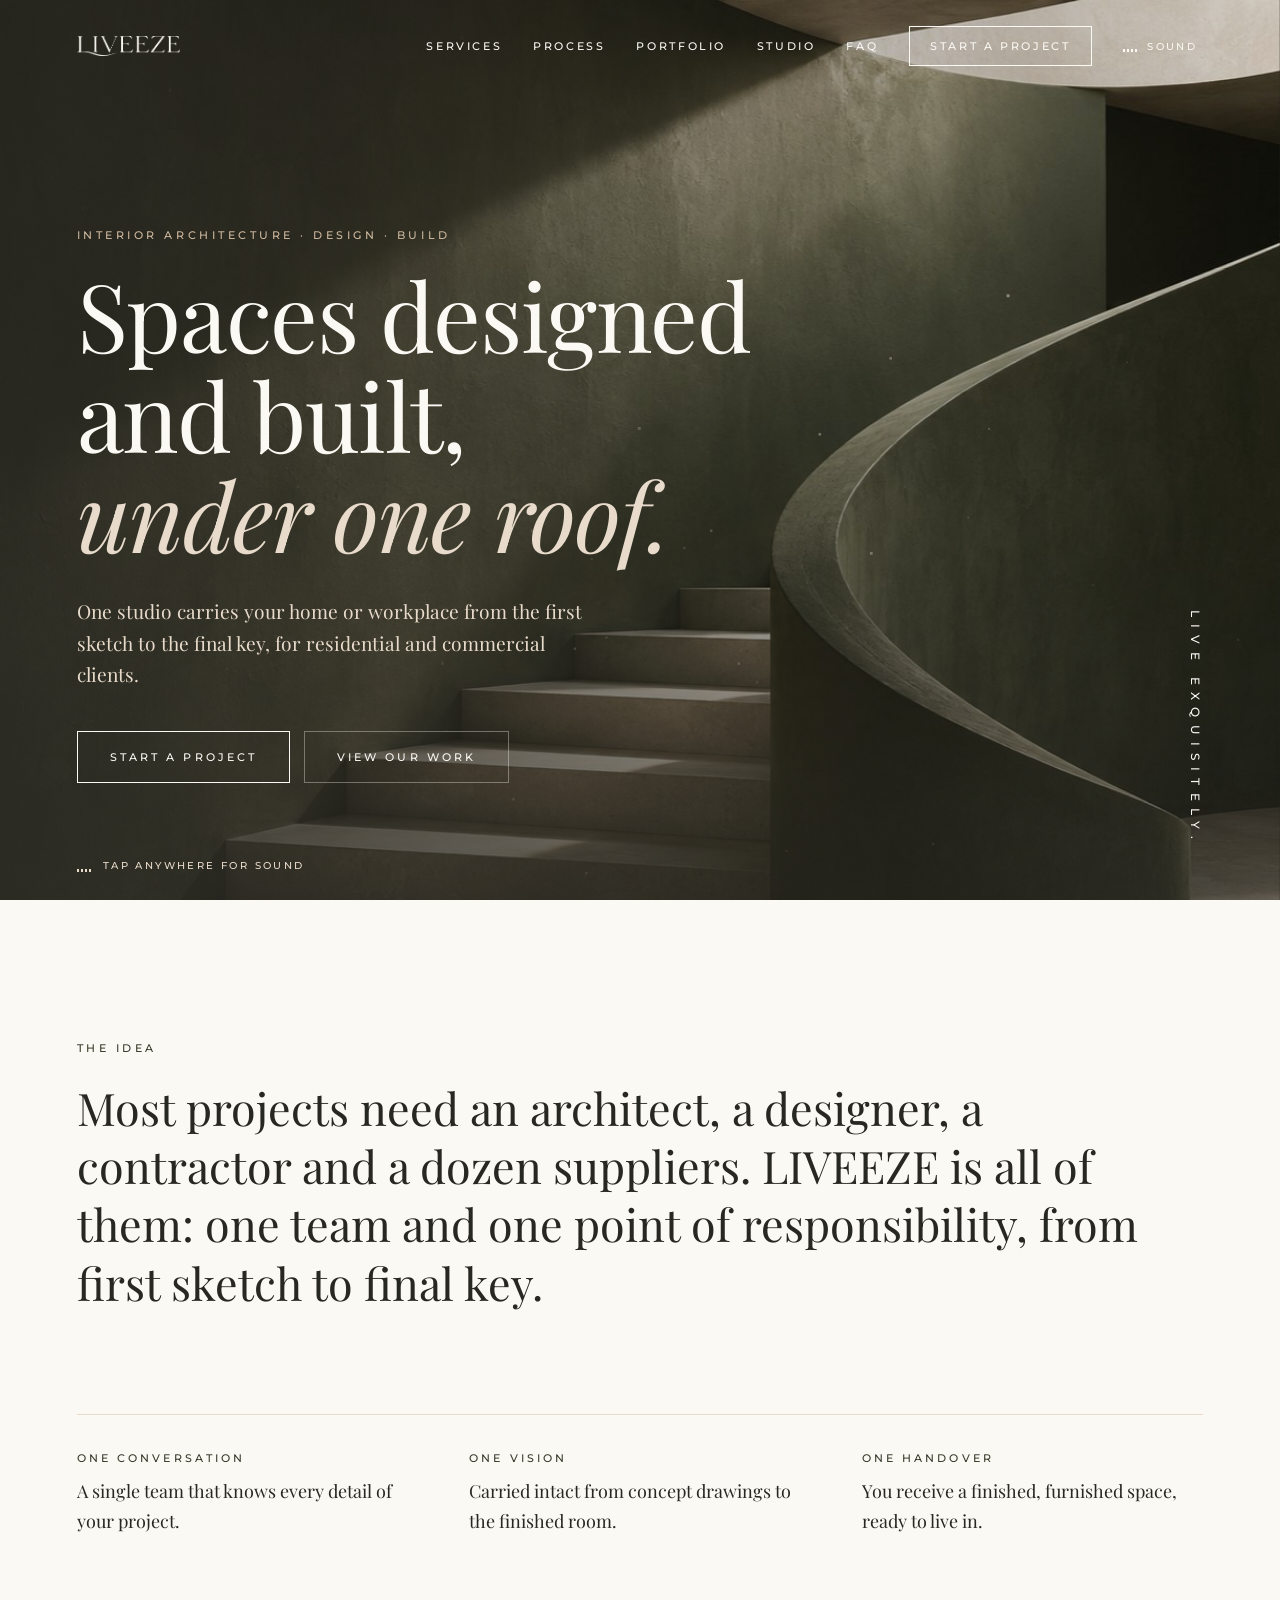
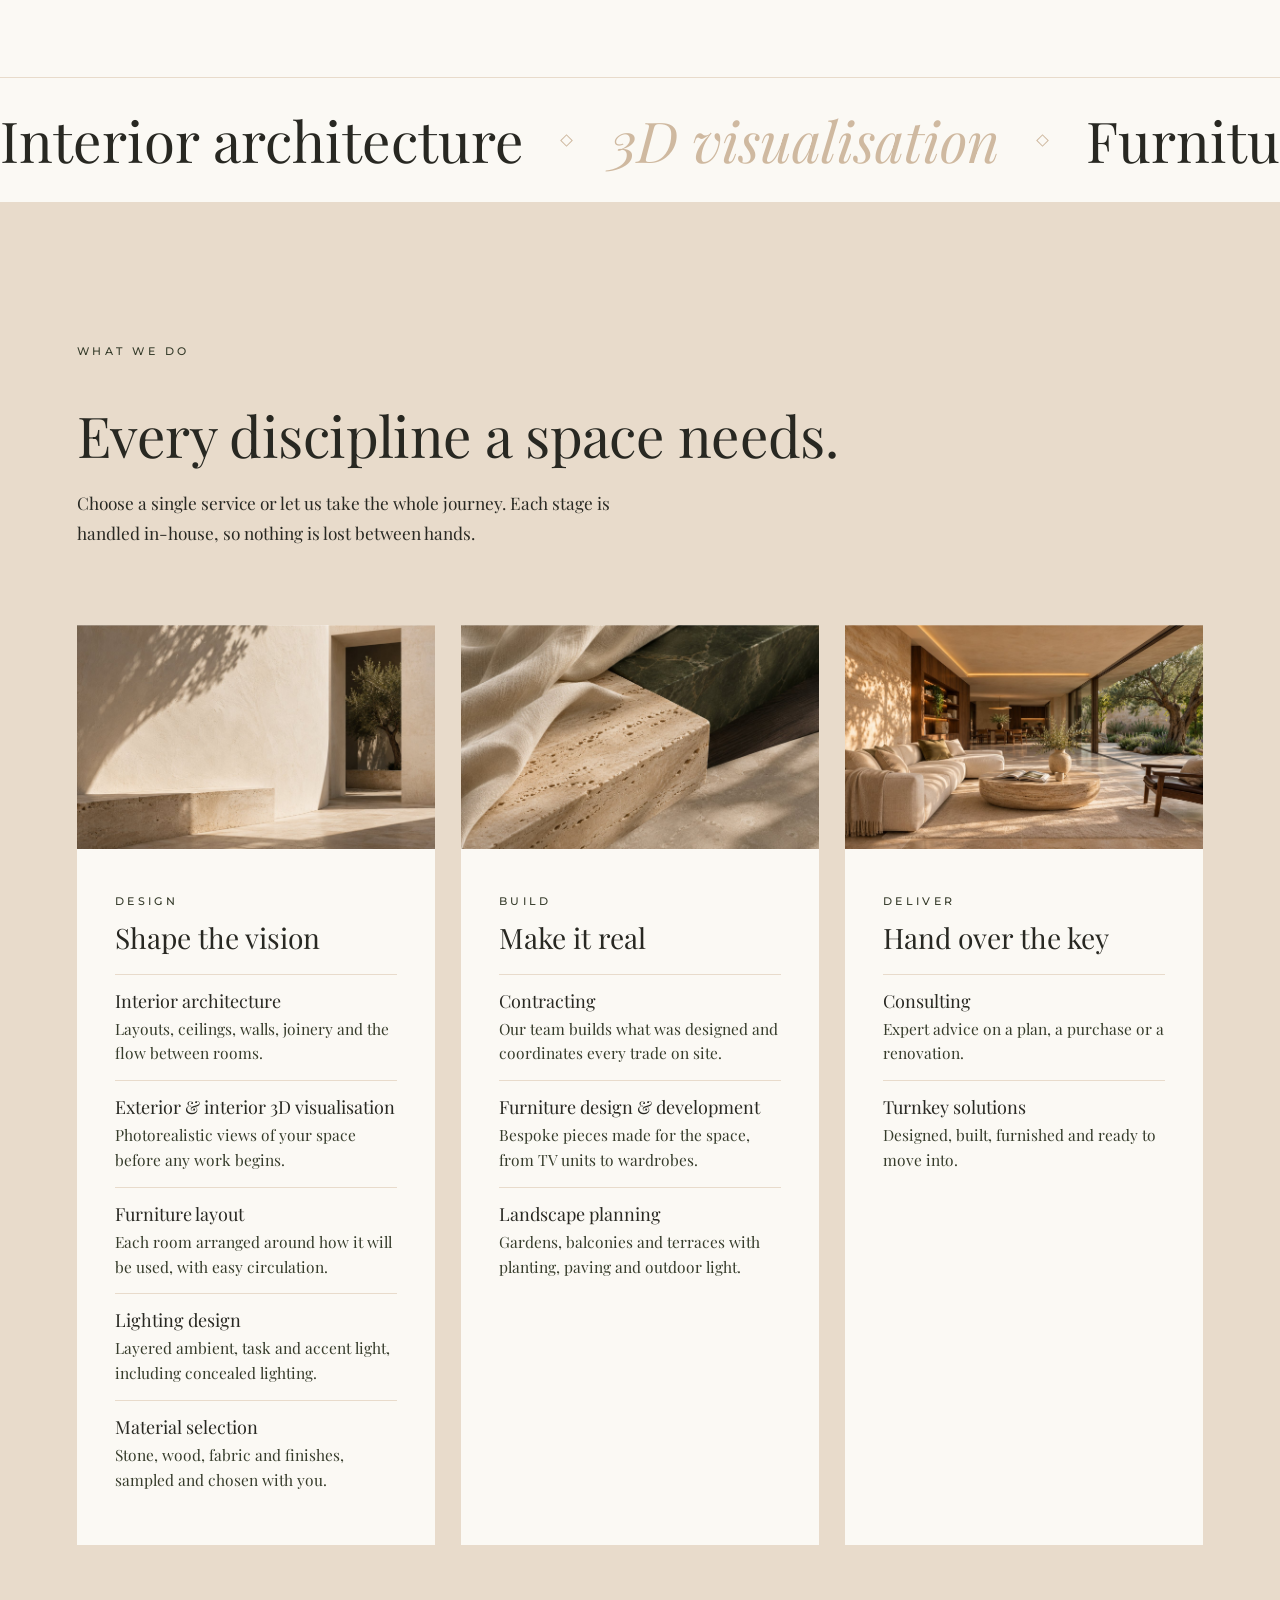
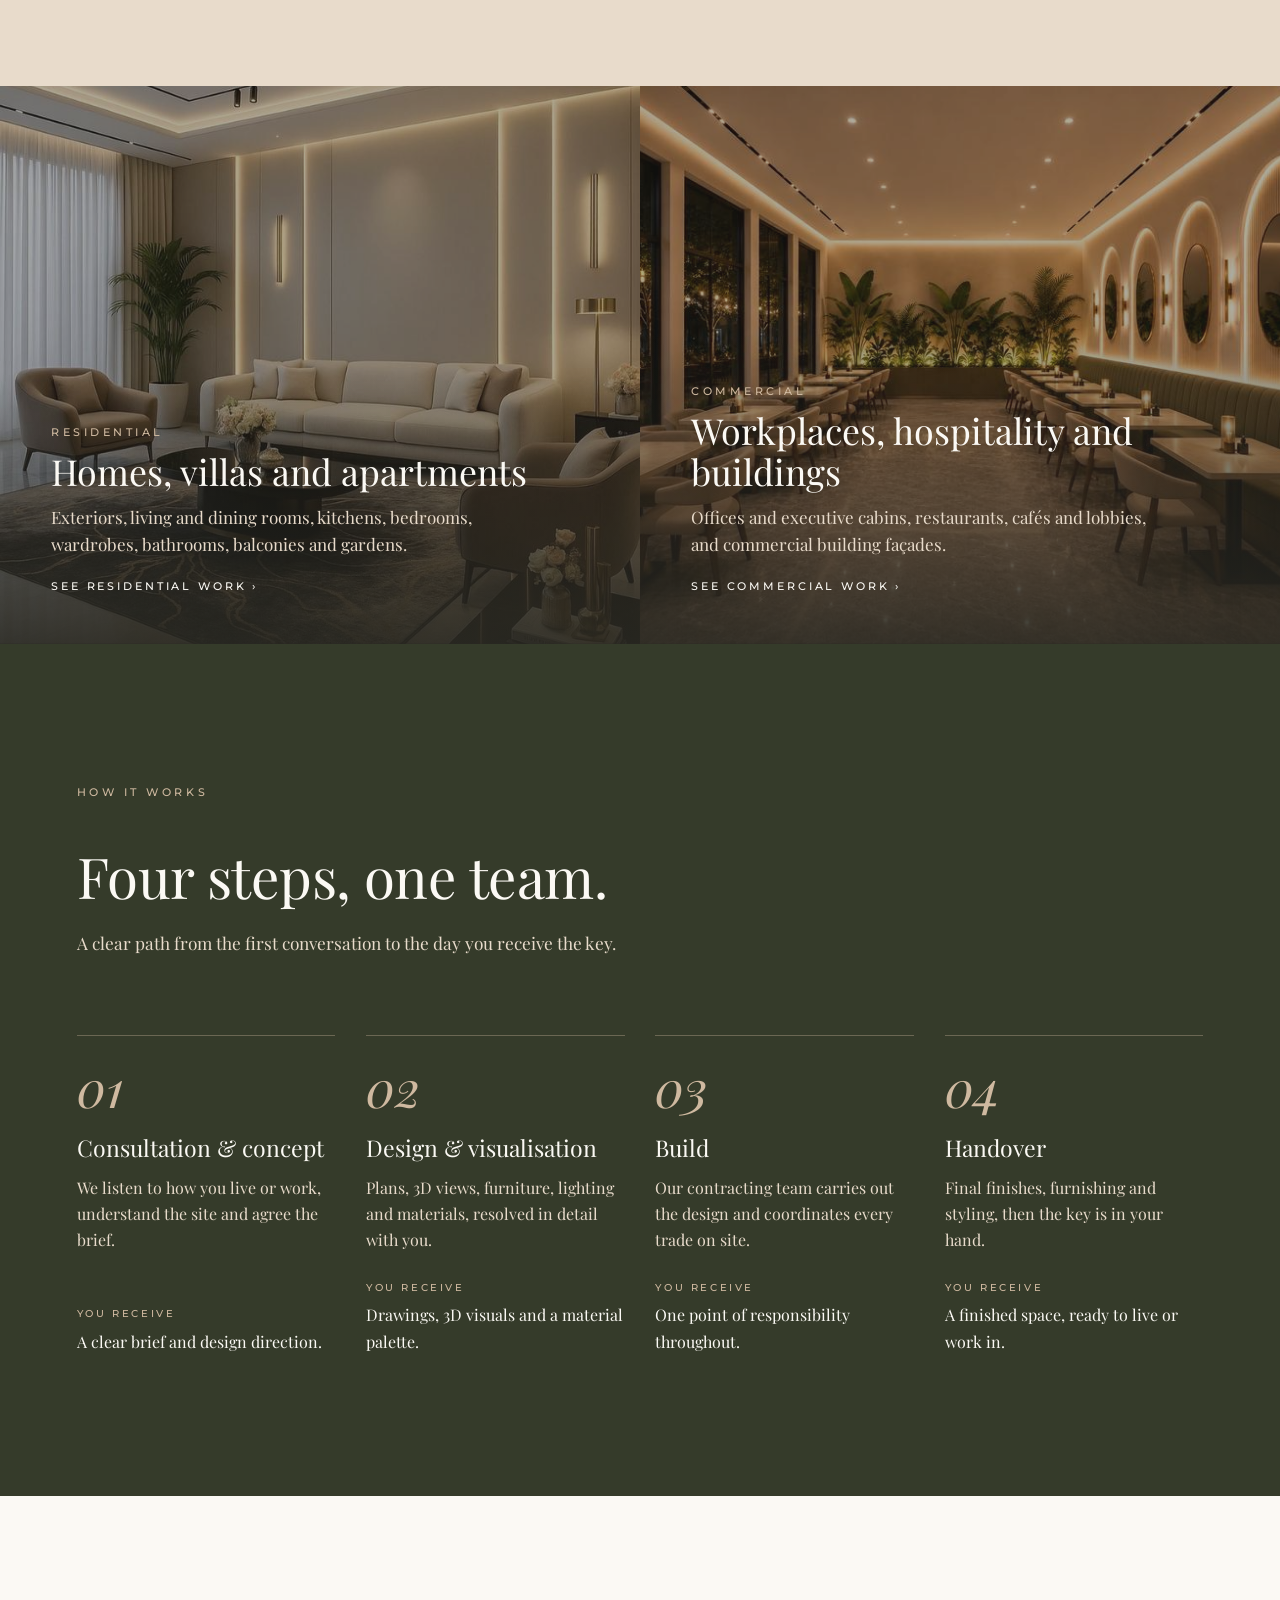
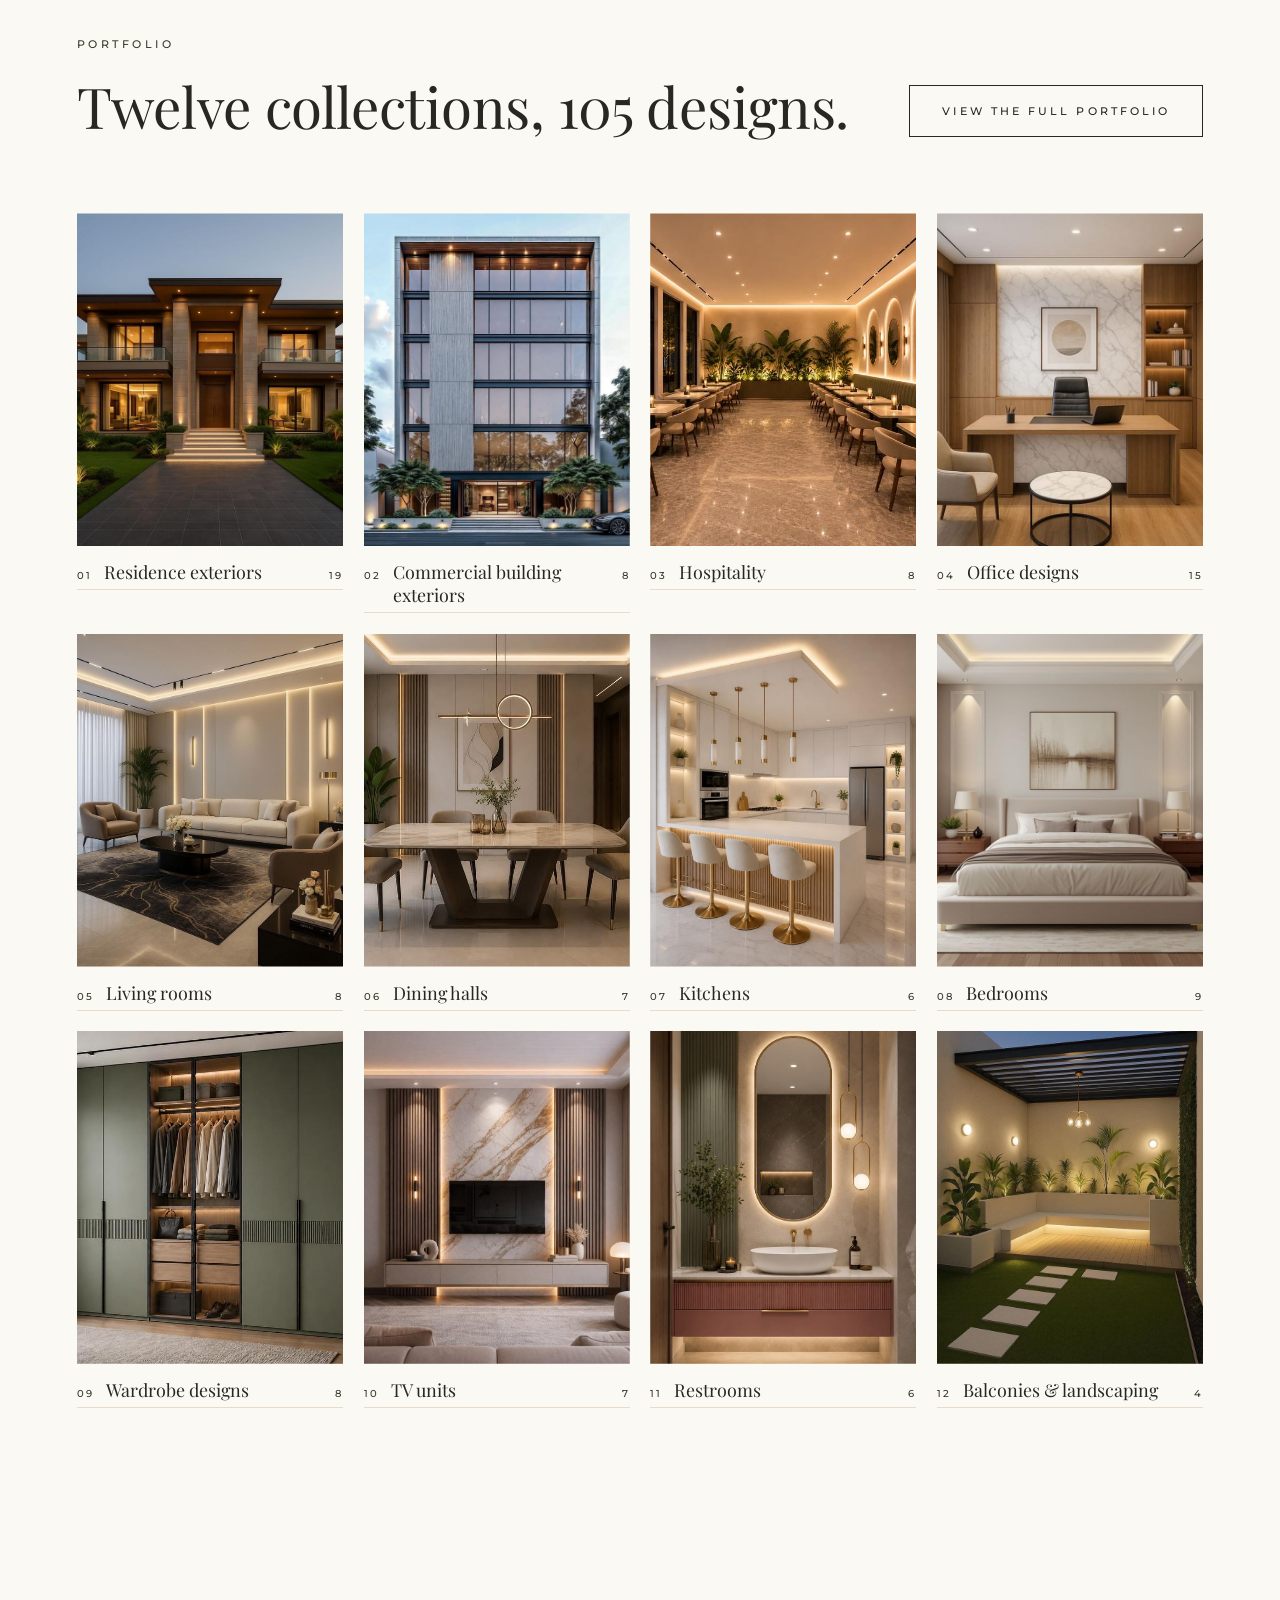
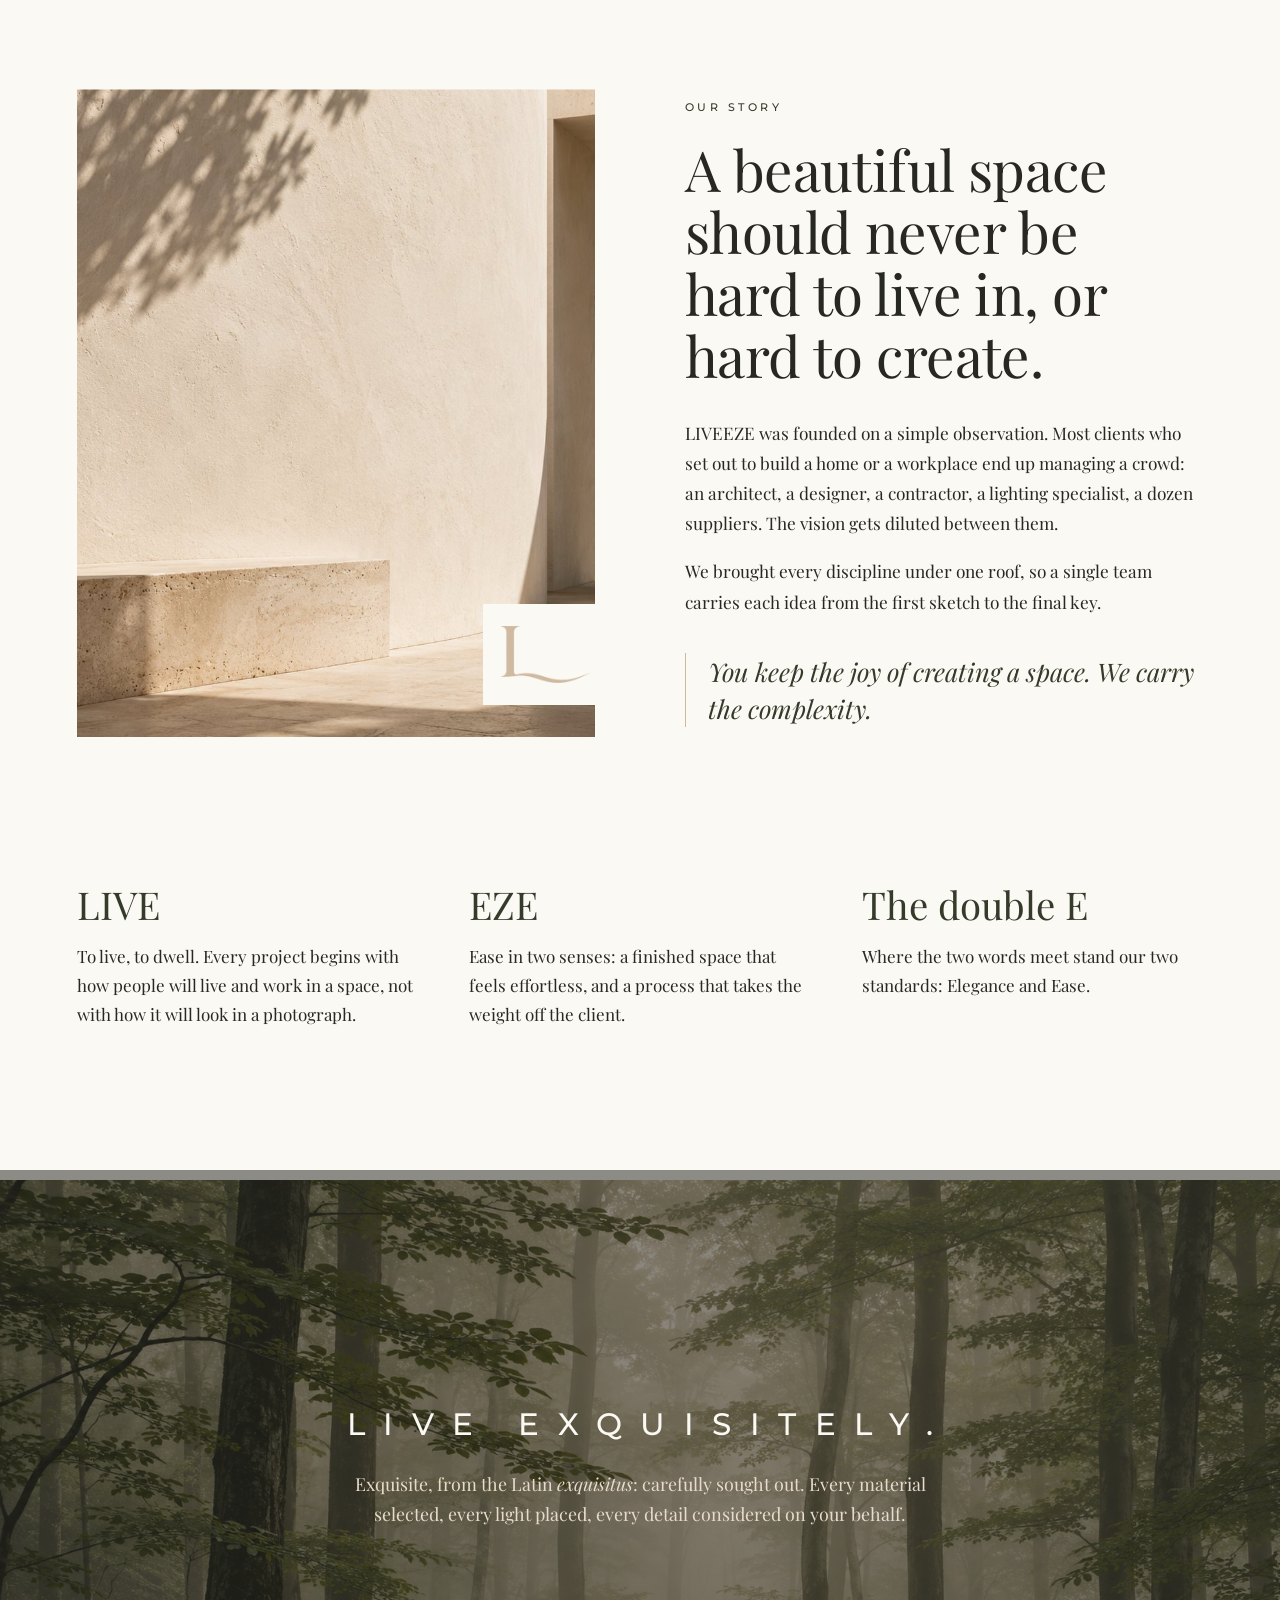
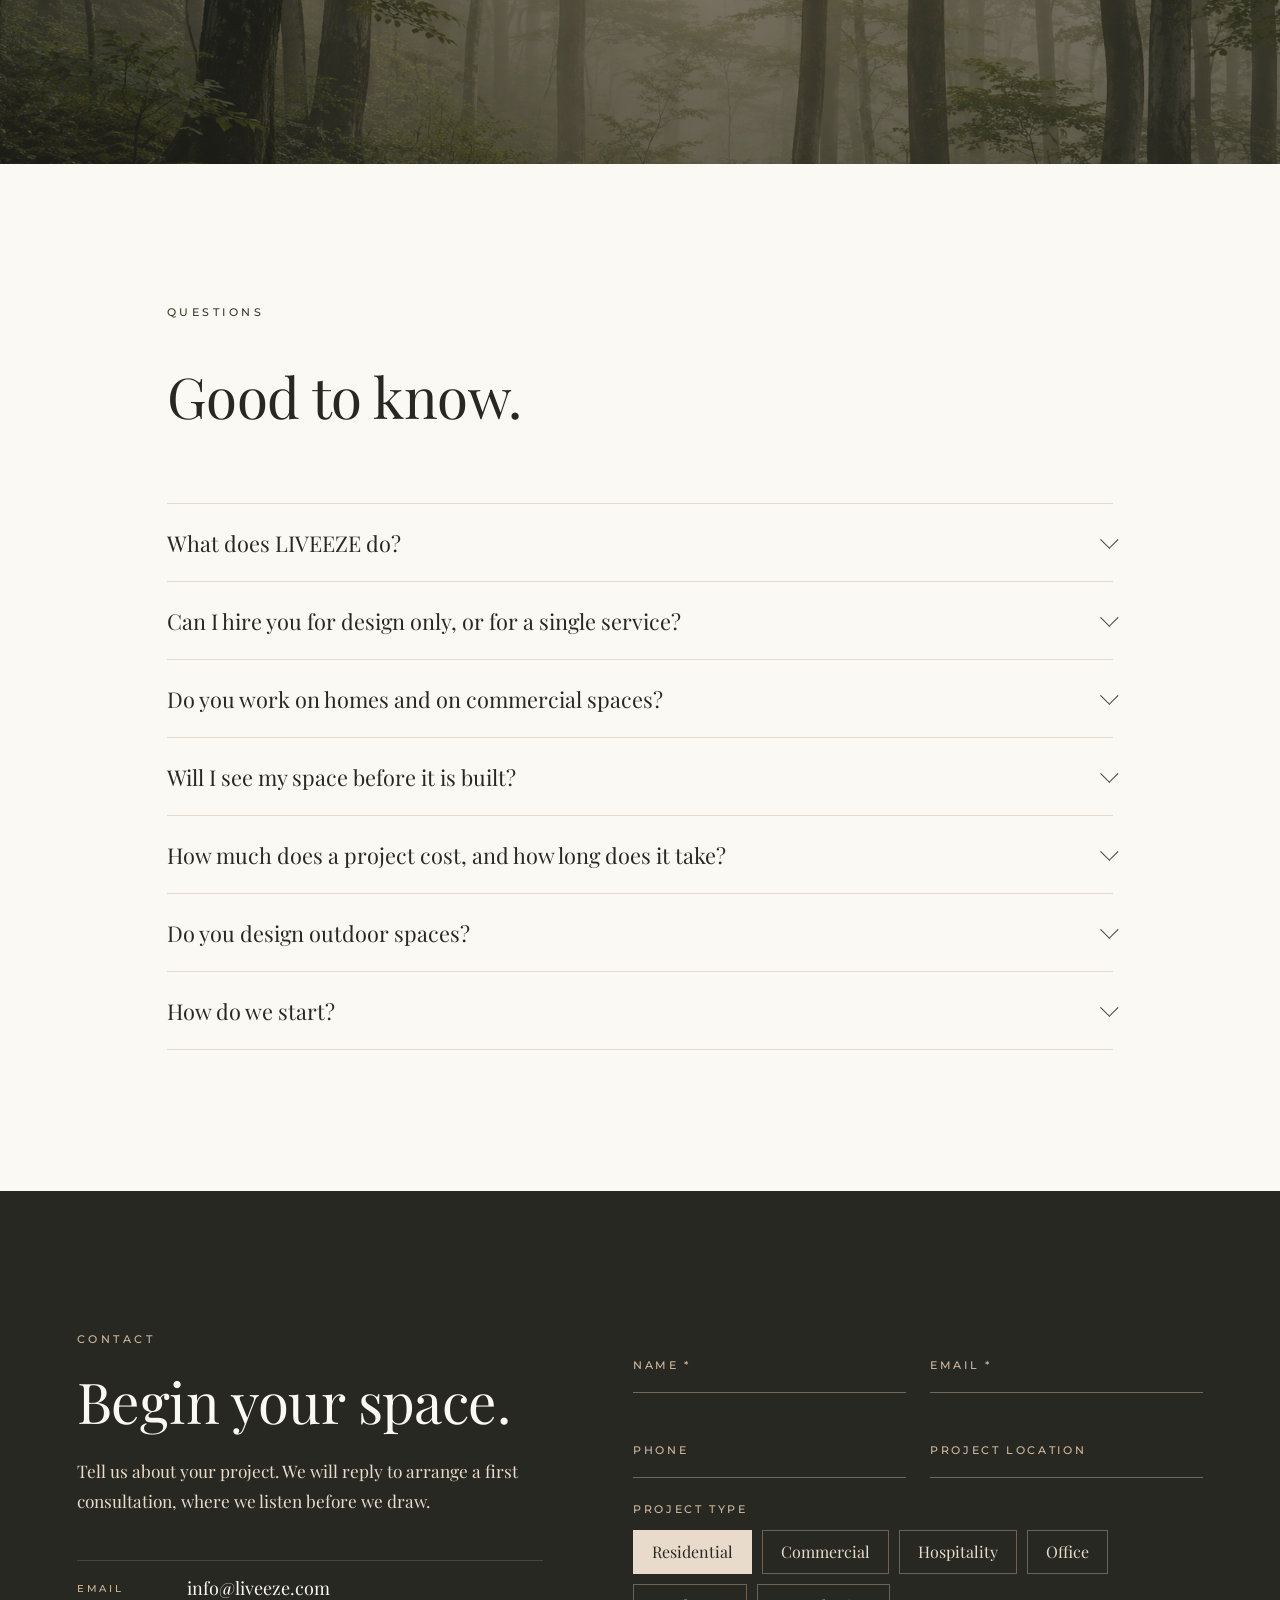
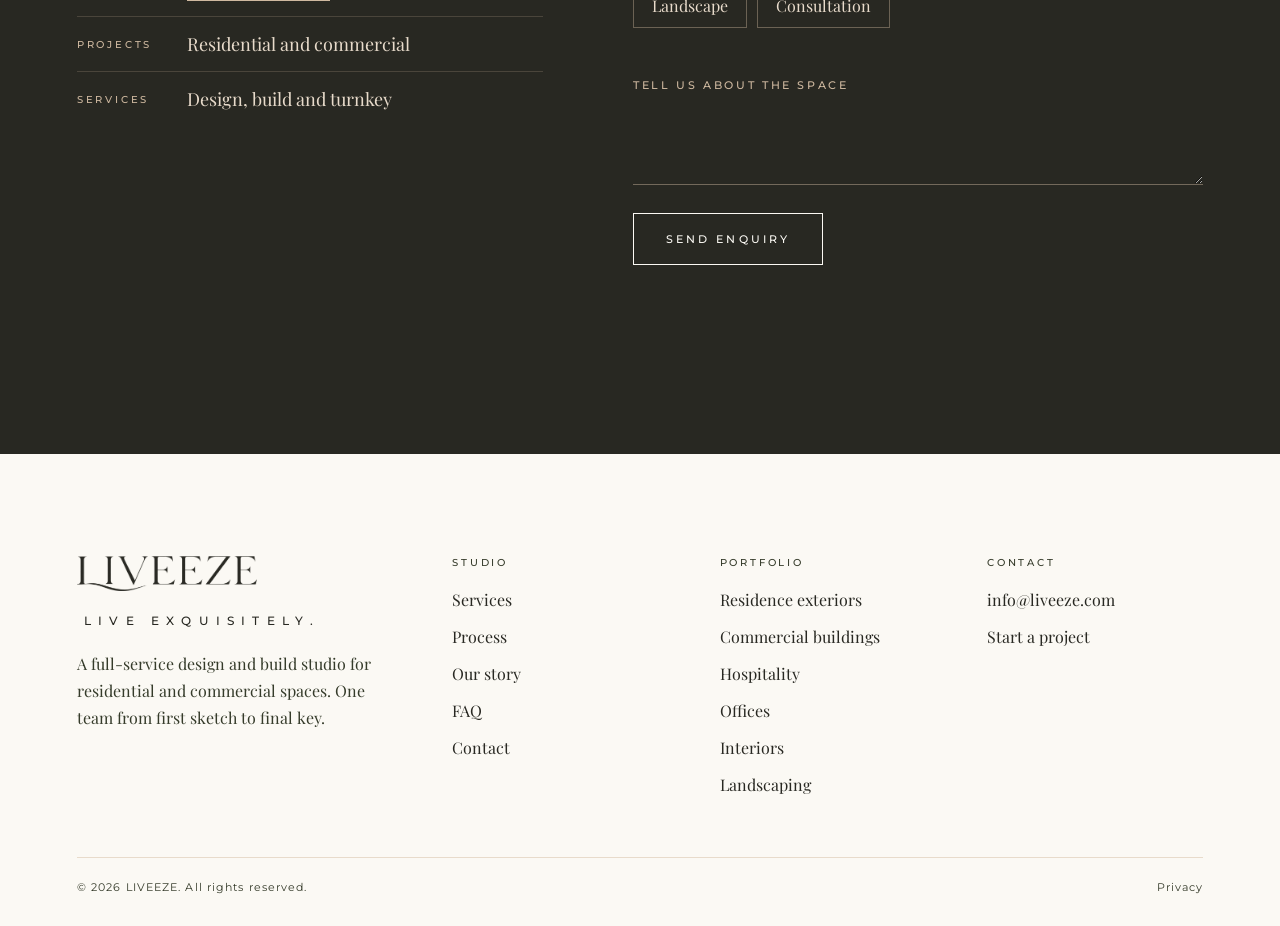
==== commit 408bb362: "SEO: structured data, image sitemap, robots meta, caching headers - JSON-LD graph: Organization, Web" ====
--- a/website/index.html
+++ b/website/index.html
@@ -6,6 +6,7 @@
 <title>LIVEEZE · Interior Architecture, Design &amp; Build</title>
 <meta name="description" content="LIVEEZE is a full-service design and build studio for residential and commercial spaces. Interior architecture, 3D visualisation, furniture, lighting, materials, landscape, contracting and turnkey delivery, under one roof.">
 <link rel="canonical" href="https://www.liveeze.com/">
+<meta name="robots" content="index, follow, max-image-preview:large">
 <meta name="theme-color" content="#282822">
 <meta property="og:type" content="website">
 <meta property="og:site_name" content="LIVEEZE">
@@ -30,20 +31,276 @@
 <link rel="preload" as="image" href="assets/images/hero-staircase.jpg">
 <link rel="stylesheet" href="styles.css">
 <script>document.documentElement.classList.add('js')</script>
+<!-- SCHEMA:START -->
 <script type="application/ld+json">
 {
-  "@context": "https://schema.org",
-  "@type": "ProfessionalService",
-  "name": "LIVEEZE",
-  "url": "https://www.liveeze.com/",
-  "logo": "https://www.liveeze.com/assets/icons/icon-512.png",
-  "image": "https://www.liveeze.com/assets/og-image.jpg",
-  "slogan": "Live exquisitely.",
-  "email": "info@liveeze.com",
-  "description": "Full-service interior architecture, design and build studio for residential and commercial spaces, from first sketch to final key.",
-  "knowsAbout": ["Interior architecture", "Exterior and interior 3D visualisation", "Furniture layout", "Furniture design and development", "Lighting design", "Material selection", "Landscape planning", "Contracting", "Consulting", "Turnkey solutions"]
+ "@context": "https://schema.org",
+ "@graph": [
+  {
+   "@type": "Organization",
+   "@id": "https://www.liveeze.com/#organization",
+   "name": "LIVEEZE",
+   "url": "https://www.liveeze.com/",
+   "logo": {
+    "@type": "ImageObject",
+    "@id": "https://www.liveeze.com/#logo",
+    "url": "https://www.liveeze.com/assets/icons/icon-512.png",
+    "width": 512,
+    "height": 512,
+    "caption": "LIVEEZE"
+   },
+   "image": {
+    "@id": "https://www.liveeze.com/#logo"
+   },
+   "email": "info@liveeze.com",
+   "slogan": "Live exquisitely.",
+   "description": "LIVEEZE is a full-service interior architecture, design and build studio for residential and commercial spaces, from first sketch to final key."
+  },
+  {
+   "@type": "WebSite",
+   "@id": "https://www.liveeze.com/#website",
+   "url": "https://www.liveeze.com/",
+   "name": "LIVEEZE",
+   "description": "Interior architecture, design and build, under one roof.",
+   "publisher": {
+    "@id": "https://www.liveeze.com/#organization"
+   },
+   "inLanguage": "en"
+  },
+  {
+   "@type": "ProfessionalService",
+   "@id": "https://www.liveeze.com/#business",
+   "name": "LIVEEZE",
+   "url": "https://www.liveeze.com/",
+   "image": "https://www.liveeze.com/assets/og-image.jpg",
+   "logo": {
+    "@id": "https://www.liveeze.com/#logo"
+   },
+   "email": "info@liveeze.com",
+   "description": "LIVEEZE is a full-service interior architecture, design and build studio for residential and commercial spaces, from first sketch to final key.",
+   "slogan": "Live exquisitely.",
+   "parentOrganization": {
+    "@id": "https://www.liveeze.com/#organization"
+   },
+   "knowsAbout": [
+    "Interior architecture",
+    "Exterior and interior 3D visualisation",
+    "Furniture layout",
+    "Furniture design and development",
+    "Lighting design",
+    "Material selection",
+    "Landscape planning",
+    "Contracting",
+    "Consulting",
+    "Turnkey solutions",
+    "Residential interior design",
+    "Commercial interior design",
+    "Hospitality design",
+    "Office design"
+   ],
+   "hasOfferCatalog": {
+    "@type": "OfferCatalog",
+    "name": "Design and build services",
+    "itemListElement": [
+     {
+      "@type": "Offer",
+      "itemOffered": {
+       "@type": "Service",
+       "name": "Interior architecture",
+       "description": "Layouts, ceilings, walls, joinery and the flow between rooms.",
+       "provider": {
+        "@id": "https://www.liveeze.com/#organization"
+       }
+      }
+     },
+     {
+      "@type": "Offer",
+      "itemOffered": {
+       "@type": "Service",
+       "name": "Exterior and interior 3D visualisation",
+       "description": "Photorealistic views of a space before any work begins.",
+       "provider": {
+        "@id": "https://www.liveeze.com/#organization"
+       }
+      }
+     },
+     {
+      "@type": "Offer",
+      "itemOffered": {
+       "@type": "Service",
+       "name": "Furniture layout",
+       "description": "Each room arranged around how it will be used, with easy circulation.",
+       "provider": {
+        "@id": "https://www.liveeze.com/#organization"
+       }
+      }
+     },
+     {
+      "@type": "Offer",
+      "itemOffered": {
+       "@type": "Service",
+       "name": "Furniture design and development",
+       "description": "Bespoke pieces made for the space, from TV units to wardrobes.",
+       "provider": {
+        "@id": "https://www.liveeze.com/#organization"
+       }
+      }
+     },
+     {
+      "@type": "Offer",
+      "itemOffered": {
+       "@type": "Service",
+       "name": "Lighting design",
+       "description": "Layered ambient, task and accent light, including concealed lighting.",
+       "provider": {
+        "@id": "https://www.liveeze.com/#organization"
+       }
+      }
+     },
+     {
+      "@type": "Offer",
+      "itemOffered": {
+       "@type": "Service",
+       "name": "Material selection",
+       "description": "Stone, wood, fabric and finishes, sampled and chosen with the client.",
+       "provider": {
+        "@id": "https://www.liveeze.com/#organization"
+       }
+      }
+     },
+     {
+      "@type": "Offer",
+      "itemOffered": {
+       "@type": "Service",
+       "name": "Landscape planning",
+       "description": "Gardens, balconies and terraces with planting, paving and outdoor light.",
+       "provider": {
+        "@id": "https://www.liveeze.com/#organization"
+       }
+      }
+     },
+     {
+      "@type": "Offer",
+      "itemOffered": {
+       "@type": "Service",
+       "name": "Contracting",
+       "description": "Building what was designed and coordinating every trade on site.",
+       "provider": {
+        "@id": "https://www.liveeze.com/#organization"
+       }
+      }
+     },
+     {
+      "@type": "Offer",
+      "itemOffered": {
+       "@type": "Service",
+       "name": "Consulting",
+       "description": "Expert advice on a plan, a purchase or a renovation.",
+       "provider": {
+        "@id": "https://www.liveeze.com/#organization"
+       }
+      }
+     },
+     {
+      "@type": "Offer",
+      "itemOffered": {
+       "@type": "Service",
+       "name": "Turnkey solutions",
+       "description": "Spaces designed, built, furnished and ready to move into.",
+       "provider": {
+        "@id": "https://www.liveeze.com/#organization"
+       }
+      }
+     }
+    ]
+   }
+  },
+  {
+   "@type": "WebPage",
+   "@id": "https://www.liveeze.com/#webpage",
+   "url": "https://www.liveeze.com/",
+   "name": "LIVEEZE · Interior Architecture, Design & Build",
+   "description": "LIVEEZE is a full-service interior architecture, design and build studio for residential and commercial spaces, from first sketch to final key.",
+   "isPartOf": {
+    "@id": "https://www.liveeze.com/#website"
+   },
+   "about": {
+    "@id": "https://www.liveeze.com/#organization"
+   },
+   "inLanguage": "en",
+   "primaryImageOfPage": {
+    "@type": "ImageObject",
+    "url": "https://www.liveeze.com/assets/og-image.jpg",
+    "width": 1200,
+    "height": 630
+   }
+  },
+  {
+   "@type": "FAQPage",
+   "@id": "https://www.liveeze.com/#faq",
+   "mainEntity": [
+    {
+     "@type": "Question",
+     "name": "What does LIVEEZE do?",
+     "acceptedAnswer": {
+      "@type": "Answer",
+      "text": "We are a full-service design and build studio. One team covers interior architecture, 3D visualisation, furniture, lighting, materials, landscape, contracting and turnkey delivery for residential and commercial spaces."
+     }
+    },
+    {
+     "@type": "Question",
+     "name": "Can I hire you for design only, or for a single service?",
+     "acceptedAnswer": {
+      "@type": "Answer",
+      "text": "Yes. You can choose one service, such as design, 3D visualisation, furniture or consulting, or let us take the whole project from concept to handover."
+     }
+    },
+    {
+     "@type": "Question",
+     "name": "Do you work on homes and on commercial spaces?",
+     "acceptedAnswer": {
+      "@type": "Answer",
+      "text": "Both. We design and build villas, homes and apartments, and commercial spaces including offices, restaurants, cafés, lobbies and building exteriors. You can browse each area in our portfolio."
+     }
+    },
+    {
+     "@type": "Question",
+     "name": "Will I see my space before it is built?",
+     "acceptedAnswer": {
+      "@type": "Answer",
+      "text": "Yes. Our exterior and interior 3D visualisation shows your space photorealistically, so you can make decisions on layout, materials and lighting with confidence before work begins."
+     }
+    },
+    {
+     "@type": "Question",
+     "name": "How much does a project cost, and how long does it take?",
+     "acceptedAnswer": {
+      "@type": "Answer",
+      "text": "Every space is different. After the first consultation we prepare a proposal with the scope, budget and timeline for your project."
+     }
+    },
+    {
+     "@type": "Question",
+     "name": "Do you design outdoor spaces?",
+     "acceptedAnswer": {
+      "@type": "Answer",
+      "text": "Yes. Landscape planning covers gardens, balconies and terraces, with planting, paving, seating and outdoor lighting."
+     }
+    },
+    {
+     "@type": "Question",
+     "name": "How do we start?",
+     "acceptedAnswer": {
+      "@type": "Answer",
+      "text": "Send us an enquiry using the form below. We will reply to arrange a first consultation, where we listen to your needs before we draw anything."
+     }
+    }
+   ]
+  }
+ ]
 }
 </script>
+<!-- SCHEMA:END -->
 </head>
 <body>
 <a class="skip" href="#main">Skip to content</a>
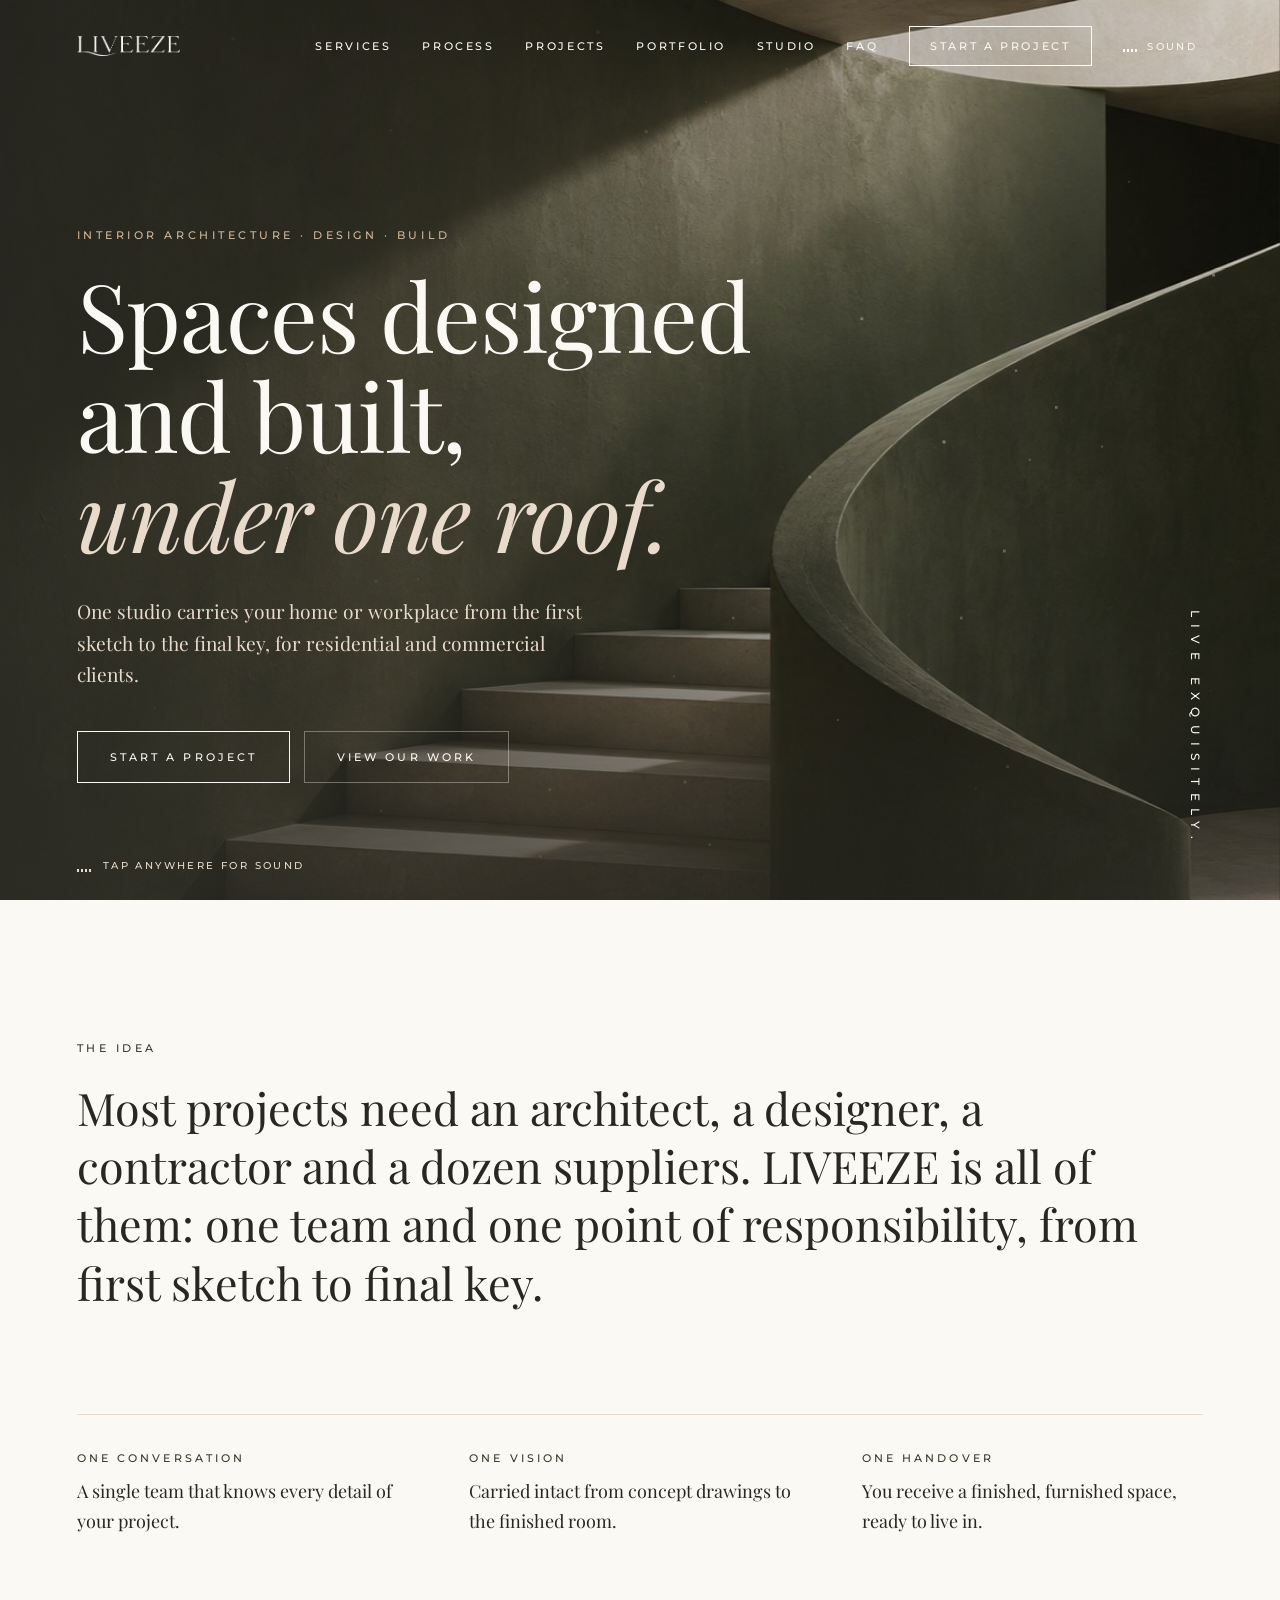
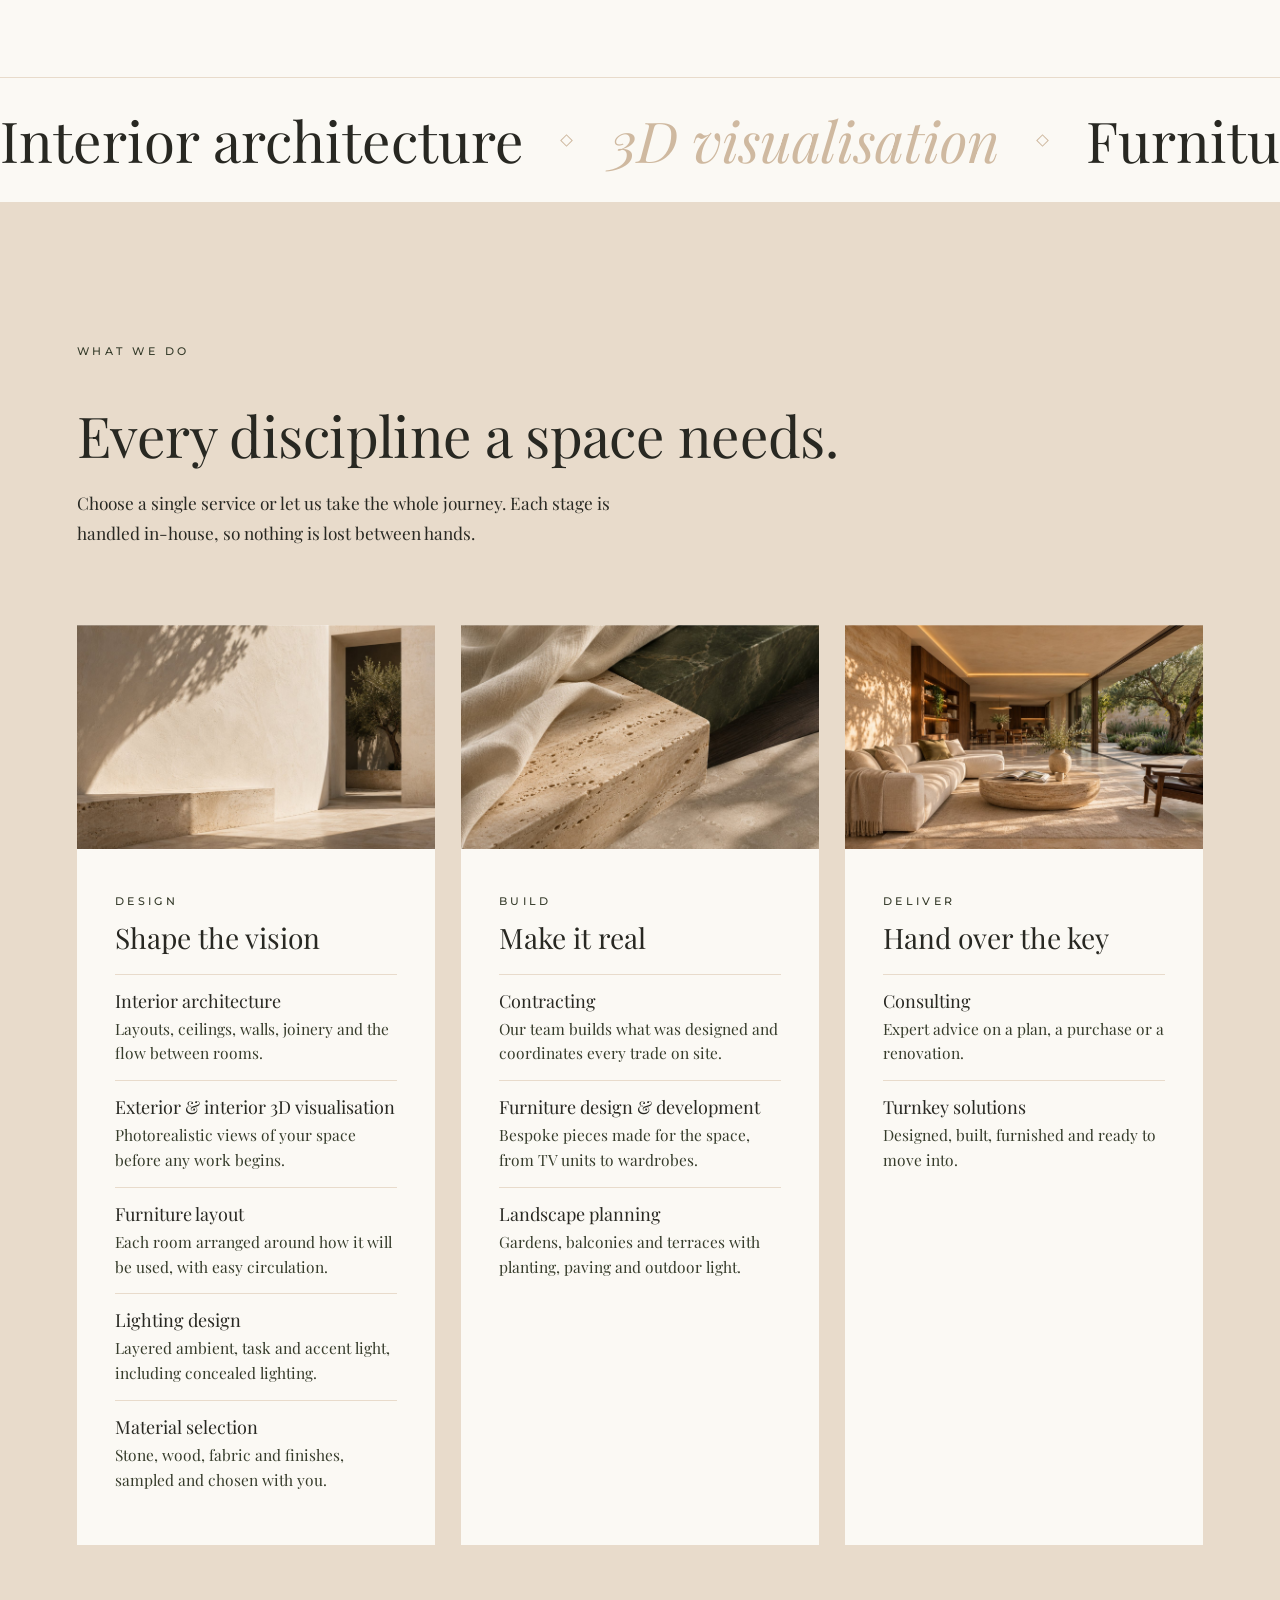
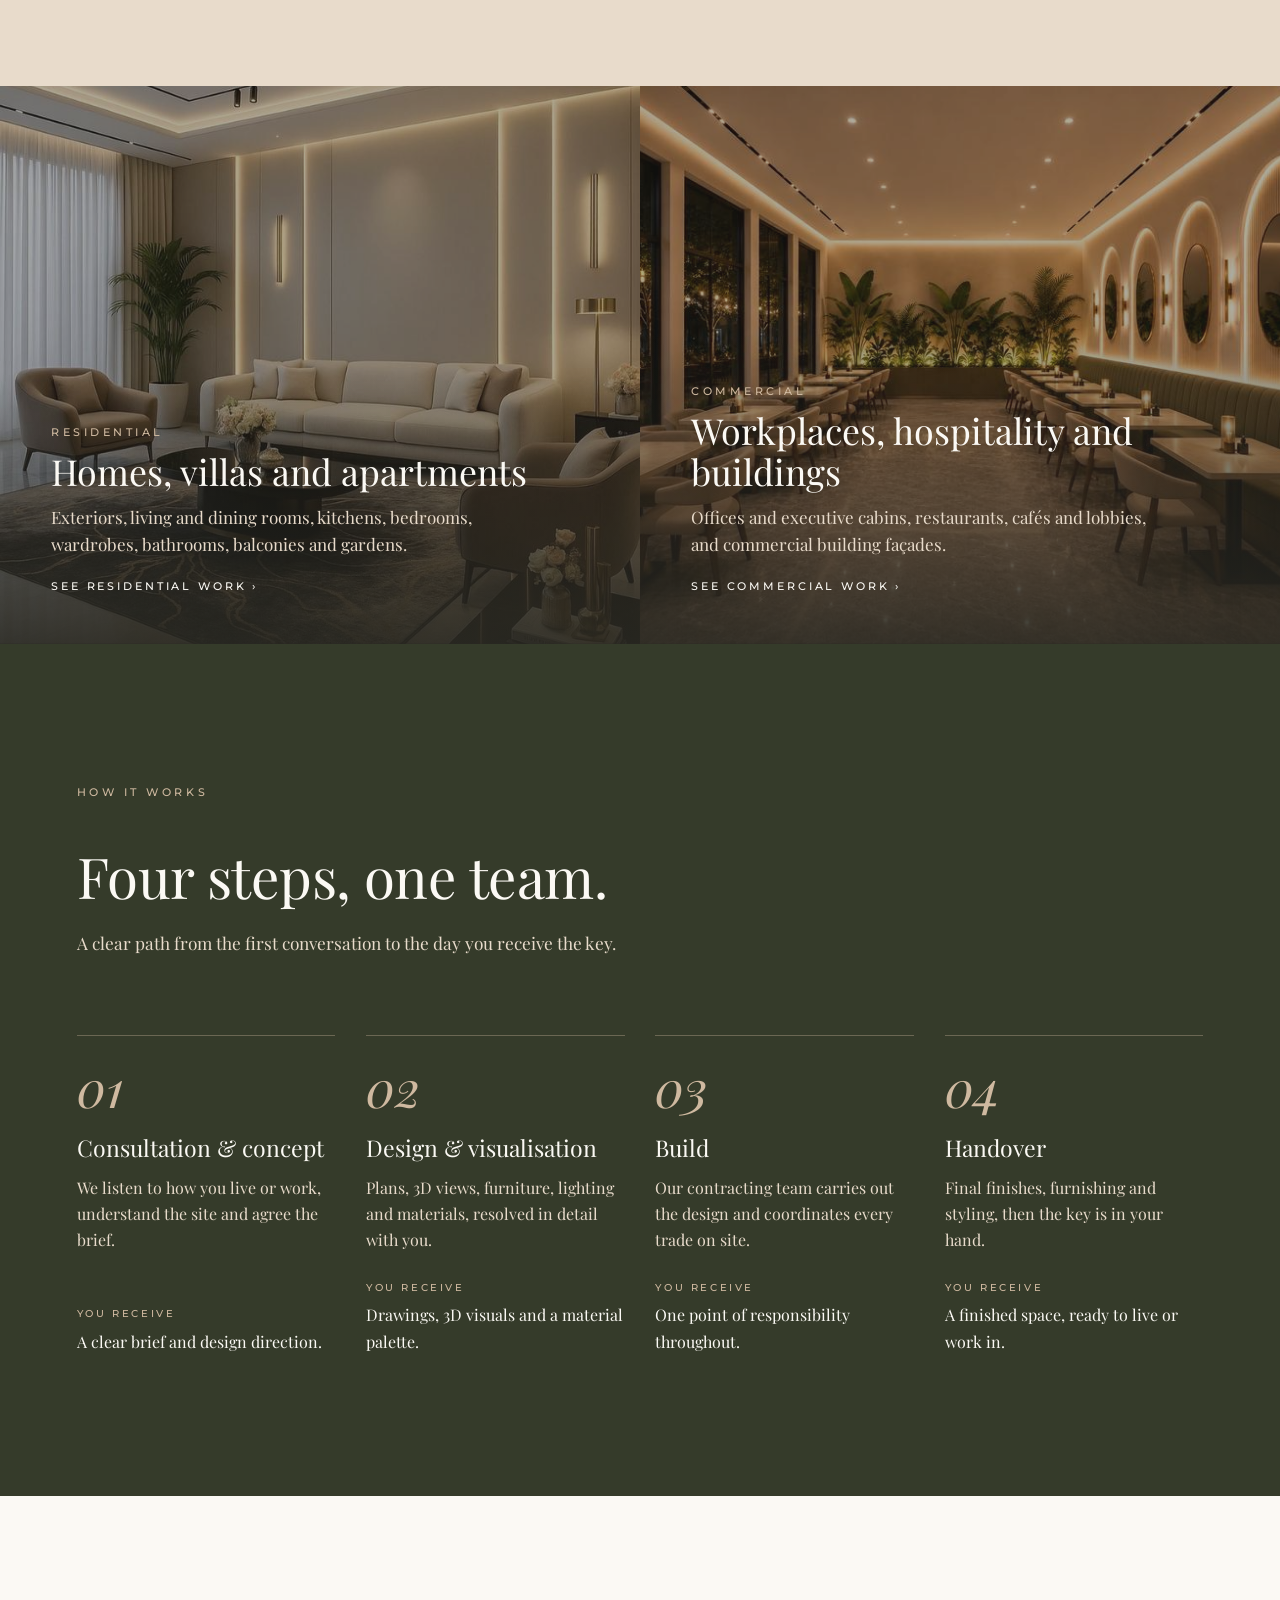
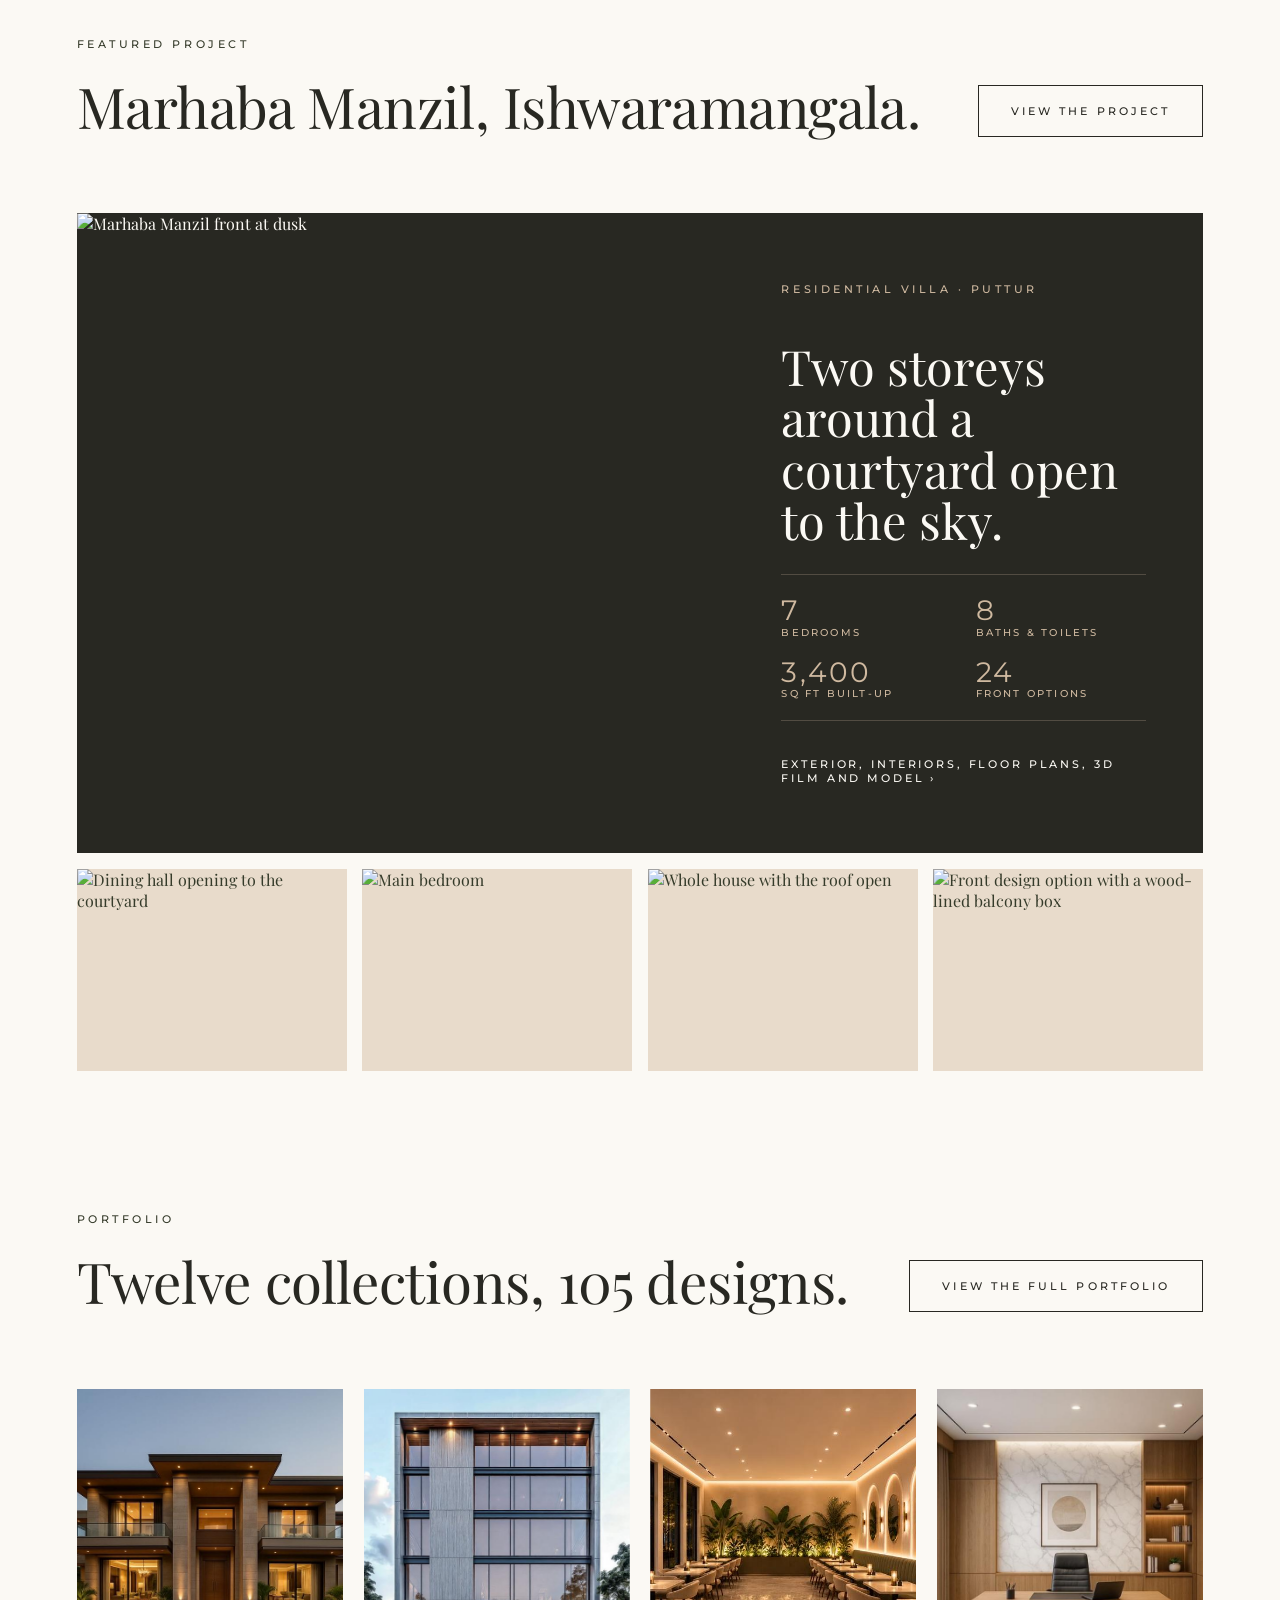
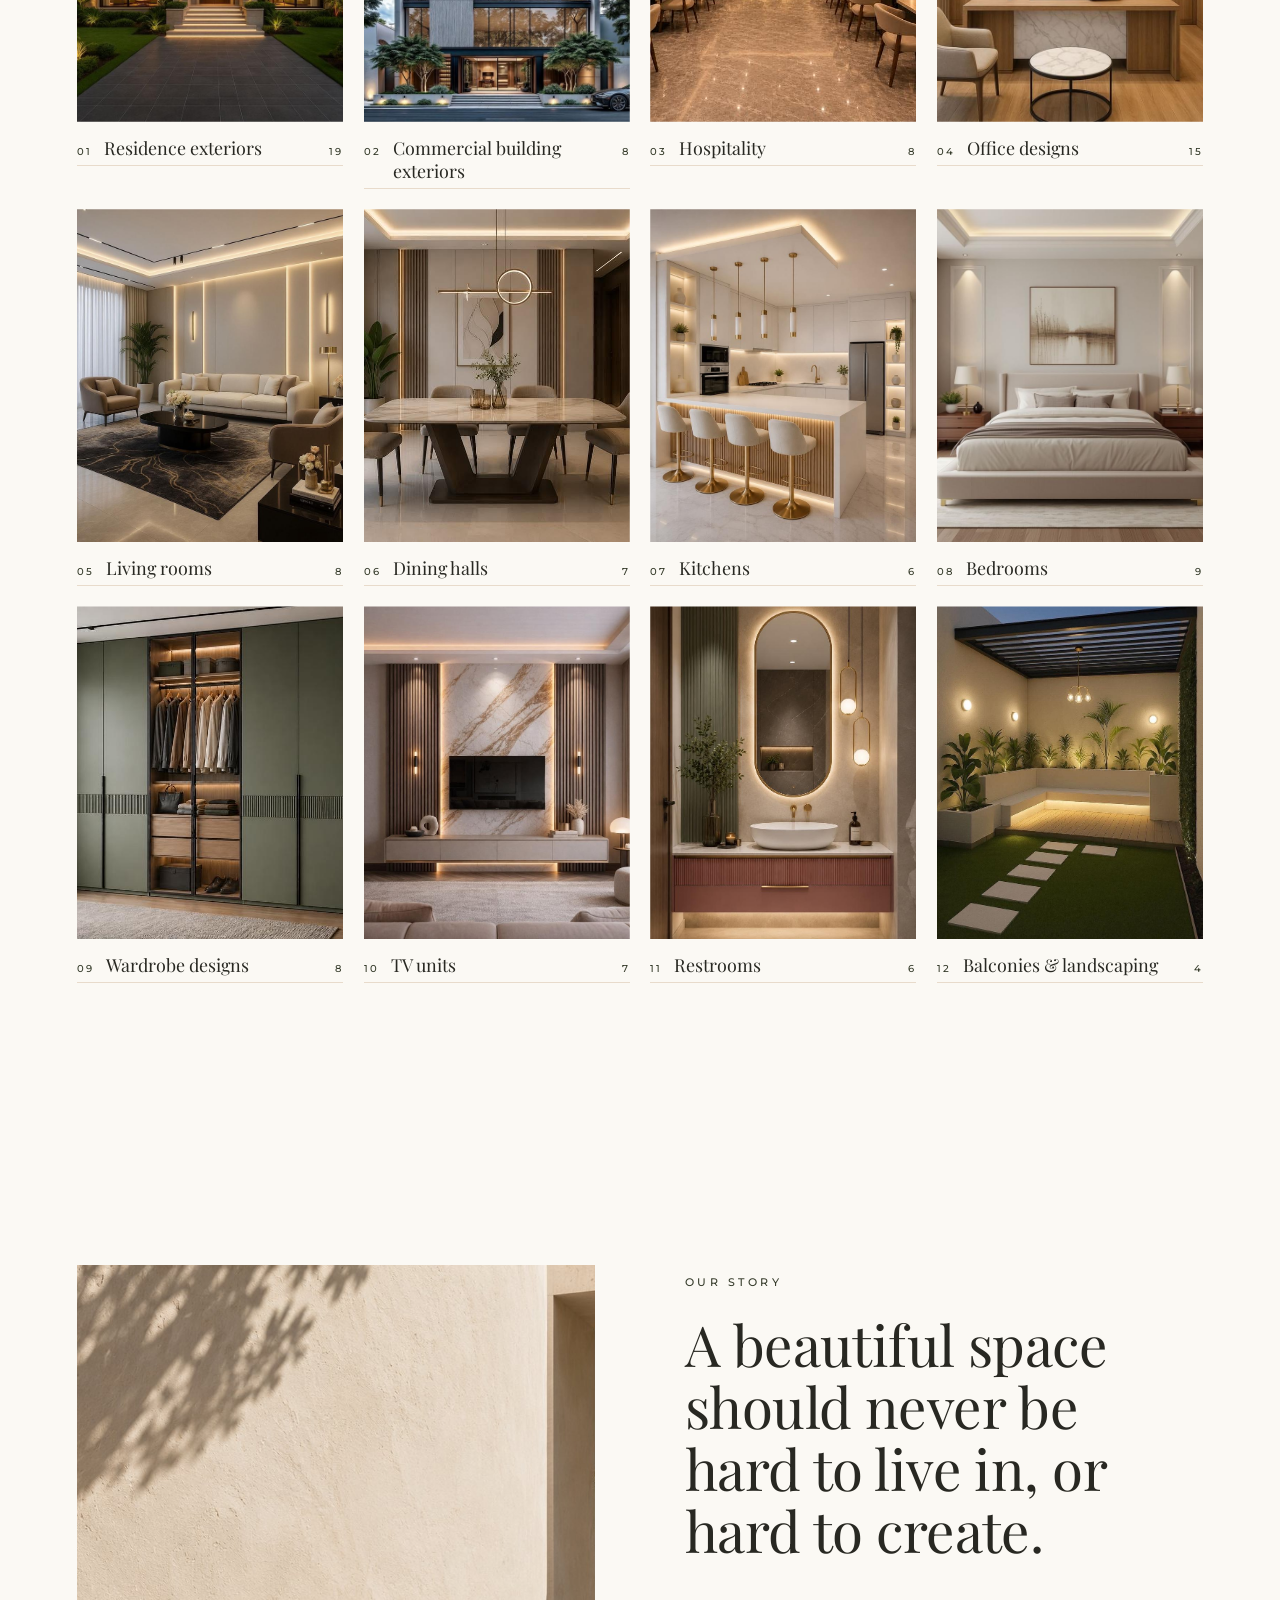
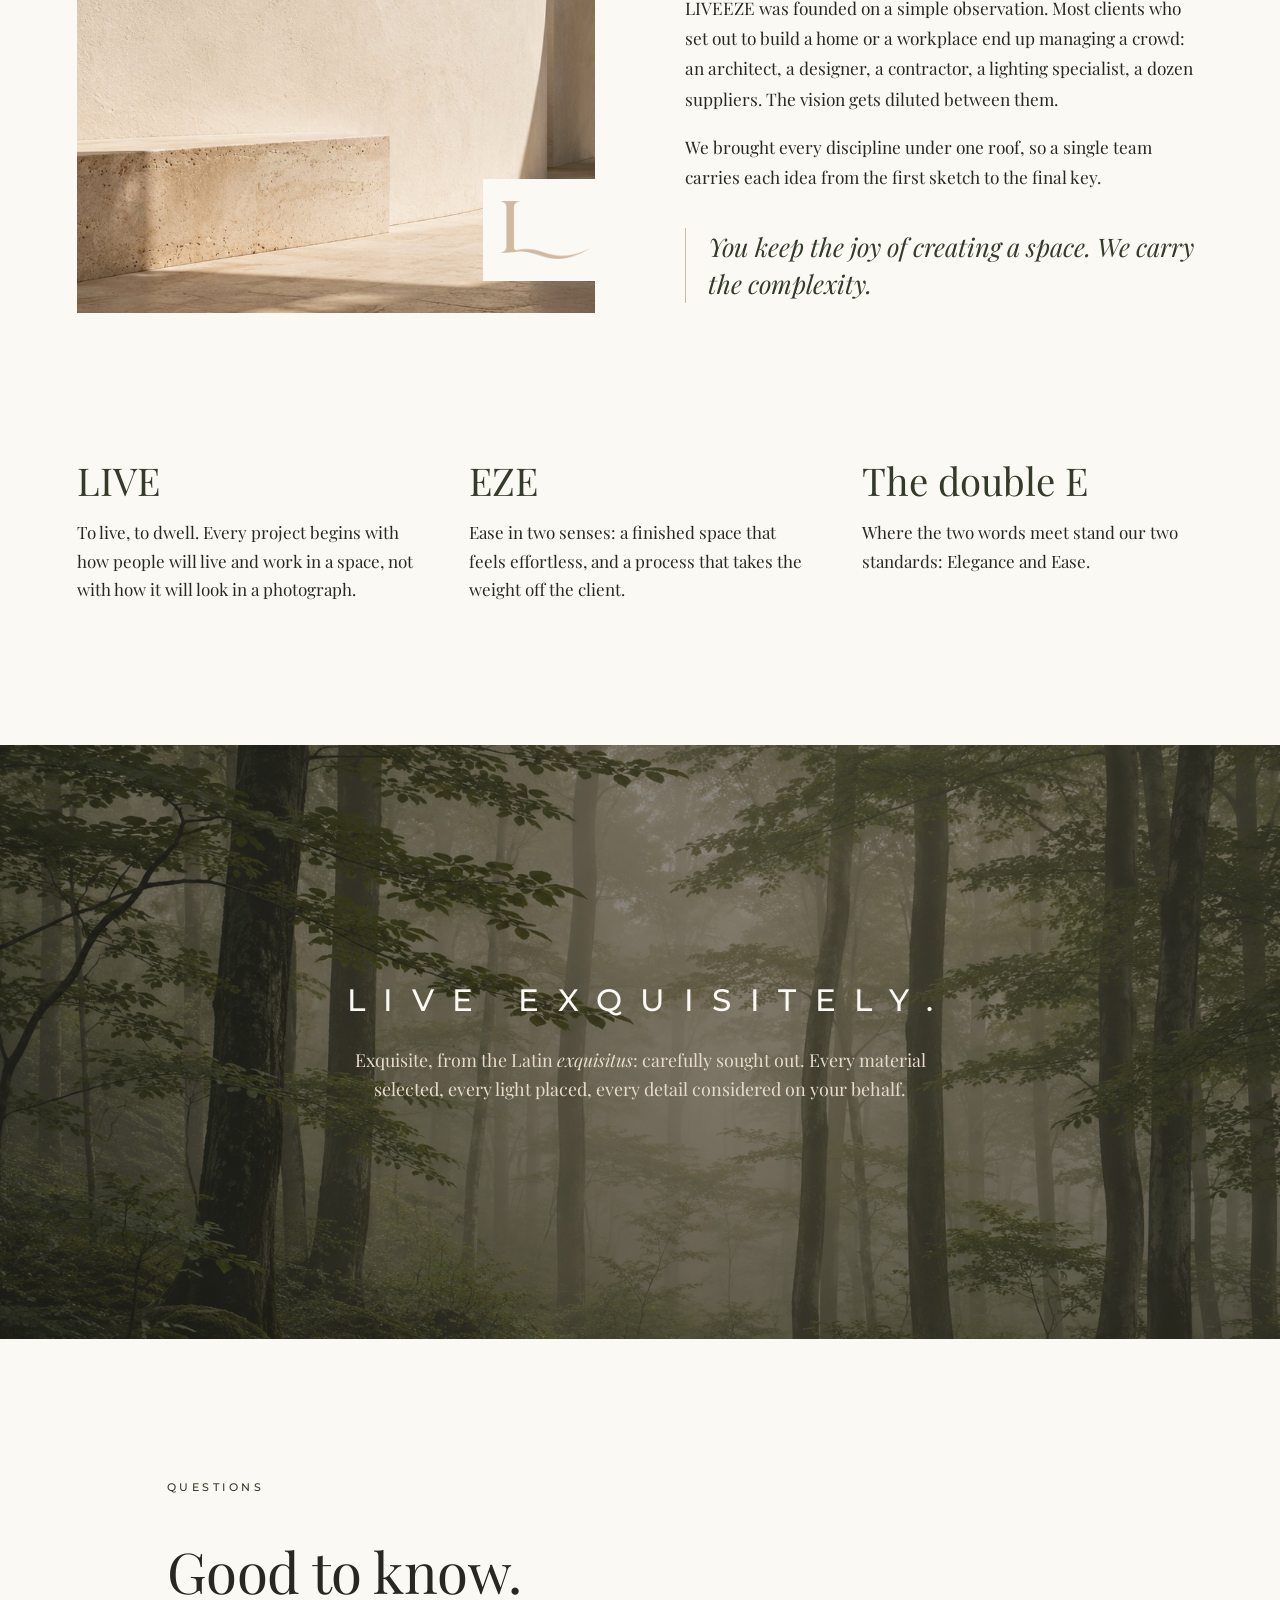
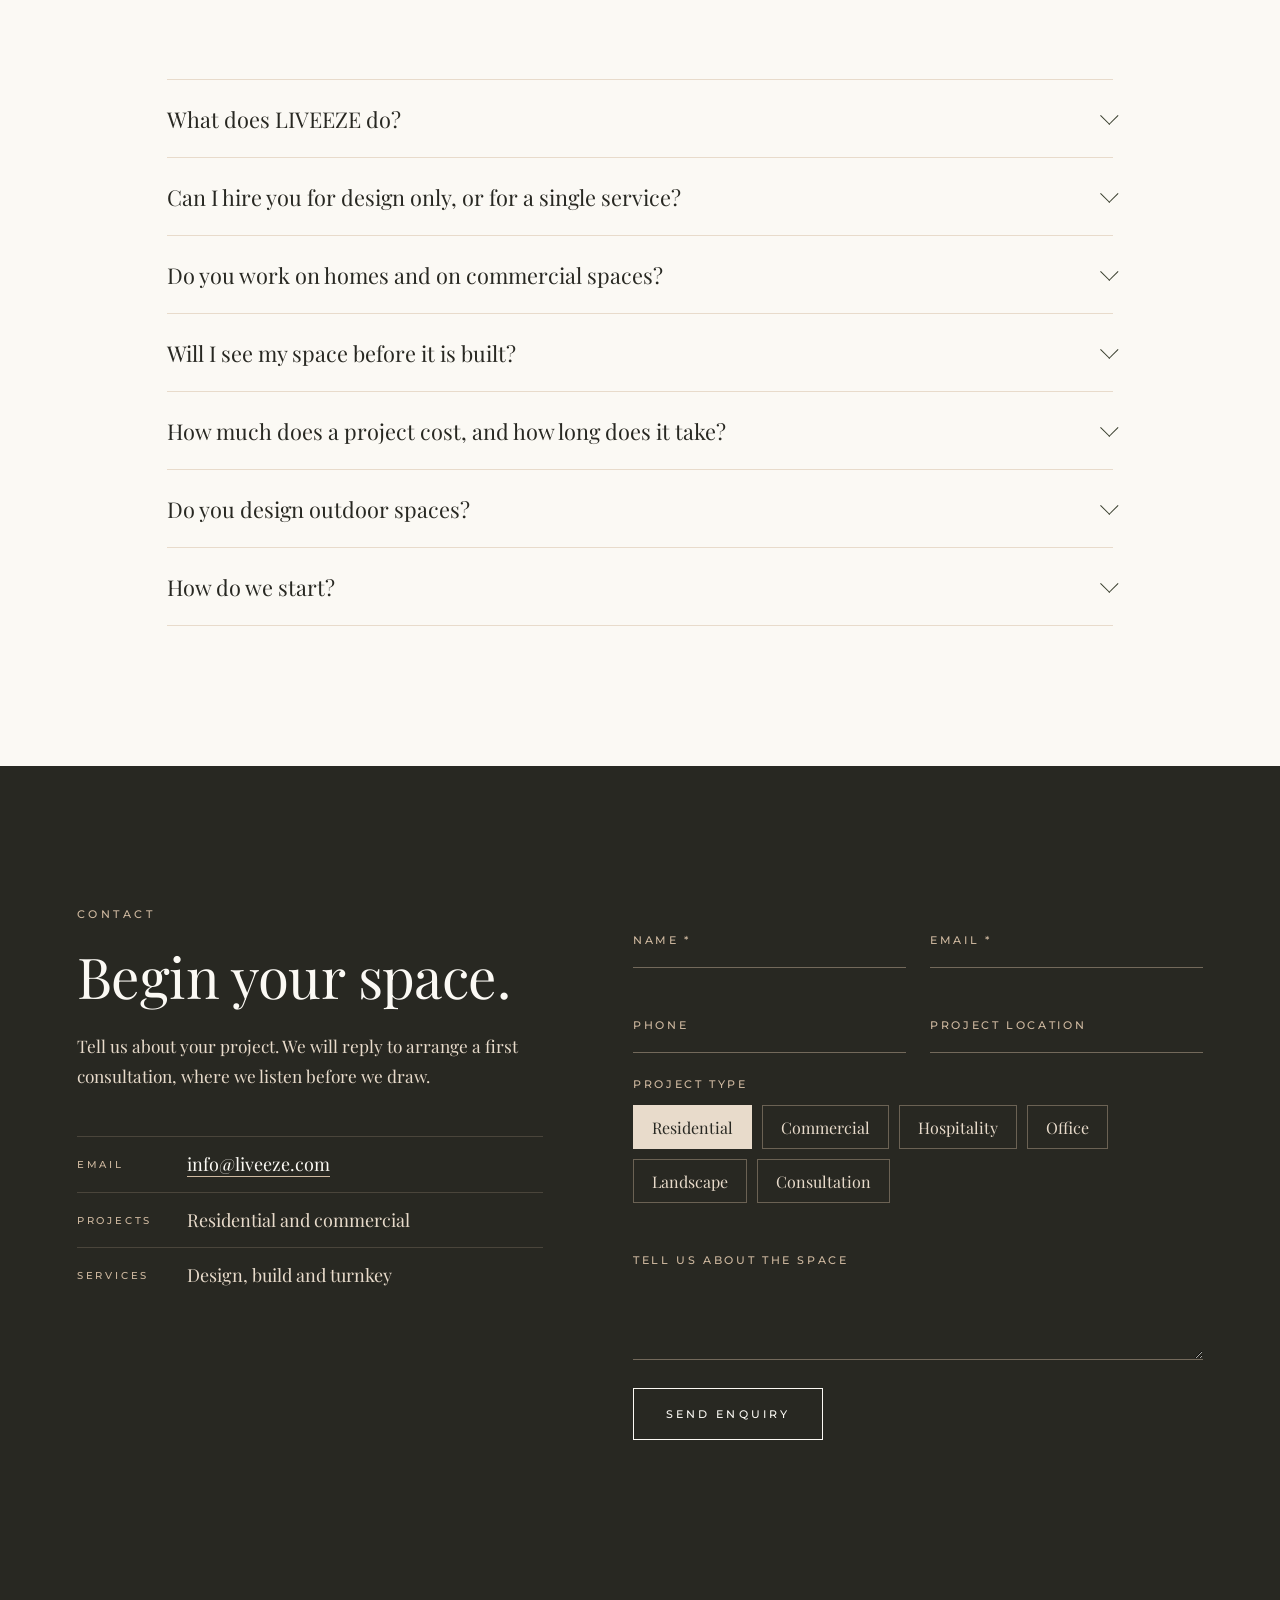
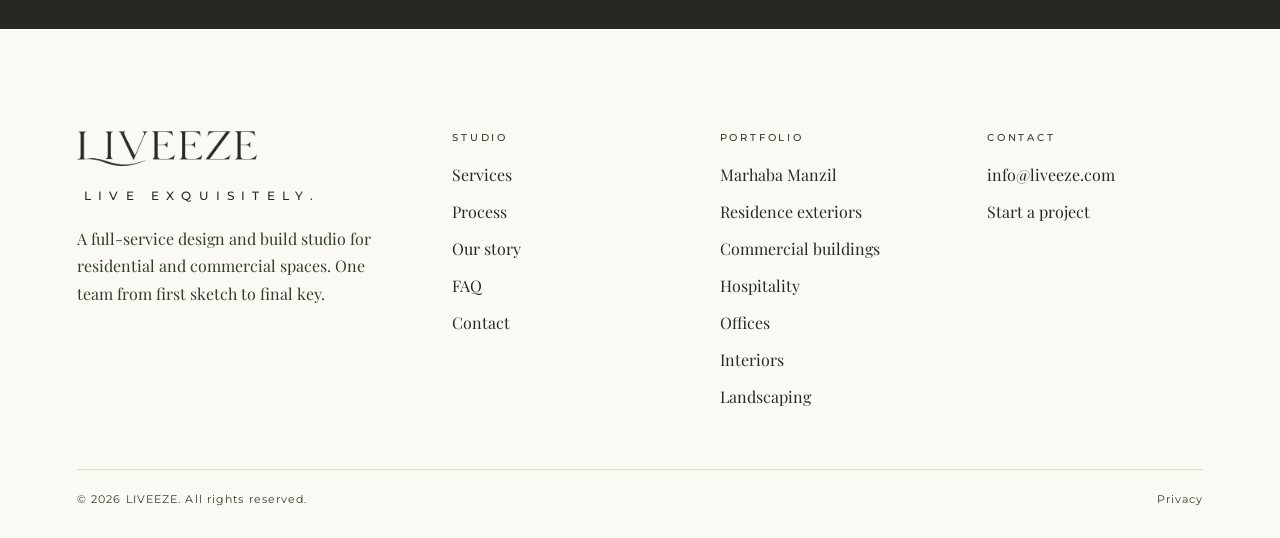
==== commit 6a777d75: "Add Marhaba Manzil project: exteriors, interiors, 3D views, fronts, plans, film - New /projects/marh" ====
--- a/website/index.html
+++ b/website/index.html
@@ -317,6 +317,7 @@
   <nav class="nav" aria-label="Main">
     <a href="#services">Services</a>
     <a href="#process">Process</a>
+    <a href="#projects">Projects</a>
     <a href="#portfolio">Portfolio</a>
     <a href="#studio">Studio</a>
     <a href="#faq">FAQ</a>
@@ -460,6 +461,33 @@
   </ol>
 </section>
 
+<!-- FEATURED:START -->
+<section class="featured" id="projects" data-sound>
+  <div class="section-head section-head-row">
+    <div>
+      <p class="eyebrow">Featured project</p>
+      <h2 class="h2">Marhaba Manzil, Ishwaramangala.</h2>
+    </div>
+    <a href="/projects/marhaba-manzil" class="btn btn-dark">View the project</a>
+  </div>
+  <a class="feat-card reveal" href="/projects/marhaba-manzil">
+    <span class="feat-media wipe"><img src="/assets/projects/marhaba-manzil/exterior/03.jpg" alt="Marhaba Manzil front at dusk" loading="lazy"></span>
+    <span class="feat-body">
+      <span class="eyebrow eyebrow-light">Residential villa · Puttur</span>
+      <span class="feat-title">Two storeys around a courtyard open to the sky.</span>
+      <span class="feat-facts"><span><b>7</b>Bedrooms</span><span><b>8</b>Baths &amp; toilets</span><span><b>3,400</b>Sq ft built-up</span><span><b>24</b>Front options</span></span>
+      <span class="sector-link">Exterior, interiors, floor plans, 3D film and model</span>
+    </span>
+  </a>
+  <div class="feat-strip">
+    <a class="reveal" href="/projects/marhaba-manzil#ground" aria-label="Ground floor interiors"><img src="/assets/projects/marhaba-manzil/ground/04-s.jpg" alt="Dining hall opening to the courtyard" loading="lazy"></a>
+    <a class="reveal" href="/projects/marhaba-manzil#first" aria-label="First floor interiors"><img src="/assets/projects/marhaba-manzil/first/03-s.jpg" alt="Main bedroom" loading="lazy"></a>
+    <a class="reveal" href="/projects/marhaba-manzil#cutaway" aria-label="Open-top 3D views"><img src="/assets/projects/marhaba-manzil/cutaway/04-s.jpg" alt="Whole house with the roof open" loading="lazy"></a>
+    <a class="reveal" href="/projects/marhaba-manzil#fronts" aria-label="Front design options"><img src="/assets/projects/marhaba-manzil/fronts/01-s.jpg" alt="Front design option with a wood-lined balcony box" loading="lazy"></a>
+  </div>
+</section>
+<!-- FEATURED:END -->
+
 <!-- PORTFOLIO:START -->
 <section class="collections" id="portfolio" data-sound>
   <div class="section-head section-head-row">
@@ -621,7 +649,7 @@
     </nav>
     <nav class="footer-col" aria-label="Portfolio">
       <p class="footer-h">Portfolio</p>
-      <a href="/portfolio#residence">Residence exteriors</a><a href="/portfolio#commercial">Commercial buildings</a><a href="/portfolio#hospitality">Hospitality</a><a href="/portfolio#office">Offices</a><a href="/portfolio#living">Interiors</a><a href="/portfolio#balcony">Landscaping</a>
+      <a href="/projects/marhaba-manzil">Marhaba Manzil</a><a href="/portfolio#residence">Residence exteriors</a><a href="/portfolio#commercial">Commercial buildings</a><a href="/portfolio#hospitality">Hospitality</a><a href="/portfolio#office">Offices</a><a href="/portfolio#living">Interiors</a><a href="/portfolio#balcony">Landscaping</a>
     </nav>
     <div class="footer-col">
       <p class="footer-h">Contact</p>
--- a/website/styles.css
+++ b/website/styles.css
@@ -385,3 +385,80 @@
   .at-contact .to-top { opacity: 0; pointer-events: none; }
   .hero .eyebrow { letter-spacing: .22em; }
 }
+
+/* =========================================================
+   Project pages (Marhaba Manzil)
+   ========================================================= */
+.pj-hero { min-height: 88svh; }
+.pj-hero .hero-lead { margin-bottom: 30px; }
+.pj-facts { display: grid; grid-template-columns: repeat(4, minmax(0, 1fr)); background: var(--charcoal); color: var(--ivory); }
+.pj-fact { display: flex; flex-direction: column; gap: 10px; padding: clamp(28px, 4vw, 52px) var(--pad); border-left: 1px solid rgba(207,185,160,.2); }
+.pj-fact:first-child { border-left: 0; }
+.pj-fact-v { font-size: clamp(34px, 4vw, 58px); line-height: 1; }
+.pj-fact-k { font-family: var(--sans); font-weight: 500; font-size: 10px; letter-spacing: .26em; text-transform: uppercase; color: var(--beige); }
+.pf-chip { text-decoration: none; }
+a.pf-chip:hover { color: var(--charcoal); }
+.pj-intro { display: grid; grid-template-columns: minmax(0, 1fr) minmax(0, 1fr); gap: clamp(36px, 6vw, 110px); padding: var(--section) var(--pad); max-width: 1440px; margin: 0 auto; }
+.pj-dl { margin: 32px 0 0; border-top: 1px solid var(--sand); }
+.pj-dl > div { display: grid; grid-template-columns: 110px minmax(0, 1fr); gap: 16px; padding: 14px 0; border-bottom: 1px solid var(--sand); }
+.pj-dl dt { font-family: var(--sans); font-weight: 500; font-size: 10px; letter-spacing: .26em; text-transform: uppercase; color: var(--forest); padding-top: 4px; }
+.pj-dl dd { margin: 0; font-size: 17px; line-height: 1.6; }
+.pj-links { margin: 32px 0 0; }
+.pj-film { background: var(--charcoal); color: var(--ivory); padding: var(--section) var(--pad); }
+.pj-film > * { max-width: 1240px; margin-left: auto; margin-right: auto; }
+.pj-video { aspect-ratio: 16 / 9; background: #282822; border: 1px solid rgba(207,185,160,.25); }
+.pj-video video { width: 100%; height: 100%; display: block; object-fit: cover; background: var(--charcoal); }
+.pj-cap { font-size: 15px; line-height: 1.5; color: var(--forest); padding: 10px 2px 0; }
+.pj-tag { position: absolute; left: 12px; top: 12px; background: var(--ivory); color: var(--charcoal); font-family: var(--sans); font-weight: 500; font-size: 9px; letter-spacing: .22em; text-transform: uppercase; padding: 6px 9px; }
+.pj-grid-fronts { columns: 4; }
+.pj-plans { display: grid; grid-template-columns: repeat(2, minmax(0, 1fr)); gap: clamp(16px, 2.4vw, 36px); }
+.pj-plan-img { background: #fff; border: 1px solid var(--sand); cursor: zoom-in; }
+.pj-plan-img img { width: 100%; }
+.pj-plan .pj-dl { margin-top: 20px; }
+.pj-notes { margin-top: clamp(36px, 5vw, 64px); max-width: 860px; }
+.pj-notes ol { margin: 0; padding-left: 20px; }
+.pj-notes li { font-size: 16px; line-height: 1.7; margin-bottom: 8px; color: var(--forest); }
+.pj-small { font-family: var(--sans); font-size: 11px; letter-spacing: .08em; color: var(--forest); margin: 18px 0 0; }
+.pj-model { margin-top: var(--section); display: grid; grid-template-columns: minmax(0, 1.1fr) minmax(0, .9fr); background: var(--forest); color: var(--ivory); }
+.pj-model-img img { width: 100%; height: 100%; object-fit: cover; min-height: 420px; }
+.pj-model-text { padding: clamp(40px, 6vw, 96px) var(--pad); display: grid; gap: 22px; align-content: center; }
+.pj-model + .pf-cta { margin-top: 0; background: var(--charcoal); }
+
+/* Homepage featured project */
+.featured { padding: var(--section) var(--pad) 0; max-width: 1600px; margin: 0 auto; }
+.feat-card { display: grid; grid-template-columns: minmax(0, 1.35fr) minmax(0, 1fr); background: var(--charcoal); color: var(--ivory); }
+.feat-media { position: relative; min-height: clamp(340px, 52vw, 640px); }
+.feat-media img { position: absolute; inset: 0; width: 100%; height: 100%; object-fit: cover; transition: transform 1.2s var(--ease); }
+.feat-card:hover .feat-media img { transform: scale(1.03); }
+.feat-body { padding: clamp(32px, 4.5vw, 72px); display: grid; gap: 20px; align-content: center; }
+.feat-title { font-size: clamp(34px, 3.8vw, 56px); line-height: 1.06; margin: 0; font-weight: 400; }
+.feat-facts { display: grid; grid-template-columns: repeat(2, minmax(0, 1fr)); gap: 18px 24px; margin: 8px 0; padding: 20px 0; border-top: 1px solid rgba(207,185,160,.25); border-bottom: 1px solid rgba(207,185,160,.25); }
+.feat-facts b { display: block; font-weight: 400; font-size: 28px; line-height: 1.1; }
+.feat-facts span { font-family: var(--sans); font-weight: 500; font-size: 10px; letter-spacing: .22em; text-transform: uppercase; color: var(--beige); }
+.feat-strip { display: grid; grid-template-columns: repeat(4, minmax(0, 1fr)); gap: clamp(10px, 1.2vw, 18px); margin-top: clamp(10px, 1.2vw, 18px); }
+.feat-strip a { display: block; aspect-ratio: 4 / 3; overflow: hidden; background: var(--sand); }
+.feat-strip img { width: 100%; height: 100%; object-fit: cover; transition: transform 1.1s var(--ease); }
+.feat-strip a:hover img { transform: scale(1.06); }
+.pf-feature { display: grid; grid-template-columns: auto minmax(0, 1fr) auto; gap: 24px; align-items: center; padding: 22px var(--pad); background: var(--sand); color: var(--charcoal); }
+.pf-feature img { width: 120px; aspect-ratio: 4 / 3; object-fit: cover; }
+.pf-feature strong { display: block; font-weight: 400; font-size: 22px; }
+.pf-feature span { font-size: 16px; color: var(--forest); }
+
+@media (max-width: 1080px) {
+  .pj-grid-fronts { columns: 3; }
+  .feat-card { grid-template-columns: minmax(0, 1fr); }
+}
+@media (max-width: 860px) {
+  .pj-facts { grid-template-columns: repeat(2, minmax(0, 1fr)); }
+  .pj-fact:nth-child(3) { border-left: 0; }
+  .pj-fact:nth-child(n+3) { border-top: 1px solid rgba(207,185,160,.2); }
+  .pj-intro, .pj-plans, .pj-model { grid-template-columns: minmax(0, 1fr); }
+  .pj-grid-fronts { columns: 2; }
+  .feat-strip { grid-template-columns: repeat(2, minmax(0, 1fr)); }
+  .pf-feature { grid-template-columns: minmax(0, 1fr); }
+  .pf-feature img { width: 100%; }
+}
+@media (max-width: 600px) {
+  .pj-dl > div { grid-template-columns: minmax(0, 1fr); gap: 4px; }
+  .pj-model-img img { min-height: 260px; }
+}
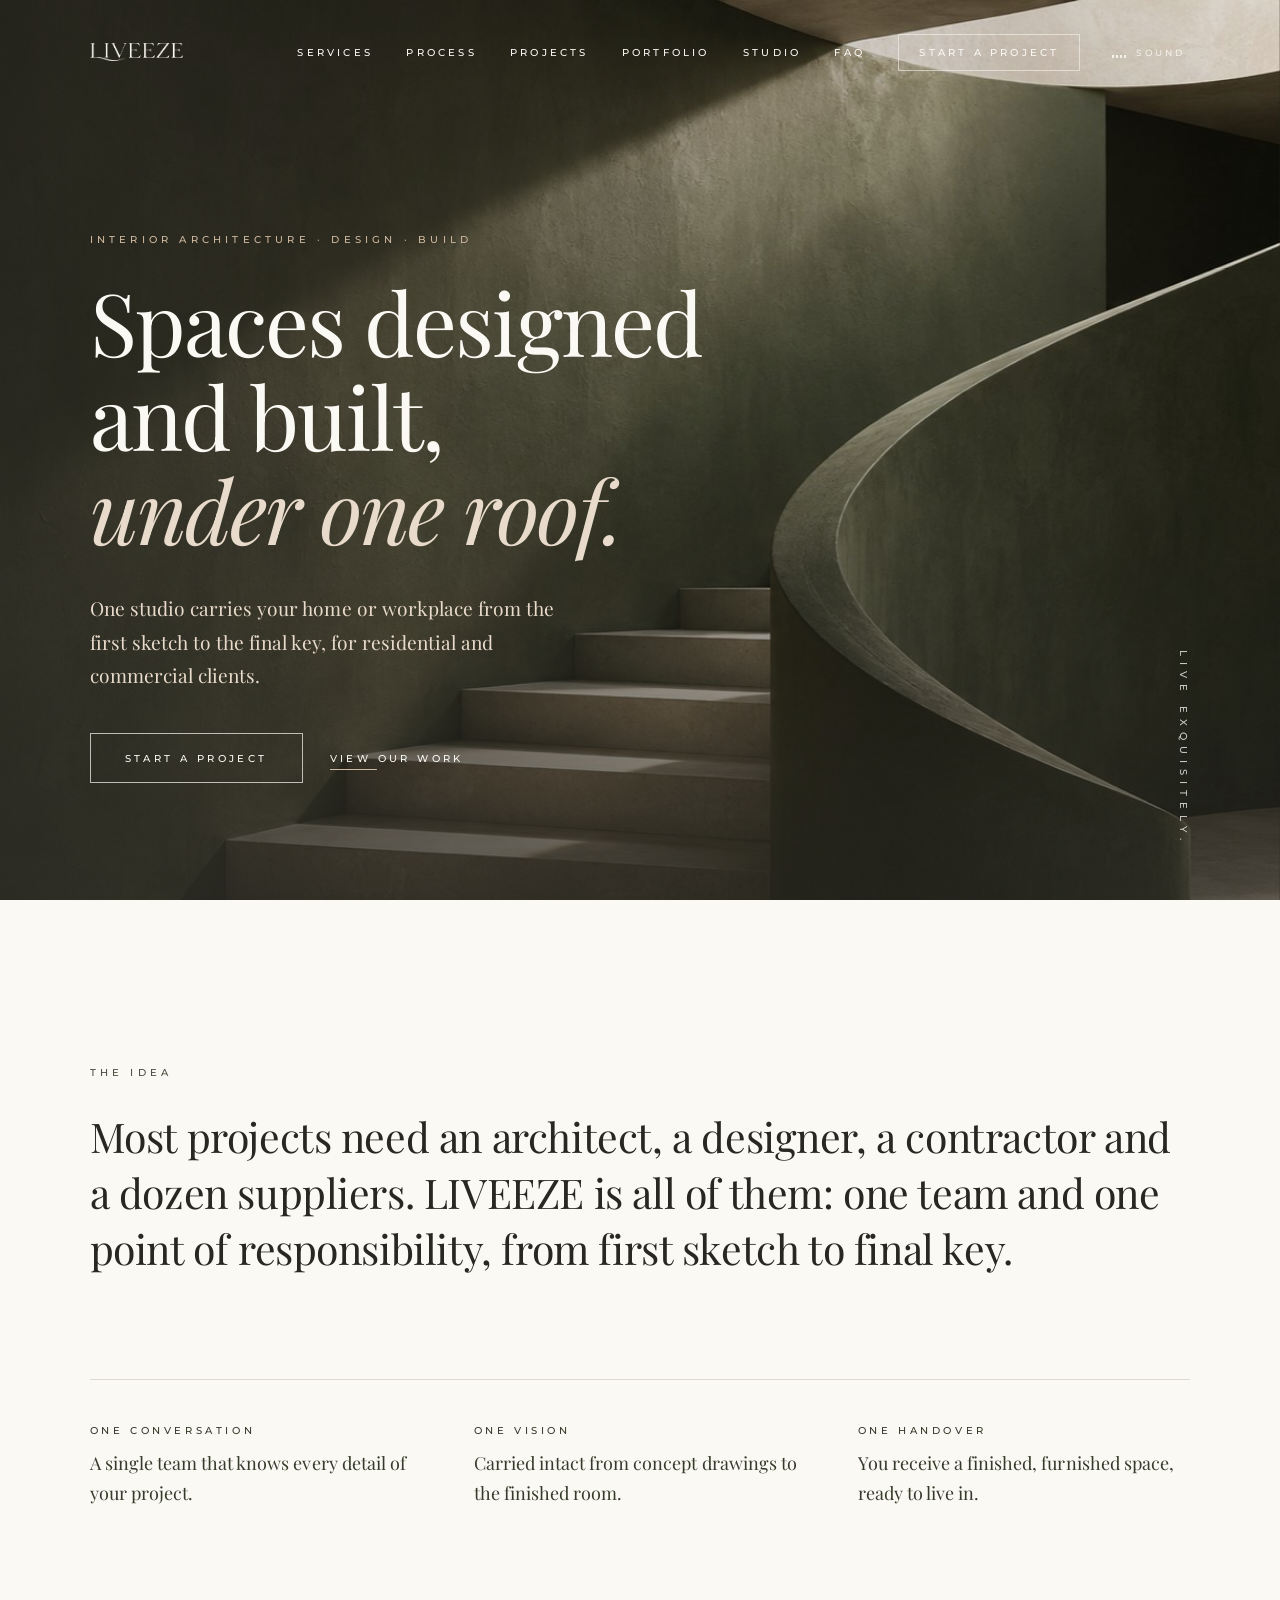
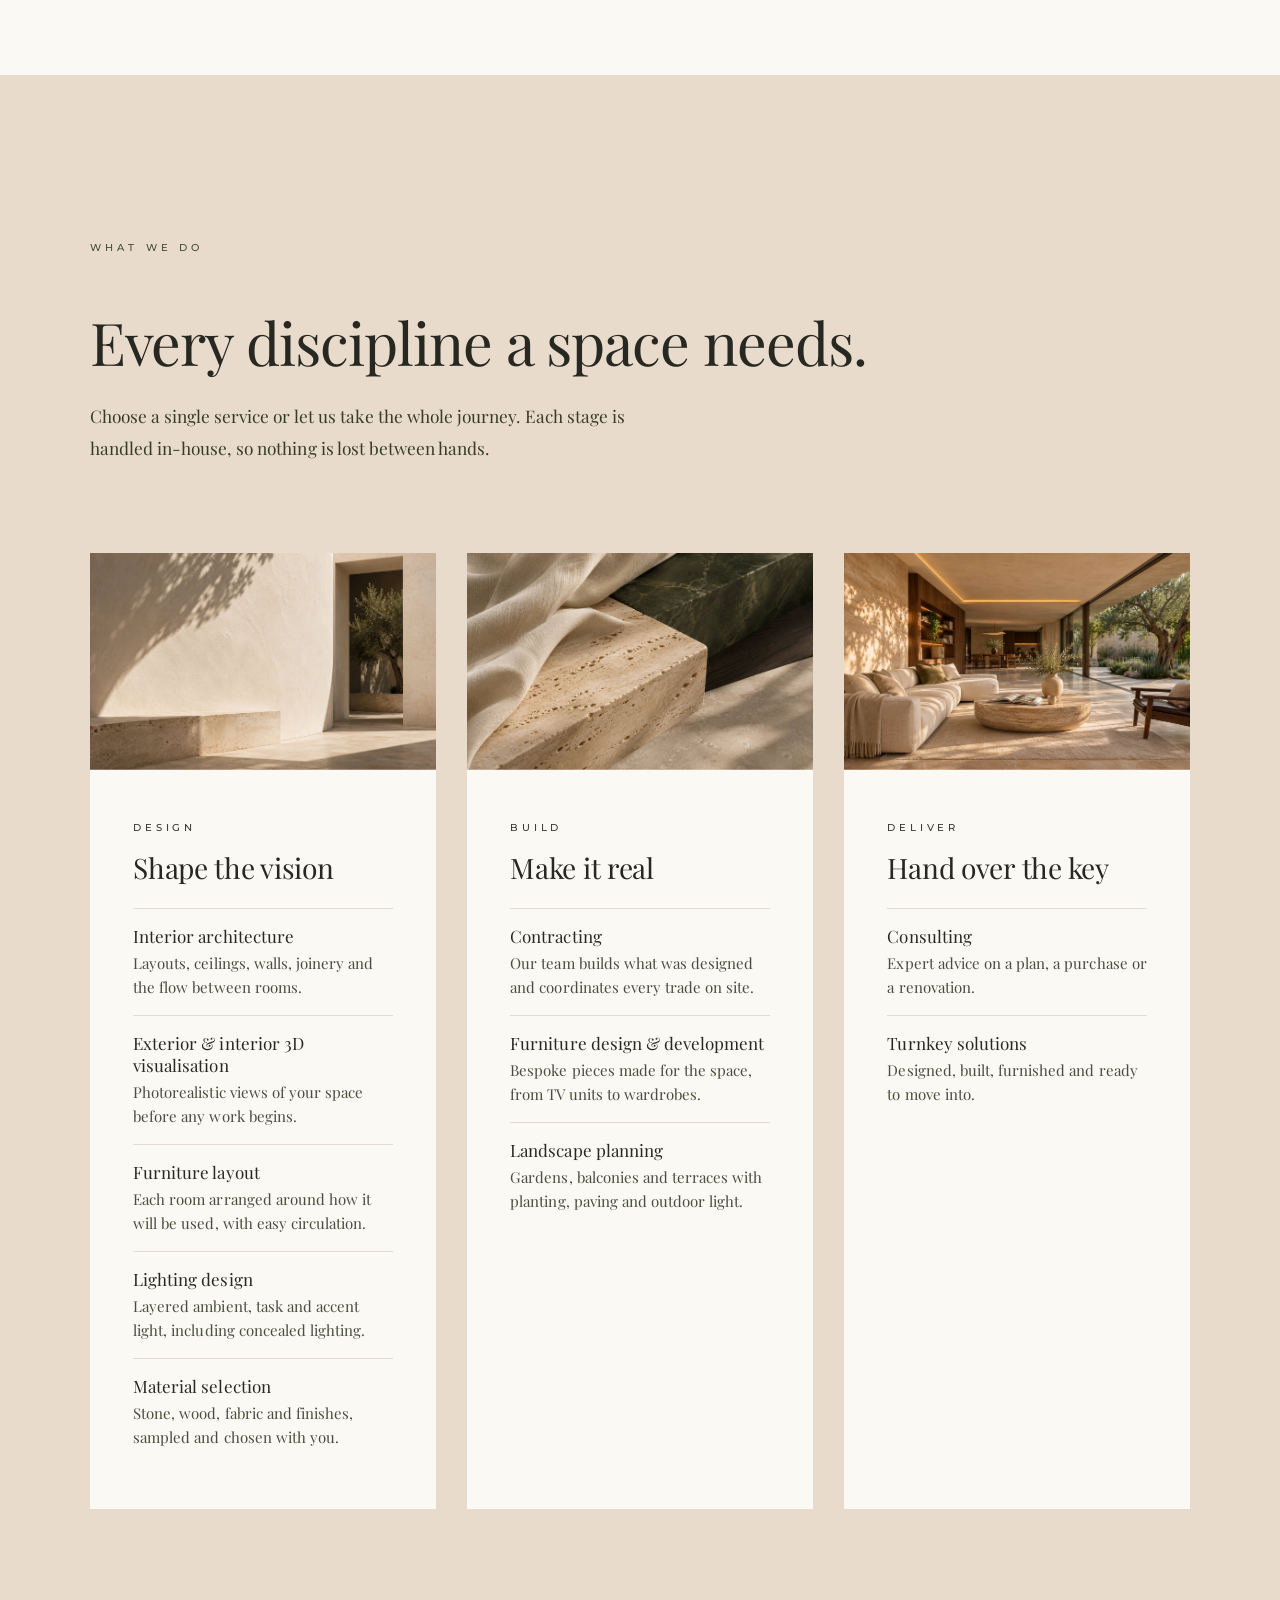
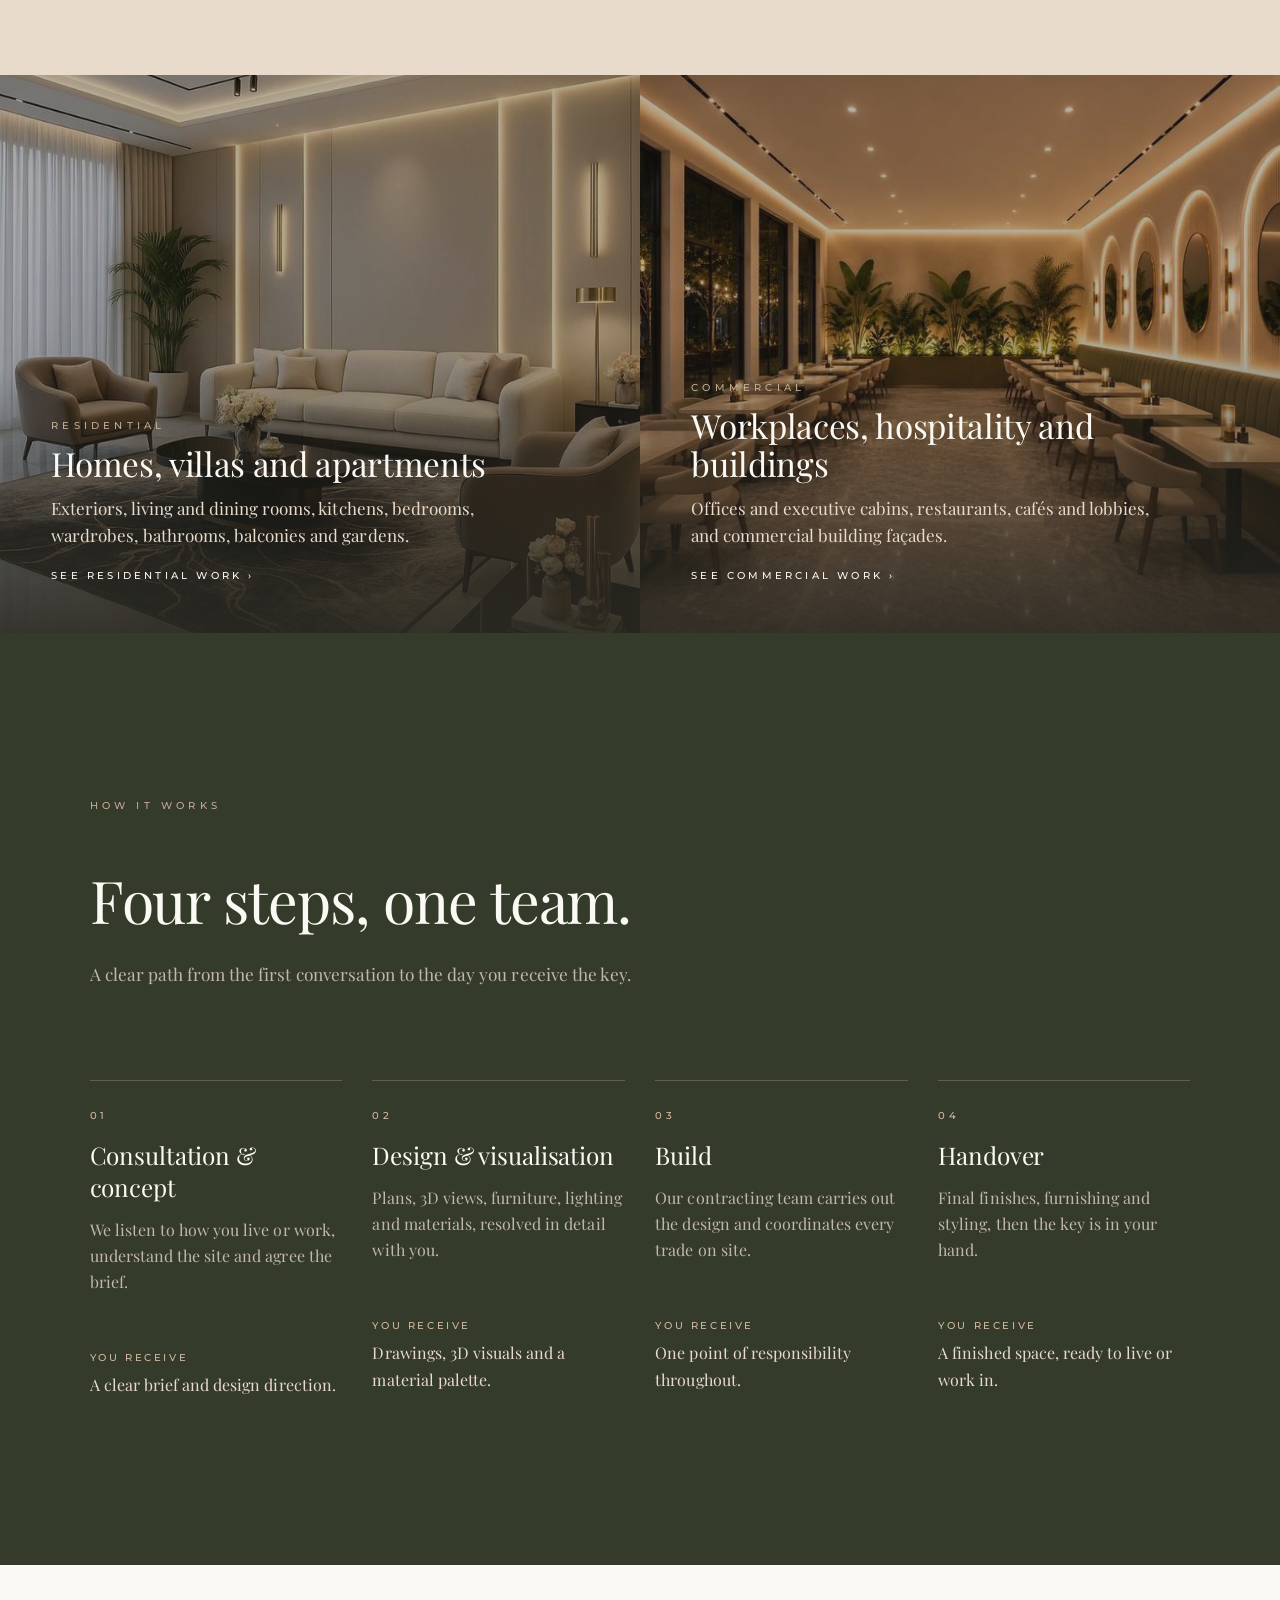
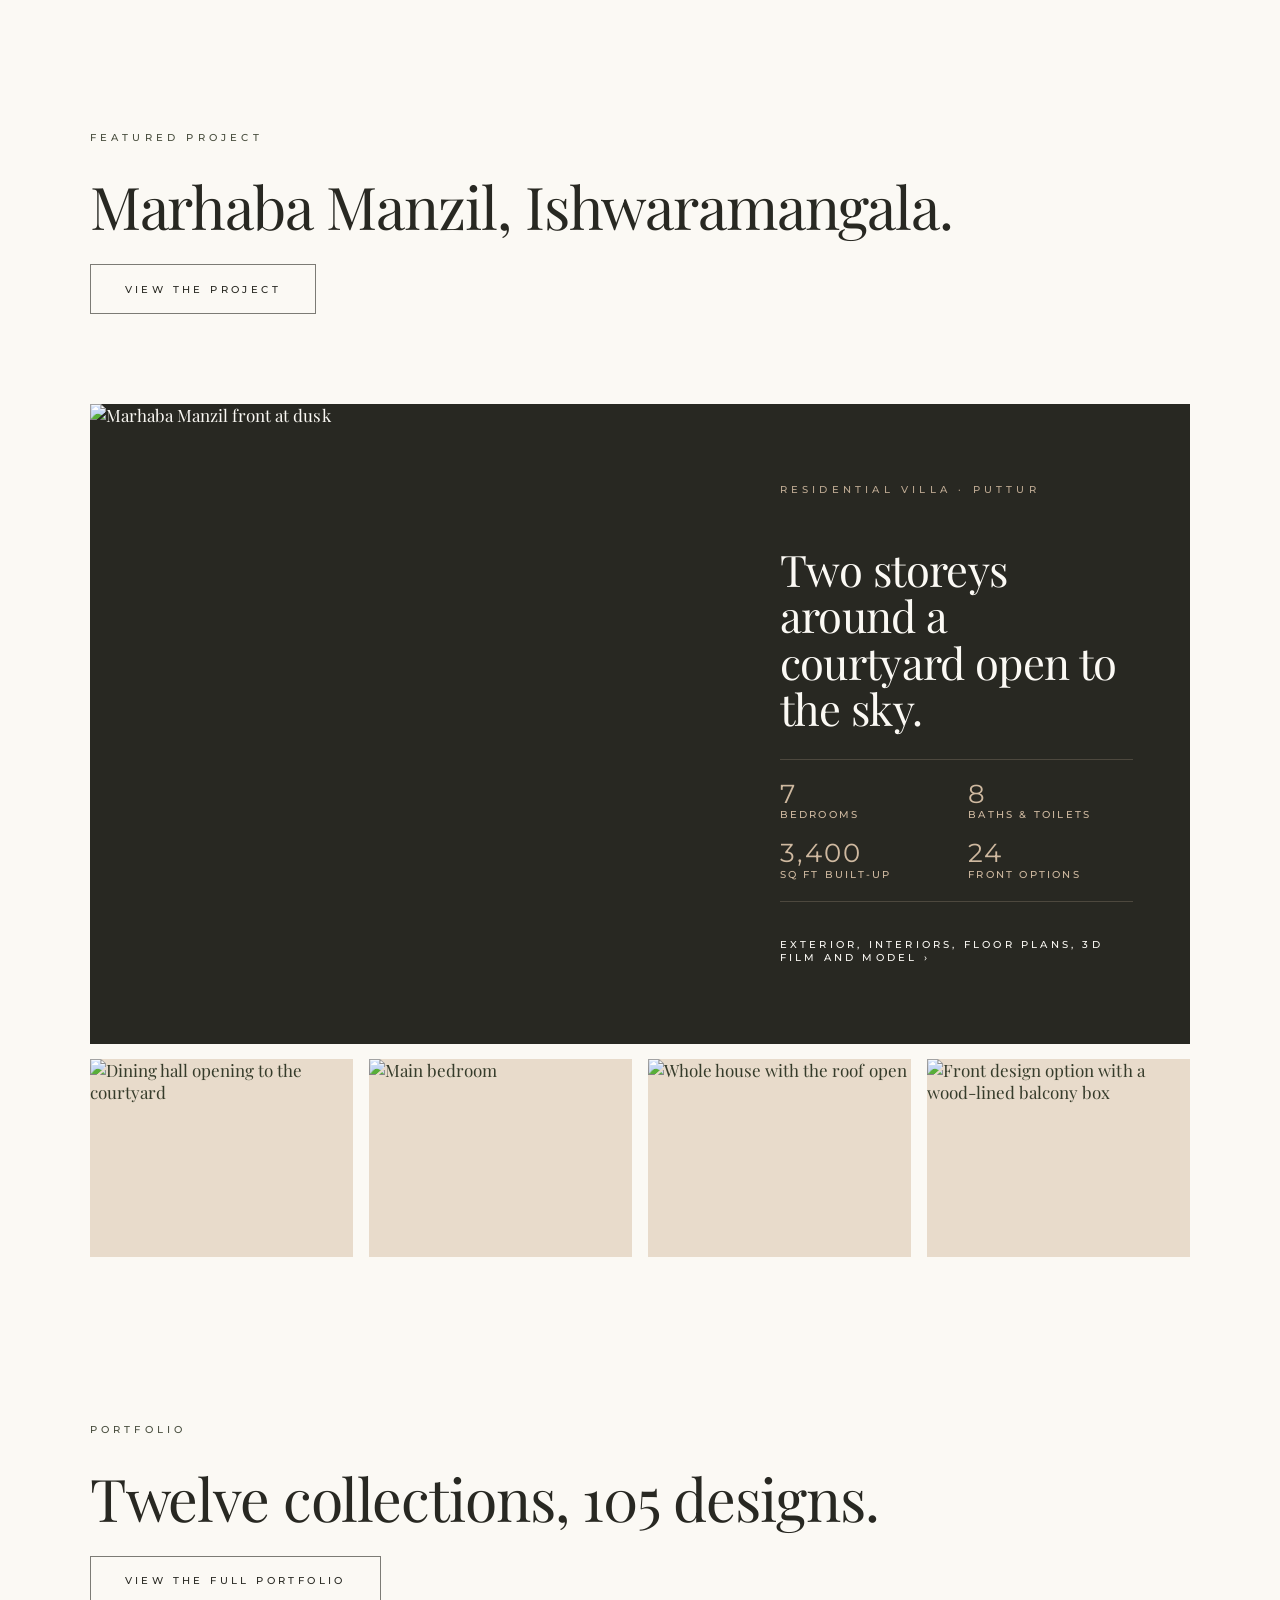
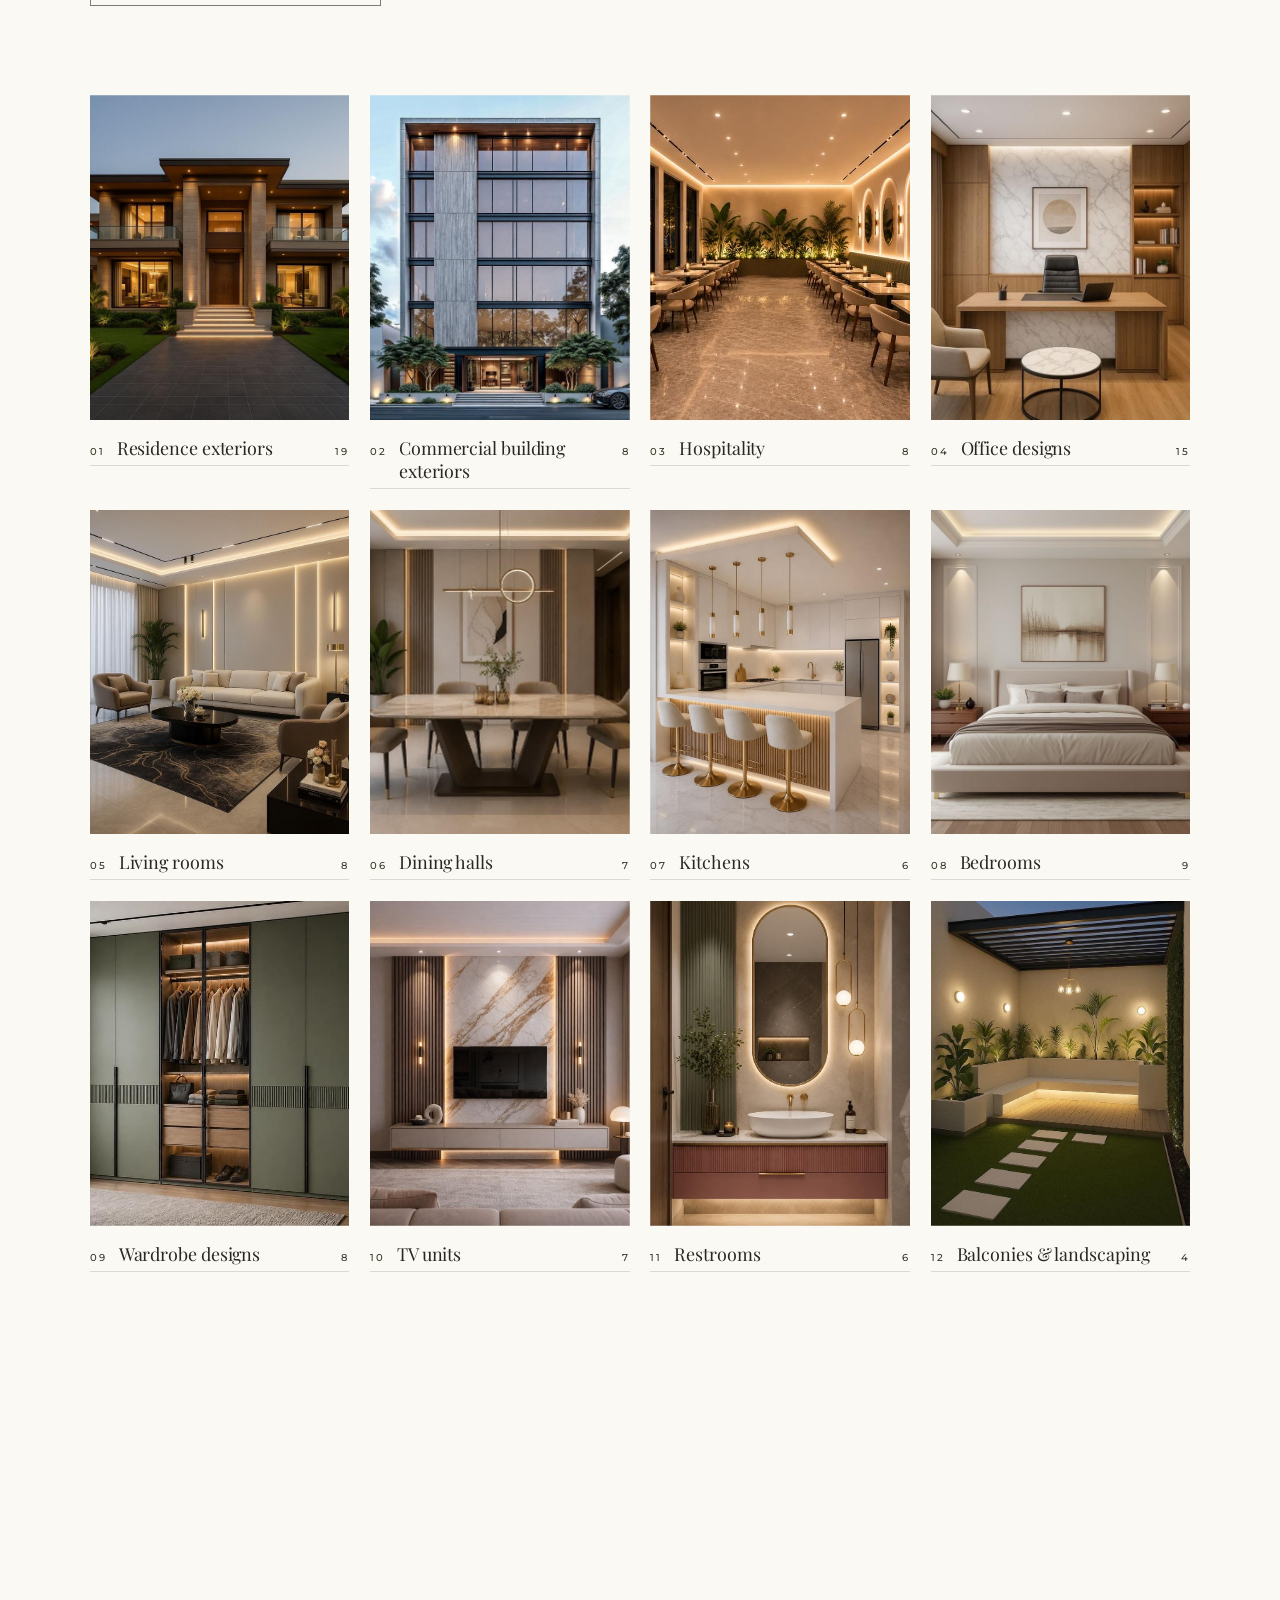
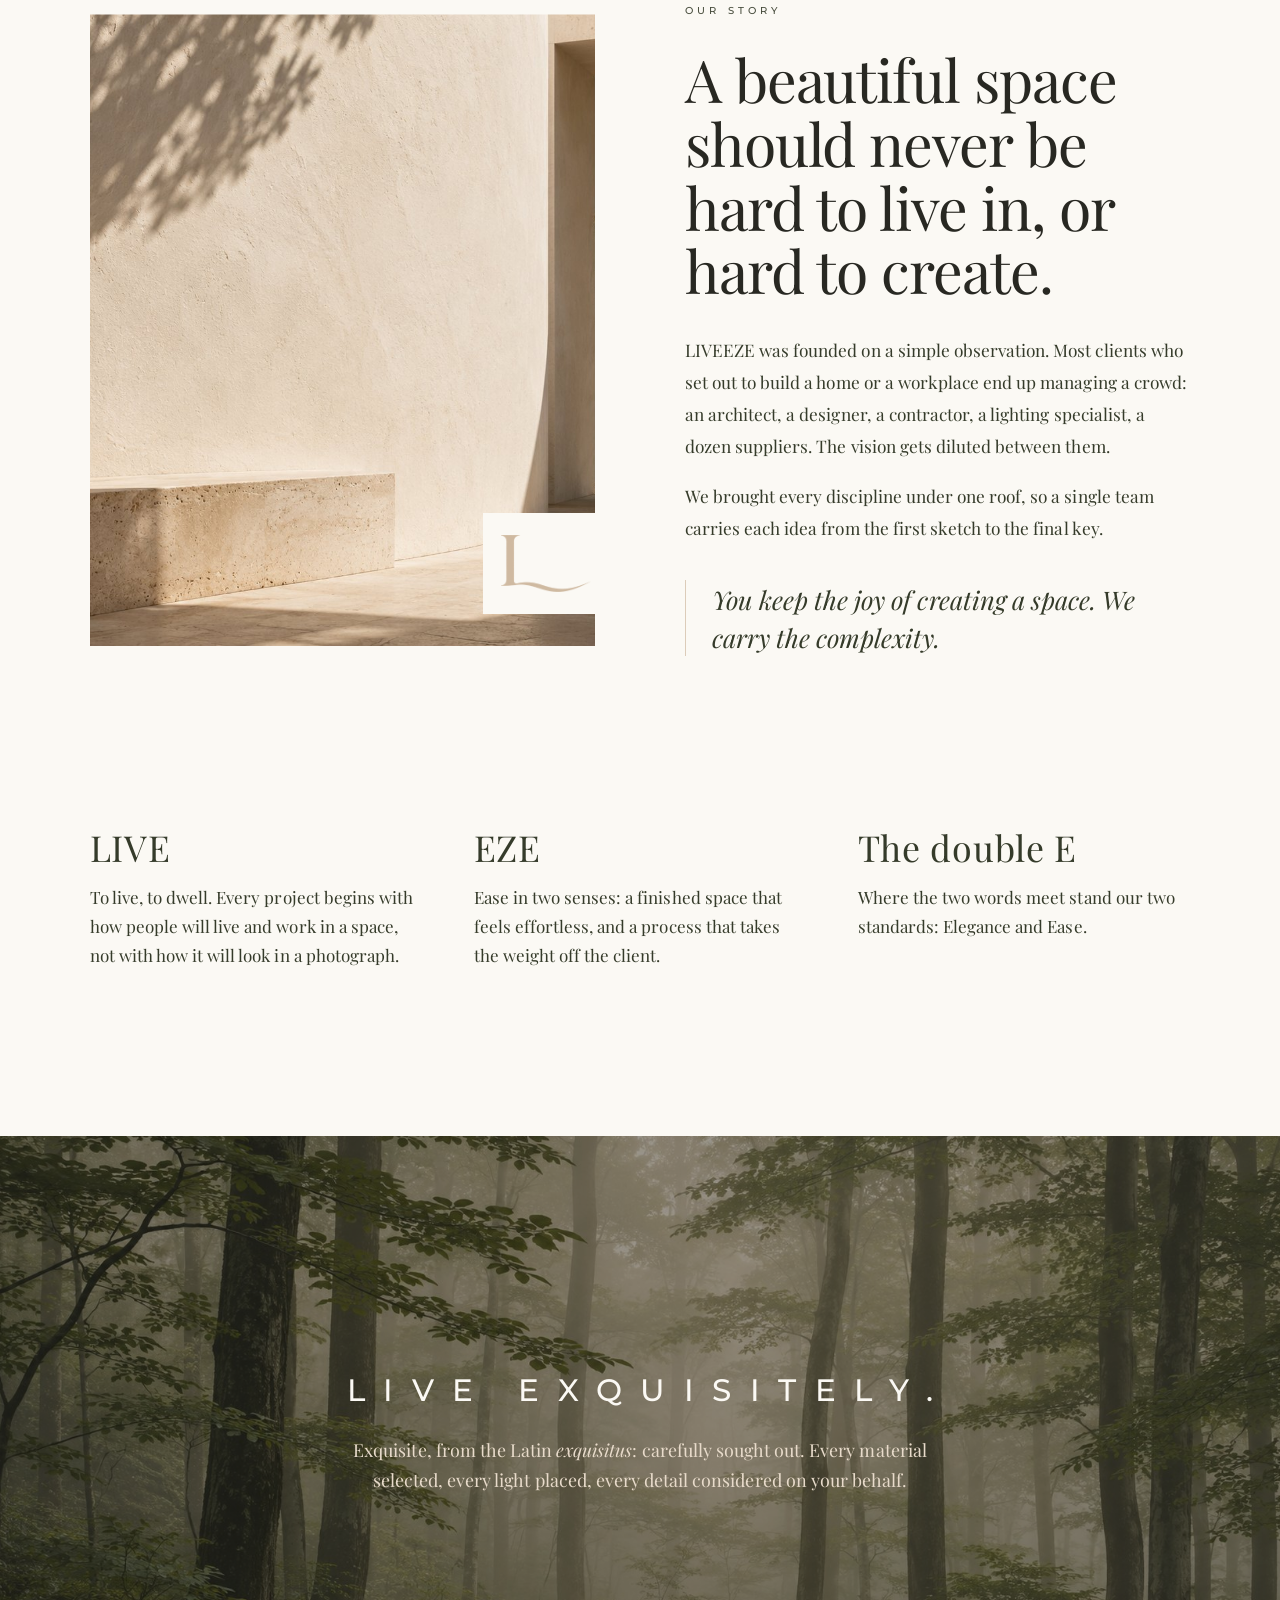
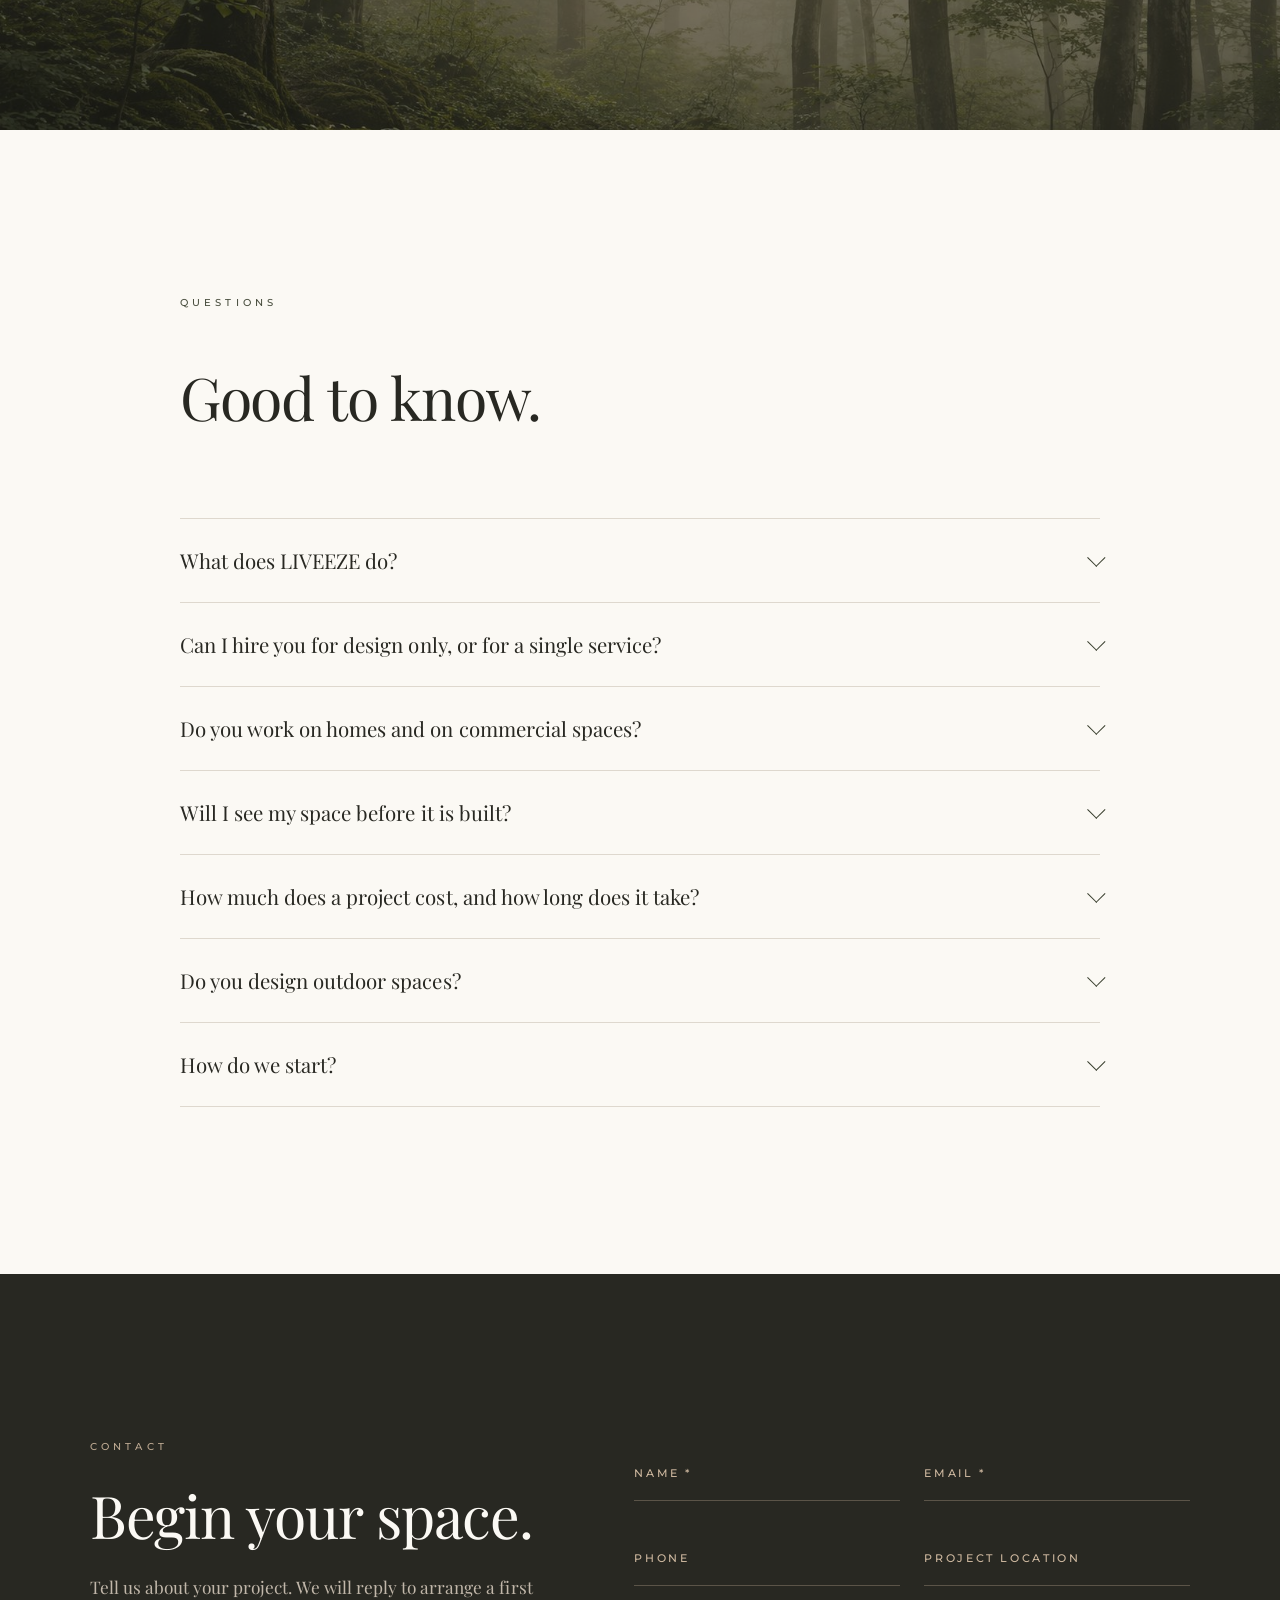
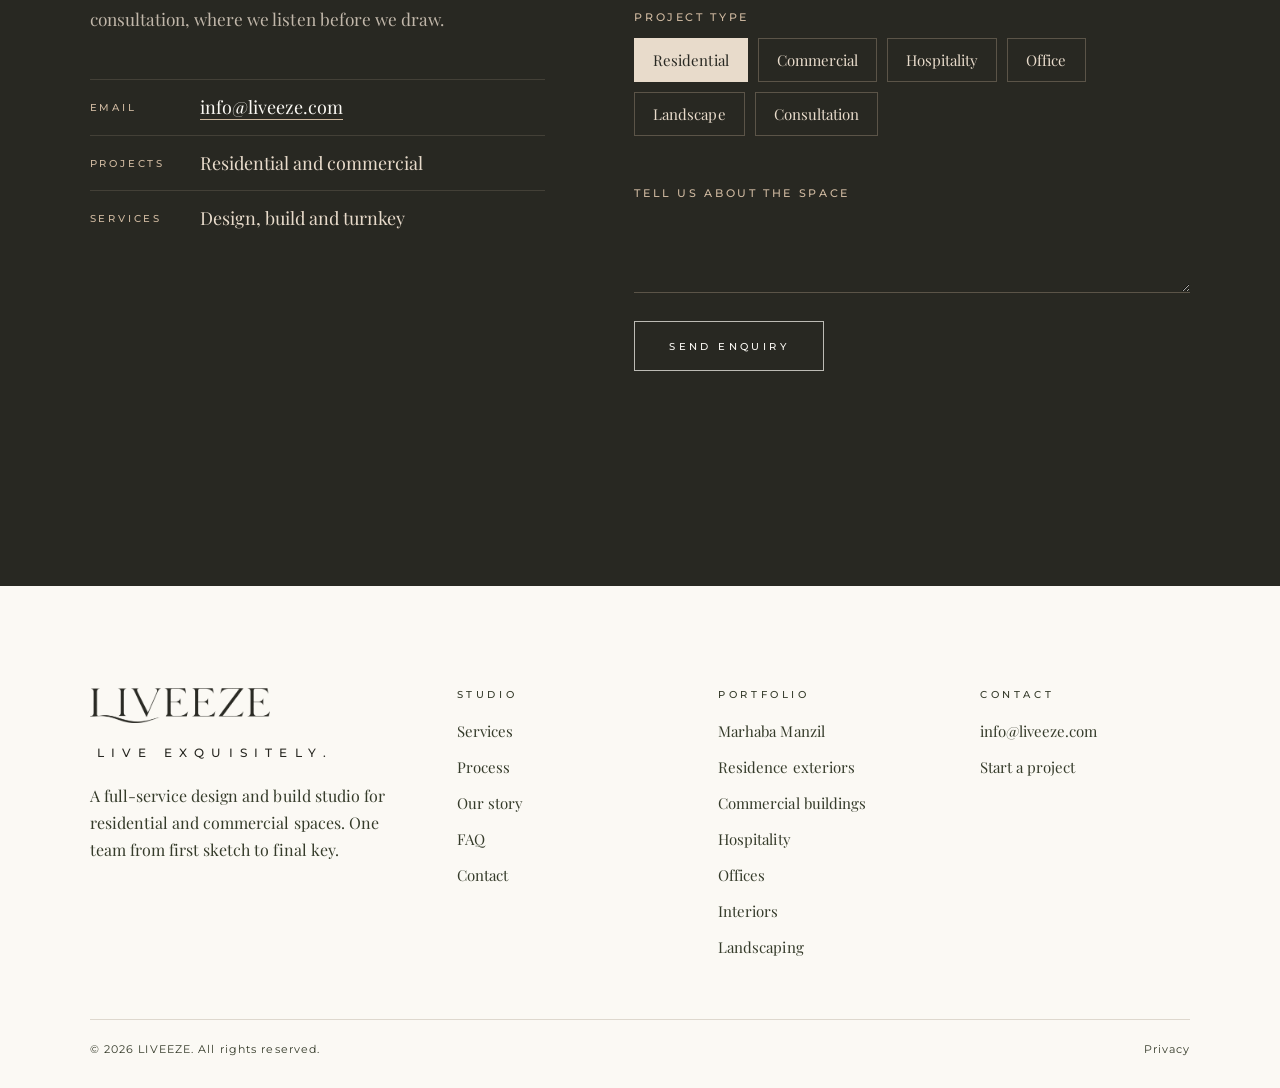
==== commit 620f6b41: "Quiet luxury pass: fewer effects, more space, finer type - Removed the scrolling services band, hero" ====
--- a/website/index.html
+++ b/website/index.html
@@ -339,7 +339,6 @@
   <div class="hero-media">
     <img class="hero-img" src="assets/images/hero-staircase.jpg" alt="A curved forest-green staircase lit by a skylight" width="1672" height="941">
   </div>
-  <canvas class="dust" aria-hidden="true"></canvas>
   <div class="hero-shade"></div>
   <div class="hero-inner">
     <p class="eyebrow eyebrow-light reveal">Interior architecture · Design · Build</p>
@@ -354,7 +353,6 @@
       <a href="/portfolio" class="btn btn-ghost-light">View our work</a>
     </div>
   </div>
-  <p class="sound-hint reveal" aria-hidden="true"><span class="bars"><i></i><i></i><i></i><i></i></span><span class="sound-hint-text">Tap anywhere for sound</span></p>
   <p class="tagline tagline-light hero-tag">LIVE EXQUISITELY.</p>
 </section>
 
@@ -368,13 +366,6 @@
     <div class="pillar reveal"><span class="pillar-k">One handover</span><p>You receive a finished, furnished space, ready to live in.</p></div>
   </div>
 </section>
-
-<div class="marquee" aria-hidden="true">
-  <div class="marquee-track">
-    <span>Interior architecture</span><b></b><span><em>3D visualisation</em></span><b></b><span>Furniture design</span><b></b><span><em>Lighting</em></span><b></b><span>Material selection</span><b></b><span><em>Landscape</em></span><b></b><span>Contracting</span><b></b><span><em>Turnkey</em></span><b></b>
-    <span>Interior architecture</span><b></b><span><em>3D visualisation</em></span><b></b><span>Furniture design</span><b></b><span><em>Lighting</em></span><b></b><span>Material selection</span><b></b><span><em>Landscape</em></span><b></b><span>Contracting</span><b></b><span><em>Turnkey</em></span><b></b>
-  </div>
-</div>
 
 <!-- SERVICES -->
 <section class="services" id="services" data-sound>
--- a/website/styles.css
+++ b/website/styles.css
@@ -462,3 +462,134 @@
   .pj-dl > div { grid-template-columns: minmax(0, 1fr); gap: 4px; }
   .pj-model-img img { min-height: 260px; }
 }
+
+/* =========================================================
+   Quiet luxury refinement: more air, finer type, slower motion.
+   Overrides earlier rules on purpose; keep this block last.
+   ========================================================= */
+:root { --section: clamp(104px, 13vw, 208px); --pad: clamp(22px, 7vw, 140px); --ease: cubic-bezier(.25, .1, .2, 1); }
+body { font-size: 17px; letter-spacing: .002em; }
+p, li, dd { color: inherit; }
+
+/* Type: lighter presence, larger scale, tighter tracking */
+.h2 { font-size: clamp(34px, 4.6vw, 68px); line-height: 1.08; letter-spacing: -.018em; font-weight: 400; }
+.body { line-height: 1.85; color: var(--forest); }
+.body-light { color: var(--stone); }
+.eyebrow { font-size: 10px; letter-spacing: .42em; margin-bottom: 30px; color: var(--forest); opacity: .9; }
+.eyebrow-light { color: var(--beige); }
+.section-head { gap: 26px; margin-bottom: clamp(56px, 7vw, 104px); }
+
+/* Buttons: hairline, small caps, a soft fill on hover rather than a wipe */
+.btn { min-height: 50px; padding: 16px 34px; font-size: 10px; letter-spacing: .34em; border-width: 1px; transition: background-color .6s var(--ease), color .6s var(--ease), border-color .6s var(--ease); }
+.btn::before { display: none; }
+.btn-light { border-color: rgba(251,249,244,.7); }
+.btn-light:hover { background: var(--ivory); color: var(--charcoal); border-color: var(--ivory); }
+.btn-dark { border-color: rgba(40,40,34,.6); }
+.btn-dark:hover { background: var(--charcoal); color: var(--ivory); border-color: var(--charcoal); }
+.btn-ghost-light { border-color: transparent; padding-left: 4px; padding-right: 4px; position: relative; }
+.btn-ghost-light::after { content: ''; position: absolute; left: 4px; right: 4px; bottom: 12px; height: 1px; background: var(--beige); transform: scaleX(.35); transform-origin: left; transition: transform .7s var(--ease); }
+.btn-ghost-light:hover { background: transparent; color: var(--ivory); }
+.btn-ghost-light:hover::after { transform: scaleX(1); }
+
+/* Header: lighter, more spacious */
+.site-header { padding-top: max(30px, env(safe-area-inset-top)); padding-bottom: 30px; }
+.site-header.scrolled { padding-top: 18px; padding-bottom: 18px; border-bottom-color: rgba(193,183,170,.45); }
+.brand img { height: 18px; }
+.nav { gap: clamp(20px, 2.6vw, 44px); }
+.nav a { font-size: 10px; letter-spacing: .32em; }
+.nav-cta { padding: 11px 20px !important; border-color: rgba(251,249,244,.55); }
+.scrolled .nav-cta { border-color: rgba(40,40,34,.45); }
+.sound-btn { font-size: 9px; letter-spacing: .3em; opacity: .85; }
+
+/* Hero: calmer, cinematic */
+.hero-shade { background: linear-gradient(90deg, rgba(40,40,34,.72) 0%, rgba(40,40,34,.28) 52%, rgba(40,40,34,.06) 100%), linear-gradient(0deg, rgba(40,40,34,.62), transparent 52%); }
+.hero-img { transform: scale(1.05); transition: transform 3.2s var(--ease); }
+.hero-title { font-size: clamp(42px, min(6.8vw, 10vh), 104px); line-height: 1.04; letter-spacing: -.022em; margin-bottom: 34px; }
+.js .hero-title .line > span { transition-duration: 1.6s; }
+.hero-lead { color: var(--sand); max-width: 480px; line-height: 1.75; }
+.hero-actions { gap: 22px; }
+.hero-tag { font-size: 10px; opacity: .8; }
+
+/* Reveals: slower, smaller movement */
+.js .reveal { transform: translateY(14px); transition: opacity 1.4s var(--ease), transform 1.4s var(--ease); }
+.js .reveal .wipe { transition: clip-path 1.6s var(--ease) .1s; }
+
+/* Images: slow, barely-there hover */
+.service-img img, .col-img img, .sector-img img, .feat-media img, .feat-strip img, .pf-open img { transition: transform 2.2s var(--ease), opacity .8s var(--ease); }
+.service-card:hover .service-img img, .col-tile:hover .col-img img, .feat-card:hover .feat-media img, .feat-strip a:hover img { transform: scale(1.025); }
+.pf-open:hover img { transform: scale(1.02); }
+.sector:hover .sector-img img { transform: scale(1.025); opacity: .55; }
+
+/* Intro */
+.statement { font-size: clamp(26px, 3.2vw, 48px); line-height: 1.36; letter-spacing: -.01em; }
+.statement .w { opacity: .14; transition: opacity .7s ease; }
+.intro-pillars { border-top-color: rgba(193,183,170,.5); padding-top: 44px; }
+.pillar-k { font-size: 10px; letter-spacing: .36em; }
+.pillar p { color: var(--forest); }
+
+/* Services: open, editorial */
+.services { background: var(--sand); }
+.service-grid { gap: clamp(18px, 2.4vw, 36px); }
+.service-body { padding: clamp(30px, 3.4vw, 48px); }
+.service-n { font-size: 10px; letter-spacing: .38em; }
+.service-body h3 { font-size: clamp(25px, 2.2vw, 32px); margin: 14px 0 22px; letter-spacing: -.01em; }
+.svc dt { font-size: 17px; padding-top: 16px; border-top-color: rgba(193,183,170,.45); }
+.svc dd { font-size: 15px; color: var(--forest); opacity: .9; margin-bottom: 16px; }
+
+/* Sectors */
+.sector-img img { opacity: .66; }
+.sector-title { font-size: clamp(26px, 2.6vw, 38px); letter-spacing: -.01em; }
+.sector-link { font-size: 10px; letter-spacing: .32em; }
+
+/* Process: quiet numerals */
+.step { border-top-color: rgba(207,185,160,.28); padding-top: 30px; gap: 14px; }
+.step-n { font-family: var(--sans); font-style: normal; font-weight: 500; font-size: 10px; letter-spacing: .34em; color: var(--beige); }
+.step h3 { font-size: clamp(22px, 1.9vw, 27px); margin-top: 4px; letter-spacing: -.005em; }
+.step p { color: var(--stone); }
+.step-get { color: var(--sand) !important; }
+
+/* Featured project + collections */
+.feat-title { font-size: clamp(32px, 3.4vw, 50px); letter-spacing: -.015em; }
+.feat-facts { border-color: rgba(207,185,160,.22); }
+.feat-facts b { font-size: 26px; }
+.col-meta { border-bottom-color: rgba(193,183,170,.5); padding-top: 16px; }
+.col-name { letter-spacing: -.005em; }
+
+/* Story */
+.quote { font-size: clamp(22px, 2vw, 28px); line-height: 1.5; border-left-color: rgba(207,185,160,.7); padding-left: 26px; }
+.ns-k { font-size: clamp(28px, 2.8vw, 40px); letter-spacing: .02em; }
+.ns-item p { color: var(--forest); }
+
+/* Band */
+.band-shade { background: rgba(40,40,34,.46); }
+.band-note { color: var(--sand); }
+
+/* FAQ */
+.faq-list, .faq details { border-color: rgba(193,183,170,.5); }
+.faq summary { padding: 28px 0; font-size: clamp(19px, 1.6vw, 22px); }
+.faq details p { color: var(--forest); }
+
+/* Contact */
+.contact-list li { border-top-color: rgba(207,185,160,.16); }
+.field input, .field textarea { border-bottom-color: rgba(207,185,160,.3); }
+.chips span { border-color: rgba(207,185,160,.3); font-size: 15px; }
+
+/* Footer */
+.footer-row { border-top-color: rgba(193,183,170,.5); }
+.footer-col a { font-size: 15px; color: var(--forest); }
+.footer-col a:hover { color: var(--charcoal); }
+.footer-h { letter-spacing: .36em; }
+
+/* Portfolio + project pages */
+.pf-chip { font-size: 15px; border-color: rgba(193,183,170,.7); }
+.pf-set-head { border-bottom-color: rgba(193,183,170,.5); }
+.pf-open::after { display: none; }
+.pj-fact-v { letter-spacing: -.01em; }
+.pj-dl, .pj-dl > div { border-color: rgba(193,183,170,.5); }
+
+/* Floating helpers: smaller, quieter */
+.to-top { width: 44px; height: 44px; border-color: rgba(207,185,160,.3); }
+.fab-cta { font-size: 10px; letter-spacing: .3em; }
+.step-get { margin-top: 26px !important; }
+@media (min-width: 1081px) { .step p:not(.step-get) { min-height: 3.3em; } }
+@media (max-width: 600px) { .hero-actions .btn-ghost-light { flex: 0 0 auto; margin: 0 auto; } }
